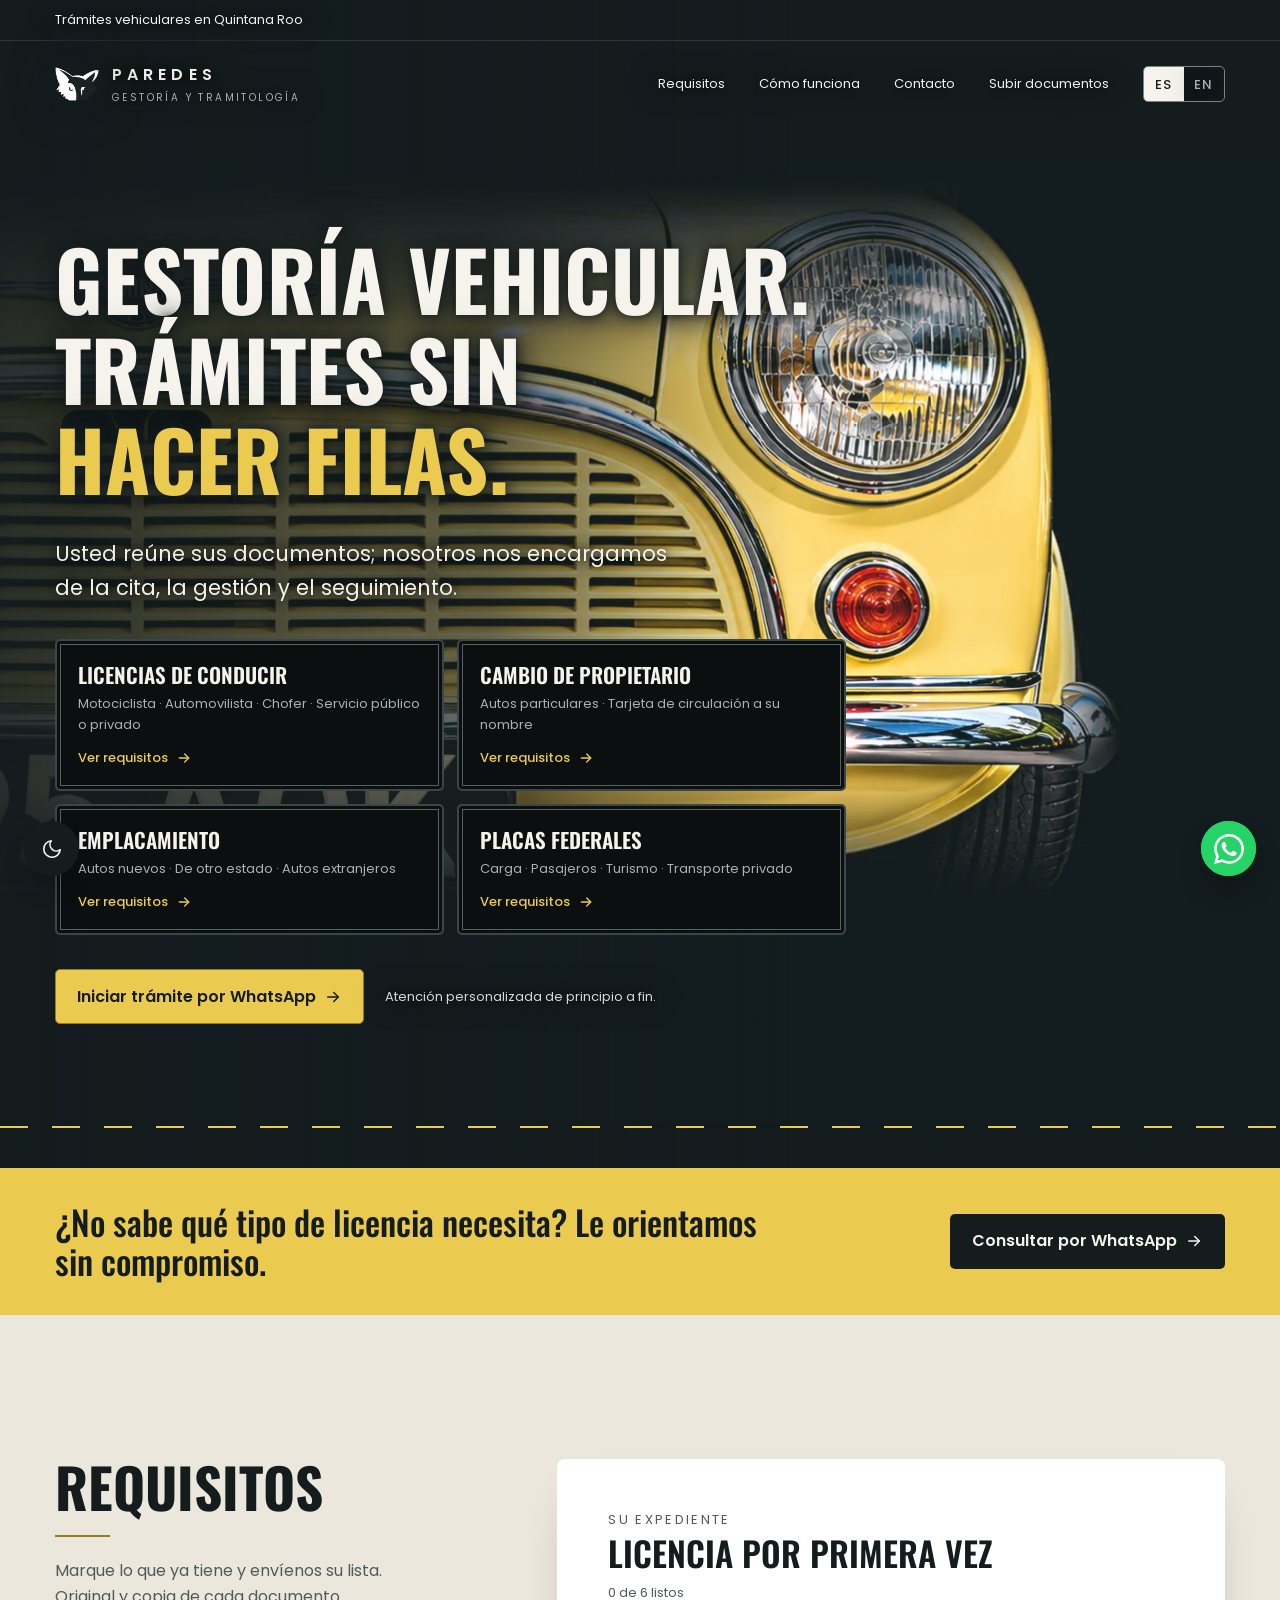
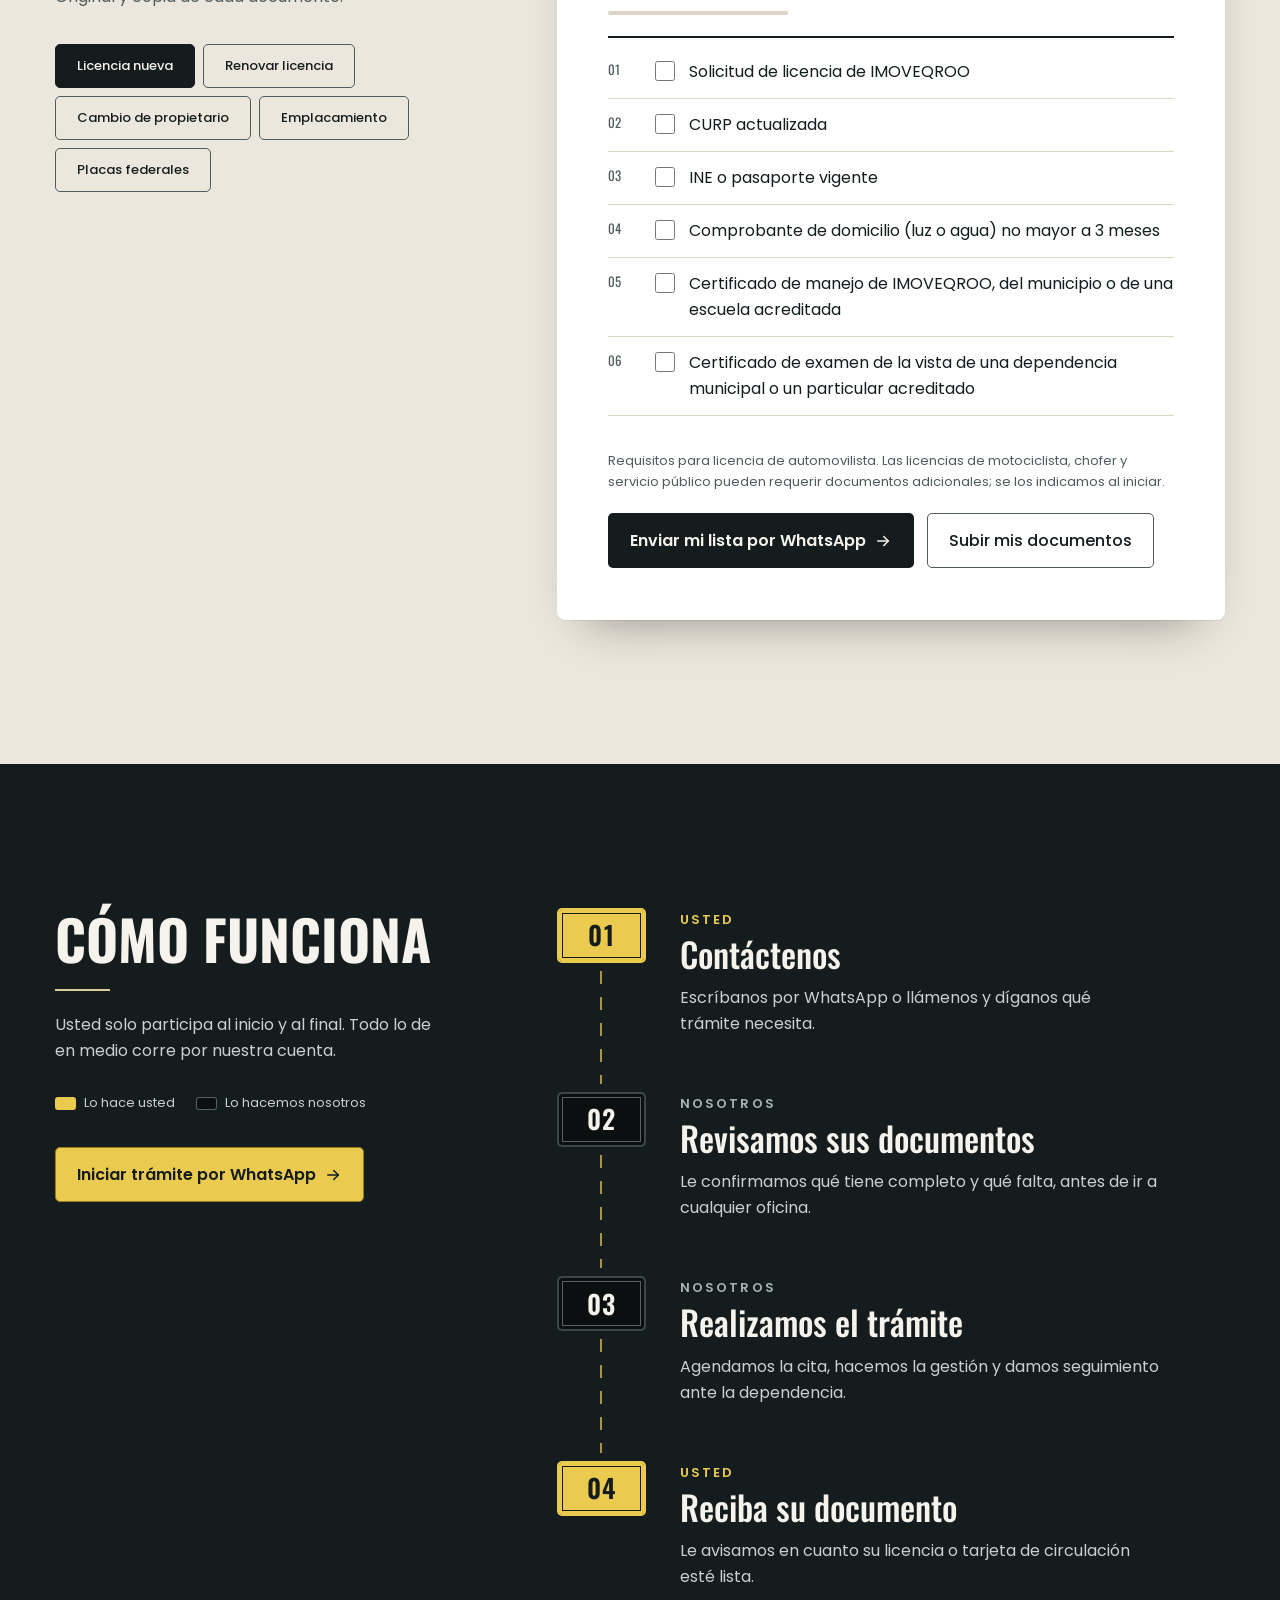
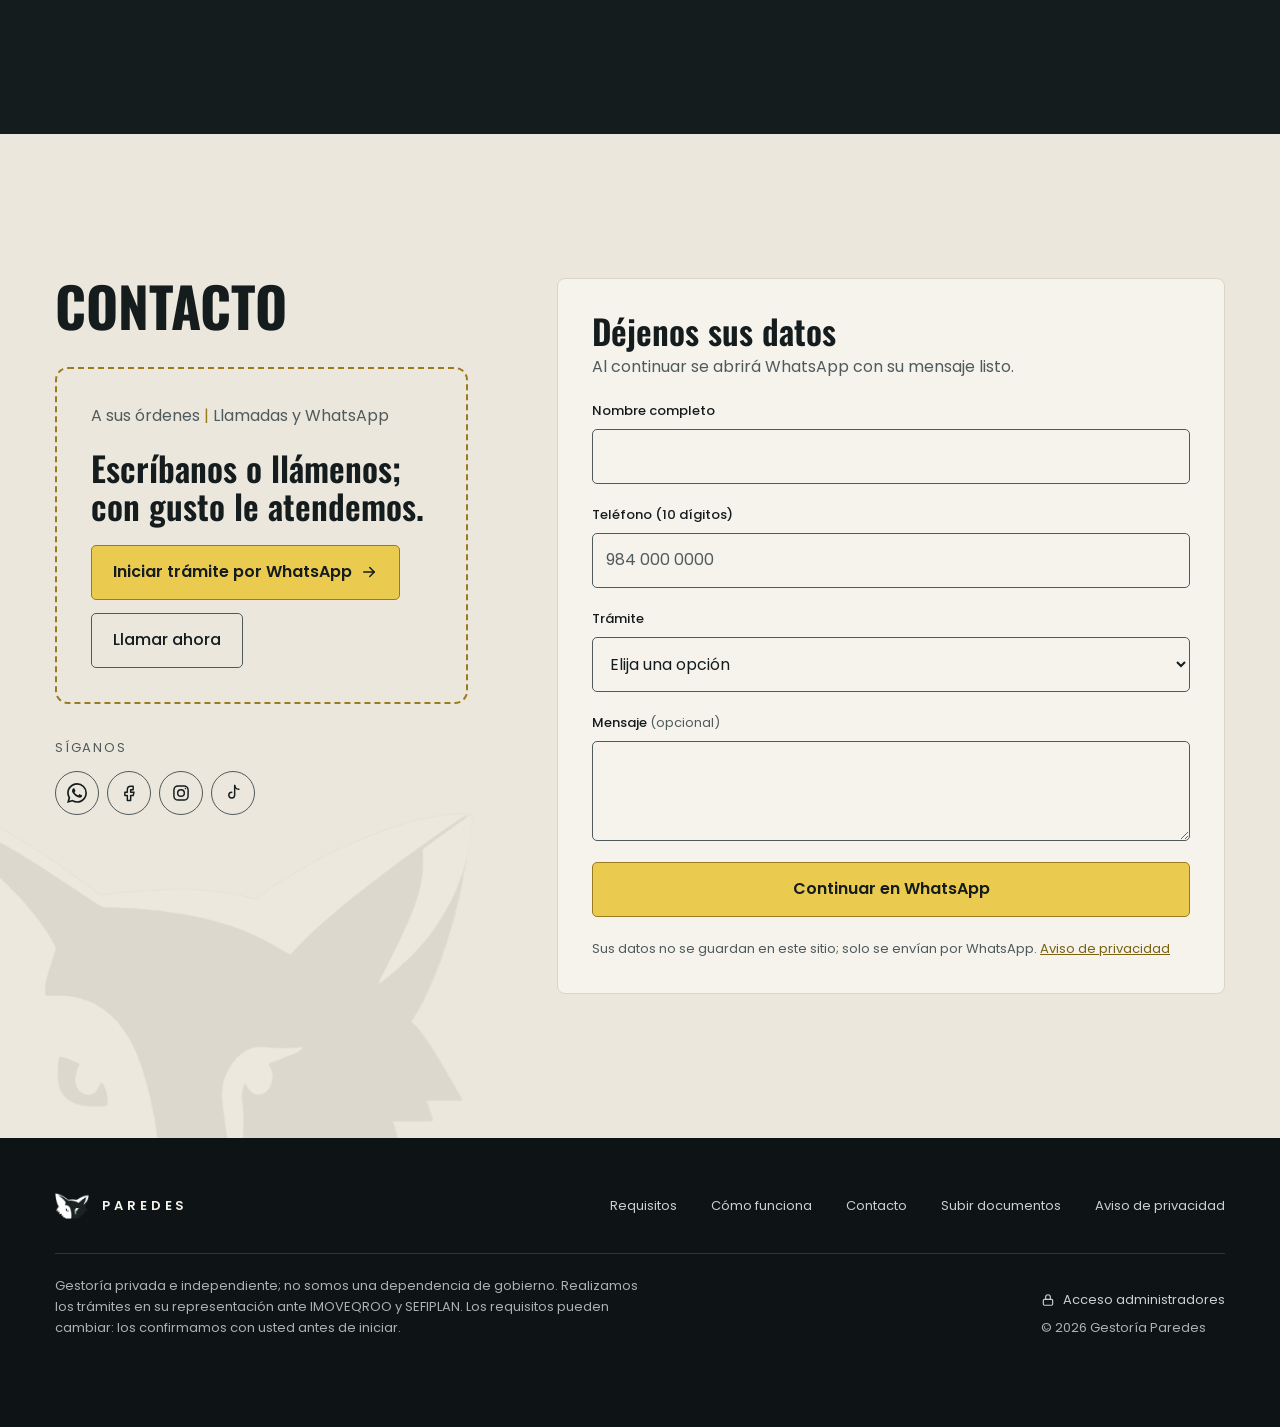
==== index.html @ eb29c7f4 "Add files via upload" ====
<!doctype html>
<html lang="es">
<head>
<meta charset="utf-8">
<meta name="viewport" content="width=device-width, initial-scale=1">
<title>Gestoría Paredes — Licencias y cambio de propietario sin hacer filas</title>
<meta name="description" content="Gestoría vehicular en Quintana Roo. Tramitamos su licencia de conducir (motociclista, automovilista, chofer, servicio público) el cambio de propietario, el emplacamiento de su auto (incluidos autos extranjeros) y placas federales. Consulte los requisitos y escríbanos por WhatsApp.">
<meta name="theme-color" content="#141C1E">
<meta property="og:type" content="website">
<meta property="og:locale" content="es_MX">
<meta property="og:title" content="Gestoría Paredes — Trámites vehiculares sin hacer filas">
<meta property="og:description" content="Licencias de conducir, cambio de propietario, emplacamiento (incluidos autos extranjeros) y placas federales. Usted reúne sus documentos; nosotros nos encargamos de la cita, la gestión y el seguimiento.">
<meta property="og:image" content="img/compartir.jpg">
<meta name="twitter:card" content="summary_large_image">
<link rel="icon" href="favicon.ico" sizes="any">
<link rel="icon" type="image/png" sizes="32x32" href="img/favicon-32.png">
<link rel="apple-touch-icon" href="img/apple-touch-icon.png">
<link rel="preconnect" href="https://fonts.googleapis.com">
<link rel="preconnect" href="https://fonts.gstatic.com" crossorigin>
<link rel="stylesheet" href="https://fonts.googleapis.com/css2?family=Oswald:wght@500;600;700&amp;family=Poppins:wght@400;500;600&amp;display=swap">

<link rel="stylesheet" href="css/styles.css?v=202611171330">
<script>
  /* aplica tema e idioma guardados antes de pintar, para evitar parpadeo */
  (function () {
    var d = document.documentElement;
    try {
      d.dataset.theme = localStorage.getItem('gp-theme') || 'light';
      d.dataset.lang = localStorage.getItem('gp-lang') || 'es';
      d.dataset.pal = '1';
      d.dataset.intro = sessionStorage.getItem('gp-intro') ? 'no' : 'si';
    } catch (e) { d.dataset.lang = 'es'; d.dataset.intro = 'si'; }
  })();
</script>
</head>
<body style="margin:0">
<div id="gp" class="gp light">

<a class="skip" href="#inicio" data-i18n="skip">Saltar al contenido</a>

<div class="intro" aria-hidden="true">
  <img src="img/coyote-blanco.png" alt="" width="84" height="64">
  <div class="bar"><span></span></div>
</div>

<header class="hdr">
  <div class="topbar" style="border-bottom: 1px solid rgba(var(--rgb-marfil),.12);">
    <div class="wrap" style="display: flex; justify-content: space-between; align-items: center; gap: 13px; min-height: 40px; font-size: 13px; color: var(--c-marfil);">
      <span data-i18n="topbar">Trámites vehiculares en Quintana Roo</span>
    </div>
  </div>
  <div class="wrap" style="display: flex; align-items: center; justify-content: space-between; gap: 13px; padding-top: 21px; padding-bottom: 21px;">
    <a href="#inicio" data-i18n-aria="homeAria" aria-label="Gestoría Paredes, inicio" style="display: flex; align-items: center; gap: 13px; text-decoration: none; color: var(--c-marfil);">
      <img src="img/coyote-blanco.png" alt="" width="44" height="34" style="width: 44px; height: auto; display: block;">
      <span style="display: flex; flex-direction: column; gap: 2px;">
        <span style="font-weight: 600; font-size: 16px; letter-spacing: 0.32em; line-height: 26px;">PAREDES</span>
        <span data-i18n="descriptor" style="font-size: 10px; letter-spacing: 0.24em; line-height: 16px; color: var(--c-gris_c);">GESTORÍA Y TRAMITOLOGÍA</span>
      </span>
    </a>
    <div class="nav-desk" style="align-items: center; gap: 34px;">
      <nav data-i18n-aria="navAria" aria-label="Principal" style="display: flex; align-items: center; gap: 34px; font-size: 13px;">
        <a href="#requisitos" data-i18n="nav2">Requisitos</a>
        <a href="#proceso" data-i18n="nav3">Cómo funciona</a>
        <a href="#contacto" data-i18n="nav4">Contacto</a>
        <a href="documentos.html" data-i18n="nav5">Subir documentos</a>
      </nav>
      <div class="seg" role="group" data-i18n-aria="langAria" aria-label="Idioma">
        <button type="button" data-set-lang="es" aria-pressed="true">ES</button>
        <button type="button" data-set-lang="en" aria-pressed="false">EN</button>
      </div>
    </div>
    <button type="button" id="menu-open" class="icon-btn burger" data-i18n-aria="menuOpen" aria-label="Abrir menú" aria-expanded="false" aria-controls="menu" style="color: var(--c-marfil);">
      <svg width="24" height="24" viewBox="0 0 24 24" fill="none" stroke="currentColor" stroke-width="1.75" stroke-linecap="round" aria-hidden="true"><path d="M4 7h16M4 12h16M4 17h10"></path></svg>
    </button>
  </div>
</header>

<div id="menu" class="menu" role="dialog" aria-modal="true" data-i18n-aria="menuLabel" aria-label="Menú" hidden>
  <div style="display: flex; align-items: center; justify-content: space-between;">
    <img src="img/coyote-blanco.png" alt="" width="40" height="30" style="width: 40px; height: auto;">
    <button type="button" id="menu-close" class="icon-btn" data-i18n-aria="menuClose" aria-label="Cerrar" style="color: var(--c-marfil);">
      <svg width="24" height="24" viewBox="0 0 24 24" fill="none" stroke="currentColor" stroke-width="1.75" stroke-linecap="round" aria-hidden="true"><path d="M6 6l12 12M18 6 6 18"></path></svg>
    </button>
  </div>
  <nav data-i18n-aria="navAria" aria-label="Principal" class="disp" style="margin-top: 34px; font-size: 34px; line-height: 1.05; font-weight: 500; text-transform: uppercase;">
    <a href="#requisitos" data-close-menu data-i18n="nav2">Requisitos</a>
    <a href="#proceso" data-close-menu data-i18n="nav3">Cómo funciona</a>
    <a href="#contacto" data-close-menu data-i18n="nav4">Contacto</a>
    <a href="documentos.html" data-close-menu data-i18n="nav5">Subir documentos</a>
  </nav>
  <div style="margin-top: auto; display: flex; flex-direction: column; gap: 21px;">
    <div style="display: flex; gap: 13px; align-items: center;">
      <div class="seg" role="group" data-i18n-aria="langAria" aria-label="Idioma">
        <button type="button" data-set-lang="es" aria-pressed="true">ES</button>
        <button type="button" data-set-lang="en" aria-pressed="false">EN</button>
      </div>
    </div>
    <a class="btn btn-y" href="https://wa.me/529841297165" target="_blank" rel="noopener" style="width: 100%;" data-i18n="ctaWa">Iniciar trámite por WhatsApp</a>
  </div>
</div>

<main>
<section id="inicio" class="hero" aria-labelledby="titulo-inicio">
  <div class="hero-top"></div>
  <picture class="hero-pic hero-pic-desk">
    <source srcset="img/hero-auto.webp" data-car="desk">
    <img class="hero-img" src="[data-uri]" data-i18n-alt="heroAlt" alt="Frente de un auto clásico amarillo con placa 595 AOK" width="2127" height="956" fetchpriority="high">
  </picture>
  <div class="scrim" aria-hidden="true"></div>
  <div class="wrap hero-inner">
    <div style="max-width: 791px; display: flex; flex-direction: column; gap: 34px;">
      <h1 id="titulo-inicio" class="h1 disp">
        <span class="ln"><span data-i18n="h1a">Gestoría vehicular.</span></span>
        <span class="ln"><span data-i18n="h1b">Trámites sin</span></span>
        <span class="ln"><span data-i18n="h1c" style="color: var(--c-acc);">hacer filas.</span></span>
      </h1>
      <div class="hero-rest" style="display: flex; flex-direction: column; gap: 34px;">
        <p data-i18n="lead" style="margin: 0; font-size: 21px; line-height: 34px; color: var(--c-marfil); max-width: 30em;">Usted reúne sus documentos; nosotros nos encargamos de la cita, la gestión y el seguimiento.</p>
        <picture class="hero-pic-mob" aria-hidden="false">
          <source media="(max-width: 1100px)" srcset="img/hero-auto-movil.webp" data-car="mob">
          <img class="hero-car-mob" src="[data-uri]" data-i18n-alt="heroAlt" alt="Frente de un auto clásico amarillo con placa 595 AOK" width="2300" height="900">
        </picture>
        <div class="svc2" style="display: grid; grid-template-columns: repeat(auto-fit, minmax(min(300px, 100%), 1fr)); gap: 13px;">
          <a class="svc-plate" href="#requisitos" data-go-tab="primera">
            <span class="disp" data-i18n="s1" style="font-size: 21px; line-height: 26px; font-weight: 600; text-transform: uppercase;">Licencias de conducir</span>
            <span data-i18n="s1sub" style="font-size: 13px; line-height: 21px; color: var(--c-gris_c);">Motociclista · Automovilista · Chofer · Servicio público o privado</span>
            <span class="go"><span data-i18n="reqLink">Ver requisitos</span><svg width="16" height="16" viewBox="0 0 24 24" fill="none" stroke="currentColor" stroke-width="2" stroke-linecap="round" stroke-linejoin="round" aria-hidden="true"><path d="M5 12h14"></path><path d="m13 6 6 6-6 6"></path></svg></span>
          </a>
          <a class="svc-plate" href="#requisitos" data-go-tab="propietario">
            <span class="disp" data-i18n="s2" style="font-size: 21px; line-height: 26px; font-weight: 600; text-transform: uppercase;">Cambio de propietario</span>
            <span data-i18n="s2sub" style="font-size: 13px; line-height: 21px; color: var(--c-gris_c);">Autos particulares · Tarjeta de circulación a su nombre</span>
            <span class="go"><span data-i18n="reqLink">Ver requisitos</span><svg width="16" height="16" viewBox="0 0 24 24" fill="none" stroke="currentColor" stroke-width="2" stroke-linecap="round" stroke-linejoin="round" aria-hidden="true"><path d="M5 12h14"></path><path d="m13 6 6 6-6 6"></path></svg></span>
          </a>
          <a class="svc-plate" href="#requisitos" data-go-tab="emplacamiento">
            <span class="disp" data-i18n="s3" style="font-size: 21px; line-height: 26px; font-weight: 600; text-transform: uppercase;">Emplacamiento</span>
            <span data-i18n="s3sub" style="font-size: 13px; line-height: 21px; color: var(--c-gris_c);">Autos nuevos · De otro estado · Autos extranjeros</span>
            <span class="go"><span data-i18n="reqLink">Ver requisitos</span><svg width="16" height="16" viewBox="0 0 24 24" fill="none" stroke="currentColor" stroke-width="2" stroke-linecap="round" stroke-linejoin="round" aria-hidden="true"><path d="M5 12h14"></path><path d="m13 6 6 6-6 6"></path></svg></span>
          </a>
          <a class="svc-plate" href="#requisitos" data-go-tab="federales">
            <span class="disp" data-i18n="s4" style="font-size: 21px; line-height: 26px; font-weight: 600; text-transform: uppercase;">Placas federales</span>
            <span data-i18n="s4sub" style="font-size: 13px; line-height: 21px; color: var(--c-gris_c);">Carga · Pasajeros · Turismo · Transporte privado</span>
            <span class="go"><span data-i18n="reqLink">Ver requisitos</span><svg width="16" height="16" viewBox="0 0 24 24" fill="none" stroke="currentColor" stroke-width="2" stroke-linecap="round" stroke-linejoin="round" aria-hidden="true"><path d="M5 12h14"></path><path d="m13 6 6 6-6 6"></path></svg></span>
          </a>
        </div>
        <div style="display: flex; flex-wrap: wrap; align-items: center; gap: 13px 21px;">
          <a class="btn btn-y" href="https://wa.me/529841297165" target="_blank" rel="noopener"><span data-i18n="ctaWa">Iniciar trámite por WhatsApp</span><svg class="arr" width="18" height="18" viewBox="0 0 24 24" fill="none" stroke="currentColor" stroke-width="2" stroke-linecap="round" stroke-linejoin="round" aria-hidden="true"><path d="M5 12h14"></path><path d="m13 6 6 6-6 6"></path></svg></a>
          <span data-i18n="ctaNote" style="font-size: 13px; color: var(--c-niebla2);">Atención personalizada de principio a fin.</span>
        </div>
      </div>
    </div>
  </div>
  <div class="road" aria-hidden="true" style="position: absolute; left: 0; right: 0; bottom: 40px;"></div>
</section>

<section class="band" data-i18n-aria="band1Aria" aria-label="Asesoría" style="background: var(--c-acc); color: var(--c-dark);">
  <div class="wrap rv" style="padding-top: 34px; padding-bottom: 34px; display: flex; flex-wrap: wrap; align-items: center; justify-content: space-between; gap: 21px 34px;">
    <p class="disp" data-i18n="band1" style="margin: 0; font-size: clamp(21px, 3vw, 34px); line-height: 1.15; font-weight: 500; max-width: 24em;">¿No sabe qué tipo de licencia necesita? Le orientamos sin compromiso.</p>
    <a class="btn" href="https://wa.me/529841297165" target="_blank" rel="noopener" style="background: var(--c-dark); color: var(--c-marfil);"><span data-i18n="band1Cta">Consultar por WhatsApp</span><svg class="arr" width="18" height="18" viewBox="0 0 24 24" fill="none" stroke="currentColor" stroke-width="2" stroke-linecap="round" stroke-linejoin="round" aria-hidden="true"><path d="M5 12h14"></path><path d="m13 6 6 6-6 6"></path></svg></a>
  </div>
</section>

<section id="requisitos" aria-labelledby="titulo-requisitos" style="background: var(--sunken); transition: background-color .4s ease;">
  <div class="wrap" style="padding-top: 144px; padding-bottom: 144px; display: flex; flex-wrap: wrap; gap: 55px 89px; align-items: flex-start;">
    <div class="rv" style="flex: 1 1 calc((100% - 90px) * 0.382); min-width: min(300px, 100%); display: flex; flex-direction: column; gap: 21px;">
      <h2 id="titulo-requisitos" class="disp" data-i18n="reqTitle" style="margin: 0; font-weight: 700; font-size: clamp(34px, 5vw, 55px); line-height: 1; text-transform: uppercase;">Requisitos</h2>
      <span aria-hidden="true" style="display: block; width: 55px; height: 2px; background: var(--oro);"></span>
      <p data-i18n="reqLead" style="margin: 0; font-size: 16px; line-height: 26px; color: var(--muted); max-width: 24em;">Marque lo que ya tiene y envíenos su lista. Original y copia de cada documento.</p>
      <div id="tabs" role="group" data-i18n-aria="tabsAria" aria-label="Elegir trámite" style="display: flex; flex-wrap: wrap; gap: 8px; margin-top: 13px;"></div>
    </div>

    <div class="paper rv" style="flex: 1 1 calc((100% - 90px) * 0.618); min-width: min(520px, 100%); padding: clamp(21px, 4vw, 55px);">
      <div style="display: flex; align-items: flex-end; justify-content: space-between; flex-wrap: wrap; gap: 13px 21px; padding-bottom: 21px; border-bottom: 2px solid var(--c-dark);">
        <div style="display: flex; flex-direction: column; gap: 5px;">
          <span data-i18n="expediente" style="font-size: 13px; letter-spacing: 0.18em; color: var(--c-gris);">SU EXPEDIENTE</span>
          <h3 id="req-titulo" class="disp" style="margin: 0; font-weight: 600; font-size: 34px; line-height: 1.05; text-transform: uppercase;"></h3>
        </div>
        <div style="display: flex; flex-direction: column; gap: 8px; min-width: 180px;">
          <span id="req-progreso" aria-live="polite" style="font-size: 13px; color: var(--c-gris);"></span>
          <div style="height: 4px; background: var(--c-line_l); border-radius: 5px; overflow: hidden;"><div id="req-barra" style="height: 100%; width: 0; background: var(--c-oro_d); transition: width .4s cubic-bezier(.2,.7,.2,1);"></div></div>
        </div>
      </div>
      <div id="req-skeleton" aria-hidden="true" hidden style="display: flex; flex-direction: column; gap: 21px; padding: 21px 0 8px;">
        <div class="sk" style="width: 80%;"></div><div class="sk" style="width: 62%;"></div><div class="sk" style="width: 74%;"></div><div class="sk" style="width: 55%;"></div><div class="sk" style="width: 68%;"></div>
      </div>
      <div id="req-lista" style="display: grid; grid-template-columns: repeat(auto-fit, minmax(min(280px, 100%), 1fr)); gap: 34px 55px; padding-top: 8px;"></div>
      <div style="display: flex; flex-wrap: wrap; align-items: center; justify-content: space-between; gap: 21px 34px; margin-top: 34px;">
        <p id="req-nota" style="margin: 0; font-size: 13px; line-height: 21px; color: var(--c-gris); flex: 1 1 280px;"></p>
        <div style="display: flex; flex-wrap: wrap; gap: 13px;"><a id="req-wa" class="btn" href="https://wa.me/529841297165" target="_blank" rel="noopener" style="background: var(--c-dark); color: var(--c-marfil);"><span data-i18n="sendList">Enviar mi lista por WhatsApp</span><svg class="arr" width="18" height="18" viewBox="0 0 24 24" fill="none" stroke="currentColor" stroke-width="2" stroke-linecap="round" stroke-linejoin="round" aria-hidden="true"><path d="M5 12h14"></path><path d="m13 6 6 6-6 6"></path></svg></a><a class="btn btn-o" href="documentos.html"><span data-i18n="upDocs">Subir mis documentos</span></a></div>
      </div>
    </div>
  </div>
</section>

<section id="proceso" class="proc" aria-labelledby="titulo-proceso">
  <div class="wrap" style="padding-top: 144px; padding-bottom: 144px; display: flex; flex-wrap: wrap; gap: 55px 89px; align-items: flex-start;">
    <div class="rv proc-intro" style="flex: 1 1 calc((100% - 90px) * 0.382); min-width: min(300px, 100%); display: flex; flex-direction: column; gap: 21px;">
      <h2 id="titulo-proceso" class="disp" data-i18n="procTitle" style="margin: 0; font-weight: 700; font-size: clamp(34px, 5vw, 55px); line-height: 1.1; text-transform: uppercase; color: var(--c-marfil);">Cómo funciona</h2>
      <span aria-hidden="true" style="display: block; width: 55px; height: 2px; background: var(--c-oro);"></span>
      <p data-i18n="procLead" style="margin: 0; font-size: 16px; line-height: 26px; color: var(--c-niebla); max-width: 24em;">Usted solo participa al inicio y al final. Todo lo de en medio corre por nuestra cuenta.</p>
      <ul class="proc-legend" aria-hidden="true">
        <li><span class="sw sw-you"></span><span data-i18n="legendYou">Lo hace usted</span></li>
        <li><span class="sw sw-us"></span><span data-i18n="legendUs">Lo hacemos nosotros</span></li>
      </ul>
      <div style="margin-top: 13px;"><a class="btn btn-y" href="https://wa.me/529841297165" target="_blank" rel="noopener"><span data-i18n="ctaWa">Iniciar trámite por WhatsApp</span><svg class="arr" width="18" height="18" viewBox="0 0 24 24" fill="none" stroke="currentColor" stroke-width="2" stroke-linecap="round" stroke-linejoin="round" aria-hidden="true"><path d="M5 12h14"></path><path d="m13 6 6 6-6 6"></path></svg></a></div>
    </div>
    <ol class="track" style="flex: 1 1 calc((100% - 90px) * 0.618); min-width: min(400px, 100%);">
      <li class="step rv">
        <span class="step-plate plate-you" aria-hidden="true">01</span>
        <div class="step-body">
          <span class="step-who who-you" data-i18n="whoYou">USTED</span>
          <h3 class="disp step-title" data-i18n="p1t">Contáctenos</h3>
          <p class="step-text" data-i18n="p1d">Escríbanos por WhatsApp o llámenos y díganos qué trámite necesita.</p>
        </div>
      </li>
      <li class="step rv">
        <span class="step-plate plate-us" aria-hidden="true">02</span>
        <div class="step-body">
          <span class="step-who who-us" data-i18n="whoUs">NOSOTROS</span>
          <h3 class="disp step-title" data-i18n="p2t">Revisamos sus documentos</h3>
          <p class="step-text" data-i18n="p2d">Le confirmamos qué tiene completo y qué falta, antes de ir a cualquier oficina.</p>
        </div>
      </li>
      <li class="step rv">
        <span class="step-plate plate-us" aria-hidden="true">03</span>
        <div class="step-body">
          <span class="step-who who-us" data-i18n="whoUs">NOSOTROS</span>
          <h3 class="disp step-title" data-i18n="p3t">Realizamos el trámite</h3>
          <p class="step-text" data-i18n="p3d">Agendamos la cita, hacemos la gestión y damos seguimiento ante la dependencia.</p>
        </div>
      </li>
      <li class="step rv">
        <span class="step-plate plate-you" aria-hidden="true">04</span>
        <div class="step-body">
          <span class="step-who who-you" data-i18n="whoYou">USTED</span>
          <h3 class="disp step-title" data-i18n="p4t">Reciba su documento</h3>
          <p class="step-text" data-i18n="p4d">Le avisamos en cuanto su licencia o tarjeta de circulación esté lista.</p>
        </div>
      </li>
    </ol>
  </div>
</section>

<section id="contacto" aria-labelledby="titulo-contacto" style="background: var(--sunken); position: relative; overflow: hidden; transition: background-color .4s ease;">
  <img class="mark" src="img/coyote-blanco.png" alt="" aria-hidden="true" loading="lazy" style="position: absolute; left: -140px; bottom: -110px; width: 620px; height: auto; pointer-events: none;">
  <div class="wrap" style="position: relative; padding-top: 144px; padding-bottom: 144px; display: flex; flex-wrap: wrap; gap: 55px 89px; align-items: flex-start;">

    <div class="rv" style="flex: 1 1 calc((100% - 90px) * 0.382); min-width: min(340px, 100%); display: flex; flex-direction: column; gap: 34px;">
      <h2 id="titulo-contacto" class="disp" data-i18n="contTitle" style="margin: 0; font-weight: 700; font-size: clamp(34px, 5vw, 55px); line-height: 1; text-transform: uppercase;">Contacto</h2>
      <div style="border: 2px dashed var(--yl); border-radius: 13px; padding: 34px; display: flex; flex-direction: column; gap: 21px;">
        <p style="margin: 0; font-size: 16px; color: var(--muted);"><span data-i18n="aSusOrdenes">A sus órdenes</span> <span aria-hidden="true" style="color: var(--yl);">|</span> <span data-i18n="telLabel">Llamadas y WhatsApp</span></p>
        <p class="disp" data-i18n="contHook" style="margin: 0; font-weight: 600; font-size: clamp(21px, 3.2vw, 34px); line-height: 1.1;">Escríbanos o llámenos; con gusto le atendemos.</p>
        <div style="display: flex; flex-wrap: wrap; gap: 13px;">
          <a class="btn btn-y" href="https://wa.me/529841297165" target="_blank" rel="noopener"><span data-i18n="ctaWa">Iniciar trámite por WhatsApp</span><svg class="arr" width="18" height="18" viewBox="0 0 24 24" fill="none" stroke="currentColor" stroke-width="2" stroke-linecap="round" stroke-linejoin="round" aria-hidden="true"><path d="M5 12h14"></path><path d="m13 6 6 6-6 6"></path></svg></a>
          <a class="btn btn-o" href="tel:+529841297165" data-i18n="ctaCall">Llamar ahora</a>
        </div>
      </div>
      <div style="display: flex; flex-direction: column; gap: 13px;">
        <span data-i18n="siganos" style="font-size: 13px; letter-spacing: 0.14em; color: var(--muted);">SÍGANOS</span>
        <div class="rrss">
          <a href="https://wa.me/529841297165" target="_blank" rel="noopener" aria-label="WhatsApp"><svg width="20" height="20" viewBox="0 0 24 24" fill="currentColor" aria-hidden="true"><path d="M17.472 14.382c-.297-.149-1.758-.867-2.03-.967-.273-.099-.471-.148-.67.15-.197.297-.767.966-.94 1.164-.173.199-.347.223-.644.075-.297-.15-1.255-.463-2.39-1.475-.883-.788-1.48-1.761-1.653-2.059-.173-.297-.018-.458.13-.606.134-.133.298-.347.446-.52.149-.174.198-.298.298-.497.099-.198.05-.371-.025-.52-.075-.149-.669-1.612-.916-2.207-.242-.579-.487-.5-.669-.51-.173-.008-.371-.01-.57-.01-.198 0-.52.074-.792.372-.272.297-1.04 1.016-1.04 2.479 0 1.462 1.065 2.875 1.213 3.074.149.198 2.096 3.2 5.077 4.487.709.306 1.262.489 1.694.625.712.227 1.36.195 1.871.118.571-.085 1.758-.719 2.006-1.413.248-.694.248-1.289.173-1.413-.074-.124-.272-.198-.57-.347m-5.421 7.403h-.004a9.87 9.87 0 01-5.031-1.378l-.361-.214-3.741.982.998-3.648-.235-.374a9.86 9.86 0 01-1.51-5.26c.001-5.45 4.436-9.884 9.888-9.884 2.64 0 5.122 1.03 6.988 2.898a9.825 9.825 0 012.893 6.994c-.003 5.45-4.437 9.884-9.885 9.884m8.413-18.297A11.815 11.815 0 0012.05 0C5.495 0 .16 5.335.157 11.892c0 2.096.547 4.142 1.588 5.945L.057 24l6.305-1.654a11.882 11.882 0 005.683 1.448h.005c6.554 0 11.89-5.335 11.893-11.893a11.821 11.821 0 00-3.48-8.413z"></path></svg></a>
          <a href="404.html" aria-label="Facebook"><svg width="20" height="20" viewBox="0 0 24 24" fill="none" stroke="currentColor" stroke-width="1.75" stroke-linecap="round" stroke-linejoin="round" aria-hidden="true"><path d="M14 8h3V4h-3a4 4 0 0 0-4 4v3H7v4h3v6h4v-6h3l1-4h-4V8z"></path></svg></a>
          <a href="404.html" aria-label="Instagram"><svg width="20" height="20" viewBox="0 0 24 24" fill="none" stroke="currentColor" stroke-width="1.75" aria-hidden="true"><rect x="3.5" y="3.5" width="17" height="17" rx="5"></rect><circle cx="12" cy="12" r="4"></circle><circle cx="17.3" cy="6.7" r="0.9" fill="currentColor" stroke="none"></circle></svg></a>
          <a href="404.html" aria-label="TikTok"><svg width="20" height="20" viewBox="0 0 24 24" fill="none" stroke="currentColor" stroke-width="1.75" stroke-linecap="round" stroke-linejoin="round" aria-hidden="true"><path d="M14 3v11.5a3.5 3.5 0 1 1-3.5-3.5"></path><path d="M14 3c.4 2.6 2.2 4.4 5 4.6"></path></svg></a>
        </div>
      </div>
    </div>

    <div class="rv" style="flex: 1 1 calc((100% - 90px) * 0.618); min-width: min(400px, 100%); background: var(--bg); border: 1px solid var(--line); border-radius: 8px; padding: clamp(21px, 4vw, 34px); transition: background-color .4s ease;">
      <div id="form-ok" class="fadein" role="status" hidden style="display: flex; flex-direction: column; gap: 21px; padding: 21px 0;">
        <span style="width: 55px; height: 55px; border-radius: 999px; background: var(--c-acc); color: var(--c-dark); display: flex; align-items: center; justify-content: center;"><svg width="26" height="26" viewBox="0 0 24 24" fill="none" stroke="currentColor" stroke-width="2.2" stroke-linecap="round" stroke-linejoin="round" aria-hidden="true"><path d="m5 12 5 5 9-10"></path></svg></span>
        <h3 class="disp" data-i18n="okTitle" style="margin: 0; font-weight: 600; font-size: 34px; line-height: 1.05;">Su mensaje está listo</h3>
        <p data-i18n="okText" style="margin: 0; font-size: 16px; line-height: 26px; color: var(--muted);">Abrimos WhatsApp con sus datos. Solo presione enviar para iniciar su trámite.</p>
        <div style="display: flex; flex-wrap: wrap; gap: 13px;">
          <a id="form-wa" class="btn btn-y" href="https://wa.me/529841297165" target="_blank" rel="noopener" data-i18n="okOpen">Abrir WhatsApp de nuevo</a>
          <button type="button" id="form-reset" class="btn btn-o" data-i18n="okAgain">Enviar otro</button>
        </div>
      </div>
      <form id="form" novalidate style="display: flex; flex-direction: column; gap: 21px;">
        <div style="display: flex; flex-direction: column; gap: 5px;">
          <h3 class="disp" data-i18n="formTitle" style="margin: 0; font-weight: 600; font-size: 34px; line-height: 1.05;">Déjenos sus datos</h3>
          <p data-i18n="formLead" style="margin: 0; font-size: 16px; line-height: 26px; color: var(--muted);">Al continuar se abrirá WhatsApp con su mensaje listo.</p>
        </div>
        <div class="fld">
          <label for="f-nombre" data-i18n="fNombre">Nombre completo</label>
          <input id="f-nombre" name="nombre" class="inp" type="text" autocomplete="name" aria-invalid="false" aria-describedby="e-nombre">
          <span id="e-nombre" class="err" hidden></span>
        </div>
        <div class="fld">
          <label for="f-tel" data-i18n="fTel">Teléfono (10 dígitos)</label>
          <input id="f-tel" name="telefono" class="inp" type="tel" inputmode="numeric" autocomplete="tel" placeholder="984 000 0000" aria-invalid="false" aria-describedby="e-tel">
          <span id="e-tel" class="err" hidden></span>
        </div>
        <div class="fld">
          <label for="f-tramite" data-i18n="fTramite">Trámite</label>
          <select id="f-tramite" name="tramite" class="inp" aria-invalid="false" aria-describedby="e-tramite"></select>
          <span id="e-tramite" class="err" hidden></span>
        </div>
        <div class="fld">
          <label for="f-msg"><span data-i18n="fMsg">Mensaje</span> <span data-i18n="opcional" style="font-weight: 400; color: var(--muted);">(opcional)</span></label>
          <textarea id="f-msg" name="mensaje" class="inp" rows="3" maxlength="500" style="resize: vertical;"></textarea>
        </div>
        <button type="submit" class="btn btn-y" style="width: 100%;" data-i18n="send">Continuar en WhatsApp</button>
        <p style="margin: 0; font-size: 13px; line-height: 21px; color: var(--muted);"><span data-i18n="privacy">Sus datos no se guardan en este sitio; solo se envían por WhatsApp.</span> <a href="aviso-de-privacidad.html" data-i18n="privacyLink">Aviso de privacidad</a></p>
      </form>
    </div>
  </div>
</section>
</main>

<footer style="background: var(--c-deep); color: var(--c-marfil);">
  <div class="wrap" style="padding-top: 55px; padding-bottom: 89px; display: flex; flex-direction: column; gap: 34px;">
    <div style="display: flex; flex-wrap: wrap; justify-content: space-between; align-items: center; gap: 21px 55px;">
      <a href="#inicio" data-i18n-aria="homeAria" aria-label="Gestoría Paredes, inicio" style="display: flex; align-items: center; gap: 13px; text-decoration: none; color: var(--c-marfil);">
        <img src="img/coyote-blanco.png" alt="" loading="lazy" width="34" height="26" style="width: 34px; height: auto; display: block;">
        <span style="font-size: 13px; letter-spacing: 0.3em; font-weight: 600;">PAREDES</span>
      </a>
      <nav data-i18n-aria="footNavAria" aria-label="Pie de página" style="display: flex; flex-wrap: wrap; gap: 8px 34px; font-size: 13px;">
        <a class="ul" href="#requisitos" data-i18n="nav2" style="color: var(--c-niebla);">Requisitos</a>
        <a class="ul" href="#proceso" data-i18n="nav3" style="color: var(--c-niebla);">Cómo funciona</a>
        <a class="ul" href="#contacto" data-i18n="nav4" style="color: var(--c-niebla);">Contacto</a>
        <a class="ul" href="documentos.html" data-i18n="nav5" style="color: var(--c-niebla);">Subir documentos</a>
        <a class="ul" href="aviso-de-privacidad.html" data-i18n="privacyLink" style="color: var(--c-niebla);">Aviso de privacidad</a>
      </nav>
    </div>
    <div style="display: flex; flex-wrap: wrap; justify-content: space-between; align-items: flex-end; gap: 21px 55px; padding-top: 21px; border-top: 1px solid var(--c-line_d);">
      <p data-i18n="legal" style="margin: 0; font-size: 13px; line-height: 21px; color: var(--c-gris_c); max-width: 46em;">Gestoría privada e independiente; no somos una dependencia de gobierno. Realizamos los trámites en su representación ante IMOVEQROO y SEFIPLAN. Los requisitos pueden cambiar: los confirmamos con usted antes de iniciar.</p>
      <div style="display: flex; flex-direction: column; align-items: flex-start; gap: 8px;">
        <a class="ul adm-link" href="admin.html" rel="nofollow" style="display: inline-flex; align-items: center; gap: 8px; font-size: 13px; color: var(--c-niebla); text-decoration: none;"><svg width="14" height="14" viewBox="0 0 24 24" fill="none" stroke="currentColor" stroke-width="2" stroke-linecap="round" stroke-linejoin="round" aria-hidden="true"><rect x="4" y="11" width="16" height="10" rx="2"/><path d="M8 11V7a4 4 0 0 1 8 0v4"/></svg><span data-i18n="adminLink">Acceso administradores</span></a>
        <p style="margin: 0; font-size: 13px; color: var(--c-gris_c);">© <span id="year">2026</span> Gestoría Paredes</p>
      </div>
    </div>
  </div>
</footer>

<a class="wa" href="https://wa.me/529841297165" target="_blank" rel="noopener" data-i18n-aria="waBubble" aria-label="Escríbanos por WhatsApp">
  <span class="wa-tip" aria-hidden="true" data-i18n="waTip">¿Dudas? Escríbanos</span>
  <span class="wa-dot">
    <svg width="30" height="30" viewBox="0 0 24 24" fill="#FFFFFF" aria-hidden="true"><path d="M17.472 14.382c-.297-.149-1.758-.867-2.03-.967-.273-.099-.471-.148-.67.15-.197.297-.767.966-.94 1.164-.173.199-.347.223-.644.075-.297-.15-1.255-.463-2.39-1.475-.883-.788-1.48-1.761-1.653-2.059-.173-.297-.018-.458.13-.606.134-.133.298-.347.446-.52.149-.174.198-.298.298-.497.099-.198.05-.371-.025-.52-.075-.149-.669-1.612-.916-2.207-.242-.579-.487-.5-.669-.51-.173-.008-.371-.01-.57-.01-.198 0-.52.074-.792.372-.272.297-1.04 1.016-1.04 2.479 0 1.462 1.065 2.875 1.213 3.074.149.198 2.096 3.2 5.077 4.487.709.306 1.262.489 1.694.625.712.227 1.36.195 1.871.118.571-.085 1.758-.719 2.006-1.413.248-.694.248-1.289.173-1.413-.074-.124-.272-.198-.57-.347m-5.421 7.403h-.004a9.87 9.87 0 01-5.031-1.378l-.361-.214-3.741.982.998-3.648-.235-.374a9.86 9.86 0 01-1.51-5.26c.001-5.45 4.436-9.884 9.888-9.884 2.64 0 5.122 1.03 6.988 2.898a9.825 9.825 0 012.893 6.994c-.003 5.45-4.437 9.884-9.885 9.884m8.413-18.297A11.815 11.815 0 0012.05 0C5.495 0 .16 5.335.157 11.892c0 2.096.547 4.142 1.588 5.945L.057 24l6.305-1.654a11.882 11.882 0 005.683 1.448h.005c6.554 0 11.89-5.335 11.893-11.893a11.821 11.821 0 00-3.48-8.413z"></path></svg>
  </span>
</a>

<button type="button" id="theme-fab" class="theme-fab" aria-label="Cambiar a modo oscuro">
  <svg class="ico-sun" width="22" height="22" viewBox="0 0 24 24" fill="none" stroke="currentColor" stroke-width="1.75" stroke-linecap="round" aria-hidden="true"><circle cx="12" cy="12" r="4"></circle><path d="M12 2v2M12 20v2M4.9 4.9l1.4 1.4M17.7 17.7l1.4 1.4M2 12h2M20 12h2M4.9 19.1l1.4-1.4M17.7 6.3l1.4-1.4"></path></svg>
  <svg class="ico-moon" width="22" height="22" viewBox="0 0 24 24" fill="none" stroke="currentColor" stroke-width="1.75" stroke-linecap="round" stroke-linejoin="round" aria-hidden="true"><path d="M21 12.8A9 9 0 1 1 11.2 3a7 7 0 0 0 9.8 9.8z"></path></svg>
</button>

<button type="button" id="totop" class="totop" data-i18n-aria="toTop" aria-label="Volver arriba" hidden>
  <svg width="22" height="22" viewBox="0 0 24 24" fill="none" stroke="currentColor" stroke-width="2" stroke-linecap="round" stroke-linejoin="round" aria-hidden="true"><path d="M12 19V5"></path><path d="m6 11 6-6 6 6"></path></svg>
</button>

<aside id="exit" class="exitcard" role="dialog" aria-labelledby="exit-t" hidden>
  <div style="display: flex; justify-content: space-between; align-items: flex-start; gap: 13px;">
    <h2 id="exit-t" class="disp" data-i18n="exitTitle" style="margin: 0; font-size: 21px; line-height: 26px; font-weight: 600;">¿Le quedó alguna duda?</h2>
    <button type="button" id="exit-close" class="icon-btn" data-i18n-aria="menuClose" aria-label="Cerrar" style="width: 34px; height: 34px; margin: -8px -8px 0 0;">
      <svg width="18" height="18" viewBox="0 0 24 24" fill="none" stroke="currentColor" stroke-width="1.75" stroke-linecap="round" aria-hidden="true"><path d="M6 6l12 12M18 6 6 18"></path></svg>
    </button>
  </div>
  <p data-i18n="exitText" style="margin: 8px 0 21px; font-size: 13px; line-height: 21px; color: var(--muted);">Consulte por WhatsApp qué documentos requiere su caso, sin compromiso.</p>
  <a class="btn btn-y" href="https://wa.me/529841297165" target="_blank" rel="noopener" style="width: 100%;" data-i18n="ctaWa">Iniciar trámite por WhatsApp</a>
</aside>

</div>
<script src="js/config.js?v=202611171330" defer></script>
<script src="js/textos.js?v=202611171330" defer></script>
<script src="js/requisitos.js?v=202611171330" defer></script>
<script src="js/contenido.js?v=202611171330" defer></script>
<script src="js/whatsapp.js?v=202611171330" defer></script>
<script src="js/main.js?v=202611171330" defer></script>
</body>
</html>
---- css/styles.css ----
/* Paletas de color (provisional): cambian con el selector */
:root{--c-dark:#141C1E;--c-deep:#0E1415;--c-raised_d:#1E282B;--c-line_d:#2C3739;--c-plate:#0B0F10;--c-plateb1:#3B4648;--c-plateb2:#57625F;--c-seg:#7A8587;--c-acc:#EBCB4F;--c-acc_h:#F3D96E;--c-oro:#DDCC97;--c-oro_d:#9A7B1E;--c-ocre:#7A6213;--c-marfil:#F6F3EC;--c-arena:#ECE7DC;--c-line_l:#DCD5C6;--c-gris:#4F5A5C;--c-gris_c:#A9B2B3;--c-niebla:#C9D0D0;--c-niebla2:#D3D8D8;--c-tachado:#5F696B;--c-coy:#1A2224;--c-sk1:#E6E0D3;--c-sk2:#F1ECE2;--rgb-dark:20,28,30;--rgb-marfil:246,243,236}
/* Gestoría Paredes — estilos */
body{margin:0}
html{scroll-behavior:smooth}
.gp{--amarillo:var(--c-acc);--on-amarillo:var(--c-dark);font-family:"Poppins",system-ui,sans-serif;-webkit-font-smoothing:antialiased;background:var(--bg);color:var(--ink);transition:background-color .4s ease,color .4s ease;overflow-x:clip}
.gp.dark{--bg:var(--c-dark);--raised:var(--c-raised_d);--sunken:var(--c-deep);--ink:var(--c-marfil);--muted:var(--c-gris_c);--line:var(--c-line_d);--acc:var(--c-acc);--oro:var(--c-oro);--ctrl:var(--c-gris_c);--paper:var(--c-marfil);--err:#F28B82;--ok:#6FCF97;--yl:var(--c-acc)}
.gp.light{--bg:var(--c-marfil);--raised:#FFFFFF;--sunken:var(--c-arena);--ink:var(--c-dark);--muted:var(--c-gris);--line:var(--c-line_l);--acc:var(--c-ocre);--oro:var(--c-oro_d);--ctrl:var(--c-gris);--paper:#FFFFFF;--err:#B3261E;--ok:#1E7A46;--yl:var(--c-oro_d)}
.gp.light .btn-y{border-color:var(--c-oro_d)}
.gp.light a:focus-visible,.gp.light button:focus-visible,.gp.light input:focus-visible,.gp.light select:focus-visible,.gp.light textarea:focus-visible{outline-color:var(--c-dark)}
.gp .hero a:focus-visible,.gp .hero button:focus-visible,.gp .hdr a:focus-visible,.gp .hdr button:focus-visible,.gp footer a:focus-visible{outline-color:var(--c-acc)}
.gp .band a:focus-visible{outline-color:var(--c-dark)}
.paper a:focus-visible,.paper button:focus-visible,.paper input:focus-visible{outline-color:var(--c-dark)}
.inp::placeholder{color:var(--muted);opacity:1}
.gp *{box-sizing:border-box}
.gp h1,.gp h2,.gp h3,.gp p{text-wrap:pretty}
.disp{font-family:"Oswald","Arial Narrow",sans-serif}
.wrap{max-width:1280px;margin:0 auto;padding-left:55px;padding-right:55px}
@media (max-width:720px){.wrap{padding-left:21px;padding-right:21px}.gp section:not(.hero) .wrap{padding-top:89px!important;padding-bottom:89px!important}}

/* links & focus */
.gp a{color:var(--acc)}
.gp a:focus-visible,.gp button:focus-visible,.gp input:focus-visible,.gp select:focus-visible,.gp textarea:focus-visible{outline:2px solid var(--amarillo);outline-offset:3px}
.ul{text-decoration:none;background:linear-gradient(currentColor,currentColor) 0 100%/0 1px no-repeat;transition:background-size .3s ease,color .2s ease}
.ul:hover{background-size:100% 1px}

/* buttons: hover + press micro-interactions */
.btn{display:inline-flex;align-items:center;justify-content:center;gap:8px;min-height:55px;padding:0 21px;border-radius:5px;font:600 16px/1 "Poppins",sans-serif;text-decoration:none;cursor:pointer;transition:transform .15s ease,background-color .2s ease,border-color .2s ease,color .2s ease;border:1px solid transparent}
.btn:active{transform:scale(.97)}
.btn .arr{transition:transform .25s cubic-bezier(.2,.7,.2,1)}
.btn:hover .arr{transform:translateX(4px)}
.gp .btn-y{background:var(--amarillo);color:var(--on-amarillo)}
.gp .btn-y:hover{background:var(--c-acc_h);color:var(--on-amarillo)}
.gp .btn-o{background:transparent;color:var(--ink);border-color:var(--ctrl);font-weight:500}
.gp .btn-o:hover{border-color:var(--ink);background:var(--raised)}
.hero .btn-o{color:var(--c-marfil);border-color:var(--c-gris_c)}
.hero .btn-o:hover{background:var(--c-raised_d);border-color:var(--c-marfil)}
.icon-btn{width:44px;height:44px;border-radius:5px;display:inline-flex;align-items:center;justify-content:center;background:transparent;border:1px solid transparent;color:inherit;cursor:pointer;transition:border-color .2s ease,background-color .2s ease}
.icon-btn:hover{border-color:currentColor}

/* header */
.hdr{position:absolute;top:0;left:0;right:0;z-index:20;color:var(--c-marfil)}
.hdr .nav-desk a{color:var(--c-marfil);text-decoration:none}
.hdr a,.hdr span,.hdr .seg button,.hero h1,.hero p,.hero-rest>div>span{text-shadow:0 0 8px rgba(var(--rgb-dark),.9),0 0 21px rgba(var(--rgb-dark),.85),0 0 34px rgba(var(--rgb-dark),.7)}
.hdr .icon-btn svg,.hdr img{filter:drop-shadow(0 0 8px rgba(var(--rgb-dark),.9)) drop-shadow(0 0 21px rgba(var(--rgb-dark),.7))}
.hdr .seg{background:rgba(var(--rgb-dark),.55)}
.hero .btn,.hero .svc-plate,.hero .svc-plate *,.seg button[aria-pressed="true"]{text-shadow:none}
.hdr .nav-desk a:hover{color:var(--c-acc)}
.nav-desk{display:flex}
.burger{display:none}
@media (max-width:900px){.nav-desk{display:none}.burger{display:inline-flex}}
.seg{display:inline-flex;border:1px solid var(--c-seg);border-radius:5px;overflow:hidden}
.seg button{min-width:40px;min-height:34px;padding:0 8px;background:transparent;border:0;color:var(--c-gris_c);font:500 13px/1 "Poppins",sans-serif;letter-spacing:.08em;cursor:pointer;transition:background-color .2s ease,color .2s ease}
.seg button[aria-pressed="true"]{background:var(--c-marfil);color:var(--c-dark)}

/* hero */
.hero{position:relative;background:var(--c-dark);color:var(--c-marfil);min-height:780px;overflow:hidden}
.hero-pic{display:contents}
.hero-img{position:absolute;right:0;top:calc(127px + (100% - 127px) * .04);height:calc((100% - 127px) * .92);width:auto;max-width:none;display:block}
.hero-inner{position:relative;padding-top:233px;padding-bottom:144px}
.hero-pic-mob{display:none}
@media (max-width:1100px){
.hero{min-height:0}
.hero-pic-mob{display:none}
.hero-inner{padding-top:89px;padding-bottom:89px}
.hero-top{padding-top:127px}
.hero-img{top:127px;height:calc((100% - 127px) * .5)}
}
.h1{font-weight:700;font-size:clamp(55px,6.4vw,89px);line-height:1.1;margin:0;text-transform:uppercase;letter-spacing:.004em}
.ln{display:block}
.ln>span{display:block}
.plate{display:inline-flex;align-items:center;min-height:55px;padding:0 21px;background:var(--c-plate);color:var(--c-marfil);border:2px solid var(--c-plateb1);border-radius:5px;box-shadow:inset 0 0 0 3px var(--c-plate),inset 0 0 0 4px var(--c-plateb2);font:500 16px/1 "Oswald",sans-serif;letter-spacing:.08em;text-transform:uppercase;text-decoration:none;cursor:pointer;transition:transform .2s cubic-bezier(.2,.7,.2,1),border-color .2s ease,color .2s ease}
.plate:hover{transform:translateY(-3px);border-color:var(--c-acc);color:var(--c-acc)}
.plate:active{transform:translateY(0) scale(.98)}
.svc-plate{display:flex;flex-direction:column;gap:5px;padding:21px 21px;background:var(--c-plate);color:var(--c-marfil);border:2px solid var(--c-plateb1);border-radius:5px;box-shadow:inset 0 0 0 3px var(--c-plate),inset 0 0 0 4px var(--c-plateb2);text-decoration:none;transition:transform .25s cubic-bezier(.2,.7,.2,1),border-color .2s ease}
.svc-plate .go{margin-top:8px;display:inline-flex;align-items:center;gap:8px;font-size:13px;font-weight:500;color:var(--c-acc)}
.svc-plate .go svg{transition:transform .25s cubic-bezier(.2,.7,.2,1)}
.svc-plate:hover{transform:translateY(-3px);border-color:var(--c-acc)}
.svc-plate:hover .go svg{transform:translateX(5px)}
.svc-plate:active{transform:scale(.98)}
.grain{position:absolute;inset:0;width:100%;height:100%;opacity:.16;mix-blend-mode:overlay;pointer-events:none}
.scrim{position:absolute;inset:0;display:none;pointer-events:none;background:linear-gradient(90deg,rgba(var(--rgb-dark),.82) 0%,rgba(var(--rgb-dark),.66) 38.2%,rgba(var(--rgb-dark),0) 61.8%)}
@media (min-width:1101px){.scrim{display:block}}
.road{height:2px;background:repeating-linear-gradient(90deg,var(--c-acc) 0 28px,transparent 28px 52px);background-size:52px 2px}

/* services rows */
.svc-row{display:grid;grid-template-columns:72px minmax(0,1fr) auto;gap:5px 21px;align-items:baseline;padding:21px 13px 21px 0;border-bottom:1px solid var(--line);text-decoration:none;color:var(--ink);transition:background-color .25s ease,padding .25s cubic-bezier(.2,.7,.2,1)}
.svc-row:hover{background:var(--raised);padding-left:13px}
.svc-row .go{display:inline-flex;align-items:center;gap:8px;color:var(--acc);font-size:13px;font-weight:500;white-space:nowrap}
.svc-row .go svg{transition:transform .25s cubic-bezier(.2,.7,.2,1)}
.svc-row:hover .go svg{transform:translateX(5px)}
@media (max-width:640px){.svc-row{grid-template-columns:48px minmax(0,1fr)}.svc-row .go{grid-column:2}}
.sticky{position:sticky;top:40px}
@media (max-width:900px){.sticky{position:static}}

/* tabs */
.tab{min-height:44px;padding:0 21px;border-radius:5px;font:500 13px/1 "Poppins",sans-serif;cursor:pointer;border:1px solid var(--ctrl);background:transparent;color:var(--ink);transition:background-color .2s ease,color .2s ease,border-color .2s ease,transform .15s ease}
.tab:hover{border-color:var(--ink)}
.tab:active{transform:scale(.97)}
.tab[aria-pressed="true"]{background:var(--ink);color:var(--bg);border-color:var(--ink)}

/* paper checklist (always a light sheet) */
.paper{background:var(--paper);color:var(--c-dark);border-radius:8px;box-shadow:0 1px 0 rgba(var(--rgb-dark),.06),0 24px 48px -28px rgba(0,0,0,.45)}
.chk{display:grid;grid-template-columns:34px 21px minmax(0,1fr);gap:13px;align-items:start;padding:13px 0;border-bottom:1px solid var(--c-line_l);cursor:pointer;font-size:16px;line-height:26px;transition:color .2s ease}
.chk input{width:20px;height:20px;margin:2px 0 0;accent-color:var(--c-dark);cursor:pointer}
.chk:hover{color:#000}
.chk.done .tx{color:var(--c-tachado);text-decoration:line-through;text-decoration-color:var(--c-oro_d)}
.fadein{animation:fadein .35s ease both}
@keyframes fadein{from{opacity:0;transform:translateY(6px)}to{opacity:1;transform:none}}
.sk{height:16px;border-radius:5px;background:linear-gradient(90deg,var(--c-sk1) 0%,var(--c-sk2) 50%,var(--c-sk1) 100%);background-size:200% 100%;animation:shimmer 1.1s linear infinite}
@keyframes shimmer{from{background-position:200% 0}to{background-position:-200% 0}}

/* form */
.fld{display:flex;flex-direction:column;gap:8px}
.fld label{font-size:13px;font-weight:500}
.inp{width:100%;min-height:55px;padding:13px 13px;border-radius:5px;border:1px solid var(--ctrl);background:var(--bg);color:var(--ink);font:400 16px/24px "Poppins",sans-serif;transition:border-color .2s ease,box-shadow .2s ease}
.inp:hover{border-color:var(--ink)}
.inp[aria-invalid="true"]{border-color:var(--err);box-shadow:0 0 0 1px var(--err)}
.err{font-size:13px;line-height:21px;color:var(--err);display:flex;gap:5px;align-items:center}
.spin{width:18px;height:18px;border-radius:50%;border:2px solid rgba(var(--rgb-dark),.25);border-top-color:var(--c-dark);animation:spin .7s linear infinite}
@keyframes spin{to{transform:rotate(360deg)}}

/* social */
.rrss{display:flex;gap:8px;flex-wrap:wrap}
.rrss a{width:44px;height:44px;border-radius:999px;border:1px solid var(--ctrl);display:inline-flex;align-items:center;justify-content:center;color:var(--ink);transition:background-color .2s ease,color .2s ease,border-color .2s ease,transform .2s ease}
.rrss a:hover{background:var(--amarillo);border-color:var(--amarillo);color:var(--c-dark);transform:translateY(-2px)}

/* floating */
.totop{position:fixed;right:24px;bottom:24px;z-index:40;width:55px;height:55px;border-radius:999px;background:var(--ink);color:var(--bg);border:0;display:flex;align-items:center;justify-content:center;cursor:pointer;box-shadow:0 10px 30px -10px rgba(0,0,0,.5);animation:pop .3s cubic-bezier(.2,.7,.2,1) both;transition:transform .2s ease}
.totop:hover{transform:translateY(-3px)}
@keyframes pop{from{opacity:0;transform:translateY(12px) scale(.9)}to{opacity:1;transform:none}}
.wa{position:fixed;right:24px;bottom:24px;z-index:45;display:flex;align-items:center;gap:13px;text-decoration:none;animation:pop .5s cubic-bezier(.2,.7,.2,1) 2s both}
.wa-dot{position:relative;width:55px;height:55px;border-radius:999px;background:#25D366;color:#FFFFFF;display:flex;align-items:center;justify-content:center;box-shadow:0 14px 30px -10px rgba(0,0,0,.55);transition:transform .2s cubic-bezier(.2,.7,.2,1)}
.wa-dot::after{content:"";position:absolute;inset:0;border-radius:inherit;border:2px solid #25D366;animation:ring 2.4s ease-out 2.6s 3}
.wa:hover .wa-dot{transform:scale(1.07)}
.wa:active .wa-dot{transform:scale(.95)}
.wa-tip{background:var(--c-marfil);color:var(--c-dark);font:500 13px/1 "Poppins",sans-serif;padding:13px 13px;border-radius:5px;box-shadow:0 10px 24px -12px rgba(0,0,0,.5);opacity:0;transform:translateX(8px);transition:opacity .25s ease,transform .25s cubic-bezier(.2,.7,.2,1);pointer-events:none;white-space:nowrap}
.wa:hover .wa-tip,.wa:focus-visible .wa-tip{opacity:1;transform:none}
.gp .wa:focus-visible{outline:none}.gp .wa:focus-visible .wa-dot{outline:2px solid var(--c-acc);outline-offset:3px}
@keyframes ring{from{transform:scale(1);opacity:.8}to{transform:scale(1.6);opacity:0}}
.gp .totop{bottom:100px;right:28px}
@media (max-width:900px){.wa{right:16px;bottom:16px}.wa-tip{display:none}.gp .totop{bottom:88px;right:20px}}
.exitcard{position:fixed;left:24px;bottom:24px;z-index:41;width:min(360px,calc(100% - 48px));background:var(--raised);color:var(--ink);border:1px solid var(--line);border-radius:8px;padding:21px;box-shadow:0 24px 48px -20px rgba(0,0,0,.55);animation:pop .35s cubic-bezier(.2,.7,.2,1) both}
.menu{position:fixed;inset:0;z-index:60;background:var(--c-dark);color:var(--c-marfil);display:flex;flex-direction:column;padding:21px;animation:slide .35s cubic-bezier(.2,.7,.2,1) both}
@keyframes slide{from{opacity:0;transform:translateY(-12px)}to{opacity:1;transform:none}}
.menu nav a{color:var(--c-marfil);text-decoration:none;display:block;padding:13px 0;border-bottom:1px solid var(--c-line_d)}

/* intro (loading screen) */
.intro{position:fixed;inset:0;z-index:100;background:var(--c-dark);display:flex;align-items:center;justify-content:center;flex-direction:column;gap:21px;animation:introOut .5s ease 1.3s forwards;pointer-events:none}
.intro img{width:84px;animation:introMark 1s cubic-bezier(.2,.7,.2,1) both}
.intro .bar{width:84px;height:2px;background:var(--c-line_d);overflow:hidden}
.intro .bar span{display:block;height:100%;background:var(--c-oro);animation:load 1.1s cubic-bezier(.6,0,.2,1) both}
@keyframes introMark{from{opacity:0;transform:translateY(10px)}to{opacity:1;transform:none}}
@keyframes load{from{width:0}to{width:100%}}
@keyframes introOut{to{opacity:0;visibility:hidden}}

/* hero entrance */
.ln>span{animation:lineUp .9s cubic-bezier(.2,.7,.2,1) both}
.ln:nth-child(1)>span{animation-delay:1.35s}.ln:nth-child(2)>span{animation-delay:1.45s}.ln:nth-child(3)>span{animation-delay:1.55s}
.hero-img{animation:heroImg 2.2s cubic-bezier(.2,.7,.2,1) 1.1s both}
.hero-rest{animation:fadein .8s ease 1.8s both}
.road{animation:roadMove 6s linear infinite}
@keyframes lineUp{from{opacity:0;transform:translateY(34px)}to{opacity:1;transform:none}}
@keyframes heroImg{from{opacity:0;transform:scale(1.06)}to{opacity:1;transform:none}}
@keyframes roadMove{to{background-position:-520px 0}}
.nointro .ln>span,.nointro .hero-img,.nointro .hero-rest{animation-delay:0s}

/* scroll reveal (CSS scroll-driven; static where unsupported) */
@supports (animation-timeline: view()){
.rv{animation:rv linear both;animation-timeline:view();animation-range:entry 0% entry 35%}
@keyframes rv{from{opacity:0;transform:translateY(32px)}to{opacity:1;transform:none}}
}
@media (prefers-reduced-motion:reduce){*,*::before,*::after{animation:none!important;transition:none!important}html{scroll-behavior:auto}.intro{display:none}}

/* sitio estático: estados controlados por JS */
[hidden]{display:none!important}
.gp.dark .ico-moon{display:none}
.gp.light .ico-sun{display:none}
.mark{opacity:.05}
.gp.light .mark{opacity:.07}
body.menu-open{overflow:hidden}
.nointro .intro{display:none}
.skip{position:absolute;left:-999px;top:8px;z-index:200;background:var(--c-acc);color:var(--c-dark);padding:13px 21px;border-radius:5px;font:600 13px/1 "Poppins",sans-serif;text-decoration:none}
.skip:focus{left:8px}
.legal-page{max-width:791px;margin:0 auto;padding:144px 21px 89px}
.legal-page h1{font:700 clamp(34px,5vw,55px)/1 "Oswald",sans-serif;text-transform:uppercase;margin:0 0 21px}
.legal-page h2{font:600 21px/26px "Oswald",sans-serif;margin:55px 0 13px}
.legal-page p,.legal-page li{font-size:16px;line-height:26px;color:var(--ink)}
.legal-page .muted{color:var(--muted)}
.step-n{flex:none;width:55px;height:55px;border-radius:999px;border:2px solid var(--yl);display:flex;align-items:center;justify-content:center;font-size:21px;font-weight:600;color:var(--acc)}
.step-line{flex:1;height:2px;background:repeating-linear-gradient(90deg,var(--yl) 0 13px,transparent 13px 26px)}
.req-grupo{margin:0;padding:0;border:0;min-width:0}
.req-grupo legend{padding:21px 0 5px;font-size:13px;font-weight:600;letter-spacing:.16em;color:var(--c-ocre)}
.chk .n{font-family:"Oswald",sans-serif;font-size:13px;line-height:21px;color:var(--c-gris)}

/* placas de servicio del inicio: texto siempre claro */
.gp .svc-plate{color:var(--c-marfil)}
.gp .svc-plate .go{color:var(--c-acc)}

/* botón flotante claro/oscuro */
.theme-fab{position:fixed;left:24px;bottom:24px;z-index:45;width:55px;height:55px;border-radius:999px;border:1px solid var(--line);background:var(--raised);color:var(--ink);display:flex;align-items:center;justify-content:center;cursor:pointer;box-shadow:0 14px 30px -12px rgba(0,0,0,.45);transition:transform .2s cubic-bezier(.2,.7,.2,1),background-color .3s ease,color .3s ease;animation:pop .5s cubic-bezier(.2,.7,.2,1) 2s both}
.theme-fab:hover{transform:translateY(-3px)}
.theme-fab:active{transform:scale(.95)}
.gp.light .theme-fab{background:var(--c-dark);color:var(--c-marfil);border-color:var(--c-dark)}
.gp.dark .theme-fab{background:var(--c-marfil);color:var(--c-dark);border-color:var(--c-marfil)}
.gp.light .theme-fab .ico-sun,.gp.dark .theme-fab .ico-moon{display:none}
.gp.light .theme-fab .ico-moon,.gp.dark .theme-fab .ico-sun{display:block}
.exitcard{bottom:100px}
@media (max-width:900px){.theme-fab{left:16px;bottom:16px;width:44px;height:44px}}

/* cómo funciona: ruta de pasos */
.proc{background:var(--c-dark);color:var(--c-marfil)}
.gp.dark .proc{background:var(--c-deep)}
.proc-legend{list-style:none;margin:8px 0 0;padding:0;display:flex;flex-wrap:wrap;gap:13px 21px;font-size:13px;color:var(--c-niebla)}
.proc-legend li{display:flex;align-items:center;gap:8px}
.sw{width:21px;height:13px;border-radius:3px}
.sw-you{background:var(--c-acc)}
.sw-us{background:var(--c-plate);box-shadow:inset 0 0 0 1px var(--c-plateb2)}
.track{list-style:none;margin:0;padding:0;display:flex;flex-direction:column}
.step{position:relative;display:grid;grid-template-columns:89px minmax(0,1fr);gap:0 34px;padding-bottom:55px}
.step:last-child{padding-bottom:0}
.step:not(:last-child)::before{content:"";position:absolute;left:43px;top:63px;bottom:8px;width:2px;background:repeating-linear-gradient(180deg,var(--c-acc) 0 13px,transparent 13px 26px);opacity:.7}
.step-plate{width:89px;height:55px;display:flex;align-items:center;justify-content:center;border-radius:5px;font:600 26px/1 "Oswald",sans-serif;letter-spacing:.06em}
.plate-us{background:var(--c-plate);color:var(--c-marfil);border:2px solid var(--c-plateb1);box-shadow:inset 0 0 0 3px var(--c-plate),inset 0 0 0 4px var(--c-plateb2)}
.plate-you{background:var(--c-acc);color:var(--c-dark);border:2px solid var(--c-acc);box-shadow:inset 0 0 0 3px var(--c-acc),inset 0 0 0 4px var(--c-dark)}
.step-body{display:flex;flex-direction:column;gap:5px;padding-top:2px}
.step-who{font-size:13px;font-weight:600;letter-spacing:.16em}
.who-you{color:var(--c-acc)}
.who-us{color:var(--c-gris_c)}
.step-title{margin:0;font-weight:500;font-size:34px;line-height:1.1;color:var(--c-marfil)}
.step-text{margin:8px 0 0;font-size:16px;line-height:26px;color:var(--c-niebla);max-width:32em}
@media (max-width:640px){.step{grid-template-columns:55px minmax(0,1fr);gap:0 21px}.step-plate{width:55px;height:55px;font-size:21px}.step:not(:last-child)::before{left:26px}.step-title{font-size:21px;line-height:26px}}


/* celular y tableta: el carro funciona como fondo, igual que en escritorio */
@media (max-width:1100px){.scrim{display:block;background:linear-gradient(180deg,rgba(var(--rgb-dark),.1) 0%,rgba(var(--rgb-dark),.35) 32%,rgba(var(--rgb-dark),.8) 55%,rgba(var(--rgb-dark),1) 72%),linear-gradient(90deg,rgba(var(--rgb-dark),.55) 0%,rgba(var(--rgb-dark),0) 75%)}}
@media (min-width:600px) and (max-width:1100px){.hero-img{height:calc((100% - 127px) * .66)}}
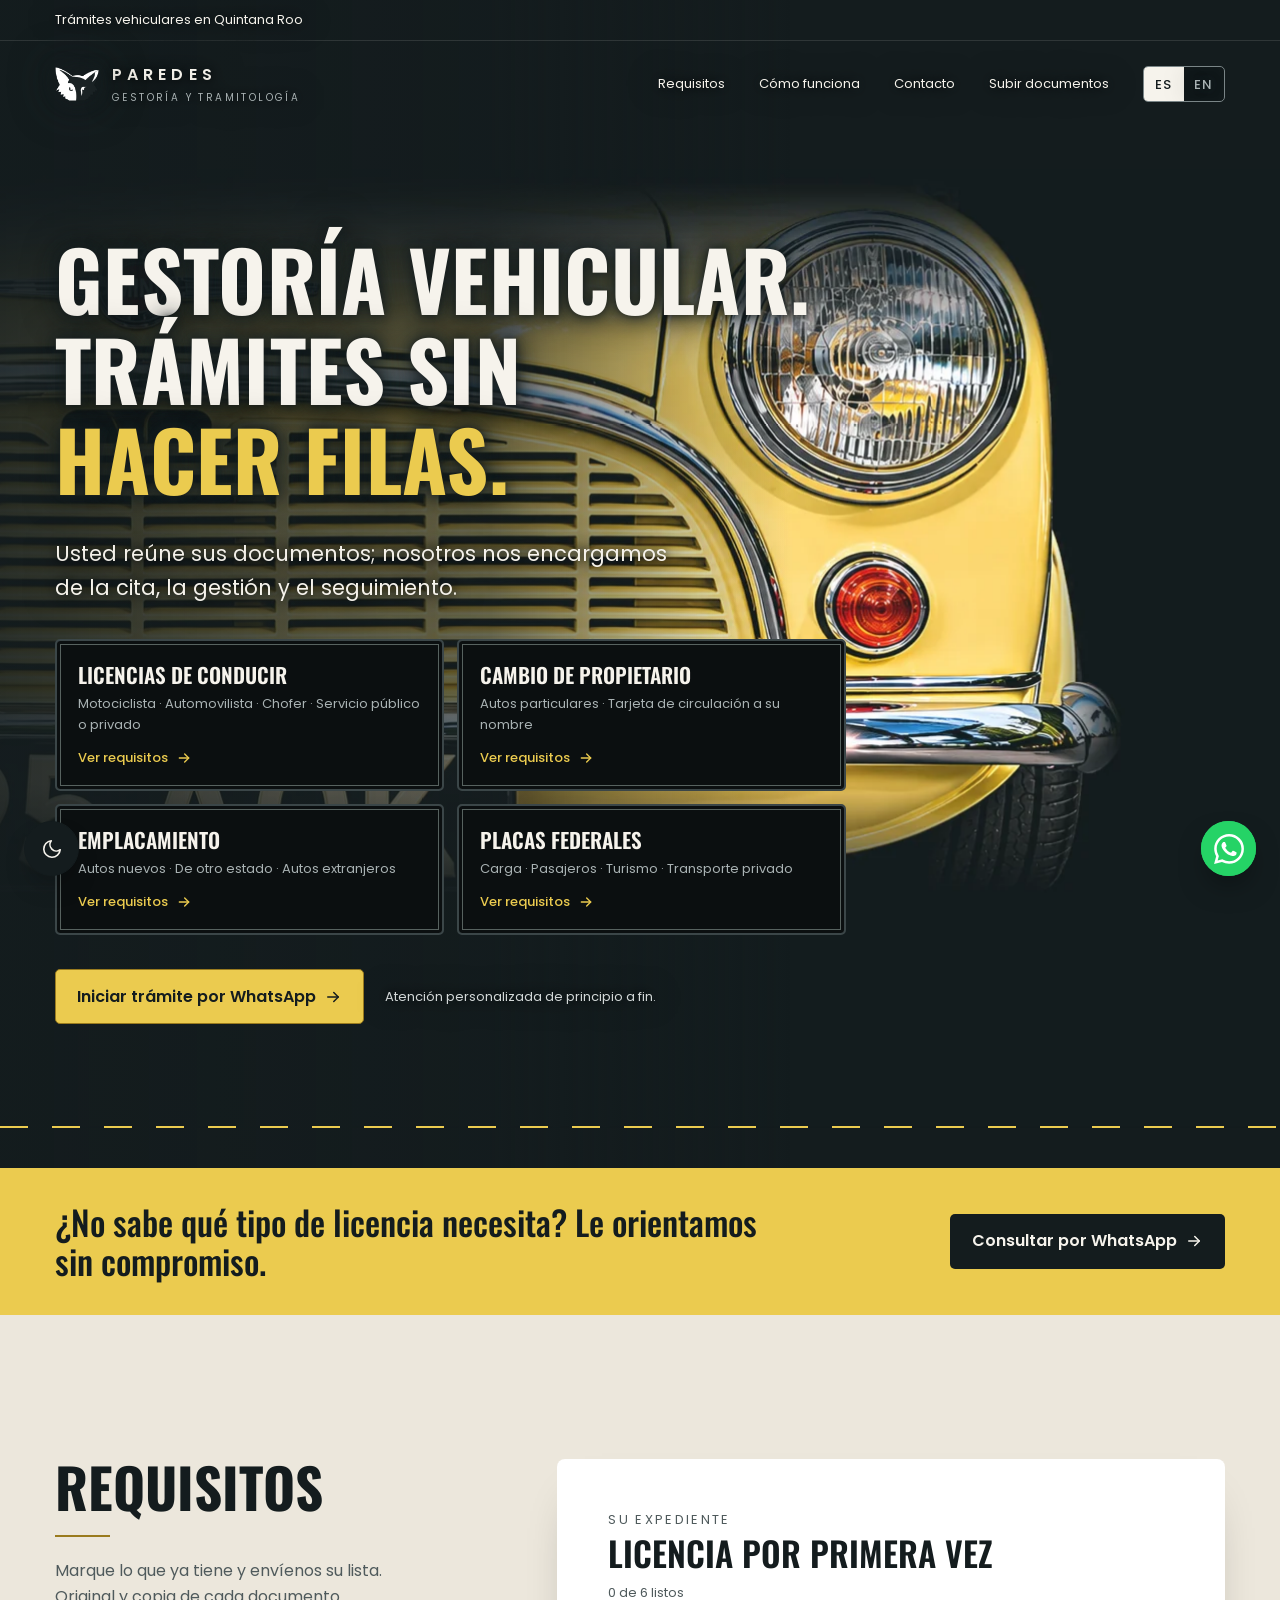
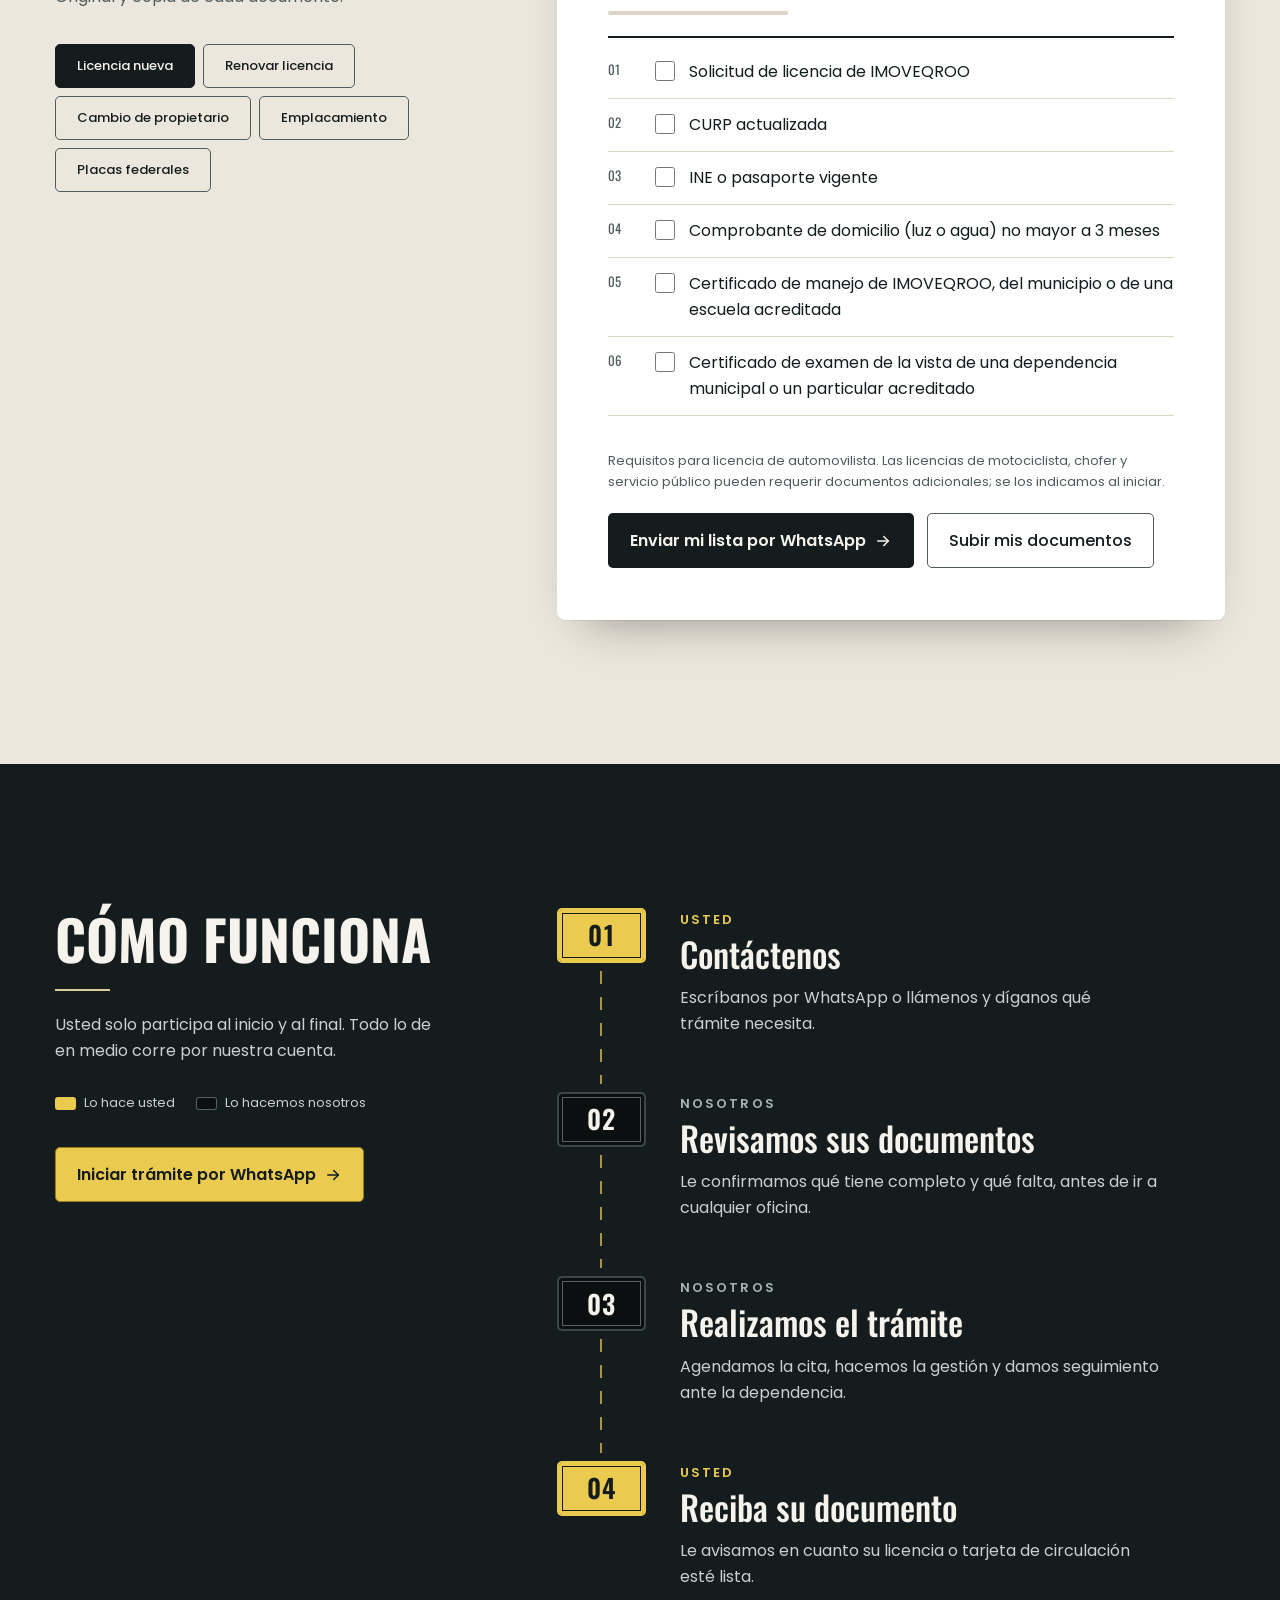
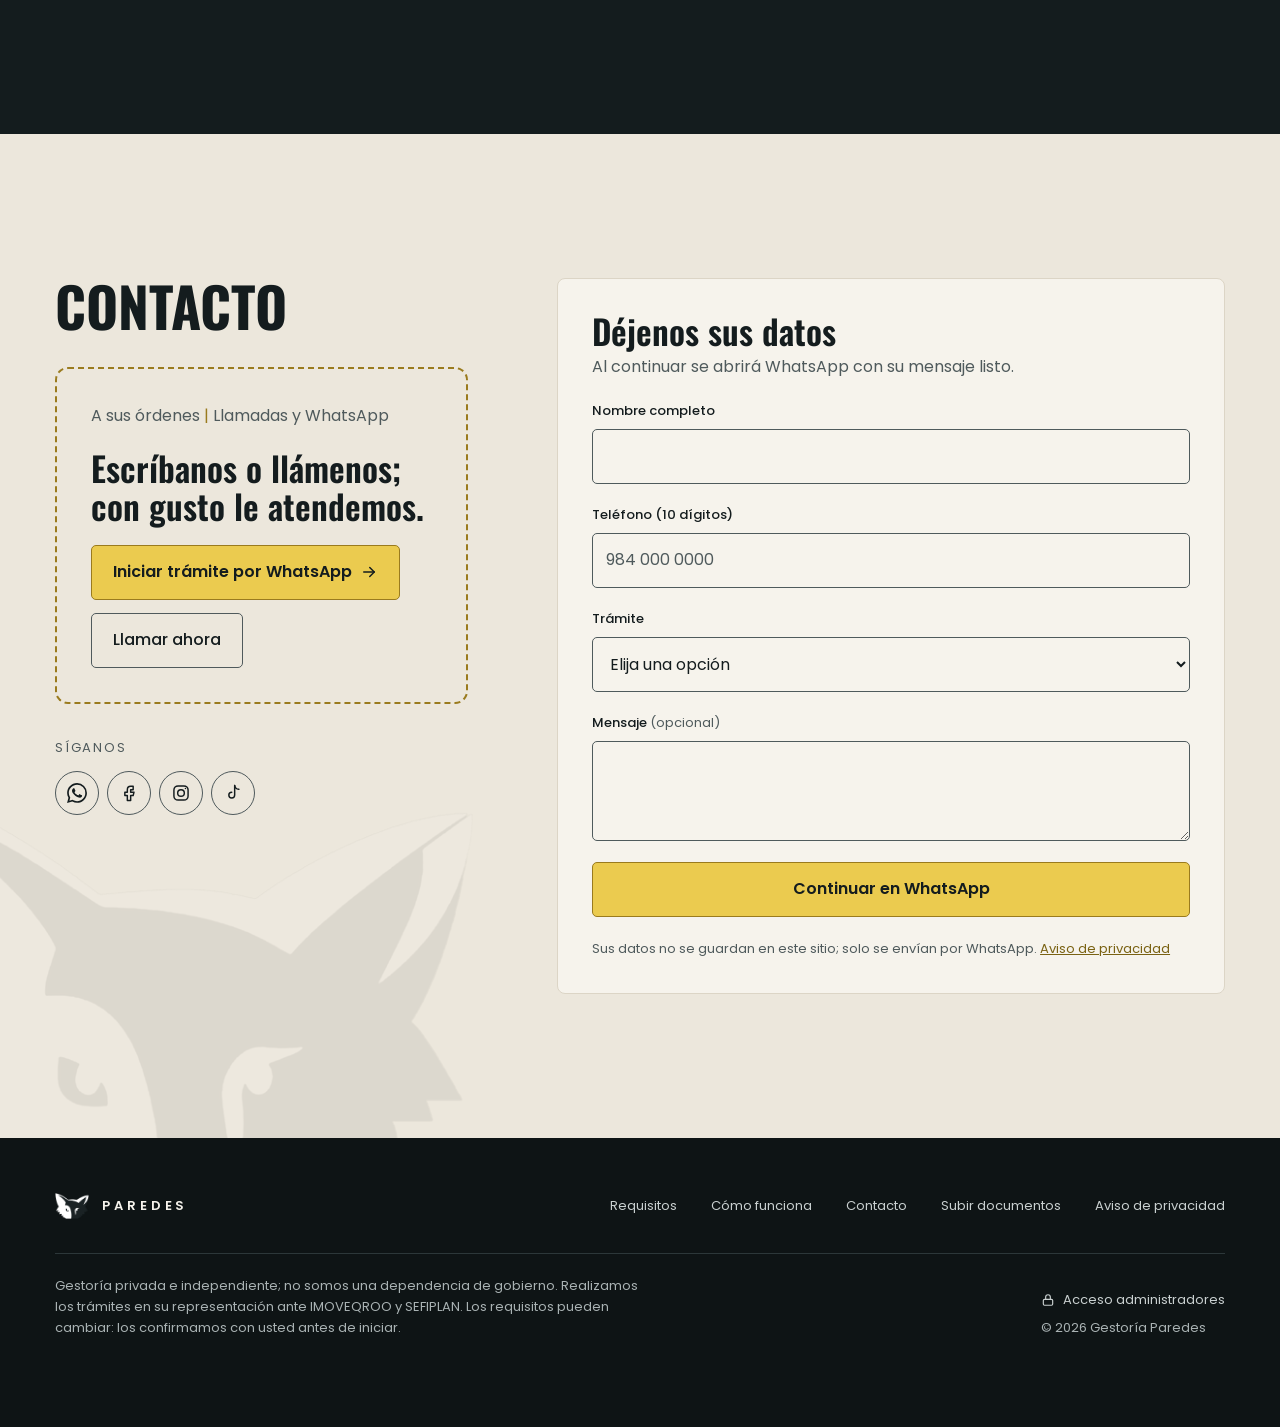
==== commit 6ecd4122: "Add files via upload" ====
--- a/index.html
+++ b/index.html
@@ -19,7 +19,7 @@
 <link rel="preconnect" href="https://fonts.gstatic.com" crossorigin>
 <link rel="stylesheet" href="https://fonts.googleapis.com/css2?family=Oswald:wght@500;600;700&amp;family=Poppins:wght@400;500;600&amp;display=swap">
 
-<link rel="stylesheet" href="css/styles.css?v=202611171330">
+<link rel="stylesheet" href="css/styles.css?v=202611171730">
 <script>
   /* aplica tema e idioma guardados antes de pintar, para evitar parpadeo */
   (function () {
@@ -360,11 +360,11 @@
 </aside>
 
 </div>
-<script src="js/config.js?v=202611171330" defer></script>
-<script src="js/textos.js?v=202611171330" defer></script>
-<script src="js/requisitos.js?v=202611171330" defer></script>
-<script src="js/contenido.js?v=202611171330" defer></script>
-<script src="js/whatsapp.js?v=202611171330" defer></script>
-<script src="js/main.js?v=202611171330" defer></script>
+<script src="js/config.js?v=202611171730" defer></script>
+<script src="js/textos.js?v=202611171730" defer></script>
+<script src="js/requisitos.js?v=202611171730" defer></script>
+<script src="js/contenido.js?v=202611171730" defer></script>
+<script src="js/whatsapp.js?v=202611171730" defer></script>
+<script src="js/main.js?v=202611171730" defer></script>
 </body>
 </html>
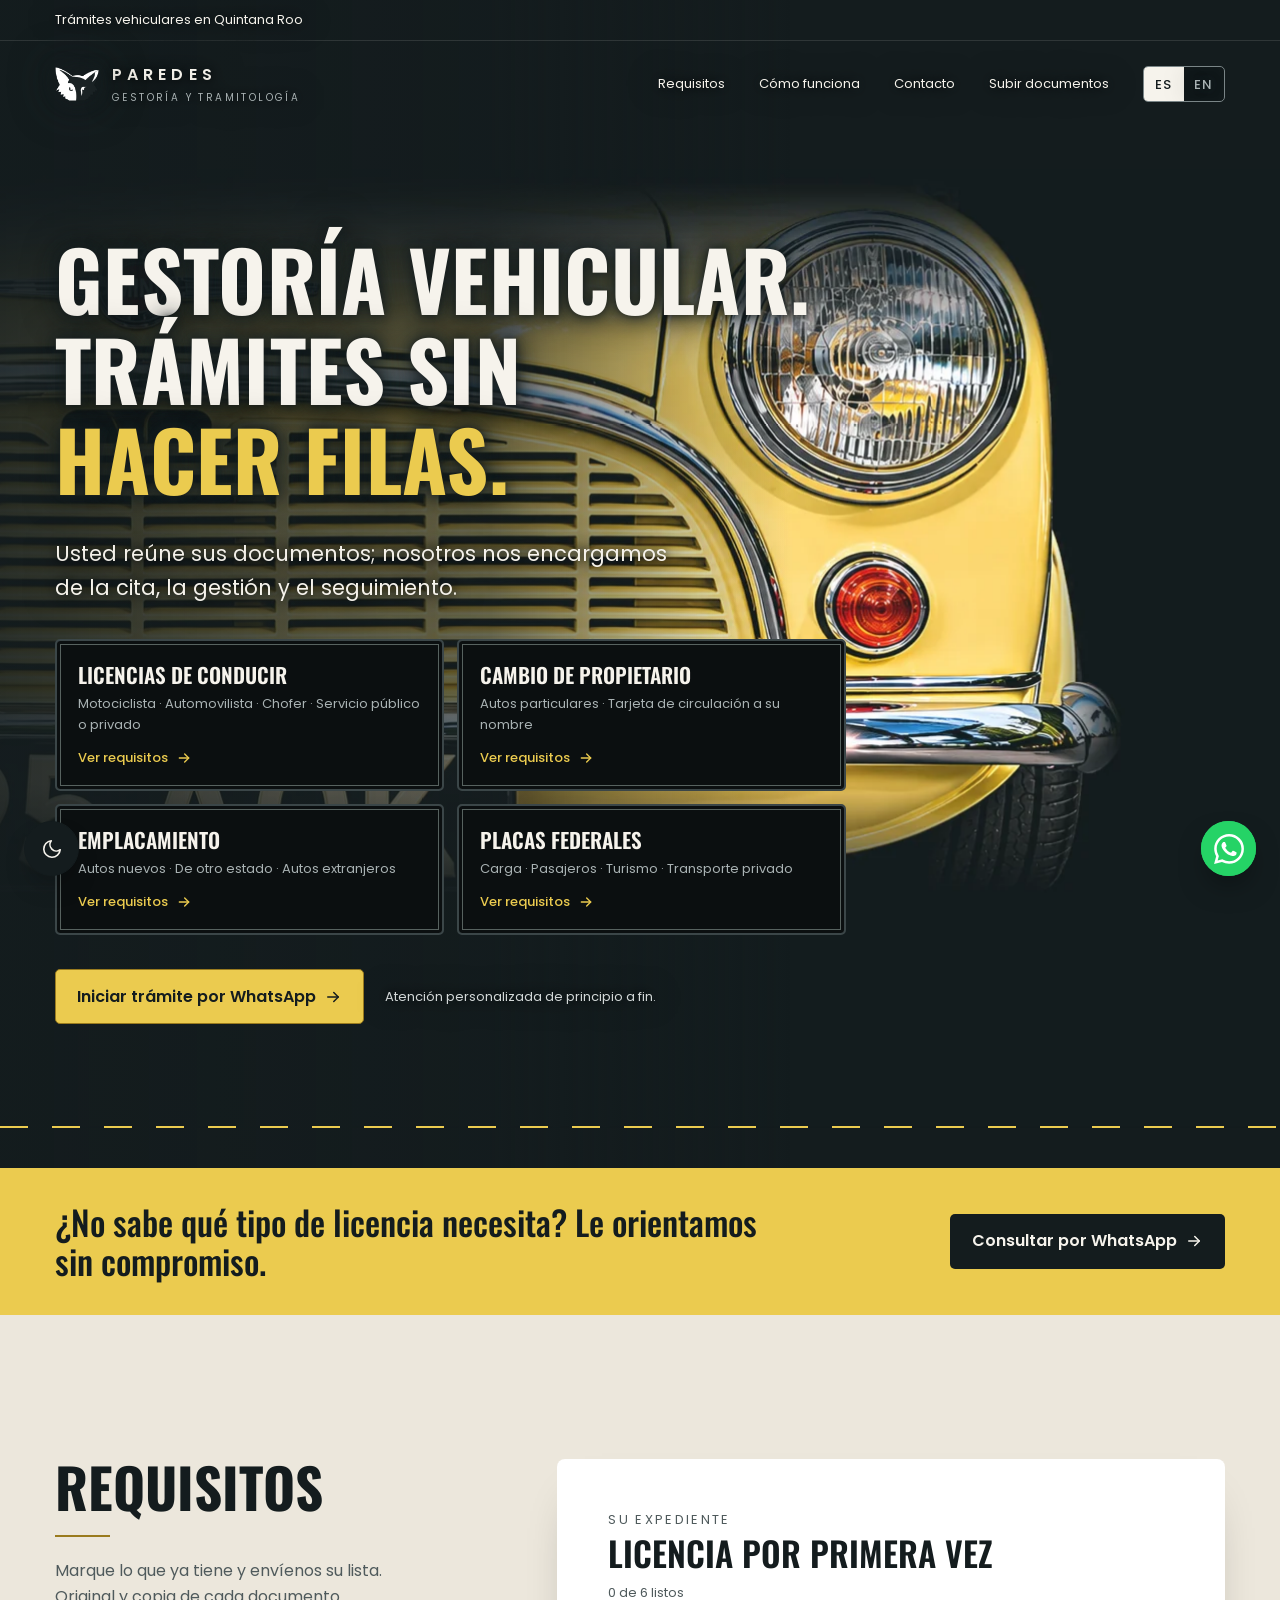
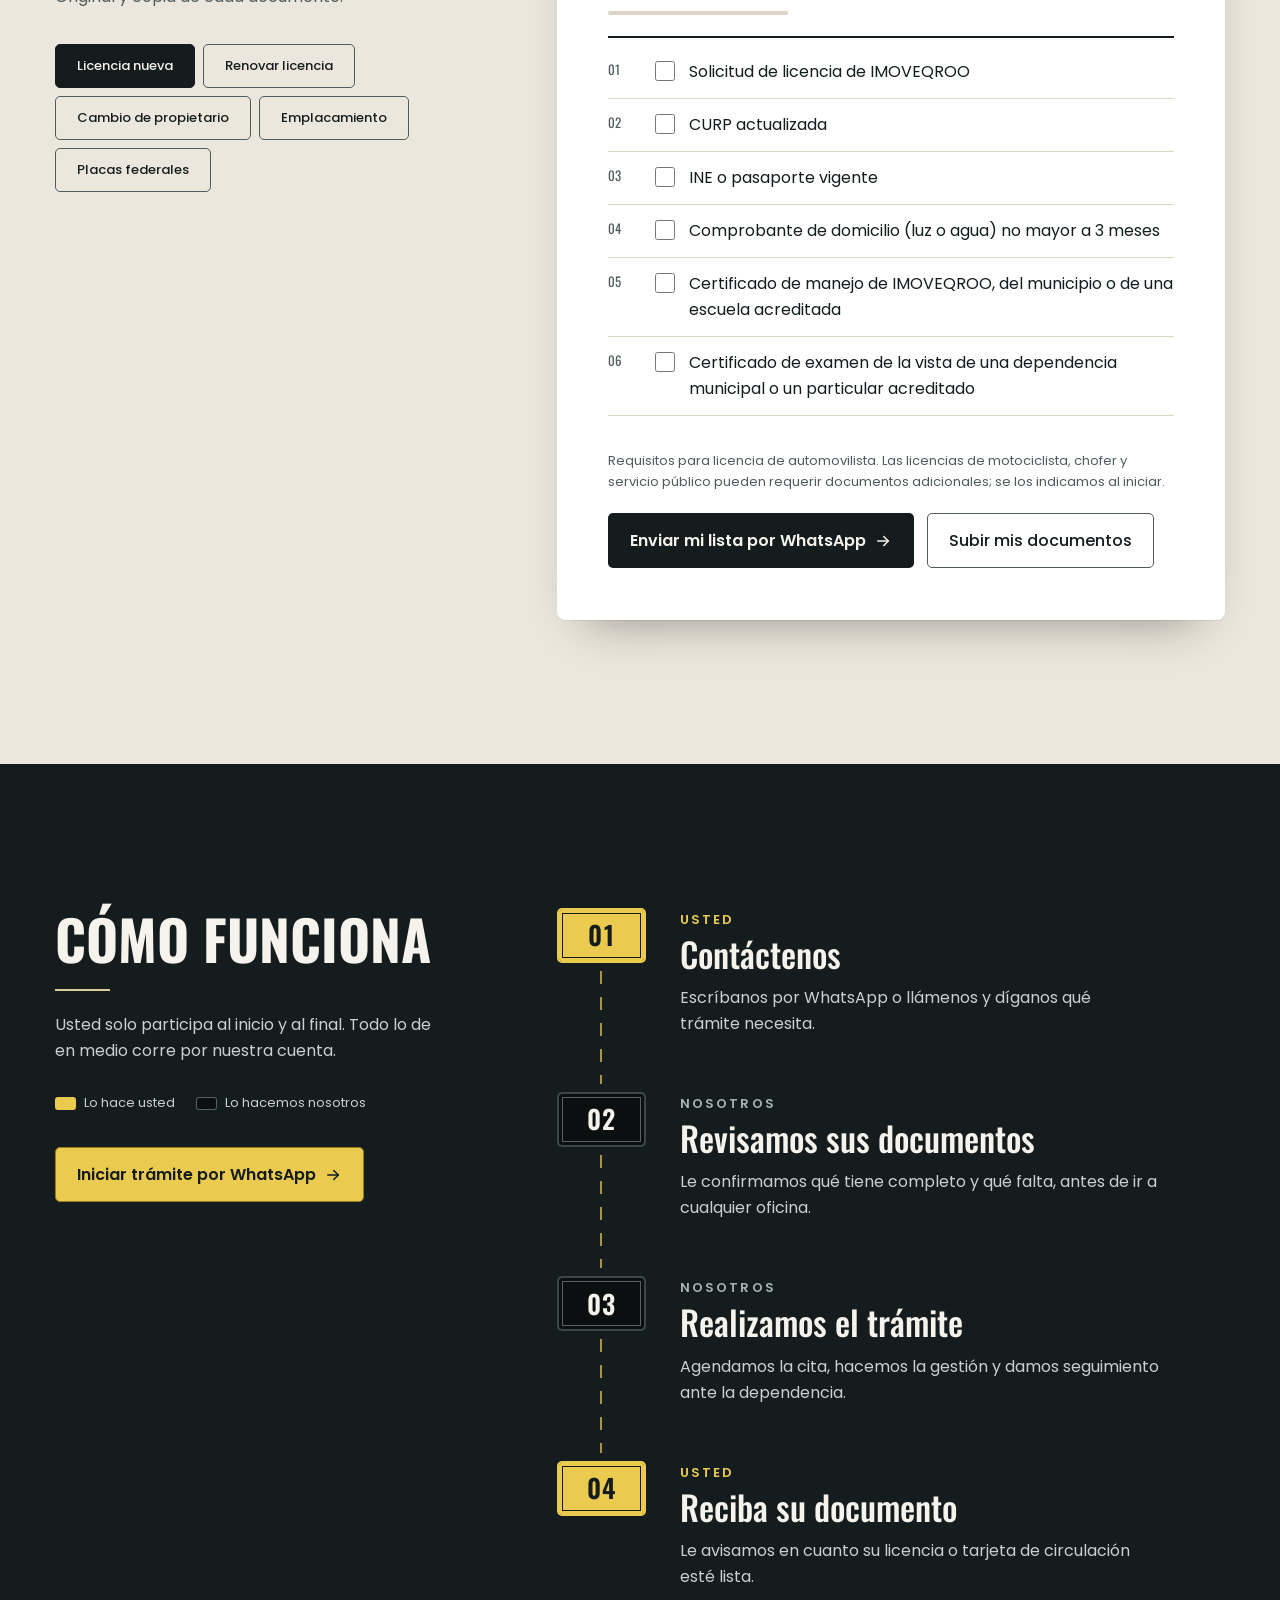
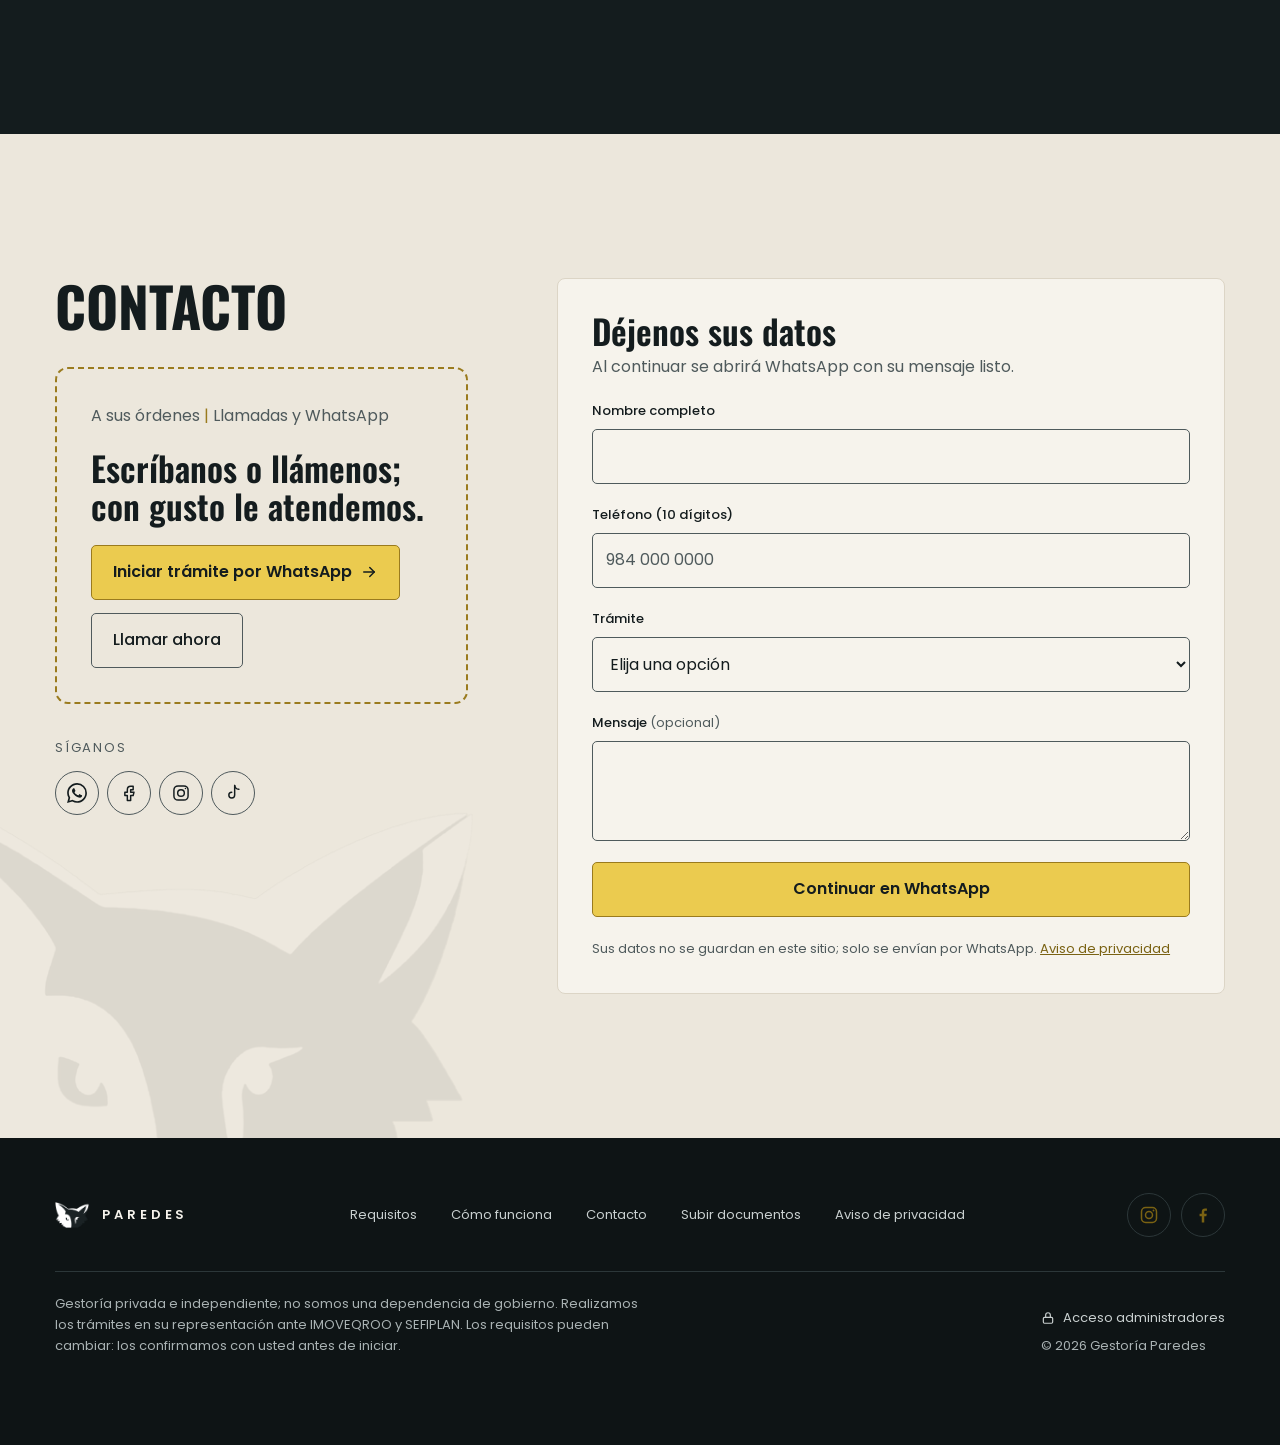
==== commit a987a51a: "Add files via upload" ====
--- a/index.html
+++ b/index.html
@@ -19,7 +19,7 @@
 <link rel="preconnect" href="https://fonts.gstatic.com" crossorigin>
 <link rel="stylesheet" href="https://fonts.googleapis.com/css2?family=Oswald:wght@500;600;700&amp;family=Poppins:wght@400;500;600&amp;display=swap">
 
-<link rel="stylesheet" href="css/styles.css?v=202611171730">
+<link rel="stylesheet" href="css/styles.css?v=202611191220b">
 <script>
   /* aplica tema e idioma guardados antes de pintar, para evitar parpadeo */
   (function () {
@@ -321,6 +321,14 @@
         <a class="ul" href="documentos.html" data-i18n="nav5" style="color: var(--c-niebla);">Subir documentos</a>
         <a class="ul" href="aviso-de-privacidad.html" data-i18n="privacyLink" style="color: var(--c-niebla);">Aviso de privacidad</a>
       </nav>
+      <div class="redes" style="display: flex; gap: 10px;">
+        <a class="red" href="https://www.instagram.com/gestoria.paredes/" target="_blank" rel="noopener" aria-label="Instagram: @gestoria.paredes">
+          <svg width="20" height="20" viewBox="0 0 24 24" fill="none" stroke="currentColor" stroke-width="1.8" stroke-linecap="round" stroke-linejoin="round" aria-hidden="true"><rect x="3" y="3" width="18" height="18" rx="5"/><circle cx="12" cy="12" r="4.2"/><circle cx="17.4" cy="6.6" r="1.1" fill="currentColor" stroke="none"/></svg>
+        </a>
+        <a class="red" href="https://www.facebook.com/profile.php?id=61596618631892" target="_blank" rel="noopener" aria-label="Facebook: Gestoría Paredes">
+          <svg width="20" height="20" viewBox="0 0 24 24" fill="currentColor" aria-hidden="true"><path d="M13.5 21v-7.5h2.6l.4-3.1h-3V8.5c0-.9.3-1.5 1.6-1.5h1.6V4.2c-.3 0-1.2-.1-2.3-.1-2.3 0-3.9 1.4-3.9 4v2.3H7.9v3.1h2.6V21h3z"/></svg>
+        </a>
+      </div>
     </div>
     <div style="display: flex; flex-wrap: wrap; justify-content: space-between; align-items: flex-end; gap: 21px 55px; padding-top: 21px; border-top: 1px solid var(--c-line_d);">
       <p data-i18n="legal" style="margin: 0; font-size: 13px; line-height: 21px; color: var(--c-gris_c); max-width: 46em;">Gestoría privada e independiente; no somos una dependencia de gobierno. Realizamos los trámites en su representación ante IMOVEQROO y SEFIPLAN. Los requisitos pueden cambiar: los confirmamos con usted antes de iniciar.</p>
@@ -360,11 +368,11 @@
 </aside>
 
 </div>
-<script src="js/config.js?v=202611171730" defer></script>
-<script src="js/textos.js?v=202611171730" defer></script>
-<script src="js/requisitos.js?v=202611171730" defer></script>
-<script src="js/contenido.js?v=202611171730" defer></script>
-<script src="js/whatsapp.js?v=202611171730" defer></script>
-<script src="js/main.js?v=202611171730" defer></script>
+<script src="js/config.js?v=202611191220b" defer></script>
+<script src="js/textos.js?v=202611191220b" defer></script>
+<script src="js/requisitos.js?v=202611191220b" defer></script>
+<script src="js/contenido.js?v=202611191220b" defer></script>
+<script src="js/whatsapp.js?v=202611191220b" defer></script>
+<script src="js/main.js?v=202611191220b" defer></script>
 </body>
 </html>
--- a/css/styles.css
+++ b/css/styles.css
@@ -235,3 +235,5 @@
 /* celular y tableta: el carro funciona como fondo, igual que en escritorio */
 @media (max-width:1100px){.scrim{display:block;background:linear-gradient(180deg,rgba(var(--rgb-dark),.1) 0%,rgba(var(--rgb-dark),.35) 32%,rgba(var(--rgb-dark),.8) 55%,rgba(var(--rgb-dark),1) 72%),linear-gradient(90deg,rgba(var(--rgb-dark),.55) 0%,rgba(var(--rgb-dark),0) 75%)}}
 @media (min-width:600px) and (max-width:1100px){.hero-img{height:calc((100% - 127px) * .66)}}
+.red{display:grid;place-items:center;width:44px;height:44px;border:1px solid var(--c-line_d);border-radius:999px;color:var(--c-niebla);transition:color .2s ease,border-color .2s ease,background-color .2s ease}
+.red:hover,.red:focus-visible{color:var(--c-dark);background:var(--c-acc);border-color:var(--c-acc)}
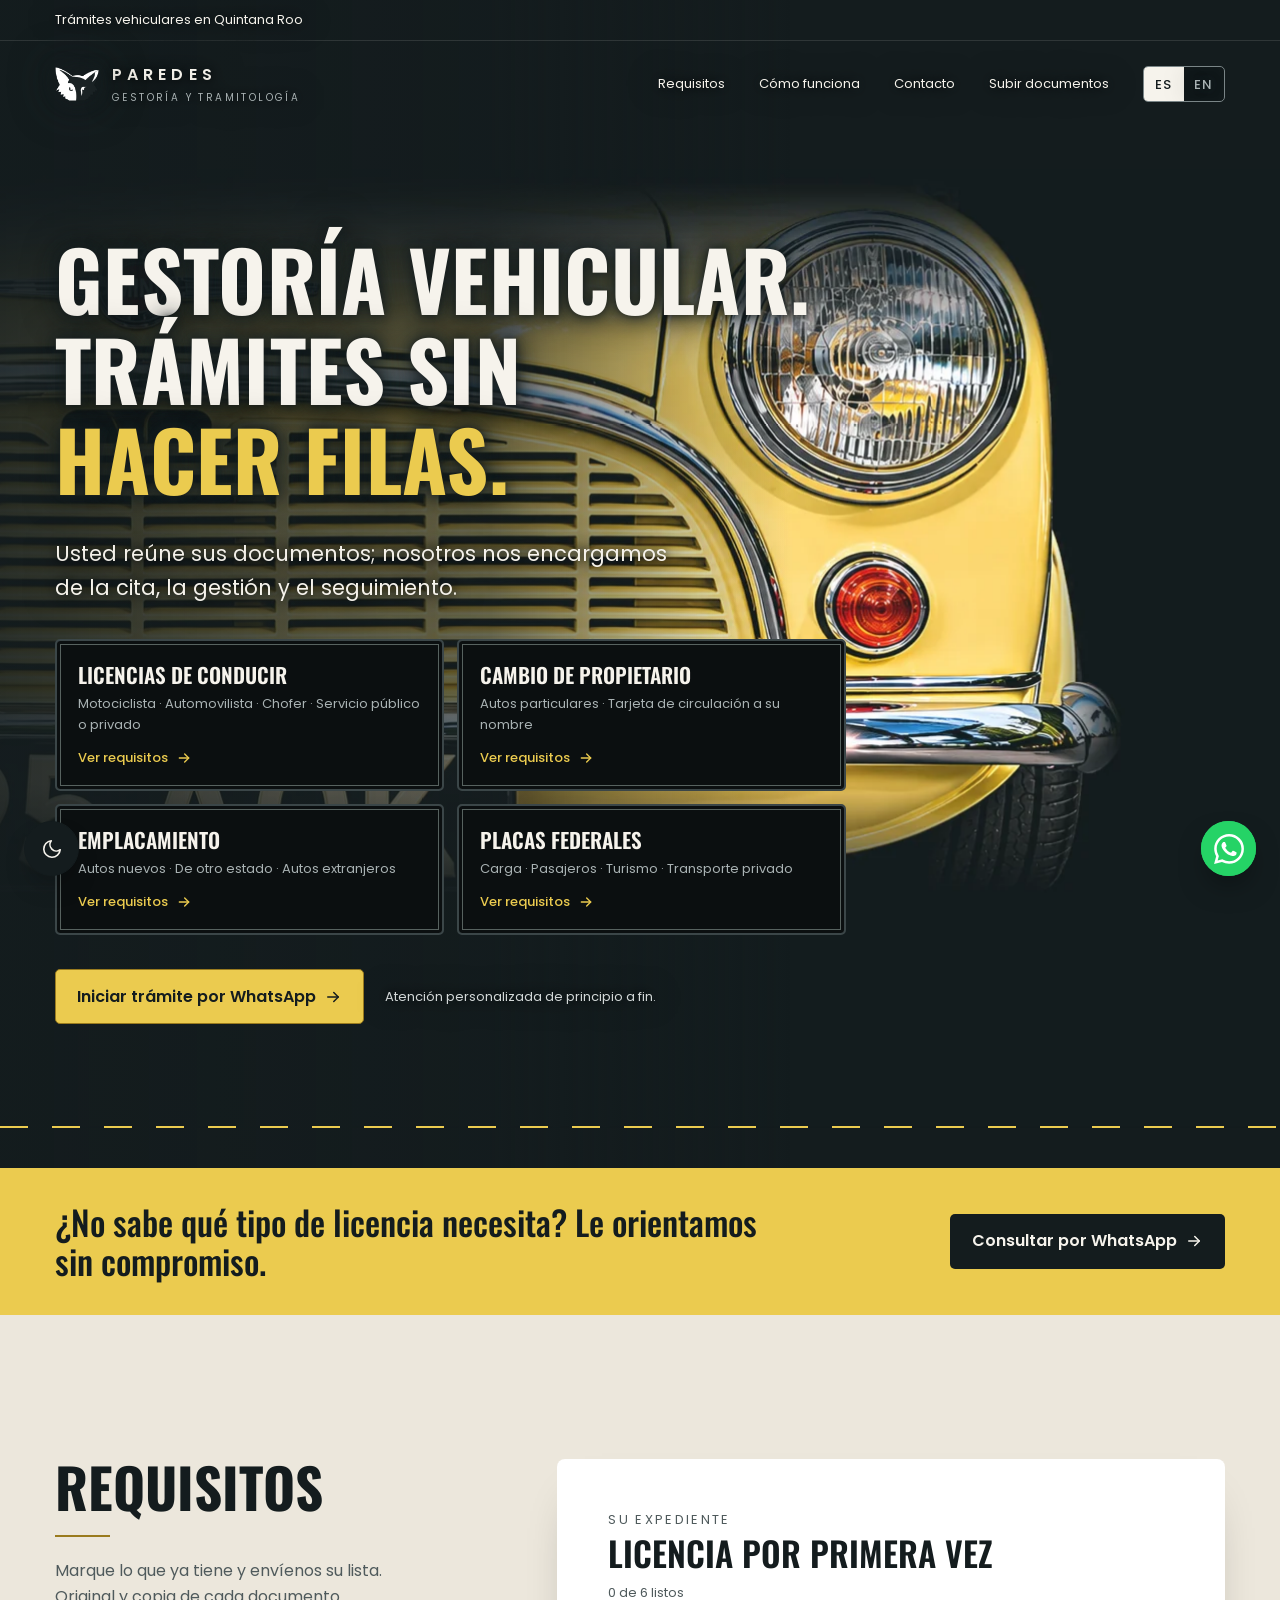
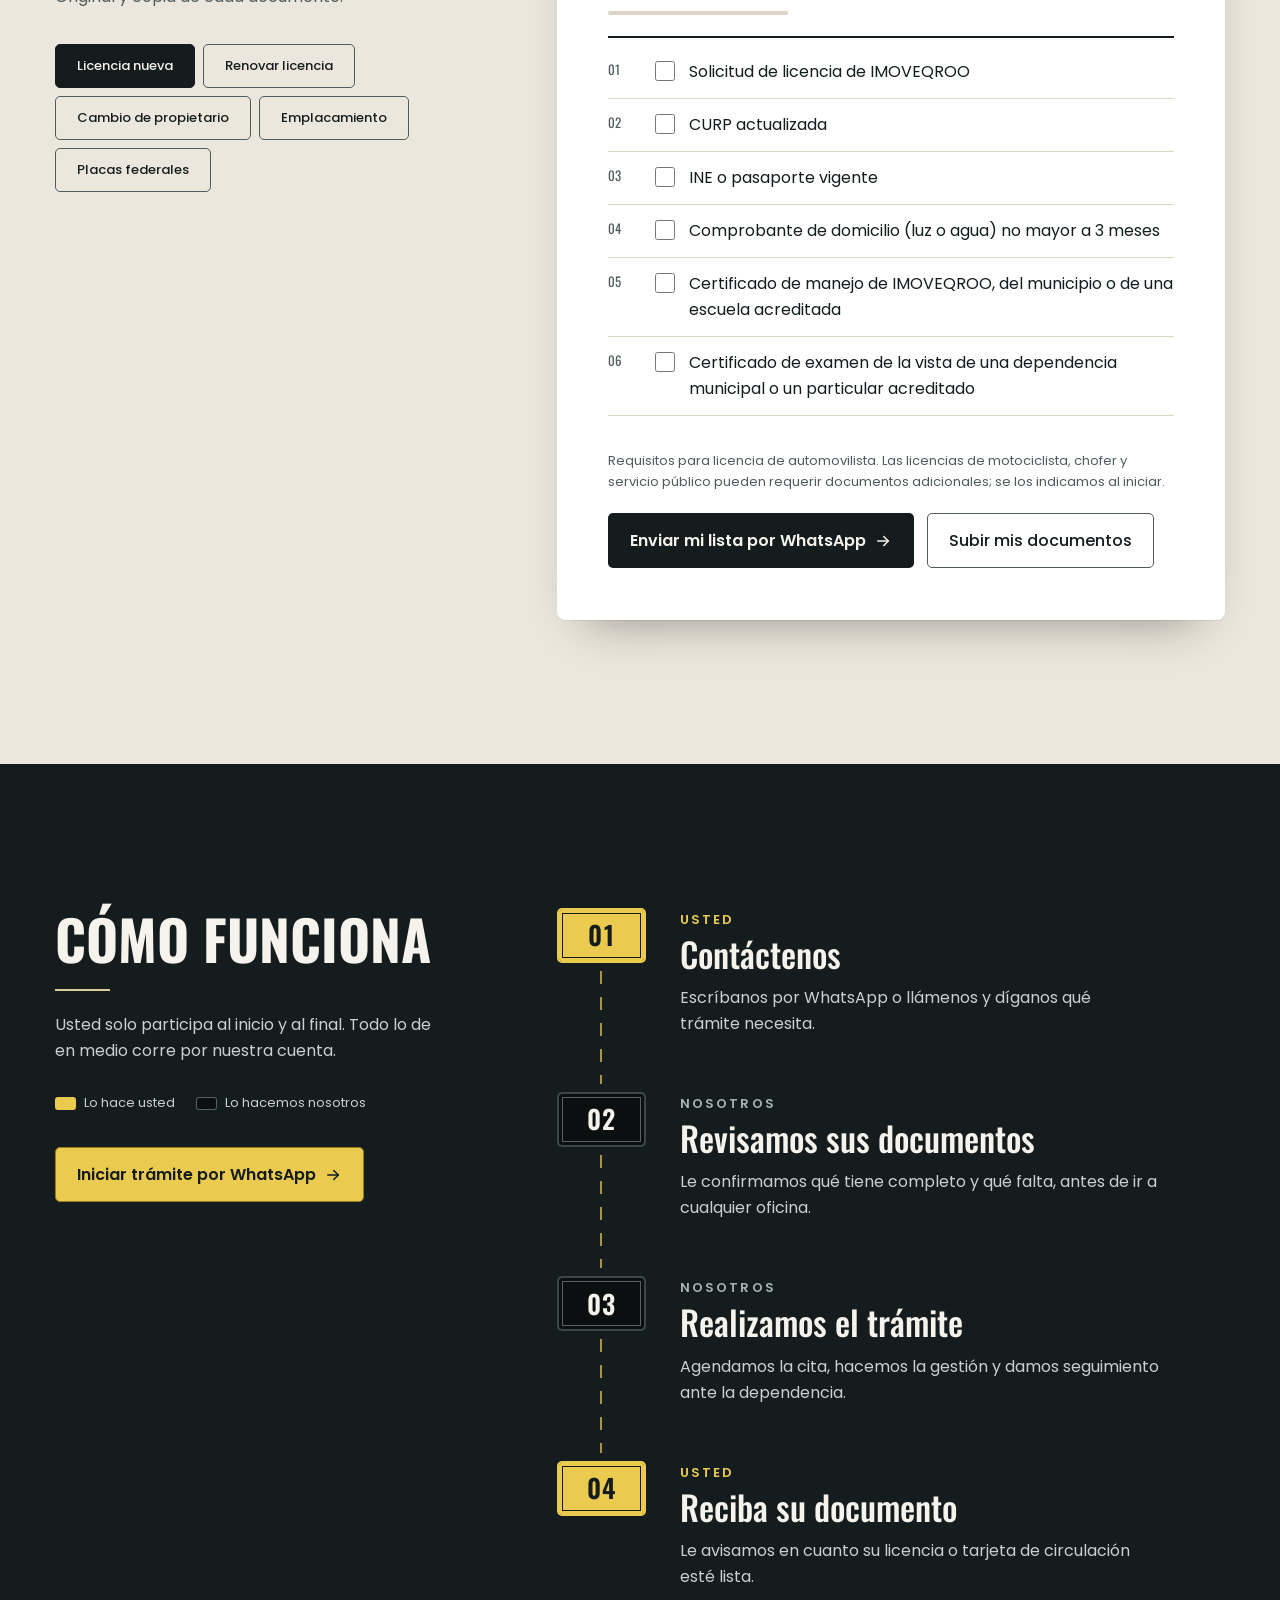
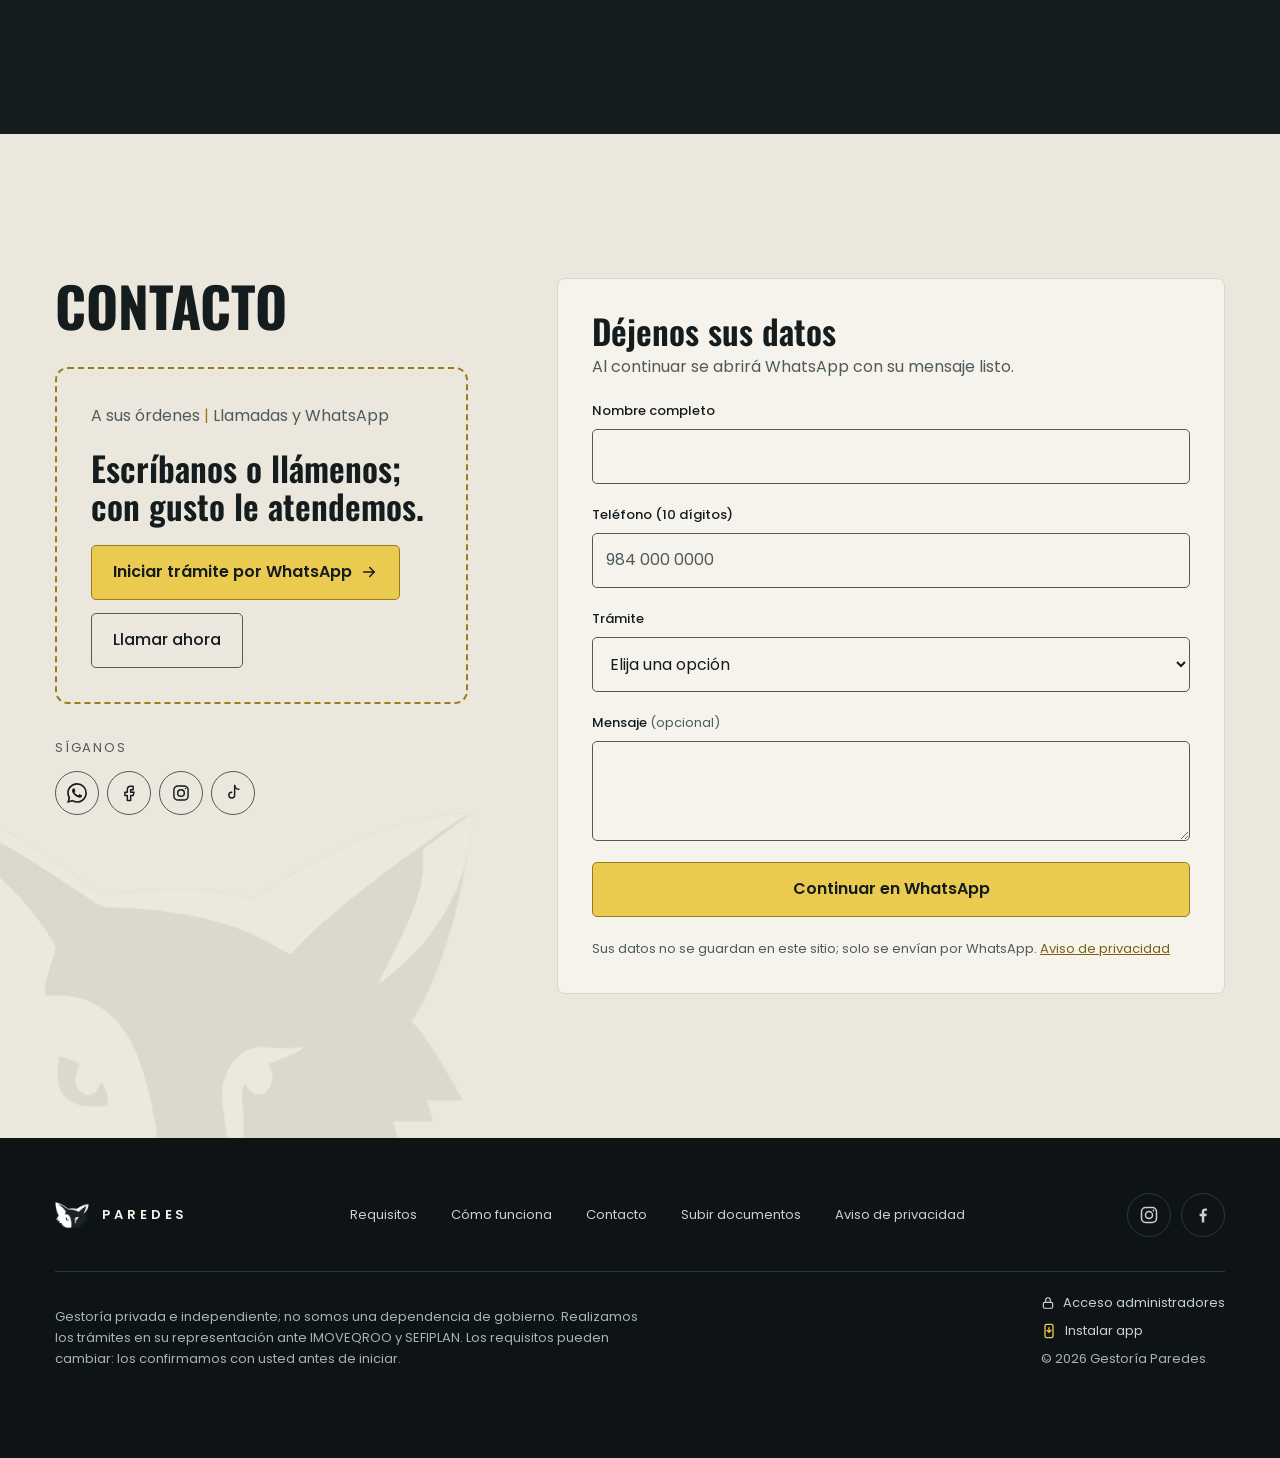
==== commit 46153f38: "Add files via upload" ====
--- a/index.html
+++ b/index.html
@@ -15,11 +15,17 @@
 <link rel="icon" href="favicon.ico" sizes="any">
 <link rel="icon" type="image/png" sizes="32x32" href="img/favicon-32.png">
 <link rel="apple-touch-icon" href="img/apple-touch-icon.png">
+<link rel="manifest" href="manifest.webmanifest">
+<meta name="mobile-web-app-capable" content="yes">
+<meta name="apple-mobile-web-app-capable" content="yes">
+<meta name="apple-mobile-web-app-status-bar-style" content="black">
+<meta name="apple-mobile-web-app-title" content="Paredes">
+
 <link rel="preconnect" href="https://fonts.googleapis.com">
 <link rel="preconnect" href="https://fonts.gstatic.com" crossorigin>
 <link rel="stylesheet" href="https://fonts.googleapis.com/css2?family=Oswald:wght@500;600;700&amp;family=Poppins:wght@400;500;600&amp;display=swap">
 
-<link rel="stylesheet" href="css/styles.css?v=202611191220b">
+<link rel="stylesheet" href="css/styles.css?v=202611191300">
 <script>
   /* aplica tema e idioma guardados antes de pintar, para evitar parpadeo */
   (function () {
@@ -96,6 +102,7 @@
       </div>
     </div>
     <a class="btn btn-y" href="https://wa.me/529841297165" target="_blank" rel="noopener" style="width: 100%;" data-i18n="ctaWa">Iniciar trámite por WhatsApp</a>
+    <button type="button" class="btn btn-o btn-app" data-instalar hidden style="width: 100%;"><svg width="16" height="16" viewBox="0 0 24 24" fill="none" stroke="currentColor" stroke-width="2" stroke-linecap="round" stroke-linejoin="round" aria-hidden="true"><rect x="6" y="2" width="12" height="20" rx="2.5"/><path d="M12 7v7m-3-3 3 3 3-3"/></svg><span data-i18n="instalar">Instalar app</span></button>
   </div>
 </div>
 
@@ -334,6 +341,7 @@
       <p data-i18n="legal" style="margin: 0; font-size: 13px; line-height: 21px; color: var(--c-gris_c); max-width: 46em;">Gestoría privada e independiente; no somos una dependencia de gobierno. Realizamos los trámites en su representación ante IMOVEQROO y SEFIPLAN. Los requisitos pueden cambiar: los confirmamos con usted antes de iniciar.</p>
       <div style="display: flex; flex-direction: column; align-items: flex-start; gap: 8px;">
         <a class="ul adm-link" href="admin.html" rel="nofollow" style="display: inline-flex; align-items: center; gap: 8px; font-size: 13px; color: var(--c-niebla); text-decoration: none;"><svg width="14" height="14" viewBox="0 0 24 24" fill="none" stroke="currentColor" stroke-width="2" stroke-linecap="round" stroke-linejoin="round" aria-hidden="true"><rect x="4" y="11" width="16" height="10" rx="2"/><path d="M8 11V7a4 4 0 0 1 8 0v4"/></svg><span data-i18n="adminLink">Acceso administradores</span></a>
+        <button type="button" class="ul foot-app" data-instalar hidden><svg width="16" height="16" viewBox="0 0 24 24" fill="none" stroke="currentColor" stroke-width="2" stroke-linecap="round" stroke-linejoin="round" aria-hidden="true"><rect x="6" y="2" width="12" height="20" rx="2.5"/><path d="M12 7v7m-3-3 3 3 3-3"/></svg><span data-i18n="instalar">Instalar app</span></button>
         <p style="margin: 0; font-size: 13px; color: var(--c-gris_c);">© <span id="year">2026</span> Gestoría Paredes</p>
       </div>
     </div>
@@ -368,11 +376,12 @@
 </aside>
 
 </div>
-<script src="js/config.js?v=202611191220b" defer></script>
-<script src="js/textos.js?v=202611191220b" defer></script>
-<script src="js/requisitos.js?v=202611191220b" defer></script>
-<script src="js/contenido.js?v=202611191220b" defer></script>
-<script src="js/whatsapp.js?v=202611191220b" defer></script>
-<script src="js/main.js?v=202611191220b" defer></script>
+<script src="js/config.js?v=202611191300" defer></script>
+<script src="js/textos.js?v=202611191300" defer></script>
+<script src="js/requisitos.js?v=202611191300" defer></script>
+<script src="js/contenido.js?v=202611191300" defer></script>
+<script src="js/whatsapp.js?v=202611191300" defer></script>
+<script src="js/main.js?v=202611191300" defer></script>
+<script src="js/instalar.js?v=202611191300" defer></script>
 </body>
 </html>
--- a/css/styles.css
+++ b/css/styles.css
@@ -237,3 +237,30 @@
 @media (min-width:600px) and (max-width:1100px){.hero-img{height:calc((100% - 127px) * .66)}}
 .red{display:grid;place-items:center;width:44px;height:44px;border:1px solid var(--c-line_d);border-radius:999px;color:var(--c-niebla);transition:color .2s ease,border-color .2s ease,background-color .2s ease}
 .red:hover,.red:focus-visible{color:var(--c-dark);background:var(--c-acc);border-color:var(--c-acc)}
+/* instalar app */
+[data-instalar][hidden]{display:none!important}
+.btn-app{gap:8px}
+.foot-app{display:inline-flex;align-items:center;gap:8px;padding:0;border:0;background:none;font:inherit;font-size:13px;color:var(--c-niebla);cursor:pointer}
+.foot-app svg{color:var(--c-acc)}
+.ins-fondo{position:fixed;inset:0;z-index:200;display:flex;align-items:flex-end;justify-content:center;padding:13px;background:rgba(11,15,16,.6);animation:insF .2s ease}
+.ins{width:min(460px,100%);max-height:calc(100% - 26px);overflow:auto;padding:28px 24px 24px;border-radius:16px;background:#F6F3EC;color:#141C1E;font-family:"Poppins",system-ui,sans-serif;box-shadow:0 21px 55px rgba(0,0,0,.35);animation:insS .3s cubic-bezier(.2,.7,.2,1)}
+@media (min-width:700px){.ins-fondo{align-items:center}}
+.ins-cab{display:flex;align-items:center;gap:16px;margin-bottom:21px}
+.ins-cab img{flex:none;width:56px;height:56px;border-radius:13px;box-shadow:0 6px 16px -6px rgba(0,0,0,.4)}
+.ins h2{margin:0 0 2px;font:700 24px/1.1 "Oswald","Arial Narrow",sans-serif;text-transform:uppercase}
+.ins-cab p{margin:0;font-size:13px;line-height:19px;color:#4F5A5C}
+.ins-p{margin:0 0 8px;font-size:14px;color:#4F5A5C}
+.ins-l{list-style:none;margin:0 0 21px;padding:0}
+.ins-l li{display:flex;align-items:center;gap:13px;padding:12px 0;border-top:1px solid #DCD5C6;font-size:15px;line-height:22px}
+.ins-i{flex:none;display:grid;place-items:center;width:44px;height:44px;border-radius:10px;background:#fff;border:1px solid #DCD5C6;color:#141C1E}
+.ins-n{display:inline-grid;place-items:center;width:20px;height:20px;margin-right:4px;border-radius:999px;background:#EBCB4F;font-size:11px}
+.ins .ins-ok{width:100%}
+@keyframes insF{from{opacity:0}}
+@keyframes insS{from{opacity:0;transform:translateY(21px)}}
+.ins .ins-ok{display:flex;align-items:center;justify-content:center;min-height:52px;border:0;border-radius:6px;background:#EBCB4F;color:#141C1E;font:600 15px/1 "Poppins",system-ui,sans-serif;cursor:pointer}
+.ins .ins-ok:hover{background:#F3D96E}
+.menu .btn-app,.menu .btn-app:visited{display:inline-flex;align-items:center;justify-content:center;gap:10px;color:#F6F3EC!important;border:1.5px solid #57625F!important;background:transparent!important}
+.menu .btn-app svg{color:#EBCB4F}
+.menu .btn-app:hover{border-color:#F6F3EC!important}
+footer a.red{color:#C9D0D0}
+footer a.red:hover,footer a.red:focus-visible{color:#141C1E}
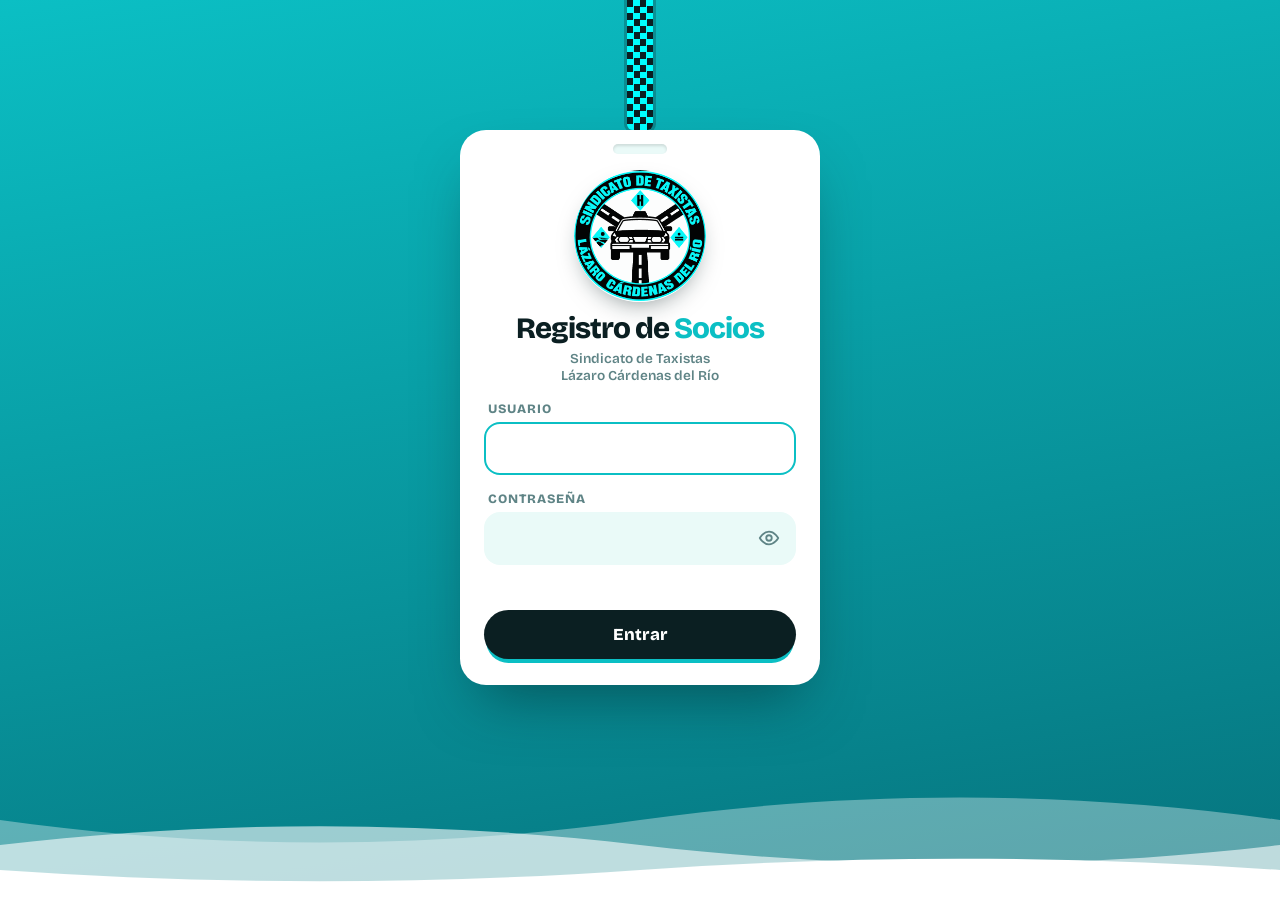
==== commit e919a181: "Add files via upload" ====
--- a/index.html
+++ b/index.html
@@ -1,387 +1,2154 @@
-<!doctype html>
+<!DOCTYPE html>
 <html lang="es">
 <head>
-<meta charset="utf-8">
-<meta name="viewport" content="width=device-width, initial-scale=1">
-<title>Gestoría Paredes — Licencias y cambio de propietario sin hacer filas</title>
-<meta name="description" content="Gestoría vehicular en Quintana Roo. Tramitamos su licencia de conducir (motociclista, automovilista, chofer, servicio público) el cambio de propietario, el emplacamiento de su auto (incluidos autos extranjeros) y placas federales. Consulte los requisitos y escríbanos por WhatsApp.">
-<meta name="theme-color" content="#141C1E">
-<meta property="og:type" content="website">
-<meta property="og:locale" content="es_MX">
-<meta property="og:title" content="Gestoría Paredes — Trámites vehiculares sin hacer filas">
-<meta property="og:description" content="Licencias de conducir, cambio de propietario, emplacamiento (incluidos autos extranjeros) y placas federales. Usted reúne sus documentos; nosotros nos encargamos de la cita, la gestión y el seguimiento.">
-<meta property="og:image" content="img/compartir.jpg">
-<meta name="twitter:card" content="summary_large_image">
-<link rel="icon" href="favicon.ico" sizes="any">
-<link rel="icon" type="image/png" sizes="32x32" href="img/favicon-32.png">
-<link rel="apple-touch-icon" href="img/apple-touch-icon.png">
+<meta charset="UTF-8">
+<meta name="viewport" content="width=device-width, initial-scale=1, viewport-fit=cover">
+<meta name="theme-color" content="#0bbfc4">
+<title>Registro de Socios · Sindicato de Taxistas Lázaro Cárdenas del Río</title>
+<link rel="icon" href="favicon.ico?v=2" sizes="any">
+<link rel="icon" type="image/png" sizes="32x32" href="favicon-32.png?v=2">
+<link rel="icon" type="image/png" sizes="512x512" href="logo.png?v=2">
+<link rel="apple-touch-icon" href="apple-touch-icon.png?v=2">
 <link rel="manifest" href="manifest.webmanifest">
 <meta name="mobile-web-app-capable" content="yes">
 <meta name="apple-mobile-web-app-capable" content="yes">
-<meta name="apple-mobile-web-app-status-bar-style" content="black">
-<meta name="apple-mobile-web-app-title" content="Paredes">
-
+<meta name="apple-mobile-web-app-status-bar-style" content="default">
+<meta name="apple-mobile-web-app-title" content="Socios">
+<meta name="application-name" content="Socios">
 <link rel="preconnect" href="https://fonts.googleapis.com">
 <link rel="preconnect" href="https://fonts.gstatic.com" crossorigin>
-<link rel="stylesheet" href="https://fonts.googleapis.com/css2?family=Oswald:wght@500;600;700&amp;family=Poppins:wght@400;500;600&amp;display=swap">
-
-<link rel="stylesheet" href="css/styles.css?v=202611191300">
-<script>
-  /* aplica tema e idioma guardados antes de pintar, para evitar parpadeo */
-  (function () {
-    var d = document.documentElement;
-    try {
-      d.dataset.theme = localStorage.getItem('gp-theme') || 'light';
-      d.dataset.lang = localStorage.getItem('gp-lang') || 'es';
-      d.dataset.pal = '1';
-      d.dataset.intro = sessionStorage.getItem('gp-intro') ? 'no' : 'si';
-    } catch (e) { d.dataset.lang = 'es'; d.dataset.intro = 'si'; }
-  })();
-</script>
+<link href="https://fonts.googleapis.com/css2?family=Bricolage+Grotesque:opsz,wght@12..96,400;12..96,600;12..96,800&family=Space+Mono:wght@700&display=swap" rel="stylesheet">
+<style>
+  :root{
+    --turq:#0bbfc4;
+    --turq-deep:#06737d;
+    --lagoon:#7ff3f0;
+    --cyan:#00ffff;
+    --foam:#eafaf8;
+    --ink:#0b1f22;
+    --muted:#5f8486;
+    --white:#fff;
+    --coral:#ef5b5b;
+    --r:22px;
+    --display:'Bricolage Grotesque',system-ui,sans-serif;
+    --mono:'Space Mono',ui-monospace,monospace;
+  }
+  *{box-sizing:border-box;margin:0;padding:0}
+  html,body{min-height:100%}
+  body{font-family:var(--display);color:var(--ink);background:var(--white);-webkit-font-smoothing:antialiased}
+  button,input{font-family:inherit;font-size:inherit;color:inherit}
+  button{cursor:pointer;border:none;background:none}
+  svg{display:block}
+  [hidden]{display:none!important}
+
+  /* ---------- Botones ---------- */
+  .btn{display:inline-flex;align-items:center;justify-content:center;gap:8px;border-radius:999px;padding:14px 22px;font-weight:800;letter-spacing:.2px;transition:transform .12s,background .2s,box-shadow .2s}
+  .btn:active{transform:scale(.96)}
+  .btn-main{background:var(--ink);color:#fff;box-shadow:0 6px 0 -2px var(--turq)}
+  .btn-main:hover{background:#082a2d}
+  .btn-turq{background:var(--turq);color:#fff}
+  .btn-soft{background:var(--foam);color:var(--turq-deep)}
+  .btn-danger{background:var(--coral);color:#fff}
+  .btn[disabled]{opacity:.55;pointer-events:none}
+
+  .checker{background:conic-gradient(var(--cyan) 25%,var(--ink) 0 50%,var(--cyan) 0 75%,var(--ink) 0) 0 0/var(--ck,12px) var(--ck,12px)}
+
+  /* ================= LOGIN ================= */
+  #login{min-height:100vh;min-height:100dvh;background:linear-gradient(170deg,var(--turq) 0%,var(--turq-deep) 100%);position:relative;overflow:hidden;display:flex;flex-direction:column;align-items:center;padding:0 20px 140px}
+  .lanyard{--ck:13px;width:26px;height:min(16vh,130px);border-radius:0 0 6px 6px;flex-shrink:0;box-shadow:0 0 0 3px rgba(11,31,34,.25)}
+  .badge{background:var(--white);width:100%;max-width:360px;border-radius:26px;padding:22px 24px 26px;position:relative;box-shadow:0 30px 60px -20px rgba(4,40,44,.55);transform-origin:50% -60px;animation:swing 1.4s cubic-bezier(.3,1.6,.5,1) both}
+  @keyframes swing{0%{transform:rotate(-7deg) translateY(-30px);opacity:0}100%{transform:none;opacity:1}}
+  .badge::before{content:'';position:absolute;top:14px;left:50%;width:54px;height:10px;margin-left:-27px;border-radius:10px;background:var(--foam);box-shadow:inset 0 2px 3px rgba(0,0,0,.12)}
+  .badge-head{margin-top:18px;text-align:center}
+  .org-logo{width:132px;height:132px;display:block;margin:0 auto 12px;border-radius:50%;box-shadow:0 10px 24px -10px rgba(11,31,34,.5);animation:spinin 1.2s .3s cubic-bezier(.2,1.2,.4,1) both}
+  @keyframes spinin{from{transform:rotate(-120deg) scale(.6);opacity:0}to{transform:none;opacity:1}}
+  .logo{width:62px;height:62px;margin:0 auto 10px;border-radius:18px;background:var(--turq);display:grid;place-items:center;transform:rotate(-6deg)}
+  .badge h1{font-size:1.85rem;font-weight:800;line-height:1;letter-spacing:-1px}
+  .badge h1 span{color:var(--turq)}
+  .badge-head p{color:var(--muted);margin-top:6px;font-size:.85rem;font-weight:600;line-height:1.3}
+  .lf{margin-top:16px}
+  .lf label{display:block;font-size:.8rem;font-weight:800;text-transform:uppercase;letter-spacing:1px;color:var(--muted);margin:0 0 6px 4px}
+  .inp{display:flex;align-items:center;background:var(--foam);border:2px solid transparent;border-radius:16px;transition:border .2s,background .2s}
+  .inp:focus-within{border-color:var(--turq);background:#fff}
+  .inp input{flex:1;min-width:0;border:none;background:transparent;padding:14px 16px;font-size:1.05rem;outline:none}
+  .inp button{padding:0 14px;color:var(--muted)}
+  .login-err{color:var(--coral);font-weight:600;font-size:.9rem;text-align:center;margin-top:14px;min-height:1.2em}
+  .badge .btn{width:100%;margin-top:14px;font-size:1.05rem}
+  .shake{animation:shake .4s}
+  @keyframes shake{25%{transform:translateX(-8px)}50%{transform:translateX(8px)}75%{transform:translateX(-4px)}}
+
+  .waves{position:absolute;left:0;right:0;bottom:0;height:140px;pointer-events:none}
+  .waves svg{position:absolute;bottom:0;width:200%;height:100%}
+  .w1{animation:drift 14s linear infinite;opacity:.35}
+  .w2{animation:drift 9s linear infinite reverse;opacity:.6}
+  .w3{animation:drift 20s linear infinite}
+  @keyframes drift{from{transform:translateX(0)}to{transform:translateX(-50%)}}
+
+  /* ================= APP ================= */
+  .top{background:linear-gradient(160deg,var(--turq),var(--turq-deep));color:#fff;padding:26px 0 0;position:relative;overflow:hidden}
+  .top::before{content:'';position:absolute;top:0;left:0;right:0;height:10px;--ck:10px;background:conic-gradient(var(--cyan) 25%,var(--ink) 0 50%,var(--cyan) 0 75%,var(--ink) 0) 0 0/10px 10px}
+  .top-inner{max-width:1080px;margin:0 auto;padding:0 20px;position:relative;z-index:1}
+  .bar{display:flex;align-items:center;justify-content:space-between;gap:12px}
+  .brand{display:flex;align-items:center;gap:10px;font-weight:800;font-size:1.1rem;letter-spacing:-.3px}
+  .brand-logo{width:48px;height:48px;border-radius:50%;box-shadow:0 0 0 3px rgba(255,255,255,.35);flex-shrink:0}
+  .brand small{display:block;font-size:.72rem;font-weight:600;opacity:.85;letter-spacing:.2px}
+  .user{display:flex;align-items:center;gap:6px;background:rgba(255,255,255,.16);border-radius:999px;padding:5px 6px 5px 14px;font-weight:600;font-size:.9rem}
+  .user button{background:#fff;color:var(--turq-deep);border-radius:999px;padding:6px 12px;font-weight:800;font-size:.8rem}
+  .hero{display:flex;align-items:flex-end;justify-content:space-between;gap:16px;padding:30px 0 20px}
+  .hero h2{font-size:clamp(2rem,8vw,4.2rem);font-weight:800;line-height:.9;letter-spacing:-2px}
+  .hero h2 em{font-style:normal;color:var(--lagoon)}
+  .count{text-align:right;flex-shrink:0}
+  .count b{display:block;font-family:var(--mono);font-size:clamp(2.2rem,7vw,3.4rem);line-height:1}
+  .count span{font-size:.85rem;opacity:.85;font-weight:600}
+  .top-mark{position:absolute;right:-80px;top:-10px;width:420px;opacity:.06;transform:rotate(-14deg);filter:grayscale(1);pointer-events:none}
+  .kicker{display:flex;align-items:center;gap:8px;font-size:.78rem;font-weight:800;letter-spacing:2px;text-transform:uppercase;opacity:.9;margin-bottom:10px}
+  .kicker i{width:8px;height:8px;border-radius:50%;background:var(--cyan);box-shadow:0 0 0 0 rgba(0,255,255,.7);animation:pulse 2s infinite}
+  @keyframes pulse{70%{box-shadow:0 0 0 9px rgba(0,255,255,0)}100%{box-shadow:0 0 0 0 rgba(0,255,255,0)}}
+  .quote{margin-top:12px;font-weight:600;opacity:.92;font-size:1rem}
+  .stats{display:flex;gap:8px;flex-wrap:wrap;padding:4px 0 6px}
+  .chip{display:inline-flex;align-items:center;gap:8px;background:rgba(255,255,255,.14);border:1.5px solid rgba(255,255,255,.3);color:#fff;border-radius:999px;padding:7px 14px;font-weight:700;font-size:.86rem;white-space:nowrap;transition:background .2s,transform .12s}
+  .chip:hover{background:rgba(255,255,255,.24)}
+  .chip:active{transform:scale(.95)}
+  .chip b{font-family:var(--mono);font-size:.82rem;background:rgba(11,31,34,.25);border-radius:999px;padding:1px 7px}
+  .chip.on{background:#fff;color:var(--turq-deep);border-color:#fff}
+  .chip.on b{background:var(--foam)}
+  .top-waves{position:relative;height:64px;margin-top:10px}
+  .top-waves svg{position:absolute;left:0;bottom:-1px;width:200%;height:100%}
+
+  .wrap{max-width:1040px;margin:0 auto;padding:0 16px 120px}
+  .tools{display:flex;gap:10px;margin-top:-34px;position:relative;z-index:2}
+  .search{flex:1;display:flex;align-items:center;gap:10px;background:#fff;border-radius:999px;padding:0 20px;box-shadow:0 10px 30px -10px rgba(10,125,132,.45);border:2px solid transparent;transition:border .2s}
+  .search:focus-within{border-color:var(--turq)}
+  .search input{flex:1;min-width:0;border:none;outline:none;padding:16px 0;font-size:1.02rem;background:transparent}
+  .search svg{color:var(--turq)}
+  .tools .btn-main{flex-shrink:0}
+
+  .grid{display:grid;grid-template-columns:repeat(auto-fill,minmax(230px,1fr));gap:22px;margin-top:30px}
+
+  /* ---------- Gafete de socio ---------- */
+  .card{background:#fff;border-radius:var(--r);box-shadow:0 2px 0 var(--foam),0 14px 34px -18px rgba(13,59,63,.45);overflow:hidden;display:flex;flex-direction:column;animation:pop .45s cubic-bezier(.2,1.3,.4,1) both;transition:transform .2s}
+  .card:hover{transform:translateY(-4px) rotate(-.6deg)}
+  @keyframes pop{from{opacity:0;transform:translateY(16px) scale(.97)}to{opacity:1;transform:none}}
+  .band{height:86px;background:linear-gradient(135deg,var(--turq),var(--turq-deep));position:relative;color:#fff;padding:14px 16px;display:flex;justify-content:space-between;align-items:flex-start}
+  .band::before{content:'';position:absolute;inset:0;background:repeating-linear-gradient(-45deg,rgba(255,255,255,.08) 0 7px,transparent 7px 14px)}
+  .band::after{content:'';position:absolute;top:10px;left:50%;width:40px;height:8px;margin-left:-20px;border-radius:8px;background:rgba(255,255,255,.9);box-shadow:inset 0 2px 3px rgba(0,0,0,.2)}
+  .band-ck{position:absolute;left:0;right:0;bottom:0;height:10px;--ck:10px}
+  .tag{position:relative;font-size:.68rem;font-weight:800;letter-spacing:2px;opacity:.9}
+  .num i{font-style:normal}.num u{display:none;text-decoration:none}
+  .num{position:relative;font-family:var(--mono);font-size:.95rem;background:rgba(13,59,63,.28);padding:2px 8px;border-radius:8px}
+  .photo{width:96px;height:96px;border-radius:50%;margin:-50px auto 0;border:5px solid #fff;background:var(--foam);position:relative;overflow:hidden;display:grid;place-items:center;font-weight:800;font-size:1.9rem;color:var(--turq-deep);box-shadow:0 6px 16px -6px rgba(13,59,63,.4)}
+  .photo img{width:100%;height:100%;object-fit:cover;position:absolute;inset:0}
+  .photo.clickable{cursor:zoom-in}
+  .card-body{padding:10px 18px 16px;text-align:center;display:flex;flex-direction:column;align-items:center;gap:12px;flex:1}
+  .card h3{font-size:1.2rem;font-weight:800;line-height:1.15;letter-spacing:-.3px;word-break:break-word}
+
+  .plate{display:inline-flex;flex-direction:column;align-items:center;background:#fff;border:2.5px solid var(--ink);border-radius:9px;padding:2px 12px 4px;min-width:140px;position:relative}
+  .plate::before,.plate::after{content:'';position:absolute;top:50%;width:5px;height:5px;border-radius:50%;background:var(--ink);opacity:.35}
+  .plate::before{left:5px}.plate::after{right:5px}
+  .plate small{font-size:.52rem;font-weight:800;letter-spacing:2.5px;color:var(--turq-deep)}
+  .plate b{font-family:var(--mono);font-size:1.2rem;letter-spacing:1.5px;line-height:1.1}
+  .plate.none{border-style:dashed;border-color:#b9d6d5;color:var(--muted)}
+  .plate.none b{font-size:.85rem;letter-spacing:.5px;font-family:var(--display);font-weight:600;padding:4px 0}
+
+  .card-actions{display:flex;border-top:2px dashed var(--foam)}
+  .card-actions button{flex:1;padding:13px;font-weight:800;font-size:.88rem;display:flex;align-items:center;justify-content:center;gap:6px;color:var(--turq-deep);transition:background .2s}
+  .card-actions button:hover{background:var(--foam)}
+  .card-actions button+button{border-left:2px dashed var(--foam);color:var(--coral)}
+  .card-actions button+button:hover{background:#fdeeee}
+
+  .empty{text-align:center;padding:60px 20px;color:var(--muted)}
+  .empty svg{margin:0 auto 14px}
+  .empty h3{color:var(--ink);font-size:1.3rem;margin-bottom:4px}
+
+  .loader{display:flex;justify-content:center;gap:8px;padding:70px 0}
+  .loader i{width:12px;height:12px;border-radius:50%;background:var(--turq);animation:bob .9s ease-in-out infinite}
+  .loader i:nth-child(2){animation-delay:.15s}.loader i:nth-child(3){animation-delay:.3s}
+  @keyframes bob{50%{transform:translateY(-12px);opacity:.5}}
+
+  .fab{position:fixed;right:18px;bottom:calc(20px + env(safe-area-inset-bottom));width:64px;height:64px;border-radius:22px;background:var(--ink);color:#fff;display:none;place-items:center;box-shadow:0 6px 0 -2px var(--turq),0 14px 28px -8px rgba(13,59,63,.6);z-index:20;transform:rotate(-6deg)}
+  .fab:active{transform:rotate(-6deg) scale(.94)}
+
+  /* ---------- Hojas / modales ---------- */
+  .overlay{position:fixed;inset:0;background:rgba(8,42,45,.55);backdrop-filter:blur(3px);display:none;align-items:flex-end;justify-content:center;z-index:50}
+  .overlay.open{display:flex}
+  .sheet{background:#fff;width:100%;overflow-x:hidden;max-width:460px;border-radius:28px 28px 0 0;padding:14px 22px calc(24px + env(safe-area-inset-bottom));max-height:94vh;overflow:auto;animation:rise .3s cubic-bezier(.2,1.2,.4,1)}
+  @keyframes rise{from{transform:translateY(60px);opacity:0}to{transform:none;opacity:1}}
+  .grab{width:44px;height:5px;border-radius:5px;background:#d4ebea;margin:0 auto 14px}
+  .sheet h2{font-size:1.6rem;font-weight:800;letter-spacing:-.5px;text-align:center}
+  .sheet .sub{color:var(--muted);text-align:center;margin:4px 0 18px}
+
+  .pick{display:flex;flex-direction:column;align-items:center;gap:8px;margin-bottom:8px}
+  .pick-circle{width:124px;height:124px;border-radius:50%;background:var(--foam);border:3px dashed var(--lagoon);display:grid;place-items:center;position:relative;overflow:hidden;color:var(--turq-deep);transition:border .2s}
+  .pick-circle:hover{border-color:var(--turq)}
+  .pick-circle img{position:absolute;inset:0;width:100%;height:100%;object-fit:cover}
+  .pick-circle .cam{position:absolute;right:6px;bottom:6px;width:34px;height:34px;border-radius:50%;background:var(--ink);color:#fff;display:grid;place-items:center;z-index:2}
+  .pick-hint{font-size:.85rem;color:var(--muted);font-weight:600}
+  .pick-remove{font-size:.82rem;color:var(--coral);font-weight:800}
+
+  .row{display:grid;grid-template-columns:110px minmax(0,1fr);gap:12px}
+  .row .lf{min-width:0}
+  .plate-input{background:#fff;border:2.5px solid var(--ink);border-radius:14px;display:flex;flex-direction:column;align-items:center;padding:4px 10px 2px}
+  .plate-input:focus-within{border-color:var(--turq);box-shadow:0 0 0 4px var(--foam)}
+  .plate-input small{font-size:.6rem;font-weight:800;letter-spacing:3px;color:var(--turq-deep);padding-top:4px}
+  .plate-input input{width:100%;border:none;outline:none;text-align:center;font-family:var(--mono);font-size:1.5rem;letter-spacing:3px;text-transform:uppercase;padding:2px 0 8px;background:transparent}
+  .plate-input input::placeholder{color:#c3dcdb}
+  .mono input{font-family:var(--mono)}
+  .sheet-actions{display:flex;gap:10px;margin-top:22px}
+  .sheet-actions .btn{flex:1}
+
+  .confirm-photo{margin:4px auto 14px}
+
+  .lightbox{position:fixed;inset:0;background:rgba(8,42,45,.85);display:none;place-items:center;z-index:70;padding:24px;cursor:zoom-out}
+  .lightbox.open{display:grid}
+  .lightbox img{max-width:100%;max-height:85vh;border-radius:24px;border:6px solid #fff}
+
+  .toast{position:fixed;left:50%;top:calc(16px + env(safe-area-inset-top));transform:translate(-50%,-30px);background:var(--ink);color:#fff;padding:12px 20px;border-radius:999px;font-weight:600;opacity:0;transition:.35s cubic-bezier(.2,1.3,.4,1);z-index:80;pointer-events:none;width:max-content;max-width:calc(100vw - 32px);text-align:center;display:flex;align-items:center;gap:8px}
+  .toast.show{opacity:1;transform:translate(-50%,0)}
+  .toast.error{background:var(--coral)}
+  .demo{background:#fff6d8;color:#7a5d00;border-radius:14px;padding:10px 14px;font-size:.85rem;margin-top:16px;text-align:center}
+
+  @media (min-width:640px){
+    .overlay{align-items:center;padding:20px}
+    .sheet{border-radius:28px}
+    .grab{display:none}
+  }
+  @media (max-width:600px){
+    .tools .btn-main{display:none}
+    .fab{display:grid}
+    .hero{padding:22px 0 14px}
+    .top-mark{width:260px;right:-70px;top:40px}
+    .stats{flex-wrap:nowrap;overflow-x:auto;margin:0 -20px;padding:4px 20px 8px;scrollbar-width:none}
+    .stats::-webkit-scrollbar{display:none}
+    .quote{font-size:.9rem}
+    .kicker{font-size:.68rem;letter-spacing:1px}
+    .grid{grid-template-columns:repeat(auto-fill,minmax(160px,1fr));gap:14px}
+    .photo{width:80px;height:80px;margin-top:-42px;font-size:1.5rem}
+    .band{height:74px;padding:12px}
+    .tag,.num i{display:none}
+    .brand small{display:none}
+    .brand{font-size:1rem}
+    .brand-logo{width:42px;height:42px}
+    .num{font-size:.8rem}
+    .num u{display:inline}
+    .card h3{font-size:1.02rem}
+    .plate{min-width:0;padding:2px 9px 3px}
+    .plate b{font-size:.98rem}
+    .card-actions button span{display:none}
+  }
+  @media (prefers-reduced-motion:reduce){*{animation:none!important;transition:none!important}}
+</style>
+<style>
+  /* ================= v4: INE, detalle, escáner ================= */
+  .sheet.wide{max-width:560px}
+  textarea.ta{width:100%;border:none;background:transparent;padding:13px 16px;font-size:1rem;font-family:inherit;color:var(--ink);outline:none;resize:vertical;min-height:70px}
+  .inp input[type=date]{min-height:50px}
+  .sec{display:flex;align-items:center;gap:10px;font-weight:800;font-size:1.02rem;margin:22px 0 10px}
+  .sec-n{width:28px;height:28px;border-radius:9px;background:var(--ink);color:var(--cyan);display:grid;place-items:center;font-family:var(--mono);font-size:.85rem;transform:rotate(-6deg)}
+  .sec small{margin-left:auto;font-weight:600;color:var(--muted);font-size:.78rem}
+  .row2{display:grid;grid-template-columns:minmax(0,1fr) minmax(0,1fr);gap:12px}
+  .row2 .lf,.row .lf{min-width:0}
+  .lf .tagauto{display:none;margin-left:6px;background:var(--cyan);color:var(--ink);border-radius:6px;padding:0 6px;font-size:.62rem;letter-spacing:1px;vertical-align:1px}
+  .lf.auto .tagauto{display:inline-block}
+  .lf.auto .inp{border-color:var(--cyan);background:#effffe;box-shadow:0 0 0 4px rgba(0,255,255,.12)}
+  .upper input{text-transform:uppercase;font-family:var(--mono);letter-spacing:.5px}
+
+  /* --- Ranuras de INE --- */
+  .ine-slots{display:grid;grid-template-columns:1fr 1fr;gap:12px}
+  .ine-slot{display:flex;flex-direction:column;gap:6px;text-align:left}
+  .ine-img{position:relative;aspect-ratio:1.585;border-radius:14px;background:var(--foam);border:2.5px dashed var(--lagoon);overflow:hidden;display:grid;place-items:center;color:var(--turq-deep);transition:border .2s,transform .12s}
+  .ine-slot:hover .ine-img{border-color:var(--turq)}
+  .ine-slot:active .ine-img{transform:scale(.97)}
+  .ine-img img{position:absolute;inset:0;width:100%;height:100%;object-fit:cover}
+  .ine-img .ph{display:flex;flex-direction:column;align-items:center;gap:4px;font-weight:800;font-size:.8rem}
+  .ine-slot.has .ine-img{border-style:solid;border-color:var(--ink)}
+  .ine-slot.ok .ine-img{border-color:#1f9d5c}
+  .ine-slot.warn .ine-img{border-color:#e19a00}
+  .ine-slot.bad .ine-img{border-color:var(--coral)}
+  .ine-lbl{display:flex;align-items:center;justify-content:space-between;font-weight:800;font-size:.85rem}
+  .st{font-size:.72rem;font-weight:800;border-radius:999px;padding:2px 8px;background:var(--foam);color:var(--muted)}
+  .st.ok{background:#e3f7ec;color:#1a7f4b}
+  .st.warn{background:#fff3d6;color:#9a6700}
+  .st.bad{background:#fdeaea;color:#c0392b}
+  .st.info{background:var(--foam);color:var(--turq-deep)}
+  .reading .ine-img::after{content:'';position:absolute;left:0;right:0;height:3px;background:linear-gradient(90deg,transparent,var(--cyan),transparent);box-shadow:0 0 12px var(--cyan);animation:scanline 1.4s ease-in-out infinite}
+  .reading .ine-img::before{content:'';position:absolute;inset:0;background:rgba(11,31,34,.35);z-index:1}
+
+  .ine-match{margin-top:10px;border-radius:12px;padding:8px 12px;font-weight:800;font-size:.85rem;text-align:center}
+  .ine-match.ok{background:#e3f7ec;color:#1a7f4b}
+  .ine-match.bad{background:#fdeaea;color:#c0392b}
+  .ine-match.info{background:var(--foam);color:var(--turq-deep)}
+  .ine-msg{margin-top:12px;border-radius:16px;padding:12px 14px;font-size:.88rem;line-height:1.4;border:2px solid}
+  .ine-msg b.t{display:block;font-size:.95rem;margin-bottom:4px}
+  .ine-msg ul{margin:6px 0 0 18px}
+  .ine-msg.ok{background:#effaf4;border-color:#bfe9d1;color:#14593a}
+  .ine-msg.warn{background:#fff8e6;border-color:#f5dc9c;color:#7a5200}
+  .ine-msg.bad{background:#fdf0f0;border-color:#f3c3c3;color:#8d2a2a}
+  .ine-msg.info{background:var(--foam);border-color:#c9eeec;color:var(--turq-deep)}
+  .ine-msg .det{display:grid;grid-template-columns:auto 1fr;gap:2px 10px;margin-top:6px;font-size:.82rem}
+  .ine-msg .det span{opacity:.75}
+  .ine-msg .det em{font-style:normal;font-weight:700;word-break:break-word}
+
+  .pick-row{display:flex;align-items:center;gap:14px;margin-bottom:6px}
+  .pick-row .pick-circle{width:84px;height:84px;flex-shrink:0}
+  .pick-row .pick-circle .cam{width:28px;height:28px;right:2px;bottom:2px}
+  .pick-row .txt{display:flex;flex-direction:column;align-items:flex-start;gap:2px}
+
+  /* --- Tarjeta: concesión, edad, INE --- */
+  .meta-row{display:flex;flex-wrap:wrap;justify-content:center;gap:6px}
+  .card{cursor:pointer}
+  .req{color:var(--coral)}
+  .inp .pref{padding-left:16px;font-family:var(--mono);font-weight:700;color:var(--muted)}
+  #f_telefono{font-family:var(--mono);letter-spacing:.5px}
+  .det-list .tel-acts{display:flex;gap:6px;margin-top:8px;flex-wrap:wrap;padding:0;border:0}
+  .tel-acts a{display:inline-flex;align-items:center;gap:6px;padding:7px 12px;border-radius:999px;font-weight:800;font-size:.82rem;text-decoration:none;background:var(--foam);color:var(--turq-deep)}
+  .tel-acts a.wa{background:#e3f7ec;color:#1a7f4b}
+  .addr-sum{width:100%;display:flex;align-items:center;gap:10px;background:var(--foam);border:2px solid transparent;border-radius:16px;padding:12px 14px;text-align:left;transition:border .2s,background .2s}
+  .addr-sum:hover{border-color:var(--lagoon)}
+  .addr.open .addr-sum{border-color:var(--turq);background:#fff;border-bottom-left-radius:6px;border-bottom-right-radius:6px}
+  .addr.err .addr-sum{border-color:var(--coral);background:#fff6f6}
+  .addr-txt{flex:1;min-width:0;font-weight:600;line-height:1.3}
+  .addr-txt.vacio{color:#8fb1b2;font-weight:500}
+  .addr-chev{transition:transform .25s;color:var(--turq-deep);flex-shrink:0}
+  .addr.open .addr-chev{transform:rotate(180deg)}
+  .addr-body{border:2px solid var(--turq);border-top:none;border-radius:0 0 16px 16px;padding:4px 12px 12px;margin-top:-4px;animation:rise .2s ease}
+  .addr-body .lf{margin-top:10px}
+  .addr-body .inp input,.addr-body .inp select{padding:11px 13px;font-size:.98rem}
+  .inp select{flex:1;min-width:0;border:none;background:transparent;padding:14px 16px;font-size:1.05rem;font-family:inherit;color:var(--ink);outline:none;appearance:none;-webkit-appearance:none}
+  .row3{display:grid;grid-template-columns:minmax(0,1fr) minmax(0,1fr);gap:10px}
+  .lf.bad .inp{border-color:var(--coral);background:#fff6f6}
+  .lf .msg{display:none;color:#c0392b;font-size:.78rem;font-weight:700;margin:4px 0 0 4px}
+  .lf.bad .msg{display:block}
+  .addr-foot{display:flex;align-items:center;justify-content:space-between;gap:10px;margin-top:12px;flex-wrap:wrap}
+  .linkbtn{color:var(--turq-deep);font-weight:800;font-size:.85rem;text-decoration:underline;text-underline-offset:3px}
+
+  /* --- Detalle --- */
+  .det-head{display:flex;align-items:center;gap:14px;margin-bottom:6px}
+  .det-head .photo{margin:0;width:84px;height:84px;flex-shrink:0;font-size:1.6rem}
+  .det-head h2{text-align:left;font-size:1.4rem;line-height:1.1}
+  .det-head .chips{display:flex;flex-wrap:wrap;gap:6px;margin-top:6px}
+  .det-list{margin-top:14px;border-top:2px dashed var(--foam)}
+  .det-list div{display:grid;grid-template-columns:120px 1fr;gap:10px;padding:11px 2px;border-bottom:2px dashed var(--foam);font-size:.95rem}
+  .det-list dt{font-size:.72rem;font-weight:800;letter-spacing:1px;text-transform:uppercase;color:var(--muted);padding-top:3px}
+  .det-list dd{font-weight:600;word-break:break-word}
+  .det-list dd.mono{font-family:var(--mono);font-size:.9rem}
+  .ine-view{display:grid;grid-template-columns:1fr 1fr;gap:10px;margin-top:14px}
+  .ine-view figure{display:flex;flex-direction:column;gap:5px}
+  .ine-view figcaption{font-size:.75rem;font-weight:800;color:var(--muted);letter-spacing:1px;text-transform:uppercase}
+  .ine-view .box{aspect-ratio:1.585;border-radius:12px;background:var(--foam);display:grid;place-items:center;overflow:hidden;color:var(--muted);font-size:.8rem;font-weight:600;cursor:zoom-in}
+  .ine-view .box img{width:100%;height:100%;object-fit:cover}
+  .verify{width:100%;margin-top:12px}
+  .lock-note{display:flex;gap:6px;align-items:center;font-size:.75rem;color:var(--muted);margin-top:8px}
+
+  /* --- Escáner --- */
+  .scanner{position:fixed;inset:0;background:#000;z-index:90;display:none;overflow:hidden}
+  .scanner.open{display:block}
+  .scanner video{position:absolute;inset:0;width:100%;height:100%;object-fit:cover}
+  .scan-frame{position:absolute;left:50%;top:45%;width:min(88vw,560px);aspect-ratio:1.585;transform:translate(-50%,-50%);border-radius:18px;box-shadow:0 0 0 200vmax rgba(5,20,22,.62)}
+  .scan-frame .c{position:absolute;width:38px;height:38px;border:5px solid var(--cyan);transition:border-color .25s}
+  .scan-frame .tl{top:-5px;left:-5px;border-right:0;border-bottom:0;border-radius:18px 0 0 0}
+  .scan-frame .tr{top:-5px;right:-5px;border-left:0;border-bottom:0;border-radius:0 18px 0 0}
+  .scan-frame .bl{bottom:-5px;left:-5px;border-right:0;border-top:0;border-radius:0 0 0 18px}
+  .scan-frame .br{bottom:-5px;right:-5px;border-left:0;border-top:0;border-radius:0 0 18px 0}
+  .scan-frame.vert{width:min(58vw,330px);aspect-ratio:.631;top:42%}
+  .scan-rot{justify-self:end;color:#fff;font-weight:700;background:rgba(255,255,255,.16);border-radius:999px;padding:10px 14px;font-size:.88rem}
+  .scan-frame.good .c{border-color:#3ddc84}
+  .scan-frame.bad .c{border-color:#ffb020}
+  .scan-frame .scan-line{position:absolute;left:5%;right:5%;height:2px;background:linear-gradient(90deg,transparent,var(--cyan),transparent);box-shadow:0 0 10px var(--cyan);animation:scanline 2.4s ease-in-out infinite}
+  @keyframes scanline{0%,100%{top:6%}50%{top:92%}}
+  .scan-frame .ghost{position:absolute;inset:10%;opacity:.18;border:2px dashed #fff;border-radius:10px}
+  .scan-top{position:absolute;top:0;left:0;right:0;padding:calc(16px + env(safe-area-inset-top)) 18px 16px;display:flex;gap:14px;align-items:center;color:#fff;background:linear-gradient(rgba(0,0,0,.5),transparent)}
+  .scan-top b{display:block;font-size:1.15rem}
+  .scan-top span{font-size:.85rem;opacity:.85}
+  .scan-x{width:44px;height:44px;border-radius:50%;background:rgba(255,255,255,.16);color:#fff;font-size:1.4rem;flex-shrink:0}
+  .scan-hint{position:absolute;left:50%;bottom:calc(140px + env(safe-area-inset-bottom));transform:translateX(-50%);background:rgba(11,31,34,.88);color:#fff;padding:10px 18px;border-radius:999px;font-weight:700;font-size:.92rem;white-space:nowrap;transition:background .25s}
+  .scan-hint.good{background:#1f9d5c}
+  .scan-hint.bad{background:#b76e00}
+  .scan-bottom{position:absolute;bottom:0;left:0;right:0;padding:20px 22px calc(28px + env(safe-area-inset-bottom));display:grid;grid-template-columns:1fr auto 1fr;align-items:center;background:linear-gradient(transparent,rgba(0,0,0,.55))}
+  .shutter{width:78px;height:78px;border-radius:50%;background:#fff;box-shadow:0 0 0 6px rgba(255,255,255,.3);transition:transform .1s}
+  .shutter:active{transform:scale(.9)}
+  .scan-side{justify-self:start;color:#fff;font-weight:700;background:rgba(255,255,255,.16);border-radius:999px;padding:10px 16px;font-size:.88rem}
+  .flash{position:absolute;inset:0;background:#fff;opacity:0;pointer-events:none}
+
+  /* --- Editor de la foto --- */
+  .editor{position:fixed;inset:0;background:#0b1f22;z-index:95;display:none;flex-direction:column;color:#fff}
+  .editor.open{display:flex}
+  .ed-top{display:flex;gap:14px;align-items:center;padding:calc(14px + env(safe-area-inset-top)) 18px 8px}
+  .ed-top b{display:block;font-size:1.15rem}
+  .ed-top span{font-size:.85rem;opacity:.8}
+  .ed-stage{flex:1;min-height:0;position:relative;display:grid;place-items:center;overflow:hidden;margin:8px 16px;touch-action:none}
+  #edCanvas{display:block;border-radius:4px}
+  .ed-box{position:absolute;border:2px solid var(--cyan);box-shadow:0 0 0 200vmax rgba(5,20,22,.68);cursor:move;touch-action:none;transition:border-color .2s}
+  .ed-box.good{border-color:#3ddc84}
+  .ed-box.bad{border-color:#ffb020}
+  .grid3{position:absolute;inset:0;pointer-events:none;background:
+    linear-gradient(90deg,transparent calc(33.33% - .5px),rgba(255,255,255,.35) 0 calc(33.33% + .5px),transparent 0 calc(66.66% - .5px),rgba(255,255,255,.35) 0 calc(66.66% + .5px),transparent 0),
+    linear-gradient(transparent calc(33.33% - .5px),rgba(255,255,255,.35) 0 calc(33.33% + .5px),transparent 0 calc(66.66% - .5px),rgba(255,255,255,.35) 0 calc(66.66% + .5px),transparent 0)}
+  .ed-box .h{position:absolute;width:26px;height:26px;border:5px solid #fff}
+  .ed-box .h::before,.ed-box .e::before{content:'';position:absolute;inset:-14px}
+  .ed-box .tl{top:-5px;left:-5px;border-right:0;border-bottom:0;cursor:nwse-resize}
+  .ed-box .tr{top:-5px;right:-5px;border-left:0;border-bottom:0;cursor:nesw-resize}
+  .ed-box .bl{bottom:-5px;left:-5px;border-right:0;border-top:0;cursor:nesw-resize}
+  .ed-box .br{bottom:-5px;right:-5px;border-left:0;border-top:0;cursor:nwse-resize}
+  .ed-box .e{position:absolute;background:#fff;border-radius:4px}
+  .ed-box .e.t,.ed-box .e.b{left:50%;width:34px;height:5px;margin-left:-17px;cursor:ns-resize}
+  .ed-box .e.t{top:-4px}.ed-box .e.b{bottom:-4px}
+  .ed-box .e.l,.ed-box .e.r{top:50%;height:34px;width:5px;margin-top:-17px;cursor:ew-resize}
+  .ed-box .e.l{left:-4px}.ed-box .e.r{right:-4px}
+  .ed-q{align-self:center;margin:6px 0 4px;padding:8px 16px;border-radius:999px;font-weight:700;font-size:.88rem;background:rgba(255,255,255,.12)}
+  .ed-q.good{background:#1f9d5c}
+  .ed-q.bad{background:#b76e00}
+  .ed-tools{display:flex;justify-content:center;gap:10px;padding:8px 12px}
+  .ed-tools button{display:flex;flex-direction:column;align-items:center;gap:4px;color:#fff;background:rgba(255,255,255,.1);border-radius:16px;padding:10px 0;width:76px;font-size:.75rem;font-weight:700;transition:background .2s}
+  .ed-tools button:hover{background:rgba(255,255,255,.18)}
+  .ed-tools button:active{transform:scale(.95)}
+  .ed-actions{display:grid;grid-template-columns:1fr 1.5fr;gap:10px;padding:8px 16px calc(18px + env(safe-area-inset-bottom));width:100%;max-width:560px;margin:0 auto}
+  .ed-repeat{background:rgba(255,255,255,.12);color:#fff}
+  .ed-side{display:flex;flex-direction:column}
+
+  /* --- Administración --- */
+  .es-capturista .solo-admin{display:none!important}
+  .adm-chip{background:rgba(255,255,255,.16);color:#fff;border-radius:999px;padding:8px 14px;font-weight:800;font-size:.82rem;white-space:nowrap}
+  .adm-chip:hover{background:rgba(255,255,255,.26)}
+  .user .who{background:none;color:#fff;padding:0 2px;font-weight:700;font-size:.9rem;text-decoration:underline dotted rgba(255,255,255,.6);text-underline-offset:4px}
+  .tabs{display:flex;gap:6px;background:var(--foam);border-radius:14px;padding:5px;margin:4px 0 16px}
+  .tab{flex:1;padding:10px;border-radius:10px;font-weight:800;font-size:.9rem;color:var(--muted)}
+  .tab.on{background:#fff;color:var(--ink);box-shadow:0 2px 8px -3px rgba(11,31,34,.25)}
+  .adm-head{display:flex;align-items:center;justify-content:space-between;gap:10px;margin:14px 0 10px}
+  .btn.sm{padding:9px 14px;font-size:.85rem}
+  .hint{font-size:.82rem;color:var(--muted);margin:6px 0 10px;line-height:1.4}
+  .fijos{background:var(--foam);border-radius:14px;padding:10px 14px}
+  .fijos summary{font-weight:800;cursor:pointer}
+  .fijos summary small{font-weight:600;color:var(--muted)}
+  .fijos-list{display:flex;flex-wrap:wrap;gap:6px;margin-top:10px}
+  .fijos-list span{background:#fff;border-radius:999px;padding:4px 10px;font-size:.8rem;font-weight:700;color:var(--turq-deep)}
+  .crow{display:flex;align-items:center;gap:10px;padding:11px 12px;border:2px solid var(--foam);border-radius:14px;margin-bottom:8px}
+  .crow .ci{flex:1;min-width:0}
+  .crow .ci b{display:block;word-break:break-word}
+  .crow .ci small{color:var(--muted);font-weight:600;font-size:.78rem}
+  .crow .acts{display:flex;gap:4px;flex-shrink:0}
+  .crow .acts button{width:34px;height:34px;border-radius:10px;background:var(--foam);color:var(--turq-deep);font-weight:800}
+  .crow .acts button:disabled{opacity:.3}
+  .crow .acts .del{color:var(--coral);background:#fdeeee}
+  .crow .acts .del.confirm{width:auto;padding:0 10px;background:var(--coral);color:#fff;font-size:.78rem}
+  .crow .av{width:36px;height:36px;border-radius:50%;background:var(--ink);color:var(--cyan);display:grid;place-items:center;font-weight:800;flex-shrink:0}
+  .vacio-box{text-align:center;color:var(--muted);padding:16px;border:2px dashed var(--foam);border-radius:14px;font-size:.9rem}
+  .editor-card{border:2px solid var(--turq);border-radius:16px;padding:14px;margin-top:10px;animation:rise .2s ease}
+  .editor-card .sheet-actions{margin-top:14px}
+  .switch{display:flex;align-items:center;gap:10px;cursor:pointer;padding:12px 0;text-transform:none;letter-spacing:0;font-size:.9rem!important;color:var(--ink)!important}
+  .switch input{display:none}
+  .switch span{width:46px;height:28px;border-radius:999px;background:#cfe3e2;position:relative;transition:background .2s;flex-shrink:0}
+  .switch span::after{content:'';position:absolute;top:3px;left:3px;width:22px;height:22px;border-radius:50%;background:#fff;transition:transform .2s;box-shadow:0 1px 3px rgba(0,0,0,.2)}
+  .switch input:checked+span{background:var(--turq)}
+  .switch input:checked+span::after{transform:translateX(18px)}
+  .switch em{font-style:normal;font-weight:600}
+  .seg{display:flex;gap:6px}
+  .seg button{flex:1;padding:12px;border-radius:14px;background:var(--foam);font-weight:800;color:var(--muted);border:2px solid transparent}
+  .seg button.on{background:#fff;border-color:var(--turq);color:var(--ink)}
+  @media (max-width:520px){ .adm-chip span{display:none} .adm-chip{padding:7px 11px;font-size:1rem} }
+
+  /* --- Instalar como app --- */
+  .bar-right{display:flex;align-items:center;gap:8px}
+  .install-chip{background:var(--ink);color:var(--cyan);border-radius:999px;padding:8px 14px;font-weight:800;font-size:.82rem;white-space:nowrap;box-shadow:0 4px 0 -1px rgba(0,0,0,.2)}
+  .install-link{display:block;margin:14px auto 0;color:var(--turq-deep);font-weight:800;font-size:.88rem;text-decoration:underline;text-underline-offset:3px}
+  .inst-icon{display:block;width:84px;height:84px;margin:0 auto 10px;border-radius:22px;box-shadow:0 8px 20px -8px rgba(11,31,34,.4)}
+  .inst-steps{display:flex;flex-direction:column;gap:10px;margin:6px 0 4px}
+  .inst-steps div{display:flex;align-items:center;gap:12px;background:var(--foam);border-radius:14px;padding:12px 14px;font-size:.95rem}
+  .inst-steps div>b:first-child{width:28px;height:28px;flex-shrink:0;border-radius:9px;background:var(--ink);color:var(--cyan);display:grid;place-items:center;font-family:var(--mono)}
+  .inst-steps .ico{display:inline-grid;place-items:center;min-width:24px;height:24px;border-radius:6px;background:#fff;font-weight:800}
+  @media (max-width:420px){ .install-chip{padding:7px 10px;font-size:.75rem} .brand > div{display:none} }
+
+  /* ================= Ajustes responsivos ================= */
+  .search{min-width:0}
+  .scan-hint{white-space:normal;max-width:calc(100vw - 32px);width:max-content;text-align:center}
+  .ine-lbl{flex-wrap:wrap;gap:4px}
+  .st{white-space:nowrap}
+
+  @media (max-width:360px){
+    .sec small{display:none}
+    .sheet{padding-left:16px;padding-right:16px}
+    .ed-tools button{width:64px;font-size:.7rem}
+    .hero h2{font-size:1.9rem}
+    .shutter{width:66px;height:66px}
+    .scan-bottom{padding-left:14px;padding-right:14px}
+    .scan-side,.scan-rot{padding:9px 12px;font-size:.8rem}
+  }
+
+  /* Celular acostado (horizontal) */
+  @media (orientation:landscape) and (max-height:520px){
+    /* Inicio de sesión más compacto */
+    .lanyard{height:28px}
+    .org-logo{width:76px;height:76px;margin-bottom:6px}
+    .badge h1{font-size:1.5rem}
+    #login{padding-bottom:40px}
+    .waves{height:70px}
+    /* Escáner: controles a la derecha y marco ajustado a la altura */
+    .scan-frame{left:calc(50% - 60px);top:54%;width:min(70vw,calc((100dvh - 100px) * 1.585))}
+    .scan-frame.vert{width:calc((100dvh - 100px) * .631);top:54%}
+    .scan-top{padding:10px 14px}
+    .scan-top b{font-size:1rem}
+    .scan-hint{left:calc(50% - 60px);bottom:10px;font-size:.8rem;padding:7px 14px}
+    .scan-bottom{left:auto;top:0;width:130px;padding:14px 12px;grid-template-columns:1fr;grid-template-rows:1fr auto 1fr;justify-items:center;background:linear-gradient(90deg,transparent,rgba(0,0,0,.55))}
+    .scan-side{justify-self:center;align-self:start;margin-top:52px}
+    .scan-rot{justify-self:center;align-self:end}
+    .shutter{width:64px;height:64px}
+    /* Editor: imagen a la izquierda, herramientas a la derecha */
+    .editor.open{display:grid;grid-template-columns:minmax(0,1fr) 300px;grid-template-rows:auto minmax(0,1fr)}
+    .ed-top{grid-column:1 / -1;padding:8px 14px 0}
+    .ed-top span{display:none}
+    .ed-stage{margin:6px 10px 10px 14px}
+    .ed-side{justify-content:center;padding-right:10px}
+    .ed-tools{display:grid;grid-template-columns:1fr 1fr;gap:8px;padding:8px 6px}
+    .ed-tools button{width:auto;flex-direction:row;justify-content:center;gap:6px;padding:9px 0}
+    .ed-actions{grid-template-columns:1fr 1.4fr;padding:6px 6px 10px}
+    /* Hojas */
+    .overlay{align-items:center;padding:8px}
+    .sheet{max-height:96dvh;border-radius:22px}
+  }
+  .flash.go{animation:flash .35s ease-out}
+  @keyframes flash{from{opacity:.9}to{opacity:0}}
+
+  @media (max-width:600px){
+    .det-list div{grid-template-columns:1fr;gap:2px}
+    .row2.keep{grid-template-columns:minmax(0,1fr) minmax(0,1fr)}
+    .row2:not(.keep){grid-template-columns:1fr}
+  }
+</style>
+
 </head>
-<body style="margin:0">
-<div id="gp" class="gp light">
-
-<a class="skip" href="#inicio" data-i18n="skip">Saltar al contenido</a>
-
-<div class="intro" aria-hidden="true">
-  <img src="img/coyote-blanco.png" alt="" width="84" height="64">
-  <div class="bar"><span></span></div>
-</div>
-
-<header class="hdr">
-  <div class="topbar" style="border-bottom: 1px solid rgba(var(--rgb-marfil),.12);">
-    <div class="wrap" style="display: flex; justify-content: space-between; align-items: center; gap: 13px; min-height: 40px; font-size: 13px; color: var(--c-marfil);">
-      <span data-i18n="topbar">Trámites vehiculares en Quintana Roo</span>
+<body>
+
+<!-- ================= LOGIN ================= -->
+<section id="login" hidden>
+  <div class="lanyard checker"></div>
+  <form class="badge" id="loginForm" autocomplete="on">
+    <div class="badge-head">
+      <img class="org-logo" src="logo.png" alt="Sindicato de Taxistas Lázaro Cárdenas del Río">
+      <h1>Registro de <span>Socios</span></h1>
+      <p>Sindicato de Taxistas<br>Lázaro Cárdenas del Río</p>
     </div>
-  </div>
-  <div class="wrap" style="display: flex; align-items: center; justify-content: space-between; gap: 13px; padding-top: 21px; padding-bottom: 21px;">
-    <a href="#inicio" data-i18n-aria="homeAria" aria-label="Gestoría Paredes, inicio" style="display: flex; align-items: center; gap: 13px; text-decoration: none; color: var(--c-marfil);">
-      <img src="img/coyote-blanco.png" alt="" width="44" height="34" style="width: 44px; height: auto; display: block;">
-      <span style="display: flex; flex-direction: column; gap: 2px;">
-        <span style="font-weight: 600; font-size: 16px; letter-spacing: 0.32em; line-height: 26px;">PAREDES</span>
-        <span data-i18n="descriptor" style="font-size: 10px; letter-spacing: 0.24em; line-height: 16px; color: var(--c-gris_c);">GESTORÍA Y TRAMITOLOGÍA</span>
-      </span>
-    </a>
-    <div class="nav-desk" style="align-items: center; gap: 34px;">
-      <nav data-i18n-aria="navAria" aria-label="Principal" style="display: flex; align-items: center; gap: 34px; font-size: 13px;">
-        <a href="#requisitos" data-i18n="nav2">Requisitos</a>
-        <a href="#proceso" data-i18n="nav3">Cómo funciona</a>
-        <a href="#contacto" data-i18n="nav4">Contacto</a>
-        <a href="documentos.html" data-i18n="nav5">Subir documentos</a>
-      </nav>
-      <div class="seg" role="group" data-i18n-aria="langAria" aria-label="Idioma">
-        <button type="button" data-set-lang="es" aria-pressed="true">ES</button>
-        <button type="button" data-set-lang="en" aria-pressed="false">EN</button>
+    <div class="lf">
+      <label for="lu">Usuario</label>
+      <div class="inp"><input id="lu" name="username" autocomplete="username" autocapitalize="none" spellcheck="false" required></div>
+    </div>
+    <div class="lf">
+      <label for="lp">Contraseña</label>
+      <div class="inp">
+        <input id="lp" name="password" type="password" autocomplete="current-password" required>
+        <button type="button" id="eye" aria-label="Mostrar contraseña">
+          <svg width="22" height="22" viewBox="0 0 24 24" fill="none" stroke="currentColor" stroke-width="2" stroke-linecap="round"><path d="M2 12s3.6-7 10-7 10 7 10 7-3.6 7-10 7S2 12 2 12z"/><circle cx="12" cy="12" r="3"/></svg>
+        </button>
       </div>
     </div>
-    <button type="button" id="menu-open" class="icon-btn burger" data-i18n-aria="menuOpen" aria-label="Abrir menú" aria-expanded="false" aria-controls="menu" style="color: var(--c-marfil);">
-      <svg width="24" height="24" viewBox="0 0 24 24" fill="none" stroke="currentColor" stroke-width="1.75" stroke-linecap="round" aria-hidden="true"><path d="M4 7h16M4 12h16M4 17h10"></path></svg>
-    </button>
+    <div class="login-err" id="loginErr"></div>
+    <button class="btn btn-main" id="loginBtn" type="submit">Entrar</button>
+    <button type="button" class="install-link" id="instLogin" hidden onclick="instalarApp()">📲 Instalar como app en este dispositivo</button>
+  </form>
+  <div class="waves" aria-hidden="true">
+    <svg class="w1" viewBox="0 0 1440 140" preserveAspectRatio="none"><path fill="#fff" d="M0 60c120 30 240 30 360 0s240-30 360 0 240 30 360 0 240-30 360 0v80H0z"/></svg>
+    <svg class="w2" viewBox="0 0 1440 140" preserveAspectRatio="none"><path fill="#fff" d="M0 85c120-25 240-25 360 0s240 25 360 0 240-25 360 0 240 25 360 0v55H0z"/></svg>
+    <svg class="w3" viewBox="0 0 1440 140" preserveAspectRatio="none"><path fill="#fff" d="M0 110c120 15 240 15 360 0s240-15 360 0 240 15 360 0 240-15 360 0v30H0z"/></svg>
   </div>
-</header>
-
-<div id="menu" class="menu" role="dialog" aria-modal="true" data-i18n-aria="menuLabel" aria-label="Menú" hidden>
-  <div style="display: flex; align-items: center; justify-content: space-between;">
-    <img src="img/coyote-blanco.png" alt="" width="40" height="30" style="width: 40px; height: auto;">
-    <button type="button" id="menu-close" class="icon-btn" data-i18n-aria="menuClose" aria-label="Cerrar" style="color: var(--c-marfil);">
-      <svg width="24" height="24" viewBox="0 0 24 24" fill="none" stroke="currentColor" stroke-width="1.75" stroke-linecap="round" aria-hidden="true"><path d="M6 6l12 12M18 6 6 18"></path></svg>
-    </button>
-  </div>
-  <nav data-i18n-aria="navAria" aria-label="Principal" class="disp" style="margin-top: 34px; font-size: 34px; line-height: 1.05; font-weight: 500; text-transform: uppercase;">
-    <a href="#requisitos" data-close-menu data-i18n="nav2">Requisitos</a>
-    <a href="#proceso" data-close-menu data-i18n="nav3">Cómo funciona</a>
-    <a href="#contacto" data-close-menu data-i18n="nav4">Contacto</a>
-    <a href="documentos.html" data-close-menu data-i18n="nav5">Subir documentos</a>
-  </nav>
-  <div style="margin-top: auto; display: flex; flex-direction: column; gap: 21px;">
-    <div style="display: flex; gap: 13px; align-items: center;">
-      <div class="seg" role="group" data-i18n-aria="langAria" aria-label="Idioma">
-        <button type="button" data-set-lang="es" aria-pressed="true">ES</button>
-        <button type="button" data-set-lang="en" aria-pressed="false">EN</button>
+</section>
+
+<!-- ================= APP ================= -->
+<section id="app" hidden>
+  <header class="top">
+    <img class="top-mark" src="logo.png" alt="" aria-hidden="true">
+    <div class="top-inner">
+      <div class="bar">
+        <div class="brand">
+          <img class="brand-logo" src="logo.png" alt="">
+          <div><div>Registro de Socios</div><small>Sindicato de Taxistas · Lázaro Cárdenas del Río</small></div>
+        </div>
+        <div class="bar-right"><button class="install-chip" id="instTop" hidden onclick="instalarApp()">📲 Instalar app</button><button class="adm-chip" id="admBtn" hidden onclick="abrirAdmin()" aria-label="Administrar">⚙<span> Administrar</span></button><div class="user"><button class="who" id="who" onclick="abrirCuenta()" title="Mi cuenta"></button><button onclick="logout()">Salir</button></div></div>
       </div>
+      <div class="hero">
+        <div>
+          <div class="kicker"><i></i><span id="today"></span></div>
+          <h2 id="greet">Hola,<br><em>bienvenido</em></h2>
+          <p class="quote" id="quote"></p>
+        </div>
+        <div class="count"><b id="count">—</b><span id="countLbl">socios</span></div>
+      </div>
+      <div class="stats" id="stats"></div>
     </div>
-    <a class="btn btn-y" href="https://wa.me/529841297165" target="_blank" rel="noopener" style="width: 100%;" data-i18n="ctaWa">Iniciar trámite por WhatsApp</a>
-    <button type="button" class="btn btn-o btn-app" data-instalar hidden style="width: 100%;"><svg width="16" height="16" viewBox="0 0 24 24" fill="none" stroke="currentColor" stroke-width="2" stroke-linecap="round" stroke-linejoin="round" aria-hidden="true"><rect x="6" y="2" width="12" height="20" rx="2.5"/><path d="M12 7v7m-3-3 3 3 3-3"/></svg><span data-i18n="instalar">Instalar app</span></button>
-  </div>
-</div>
-
-<main>
-<section id="inicio" class="hero" aria-labelledby="titulo-inicio">
-  <div class="hero-top"></div>
-  <picture class="hero-pic hero-pic-desk">
-    <source srcset="img/hero-auto.webp" data-car="desk">
-    <img class="hero-img" src="[data-uri]" data-i18n-alt="heroAlt" alt="Frente de un auto clásico amarillo con placa 595 AOK" width="2127" height="956" fetchpriority="high">
-  </picture>
-  <div class="scrim" aria-hidden="true"></div>
-  <div class="wrap hero-inner">
-    <div style="max-width: 791px; display: flex; flex-direction: column; gap: 34px;">
-      <h1 id="titulo-inicio" class="h1 disp">
-        <span class="ln"><span data-i18n="h1a">Gestoría vehicular.</span></span>
-        <span class="ln"><span data-i18n="h1b">Trámites sin</span></span>
-        <span class="ln"><span data-i18n="h1c" style="color: var(--c-acc);">hacer filas.</span></span>
-      </h1>
-      <div class="hero-rest" style="display: flex; flex-direction: column; gap: 34px;">
-        <p data-i18n="lead" style="margin: 0; font-size: 21px; line-height: 34px; color: var(--c-marfil); max-width: 30em;">Usted reúne sus documentos; nosotros nos encargamos de la cita, la gestión y el seguimiento.</p>
-        <picture class="hero-pic-mob" aria-hidden="false">
-          <source media="(max-width: 1100px)" srcset="img/hero-auto-movil.webp" data-car="mob">
-          <img class="hero-car-mob" src="[data-uri]" data-i18n-alt="heroAlt" alt="Frente de un auto clásico amarillo con placa 595 AOK" width="2300" height="900">
-        </picture>
-        <div class="svc2" style="display: grid; grid-template-columns: repeat(auto-fit, minmax(min(300px, 100%), 1fr)); gap: 13px;">
-          <a class="svc-plate" href="#requisitos" data-go-tab="primera">
-            <span class="disp" data-i18n="s1" style="font-size: 21px; line-height: 26px; font-weight: 600; text-transform: uppercase;">Licencias de conducir</span>
-            <span data-i18n="s1sub" style="font-size: 13px; line-height: 21px; color: var(--c-gris_c);">Motociclista · Automovilista · Chofer · Servicio público o privado</span>
-            <span class="go"><span data-i18n="reqLink">Ver requisitos</span><svg width="16" height="16" viewBox="0 0 24 24" fill="none" stroke="currentColor" stroke-width="2" stroke-linecap="round" stroke-linejoin="round" aria-hidden="true"><path d="M5 12h14"></path><path d="m13 6 6 6-6 6"></path></svg></span>
-          </a>
-          <a class="svc-plate" href="#requisitos" data-go-tab="propietario">
-            <span class="disp" data-i18n="s2" style="font-size: 21px; line-height: 26px; font-weight: 600; text-transform: uppercase;">Cambio de propietario</span>
-            <span data-i18n="s2sub" style="font-size: 13px; line-height: 21px; color: var(--c-gris_c);">Autos particulares · Tarjeta de circulación a su nombre</span>
-            <span class="go"><span data-i18n="reqLink">Ver requisitos</span><svg width="16" height="16" viewBox="0 0 24 24" fill="none" stroke="currentColor" stroke-width="2" stroke-linecap="round" stroke-linejoin="round" aria-hidden="true"><path d="M5 12h14"></path><path d="m13 6 6 6-6 6"></path></svg></span>
-          </a>
-          <a class="svc-plate" href="#requisitos" data-go-tab="emplacamiento">
-            <span class="disp" data-i18n="s3" style="font-size: 21px; line-height: 26px; font-weight: 600; text-transform: uppercase;">Emplacamiento</span>
-            <span data-i18n="s3sub" style="font-size: 13px; line-height: 21px; color: var(--c-gris_c);">Autos nuevos · De otro estado · Autos extranjeros</span>
-            <span class="go"><span data-i18n="reqLink">Ver requisitos</span><svg width="16" height="16" viewBox="0 0 24 24" fill="none" stroke="currentColor" stroke-width="2" stroke-linecap="round" stroke-linejoin="round" aria-hidden="true"><path d="M5 12h14"></path><path d="m13 6 6 6-6 6"></path></svg></span>
-          </a>
-          <a class="svc-plate" href="#requisitos" data-go-tab="federales">
-            <span class="disp" data-i18n="s4" style="font-size: 21px; line-height: 26px; font-weight: 600; text-transform: uppercase;">Placas federales</span>
-            <span data-i18n="s4sub" style="font-size: 13px; line-height: 21px; color: var(--c-gris_c);">Carga · Pasajeros · Turismo · Transporte privado</span>
-            <span class="go"><span data-i18n="reqLink">Ver requisitos</span><svg width="16" height="16" viewBox="0 0 24 24" fill="none" stroke="currentColor" stroke-width="2" stroke-linecap="round" stroke-linejoin="round" aria-hidden="true"><path d="M5 12h14"></path><path d="m13 6 6 6-6 6"></path></svg></span>
-          </a>
+    <div class="top-waves" aria-hidden="true">
+      <svg class="w1" viewBox="0 0 1440 64" preserveAspectRatio="none"><path fill="#fff" d="M0 20c120 22 240 22 360 0s240-22 360 0 240 22 360 0 240-22 360 0V64H0z"/></svg>
+      <svg class="w2" viewBox="0 0 1440 64" preserveAspectRatio="none"><path fill="#fff" d="M0 36c120-18 240-18 360 0s240 18 360 0 240-18 360 0 240 18 360 0V64H0z"/></svg>
+      <svg class="w3" viewBox="0 0 1440 64" preserveAspectRatio="none"><path fill="#fff" d="M0 48c120 10 240 10 360 0s240-10 360 0 240 10 360 0 240-10 360 0V64H0z"/></svg>
+    </div>
+  </header>
+
+  <main class="wrap">
+    <div class="tools">
+      <label class="search">
+        <svg width="22" height="22" viewBox="0 0 24 24" fill="none" stroke="currentColor" stroke-width="2.6" stroke-linecap="round"><circle cx="11" cy="11" r="7"/><path d="m20 20-3.5-3.5"/></svg>
+        <input id="q" type="search" placeholder="Nombre, número, concesión o CURP…" autocomplete="off">
+      </label>
+      <button class="btn btn-main" onclick="openForm()">
+        <svg width="18" height="18" viewBox="0 0 24 24" fill="none" stroke="currentColor" stroke-width="3" stroke-linecap="round"><path d="M12 5v14M5 12h14"/></svg>
+        Nuevo socio
+      </button>
+    </div>
+    <div class="demo" id="demo" hidden>Modo demostración · los datos se guardan solo en este navegador.</div>
+    <div id="list"></div>
+  </main>
+
+  <button class="fab" onclick="openForm()" aria-label="Nuevo socio">
+    <svg width="28" height="28" viewBox="0 0 24 24" fill="none" stroke="currentColor" stroke-width="3" stroke-linecap="round"><path d="M12 5v14M5 12h14"/></svg>
+  </button>
+</section>
+
+<!-- ================= FORMULARIO ================= -->
+<div class="overlay" id="formOv">
+  <form class="sheet wide" id="form" novalidate>
+    <div class="grab"></div>
+    <h2 id="formTitle">Nuevo socio</h2>
+    <p class="sub" id="formSub">Empieza escaneando su INE</p>
+
+    <div class="sec"><span class="sec-n">1</span> Credencial INE <small>Toca para escanear</small></div>
+    <div class="ine-slots">
+      <button type="button" class="ine-slot" id="slot-frente" onclick="startScan('frente')">
+        <div class="ine-img"><div class="ph">
+          <svg width="44" height="30" viewBox="0 0 44 30" fill="none" stroke="currentColor" stroke-width="2"><rect x="1" y="1" width="42" height="28" rx="4"/><circle cx="12" cy="13" r="4"/><path d="M5 24c1-4 4-5 7-5s6 1 7 5M24 9h14M24 15h14M24 21h9"/></svg>
+          Frente</div><img alt="" hidden></div>
+        <span class="ine-lbl">Frente <span class="st">Pendiente</span></span>
+      </button>
+      <button type="button" class="ine-slot" id="slot-reverso" onclick="startScan('reverso')">
+        <div class="ine-img"><div class="ph">
+          <svg width="44" height="30" viewBox="0 0 44 30" fill="none" stroke="currentColor" stroke-width="2"><rect x="1" y="1" width="42" height="28" rx="4"/><path d="M6 8h10v8H6zM20 9h18M20 14h12M6 21h32M6 25h32" stroke-dasharray="2 2"/></svg>
+          Reverso</div><img alt="" hidden></div>
+        <span class="ine-lbl">Reverso <span class="st">Pendiente</span></span>
+      </button>
+    </div>
+    <div class="ine-match" id="ineMatch" hidden></div>
+    <div class="ine-msg" id="ineMsg" hidden></div>
+
+    <div class="sec"><span class="sec-n">2</span> Datos del socio</div>
+    <div class="pick-row">
+      <button type="button" class="pick-circle" id="pickBtn" aria-label="Foto del socio">
+        <svg id="pickIcon" width="34" height="34" viewBox="0 0 24 24" fill="none" stroke="currentColor" stroke-width="1.8" stroke-linecap="round" stroke-linejoin="round"><circle cx="12" cy="8" r="4"/><path d="M4 21c0-4.4 3.6-7 8-7s8 2.6 8 7"/></svg>
+        <img id="pickImg" alt="" hidden>
+        <span class="cam"><svg width="15" height="15" viewBox="0 0 24 24" fill="none" stroke="currentColor" stroke-width="2.2" stroke-linecap="round" stroke-linejoin="round"><path d="M4 8h3l2-3h6l2 3h3v11H4z"/><circle cx="12" cy="13" r="3.5"/></svg></span>
+      </button>
+      <div class="txt">
+        <b>Foto del gafete</b>
+        <span class="pick-hint" id="pickHint">Opcional · toca para tomarla</span>
+        <button type="button" class="pick-remove" id="pickRemove" hidden>Quitar foto</button>
+      </div>
+      <input type="file" id="file" accept="image/*" hidden>
+    </div>
+
+    <div class="row2 keep">
+      <div class="lf mono"><label for="f_numero">N.º socio</label><div class="inp"><input id="f_numero" inputmode="numeric" placeholder="001"></div></div>
+      <div class="lf upper"><label for="f_concesion">Concesión</label><div class="inp"><input id="f_concesion" placeholder="Ej. 0123" autocapitalize="characters"></div></div>
+    </div>
+    <div class="lf" id="lf_nombre"><label for="f_nombre">Nombre completo <span class="tagauto">INE</span></label><div class="inp"><input id="f_nombre" placeholder="Nombre(s) y apellidos" autocapitalize="words"></div></div>
+    <div class="lf" id="lf_telefono"><label for="f_telefono">Teléfono <span class="req">*</span></label><div class="inp"><span class="pref">+52</span><input id="f_telefono" type="tel" inputmode="numeric" autocomplete="tel-national" maxlength="18" placeholder="984 123 4567"></div><span class="msg"></span></div>
+    <div class="row2">
+      <div class="lf" id="lf_nacimiento"><label for="f_nacimiento">Fecha de nacimiento <span class="tagauto">INE</span></label><div class="inp"><input id="f_nacimiento" type="date"></div></div>
+      <div class="lf upper" id="lf_curp"><label for="f_curp">CURP <span class="tagauto">INE</span></label><div class="inp"><input id="f_curp" maxlength="18" placeholder="18 caracteres" spellcheck="false"></div></div>
+    </div>
+    <div class="lf addr" id="addr">
+      <label>Dirección <span class="req">*</span></label>
+      <button type="button" class="addr-sum" id="addrSum" onclick="toggleAddr()">
+        <span class="addr-txt vacio" id="addrTxt">Toca para capturar la dirección</span>
+        <span class="st" id="addrSt">Pendiente</span>
+        <svg class="addr-chev" width="18" height="18" viewBox="0 0 24 24" fill="none" stroke="currentColor" stroke-width="3" stroke-linecap="round" stroke-linejoin="round"><path d="m6 9 6 6 6-6"/></svg>
+      </button>
+      <div class="addr-body" id="addrBody" hidden>
+        <div class="lf" id="lf_calle"><label for="f_calle">Calle <span class="req">*</span></label><div class="inp"><input id="f_calle" placeholder="Ej. Calle 10 Norte" autocapitalize="words"></div><span class="msg"></span></div>
+        <div class="row3">
+          <div class="lf upper" id="lf_numExt"><label for="f_numExt">Núm. exterior <span class="req">*</span></label><div class="inp"><input id="f_numExt" placeholder="245 o S/N"></div><span class="msg"></span></div>
+          <div class="lf upper" id="lf_numInt"><label for="f_numInt">Núm. interior</label><div class="inp"><input id="f_numInt" placeholder="Opcional"></div><span class="msg"></span></div>
         </div>
-        <div style="display: flex; flex-wrap: wrap; align-items: center; gap: 13px 21px;">
-          <a class="btn btn-y" href="https://wa.me/529841297165" target="_blank" rel="noopener"><span data-i18n="ctaWa">Iniciar trámite por WhatsApp</span><svg class="arr" width="18" height="18" viewBox="0 0 24 24" fill="none" stroke="currentColor" stroke-width="2" stroke-linecap="round" stroke-linejoin="round" aria-hidden="true"><path d="M5 12h14"></path><path d="m13 6 6 6-6 6"></path></svg></a>
-          <span data-i18n="ctaNote" style="font-size: 13px; color: var(--c-niebla2);">Atención personalizada de principio a fin.</span>
+        <div class="lf" id="lf_colonia"><label for="f_colonia">Colonia <span class="req">*</span></label><div class="inp"><input id="f_colonia" placeholder="Ej. Centro" autocapitalize="words"></div><span class="msg"></span></div>
+        <div class="row3">
+          <div class="lf mono" id="lf_cp"><label for="f_cp">C.P. <span class="req">*</span></label><div class="inp"><input id="f_cp" inputmode="numeric" maxlength="5" placeholder="77710"></div><span class="msg"></span></div>
+          <div class="lf" id="lf_estado"><label for="f_estado">Estado <span class="req">*</span></label><div class="inp"><select id="f_estado"></select></div><span class="msg"></span></div>
+        </div>
+        <div class="lf" id="lf_municipio"><label for="f_municipio">Municipio <span class="req">*</span></label><div class="inp"><input id="f_municipio" placeholder="Ej. Solidaridad" autocapitalize="words"></div><span class="msg"></span></div>
+        <div class="addr-foot">
+          <button type="button" class="linkbtn" id="addrIne" hidden onclick="usarDireccionIne()">Copiar la dirección de la INE</button>
+          <button type="button" class="btn btn-soft" style="padding:9px 18px;margin-left:auto" onclick="toggleAddr(false)">Listo</button>
         </div>
       </div>
     </div>
+    <div class="lf upper" id="lf_claveElector"><label for="f_claveElector">Clave de elector <span class="tagauto">INE</span></label><div class="inp"><input id="f_claveElector" maxlength="18" placeholder="Se llena al escanear" spellcheck="false"></div></div>
+
+    <div class="sec" id="secExtras" hidden><span class="sec-n">3</span> Datos adicionales</div>
+    <div id="extras"></div>
+
+    <div class="sheet-actions">
+      <button type="button" class="btn btn-soft" onclick="closeOv('formOv')">Cancelar</button>
+      <button type="submit" class="btn btn-main" id="saveBtn">Guardar</button>
+    </div>
+  </form>
+</div>
+
+<!-- ================= DETALLE ================= -->
+<div class="overlay" id="detOv"><div class="sheet wide" id="det"></div></div>
+
+<!-- ================= ELIMINAR ================= -->
+<div class="overlay" id="delOv">
+  <div class="sheet">
+    <div class="grab"></div>
+    <div class="photo confirm-photo" id="delPhoto"></div>
+    <h2>¿Dar de baja?</h2>
+    <p class="sub" id="delText"></p>
+    <div class="sheet-actions">
+      <button class="btn btn-soft" onclick="closeOv('delOv')">Mejor no</button>
+      <button class="btn btn-danger" id="delBtn">Sí, eliminar</button>
+    </div>
   </div>
-  <div class="road" aria-hidden="true" style="position: absolute; left: 0; right: 0; bottom: 40px;"></div>
-</section>
-
-<section class="band" data-i18n-aria="band1Aria" aria-label="Asesoría" style="background: var(--c-acc); color: var(--c-dark);">
-  <div class="wrap rv" style="padding-top: 34px; padding-bottom: 34px; display: flex; flex-wrap: wrap; align-items: center; justify-content: space-between; gap: 21px 34px;">
-    <p class="disp" data-i18n="band1" style="margin: 0; font-size: clamp(21px, 3vw, 34px); line-height: 1.15; font-weight: 500; max-width: 24em;">¿No sabe qué tipo de licencia necesita? Le orientamos sin compromiso.</p>
-    <a class="btn" href="https://wa.me/529841297165" target="_blank" rel="noopener" style="background: var(--c-dark); color: var(--c-marfil);"><span data-i18n="band1Cta">Consultar por WhatsApp</span><svg class="arr" width="18" height="18" viewBox="0 0 24 24" fill="none" stroke="currentColor" stroke-width="2" stroke-linecap="round" stroke-linejoin="round" aria-hidden="true"><path d="M5 12h14"></path><path d="m13 6 6 6-6 6"></path></svg></a>
+</div>
+
+<!-- ================= ESCÁNER ================= -->
+<div class="scanner" id="scanner">
+  <video id="cam" playsinline muted autoplay></video>
+  <div class="scan-frame" id="scanFrame"><i class="c tl"></i><i class="c tr"></i><i class="c bl"></i><i class="c br"></i><div class="ghost"></div><div class="scan-line"></div></div>
+  <div class="scan-top">
+    <button class="scan-x" onclick="stopScan()" aria-label="Cerrar">✕</button>
+    <div><b id="scanTitle">Frente de la INE</b><span>Coloca la credencial dentro del marco</span></div>
   </div>
-</section>
-
-<section id="requisitos" aria-labelledby="titulo-requisitos" style="background: var(--sunken); transition: background-color .4s ease;">
-  <div class="wrap" style="padding-top: 144px; padding-bottom: 144px; display: flex; flex-wrap: wrap; gap: 55px 89px; align-items: flex-start;">
-    <div class="rv" style="flex: 1 1 calc((100% - 90px) * 0.382); min-width: min(300px, 100%); display: flex; flex-direction: column; gap: 21px;">
-      <h2 id="titulo-requisitos" class="disp" data-i18n="reqTitle" style="margin: 0; font-weight: 700; font-size: clamp(34px, 5vw, 55px); line-height: 1; text-transform: uppercase;">Requisitos</h2>
-      <span aria-hidden="true" style="display: block; width: 55px; height: 2px; background: var(--oro);"></span>
-      <p data-i18n="reqLead" style="margin: 0; font-size: 16px; line-height: 26px; color: var(--muted); max-width: 24em;">Marque lo que ya tiene y envíenos su lista. Original y copia de cada documento.</p>
-      <div id="tabs" role="group" data-i18n-aria="tabsAria" aria-label="Elegir trámite" style="display: flex; flex-wrap: wrap; gap: 8px; margin-top: 13px;"></div>
+  <div class="scan-hint" id="scanHint">Buscando la credencial…</div>
+  <div class="scan-bottom">
+    <button class="scan-side" onclick="stopScan(); $('ineFile').click()">Subir foto</button>
+    <button class="shutter" id="shutter" aria-label="Tomar foto"></button>
+    <button class="scan-rot" id="scanRot" onclick="girarMarco()">↻ Vertical</button>
+  </div>
+  <div class="flash" id="flash"></div>
+</div>
+<input type="file" id="ineFile" accept="image/*" capture="environment" hidden>
+
+<!-- ================= EDITOR DE LA FOTO ================= -->
+<div class="editor" id="editor">
+  <div class="ed-top">
+    <button class="scan-x" onclick="cerrarEditor()" aria-label="Cancelar">✕</button>
+    <div><b id="edTitle">Ajusta el frente</b><span>Arrastra las esquinas para dejar solo la credencial</span></div>
+  </div>
+  <div class="ed-stage" id="edStage">
+    <canvas id="edCanvas"></canvas>
+    <div class="ed-box" id="edBox">
+      <div class="grid3"></div>
+      <i class="h tl" data-h="tl"></i><i class="h tr" data-h="tr"></i><i class="h bl" data-h="bl"></i><i class="h br" data-h="br"></i>
+      <i class="e t" data-h="t"></i><i class="e b" data-h="b"></i><i class="e l" data-h="l"></i><i class="e r" data-h="r"></i>
     </div>
-
-    <div class="paper rv" style="flex: 1 1 calc((100% - 90px) * 0.618); min-width: min(520px, 100%); padding: clamp(21px, 4vw, 55px);">
-      <div style="display: flex; align-items: flex-end; justify-content: space-between; flex-wrap: wrap; gap: 13px 21px; padding-bottom: 21px; border-bottom: 2px solid var(--c-dark);">
-        <div style="display: flex; flex-direction: column; gap: 5px;">
-          <span data-i18n="expediente" style="font-size: 13px; letter-spacing: 0.18em; color: var(--c-gris);">SU EXPEDIENTE</span>
-          <h3 id="req-titulo" class="disp" style="margin: 0; font-weight: 600; font-size: 34px; line-height: 1.05; text-transform: uppercase;"></h3>
+  </div>
+  <div class="ed-side">
+  <div class="ed-q" id="edQ"></div>
+  <div class="ed-tools">
+    <button onclick="edRotar(-90)"><svg width="22" height="22" viewBox="0 0 24 24" fill="none" stroke="currentColor" stroke-width="2.4" stroke-linecap="round" stroke-linejoin="round"><path d="M3 12a9 9 0 1 0 3-6.7L3 8"/><path d="M3 3v5h5"/></svg>Girar</button>
+    <button onclick="edRotar(90)"><svg width="22" height="22" viewBox="0 0 24 24" fill="none" stroke="currentColor" stroke-width="2.4" stroke-linecap="round" stroke-linejoin="round"><path d="M21 12a9 9 0 1 1-3-6.7L21 8"/><path d="M21 3v5h-5"/></svg>Girar</button>
+    <button onclick="edVoltear()"><svg width="22" height="22" viewBox="0 0 24 24" fill="none" stroke="currentColor" stroke-width="2.4" stroke-linecap="round" stroke-linejoin="round"><path d="M12 3v18"/><path d="M8 7 3 12l5 5V7zM16 7l5 5-5 5V7z"/></svg>Voltear</button>
+    <button onclick="edReset()"><svg width="22" height="22" viewBox="0 0 24 24" fill="none" stroke="currentColor" stroke-width="2.4" stroke-linecap="round" stroke-linejoin="round"><path d="M3 3h6M3 3v6M21 21h-6M21 21v-6M21 3h-6M21 3v6M3 21h6M3 21v-6"/></svg>Restablecer</button>
+  </div>
+  <div class="ed-actions">
+    <button class="btn ed-repeat" onclick="repetirEscaneo()">Repetir</button>
+    <button class="btn btn-turq" onclick="aceptarEditor()">✓ Aceptar</button>
+  </div>
+  </div>
+</div>
+
+<!-- ================= ADMINISTRAR ================= -->
+<div class="overlay" id="admOv">
+  <div class="sheet wide adm">
+    <div class="grab"></div>
+    <h2>Administrar</h2>
+    <p class="sub">Solo los administradores ven esta sección.</p>
+    <div class="tabs">
+      <button class="tab on" id="tabBtnCampos" onclick="verTab('campos')">Campos del registro</button>
+      <button class="tab" id="tabBtnUsuarios" onclick="verTab('usuarios')">Usuarios</button>
+    </div>
+
+    <div id="tab-campos">
+      <details class="fijos">
+        <summary>Campos fijos <small>(no se pueden quitar)</small></summary>
+        <div class="fijos-list">
+          <span>N.º de socio</span><span>Concesión</span><span>Nombre</span><span>Teléfono</span><span>Fecha de nacimiento</span><span>CURP</span><span>Clave de elector</span><span>Dirección</span><span>INE (frente y reverso)</span><span>Foto del gafete</span>
         </div>
-        <div style="display: flex; flex-direction: column; gap: 8px; min-width: 180px;">
-          <span id="req-progreso" aria-live="polite" style="font-size: 13px; color: var(--c-gris);"></span>
-          <div style="height: 4px; background: var(--c-line_l); border-radius: 5px; overflow: hidden;"><div id="req-barra" style="height: 100%; width: 0; background: var(--c-oro_d); transition: width .4s cubic-bezier(.2,.7,.2,1);"></div></div>
+        <p class="hint">Estos campos los usa la lectura de la INE y las validaciones, por eso siempre están.</p>
+      </details>
+      <div class="adm-head"><b>Campos personalizados</b><button class="btn btn-turq sm" onclick="editarCampo(null)">＋ Agregar</button></div>
+      <div id="camposList"></div>
+      <div class="editor-card" id="campoEd" hidden>
+        <b id="campoEdT">Nuevo campo</b>
+        <div class="lf"><label for="ce_etq">Nombre del campo</label><div class="inp"><input id="ce_etq" maxlength="40" placeholder="Ej. Teléfono, Tipo de sangre, Marca del taxi"></div></div>
+        <div class="row2 keep">
+          <div class="lf"><label for="ce_tipo">Tipo</label><div class="inp"><select id="ce_tipo" onchange="$('ce_opsBox').hidden = this.value !== 'lista'"><option value="texto">Texto</option><option value="numero">Número</option><option value="fecha">Fecha</option><option value="sino">Sí / No</option><option value="lista">Lista de opciones</option></select></div></div>
+          <div class="lf"><label>Obligatorio</label><label class="switch"><input type="checkbox" id="ce_obl"><span></span><em>Debe llenarse</em></label></div>
         </div>
-      </div>
-      <div id="req-skeleton" aria-hidden="true" hidden style="display: flex; flex-direction: column; gap: 21px; padding: 21px 0 8px;">
-        <div class="sk" style="width: 80%;"></div><div class="sk" style="width: 62%;"></div><div class="sk" style="width: 74%;"></div><div class="sk" style="width: 55%;"></div><div class="sk" style="width: 68%;"></div>
-      </div>
-      <div id="req-lista" style="display: grid; grid-template-columns: repeat(auto-fit, minmax(min(280px, 100%), 1fr)); gap: 34px 55px; padding-top: 8px;"></div>
-      <div style="display: flex; flex-wrap: wrap; align-items: center; justify-content: space-between; gap: 21px 34px; margin-top: 34px;">
-        <p id="req-nota" style="margin: 0; font-size: 13px; line-height: 21px; color: var(--c-gris); flex: 1 1 280px;"></p>
-        <div style="display: flex; flex-wrap: wrap; gap: 13px;"><a id="req-wa" class="btn" href="https://wa.me/529841297165" target="_blank" rel="noopener" style="background: var(--c-dark); color: var(--c-marfil);"><span data-i18n="sendList">Enviar mi lista por WhatsApp</span><svg class="arr" width="18" height="18" viewBox="0 0 24 24" fill="none" stroke="currentColor" stroke-width="2" stroke-linecap="round" stroke-linejoin="round" aria-hidden="true"><path d="M5 12h14"></path><path d="m13 6 6 6-6 6"></path></svg></a><a class="btn btn-o" href="documentos.html"><span data-i18n="upDocs">Subir mis documentos</span></a></div>
+        <div class="lf" id="ce_opsBox" hidden><label for="ce_ops">Opciones <small>(una por línea)</small></label><div class="inp"><textarea class="ta" id="ce_ops" rows="4" placeholder="Opción 1&#10;Opción 2&#10;Opción 3"></textarea></div></div>
+        <div class="sheet-actions"><button class="btn btn-soft" onclick="$('campoEd').hidden = true">Cancelar</button><button class="btn btn-main" id="ce_save" onclick="guardarCampo()">Guardar campo</button></div>
       </div>
     </div>
-  </div>
-</section>
-
-<section id="proceso" class="proc" aria-labelledby="titulo-proceso">
-  <div class="wrap" style="padding-top: 144px; padding-bottom: 144px; display: flex; flex-wrap: wrap; gap: 55px 89px; align-items: flex-start;">
-    <div class="rv proc-intro" style="flex: 1 1 calc((100% - 90px) * 0.382); min-width: min(300px, 100%); display: flex; flex-direction: column; gap: 21px;">
-      <h2 id="titulo-proceso" class="disp" data-i18n="procTitle" style="margin: 0; font-weight: 700; font-size: clamp(34px, 5vw, 55px); line-height: 1.1; text-transform: uppercase; color: var(--c-marfil);">Cómo funciona</h2>
-      <span aria-hidden="true" style="display: block; width: 55px; height: 2px; background: var(--c-oro);"></span>
-      <p data-i18n="procLead" style="margin: 0; font-size: 16px; line-height: 26px; color: var(--c-niebla); max-width: 24em;">Usted solo participa al inicio y al final. Todo lo de en medio corre por nuestra cuenta.</p>
-      <ul class="proc-legend" aria-hidden="true">
-        <li><span class="sw sw-you"></span><span data-i18n="legendYou">Lo hace usted</span></li>
-        <li><span class="sw sw-us"></span><span data-i18n="legendUs">Lo hacemos nosotros</span></li>
-      </ul>
-      <div style="margin-top: 13px;"><a class="btn btn-y" href="https://wa.me/529841297165" target="_blank" rel="noopener"><span data-i18n="ctaWa">Iniciar trámite por WhatsApp</span><svg class="arr" width="18" height="18" viewBox="0 0 24 24" fill="none" stroke="currentColor" stroke-width="2" stroke-linecap="round" stroke-linejoin="round" aria-hidden="true"><path d="M5 12h14"></path><path d="m13 6 6 6-6 6"></path></svg></a></div>
-    </div>
-    <ol class="track" style="flex: 1 1 calc((100% - 90px) * 0.618); min-width: min(400px, 100%);">
-      <li class="step rv">
-        <span class="step-plate plate-you" aria-hidden="true">01</span>
-        <div class="step-body">
-          <span class="step-who who-you" data-i18n="whoYou">USTED</span>
-          <h3 class="disp step-title" data-i18n="p1t">Contáctenos</h3>
-          <p class="step-text" data-i18n="p1d">Escríbanos por WhatsApp o llámenos y díganos qué trámite necesita.</p>
-        </div>
-      </li>
-      <li class="step rv">
-        <span class="step-plate plate-us" aria-hidden="true">02</span>
-        <div class="step-body">
-          <span class="step-who who-us" data-i18n="whoUs">NOSOTROS</span>
-          <h3 class="disp step-title" data-i18n="p2t">Revisamos sus documentos</h3>
-          <p class="step-text" data-i18n="p2d">Le confirmamos qué tiene completo y qué falta, antes de ir a cualquier oficina.</p>
-        </div>
-      </li>
-      <li class="step rv">
-        <span class="step-plate plate-us" aria-hidden="true">03</span>
-        <div class="step-body">
-          <span class="step-who who-us" data-i18n="whoUs">NOSOTROS</span>
-          <h3 class="disp step-title" data-i18n="p3t">Realizamos el trámite</h3>
-          <p class="step-text" data-i18n="p3d">Agendamos la cita, hacemos la gestión y damos seguimiento ante la dependencia.</p>
-        </div>
-      </li>
-      <li class="step rv">
-        <span class="step-plate plate-you" aria-hidden="true">04</span>
-        <div class="step-body">
-          <span class="step-who who-you" data-i18n="whoYou">USTED</span>
-          <h3 class="disp step-title" data-i18n="p4t">Reciba su documento</h3>
-          <p class="step-text" data-i18n="p4d">Le avisamos en cuanto su licencia o tarjeta de circulación esté lista.</p>
-        </div>
-      </li>
-    </ol>
-  </div>
-</section>
-
-<section id="contacto" aria-labelledby="titulo-contacto" style="background: var(--sunken); position: relative; overflow: hidden; transition: background-color .4s ease;">
-  <img class="mark" src="img/coyote-blanco.png" alt="" aria-hidden="true" loading="lazy" style="position: absolute; left: -140px; bottom: -110px; width: 620px; height: auto; pointer-events: none;">
-  <div class="wrap" style="position: relative; padding-top: 144px; padding-bottom: 144px; display: flex; flex-wrap: wrap; gap: 55px 89px; align-items: flex-start;">
-
-    <div class="rv" style="flex: 1 1 calc((100% - 90px) * 0.382); min-width: min(340px, 100%); display: flex; flex-direction: column; gap: 34px;">
-      <h2 id="titulo-contacto" class="disp" data-i18n="contTitle" style="margin: 0; font-weight: 700; font-size: clamp(34px, 5vw, 55px); line-height: 1; text-transform: uppercase;">Contacto</h2>
-      <div style="border: 2px dashed var(--yl); border-radius: 13px; padding: 34px; display: flex; flex-direction: column; gap: 21px;">
-        <p style="margin: 0; font-size: 16px; color: var(--muted);"><span data-i18n="aSusOrdenes">A sus órdenes</span> <span aria-hidden="true" style="color: var(--yl);">|</span> <span data-i18n="telLabel">Llamadas y WhatsApp</span></p>
-        <p class="disp" data-i18n="contHook" style="margin: 0; font-weight: 600; font-size: clamp(21px, 3.2vw, 34px); line-height: 1.1;">Escríbanos o llámenos; con gusto le atendemos.</p>
-        <div style="display: flex; flex-wrap: wrap; gap: 13px;">
-          <a class="btn btn-y" href="https://wa.me/529841297165" target="_blank" rel="noopener"><span data-i18n="ctaWa">Iniciar trámite por WhatsApp</span><svg class="arr" width="18" height="18" viewBox="0 0 24 24" fill="none" stroke="currentColor" stroke-width="2" stroke-linecap="round" stroke-linejoin="round" aria-hidden="true"><path d="M5 12h14"></path><path d="m13 6 6 6-6 6"></path></svg></a>
-          <a class="btn btn-o" href="tel:+529841297165" data-i18n="ctaCall">Llamar ahora</a>
-        </div>
-      </div>
-      <div style="display: flex; flex-direction: column; gap: 13px;">
-        <span data-i18n="siganos" style="font-size: 13px; letter-spacing: 0.14em; color: var(--muted);">SÍGANOS</span>
-        <div class="rrss">
-          <a href="https://wa.me/529841297165" target="_blank" rel="noopener" aria-label="WhatsApp"><svg width="20" height="20" viewBox="0 0 24 24" fill="currentColor" aria-hidden="true"><path d="M17.472 14.382c-.297-.149-1.758-.867-2.03-.967-.273-.099-.471-.148-.67.15-.197.297-.767.966-.94 1.164-.173.199-.347.223-.644.075-.297-.15-1.255-.463-2.39-1.475-.883-.788-1.48-1.761-1.653-2.059-.173-.297-.018-.458.13-.606.134-.133.298-.347.446-.52.149-.174.198-.298.298-.497.099-.198.05-.371-.025-.52-.075-.149-.669-1.612-.916-2.207-.242-.579-.487-.5-.669-.51-.173-.008-.371-.01-.57-.01-.198 0-.52.074-.792.372-.272.297-1.04 1.016-1.04 2.479 0 1.462 1.065 2.875 1.213 3.074.149.198 2.096 3.2 5.077 4.487.709.306 1.262.489 1.694.625.712.227 1.36.195 1.871.118.571-.085 1.758-.719 2.006-1.413.248-.694.248-1.289.173-1.413-.074-.124-.272-.198-.57-.347m-5.421 7.403h-.004a9.87 9.87 0 01-5.031-1.378l-.361-.214-3.741.982.998-3.648-.235-.374a9.86 9.86 0 01-1.51-5.26c.001-5.45 4.436-9.884 9.888-9.884 2.64 0 5.122 1.03 6.988 2.898a9.825 9.825 0 012.893 6.994c-.003 5.45-4.437 9.884-9.885 9.884m8.413-18.297A11.815 11.815 0 0012.05 0C5.495 0 .16 5.335.157 11.892c0 2.096.547 4.142 1.588 5.945L.057 24l6.305-1.654a11.882 11.882 0 005.683 1.448h.005c6.554 0 11.89-5.335 11.893-11.893a11.821 11.821 0 00-3.48-8.413z"></path></svg></a>
-          <a href="404.html" aria-label="Facebook"><svg width="20" height="20" viewBox="0 0 24 24" fill="none" stroke="currentColor" stroke-width="1.75" stroke-linecap="round" stroke-linejoin="round" aria-hidden="true"><path d="M14 8h3V4h-3a4 4 0 0 0-4 4v3H7v4h3v6h4v-6h3l1-4h-4V8z"></path></svg></a>
-          <a href="404.html" aria-label="Instagram"><svg width="20" height="20" viewBox="0 0 24 24" fill="none" stroke="currentColor" stroke-width="1.75" aria-hidden="true"><rect x="3.5" y="3.5" width="17" height="17" rx="5"></rect><circle cx="12" cy="12" r="4"></circle><circle cx="17.3" cy="6.7" r="0.9" fill="currentColor" stroke="none"></circle></svg></a>
-          <a href="404.html" aria-label="TikTok"><svg width="20" height="20" viewBox="0 0 24 24" fill="none" stroke="currentColor" stroke-width="1.75" stroke-linecap="round" stroke-linejoin="round" aria-hidden="true"><path d="M14 3v11.5a3.5 3.5 0 1 1-3.5-3.5"></path><path d="M14 3c.4 2.6 2.2 4.4 5 4.6"></path></svg></a>
-        </div>
+
+    <div id="tab-usuarios" hidden>
+      <div class="adm-head"><b>Usuarios con acceso</b><button class="btn btn-turq sm" onclick="editarUsuario(null)">＋ Agregar</button></div>
+      <p class="hint"><b>Administrador:</b> hace todo. <b>Capturista:</b> registra y edita socios, pero no puede eliminarlos ni entrar a esta sección.</p>
+      <div id="usersList"><div class="loader"><i></i><i></i><i></i></div></div>
+      <div class="editor-card" id="userEd" hidden>
+        <b id="userEdT">Nuevo usuario</b>
+        <div class="lf"><label for="ue_user">Usuario</label><div class="inp"><input id="ue_user" maxlength="20" autocapitalize="none" spellcheck="false" placeholder="Ej. maria"></div></div>
+        <div class="lf"><label for="ue_pass" id="ue_passL">Contraseña</label><div class="inp"><input id="ue_pass" type="password" autocomplete="new-password" placeholder="Mínimo 8 caracteres"><button type="button" onclick="const p=$('ue_pass');p.type=p.type==='password'?'text':'password'">👁</button></div></div>
+        <div class="lf"><label for="ue_rol">Rol</label><div class="inp"><select id="ue_rol"><option value="admin">Administrador</option><option value="capturista">Capturista</option></select></div></div>
+        <div class="sheet-actions"><button class="btn btn-soft" onclick="$('userEd').hidden = true">Cancelar</button><button class="btn btn-main" id="ue_save" onclick="guardarUsuario()">Guardar usuario</button></div>
       </div>
     </div>
 
-    <div class="rv" style="flex: 1 1 calc((100% - 90px) * 0.618); min-width: min(400px, 100%); background: var(--bg); border: 1px solid var(--line); border-radius: 8px; padding: clamp(21px, 4vw, 34px); transition: background-color .4s ease;">
-      <div id="form-ok" class="fadein" role="status" hidden style="display: flex; flex-direction: column; gap: 21px; padding: 21px 0;">
-        <span style="width: 55px; height: 55px; border-radius: 999px; background: var(--c-acc); color: var(--c-dark); display: flex; align-items: center; justify-content: center;"><svg width="26" height="26" viewBox="0 0 24 24" fill="none" stroke="currentColor" stroke-width="2.2" stroke-linecap="round" stroke-linejoin="round" aria-hidden="true"><path d="m5 12 5 5 9-10"></path></svg></span>
-        <h3 class="disp" data-i18n="okTitle" style="margin: 0; font-weight: 600; font-size: 34px; line-height: 1.05;">Su mensaje está listo</h3>
-        <p data-i18n="okText" style="margin: 0; font-size: 16px; line-height: 26px; color: var(--muted);">Abrimos WhatsApp con sus datos. Solo presione enviar para iniciar su trámite.</p>
-        <div style="display: flex; flex-wrap: wrap; gap: 13px;">
-          <a id="form-wa" class="btn btn-y" href="https://wa.me/529841297165" target="_blank" rel="noopener" data-i18n="okOpen">Abrir WhatsApp de nuevo</a>
-          <button type="button" id="form-reset" class="btn btn-o" data-i18n="okAgain">Enviar otro</button>
-        </div>
+    <div class="sheet-actions"><button class="btn btn-soft" onclick="closeOv('admOv')">Cerrar</button></div>
+  </div>
+</div>
+
+<!-- ================= MI CUENTA ================= -->
+<div class="overlay" id="cuentaOv">
+  <form class="sheet" id="cuentaForm" autocomplete="on">
+    <div class="grab"></div>
+    <h2>Mi cuenta</h2>
+    <p class="sub" id="cuentaSub"></p>
+    <input type="text" autocomplete="username" id="cu_user" hidden>
+    <div class="lf"><label for="cu_act">Contraseña actual</label><div class="inp"><input id="cu_act" type="password" autocomplete="current-password"></div></div>
+    <div class="lf"><label for="cu_new">Nueva contraseña</label><div class="inp"><input id="cu_new" type="password" autocomplete="new-password" placeholder="Mínimo 8 caracteres"></div></div>
+    <div class="lf"><label for="cu_rep">Repite la nueva contraseña</label><div class="inp"><input id="cu_rep" type="password" autocomplete="new-password"></div></div>
+    <div class="sheet-actions"><button type="button" class="btn btn-soft" onclick="closeOv('cuentaOv')">Cancelar</button><button class="btn btn-main" id="cu_save">Cambiar contraseña</button></div>
+  </form>
+</div>
+
+<!-- ================= INSTALAR APP ================= -->
+<div class="overlay" id="instOv">
+  <div class="sheet">
+    <div class="grab"></div>
+    <img src="icon-192.png" alt="" class="inst-icon">
+    <h2>Instala la app</h2>
+    <p class="sub">Queda en tu pantalla de inicio y se abre como cualquier app, sin descargar nada de una tienda.</p>
+    <div class="inst-steps" id="instIos" hidden>
+      <div><b>1</b><span>Toca el botón <b>Compartir</b> <span class="ico">⬆︎</span> (abajo en Safari).</span></div>
+      <div><b>2</b><span>Elige <b>“Agregar a pantalla de inicio”</b>.</span></div>
+      <div><b>3</b><span>Toca <b>Agregar</b>. ¡Listo! Busca el ícono <b>Socios</b>.</span></div>
+    </div>
+    <div class="inst-steps" id="instOtro" hidden>
+      <div><b>1</b><span>Abre el menú del navegador <span class="ico">⋮</span> (arriba a la derecha).</span></div>
+      <div><b>2</b><span>Elige <b>“Instalar app”</b> o <b>“Agregar a pantalla principal”</b>.</span></div>
+      <div><b>3</b><span>Confirma. El ícono <b>Socios</b> aparecerá con tus apps.</span></div>
+    </div>
+    <div class="sheet-actions"><button class="btn btn-main" onclick="closeOv('instOv')">Entendido</button></div>
+  </div>
+</div>
+
+<div class="lightbox" id="lightbox" onclick="this.classList.remove('open')"><img id="lightImg" alt=""></div>
+<div class="toast" id="toast"></div>
+
+<script>
+/* ================= CONFIGURACIÓN ================= */
+const CONFIG = {
+  API_URL: 'https://script.google.com/macros/s/AKfycbx5TF24HKjNQ8rrP6TLqbVpCfB_JGn6_M_vjKhXMz0VjWlAxJIbbuMx10T_Z5fFzTI/exec'
+};
+// Usuarios y contraseñas viven en Code.gs (no aquí).
+
+/* ================= ALMACÉN LOCAL ================= */
+const store = {
+  get(k) { try { return localStorage.getItem(k); } catch { return null; } },
+  set(k, v) { try { localStorage.setItem(k, v); } catch {} },
+  del(k) { try { localStorage.removeItem(k); } catch {} }
+};
+
+/* ================= API ================= */
+const DEMO = !CONFIG.API_URL || new URLSearchParams(location.search).has('demo');
+
+async function handle(res) {
+  let j;
+  try { j = await res.json(); } catch { throw new Error('El servidor no respondió bien. Revisa la implementación de Apps Script.'); }
+  if (!j.ok) { const e = new Error(j.error || 'Error'); e.auth = !!j.auth; e.ocrOff = !!j.ocrOff; throw e; }
+  return j;
+}
+// fetch con mensaje claro cuando no hay internet
+async function pedir(url, opts) {
+  try { return await fetch(url, opts); }
+  catch { throw new Error(navigator.onLine === false ? 'Sin conexión a internet. Revisa tu señal e intenta de nuevo.' : 'No se pudo conectar con el servidor. Intenta de nuevo en un momento.'); }
+}
+const api = {
+  async list() {
+    if (DEMO) return demo.list();
+    return handle(await pedir(CONFIG.API_URL + '?token=' + encodeURIComponent(session.token || '')));
+  },
+  async post(action, extra = {}) {
+    if (DEMO) return demo.post(action, extra);
+    const res = await pedir(CONFIG.API_URL, {
+      method: 'POST',
+      headers: { 'Content-Type': 'text/plain;charset=utf-8' },
+      body: JSON.stringify({ action, token: session.token, ...extra })
+    });
+    return handle(res);
+  }
+};
+
+/* ---------- Modo demostración (sin conexión) ---------- */
+const DEMO_TXT = {
+  frente: 'MÉXICO\nINSTITUTO NACIONAL ELECTORAL\nCREDENCIAL PARA VOTAR\nNOMBRE\nPÉREZ\nLÓPEZ\nJUAN CARLOS\nSEXO H\nDOMICILIO\nC 10 NORTE 245\nCOL CENTRO 77710\nSOLIDARIDAD, Q. ROO.\nCLAVE DE ELECTOR PRLPJN80031523H400\nCURP PELJ800315HQRRPN09\nAÑO DE REGISTRO 1998 01\nFECHA DE NACIMIENTO\n15/03/1980\nSECCIÓN 0412 VIGENCIA 2021 - 2031',
+  reverso: 'IDMEX2154856321<<0412098765432\n8003155M3112314MEX<02<<00412<3\nPEREZ<LOPEZ<<JUAN<CARLOS<<<<<<<'
+};
+const demo = {
+  all() { try { return JSON.parse(store.get('socios_demo4') || '[]'); } catch { return []; } },
+  save(v) { store.set('socios_demo4', JSON.stringify(v)); },
+  pub(s) { const p = { ...s, ineFrente: !!s.ineFrenteData, ineReverso: !!s.ineReversoData }; delete p.ineFrenteData; delete p.ineReversoData; return p; },
+  users() { try { return JSON.parse(store.get('users_demo')) || { gael: { pass: 'admin', rol: 'admin' } }; } catch { return { gael: { pass: 'admin', rol: 'admin' } }; } },
+  saveUsers(u) { store.set('users_demo', JSON.stringify(u)); },
+  campos() { try { return JSON.parse(store.get('campos_demo') || '[]'); } catch { return []; } },
+  quien() { const u = this.users()[session.user]; if (!u) { const e = new Error('Tu sesión terminó. Vuelve a entrar.'); e.auth = true; throw e; } return { user: session.user, rol: u.rol }; },
+  lista() { const u = this.users(); return Object.keys(u).sort().map(k => ({ user: k, rol: u[k].rol })); },
+  list() { const w = this.quien(); return { ok: true, data: this.all().map(s => this.pub(s)), campos: this.campos(), user: w.user, rol: w.rol }; },
+  async post(action, { id, data, user, pass, lado, estado, campos, original, rol, actual, nueva }) {
+    await new Promise(r => setTimeout(r, 350));
+    if (action === 'login') {
+      const u = this.users()[String(user).toLowerCase()];
+      if (u && u.pass === pass) return { ok: true, token: 'demo', user: String(user).toLowerCase(), rol: u.rol };
+      throw new Error('Usuario o contraseña incorrectos.');
+    }
+    const w = this.quien();
+    const admin = () => { if (w.rol !== 'admin') throw new Error('Solo un administrador puede hacer esto.'); };
+    if (action === 'guardarCampos') {
+      admin();
+      const c = campos.map(x => ({ ...x, id: x.id || 'c_' + Math.random().toString(36).slice(2, 10) }));
+      store.set('campos_demo', JSON.stringify(c)); return { ok: true, campos: c };
+    }
+    if (action === 'usuarios') { admin(); return { ok: true, usuarios: this.lista() }; }
+    if (action === 'guardarUsuario') {
+      admin();
+      const u = this.users(), nu = String(user).toLowerCase();
+      if (!/^[a-z0-9._-]{3,20}$/.test(nu)) throw new Error('El usuario debe tener de 3 a 20 letras o números, sin espacios ni acentos.');
+      if (nu !== original && u[nu]) throw new Error(`Ya existe el usuario "${nu}".`);
+      if (!original && !pass) throw new Error('Escribe una contraseña.');
+      if (pass && pass.length < 8) throw new Error('La contraseña debe tener al menos 8 caracteres.');
+      if (original && u[original].rol === 'admin' && rol !== 'admin' && Object.keys(u).filter(k => k !== original && u[k].rol === 'admin').length === 0) throw new Error('Debe quedar al menos un administrador.');
+      const rec = original ? u[original] : {};
+      rec.rol = rol === 'capturista' ? 'capturista' : 'admin'; if (pass) rec.pass = pass;
+      if (original && original !== nu) delete u[original];
+      u[nu] = rec; this.saveUsers(u);
+      return { ok: true, usuarios: this.lista(), renombrado: !!original && original !== nu, yo: original === w.user };
+    }
+    if (action === 'eliminarUsuario') {
+      admin(); const u = this.users();
+      if (user === w.user) throw new Error('No puedes eliminar tu propio usuario.');
+      if (u[user].rol === 'admin' && Object.keys(u).filter(k => u[k].rol === 'admin').length <= 1) throw new Error('Debe quedar al menos un administrador.');
+      delete u[user]; this.saveUsers(u); return { ok: true, usuarios: this.lista() };
+    }
+    if (action === 'cambiarClave') {
+      const u = this.users();
+      if (u[w.user].pass !== actual) throw new Error('La contraseña actual no es correcta.');
+      if (String(nueva).length < 8) throw new Error('La nueva contraseña debe tener al menos 8 caracteres.');
+      u[w.user].pass = nueva; this.saveUsers(u); return { ok: true };
+    }
+    if (action === 'leerIne') {
+      await new Promise(r => setTimeout(r, 700));
+      const im = await new Promise(r => { const i = new Image(); i.onload = () => r(i); i.src = arguments[1].imagen; });
+      const derecha = im.width > im.height && !(window.DEMO_DE_CABEZA && (window.DEMO_DE_CABEZA--, true));
+      return { ok: true, texto: derecha ? (DEMO_TXT[scan.lado] || '') : 'XX#@' };
+    }
+    const all = this.all(), now = new Date().toISOString();
+    const s0 = all.find(x => x.id === id);
+    if (action === 'archivo') return { ok: true, imagen: lado === 'reverso' ? s0.ineReversoData : s0.ineFrenteData };
+    if (action === 'estadoIne') { s0.ineEstado = estado; this.save(all); return { ok: true }; }
+    if (action === 'delete') { admin(); all.splice(all.indexOf(s0), 1); this.save(all); return { ok: true }; }
+    const n = v => String(v || '').toUpperCase().replace(/[\s-]/g, '');
+    if (!data.nombre) throw new Error('El nombre es obligatorio.');
+    if (!data.numero) throw new Error('El número de socio es obligatorio.');
+    if (DIR_KEYS.some(k => DIR_REQ[k] && !data[k])) throw new Error('Falta completar la dirección.');
+    for (const s of all) {
+      if (s.id === id) continue;
+      if (n(s.numero) === n(data.numero)) throw new Error(`Ya existe un socio con el número ${data.numero}.`);
+      if (data.curp && n(s.curp) === n(data.curp)) throw new Error(`La CURP ${data.curp} ya está registrada (socio N.º ${s.numero}).`);
+    }
+    const s = action === 'create' ? { id: crypto.randomUUID(), creado: now } : s0;
+    if (!/^\d{10}$/.test(data.telefono || '')) throw new Error('El teléfono debe tener 10 dígitos.');
+    Object.assign(s, { numero: data.numero, nombre: data.nombre, telefono: data.telefono, calle: data.calle, numExt: data.numExt, numInt: data.numInt, colonia: data.colonia, cp: data.cp, municipio: data.municipio, estado: data.estado, direccion: componerDireccion(data), nacimiento: data.nacimiento, concesion: (data.concesion || '').toUpperCase(), curp: (data.curp || '').toUpperCase(), claveElector: (data.claveElector || '').toUpperCase(), actualizado: now });
+    if (data.ineEstado !== undefined) s.ineEstado = data.ineEstado;
+    for (const c of this.campos()) if (c.obligatorio && !(data.extras || {})[c.id]) throw new Error(`Falta "${c.etiqueta}".`);
+    s.extras = JSON.stringify({ ...extrasDe(s), ...(data.extras || {}) });
+    if (data.fotoThumb) s.fotoThumb = data.fotoThumb; else if (data.quitarFoto) s.fotoThumb = '';
+    if (data.ineFrente) s.ineFrenteData = data.ineFrente;
+    if (data.ineReverso) s.ineReversoData = data.ineReverso;
+    if (action === 'create') all.push(s);
+    this.save(all);
+    return { ok: true, id: s.id };
+  }
+};
+
+/* ================= UTILIDADES ================= */
+const $ = id => document.getElementById(id);
+const esc = s => String(s ?? '').replace(/[&<>"']/g, c => ({ '&':'&amp;','<':'&lt;','>':'&gt;','"':'&quot;',"'":'&#39;' }[c]));
+const fold = s => String(s ?? '').toLowerCase().normalize('NFD').replace(/[̀-ͯ]/g, '').replace(/[\s-]/g, '');
+const initials = n => String(n || '?').trim().split(/\s+/).slice(0, 2).map(w => w[0]).join('').toUpperCase();
+const photoSrc = s => s.fotoThumb || (s.fotoId ? `https://drive.google.com/thumbnail?id=${encodeURIComponent(s.fotoId)}&sz=w400` : '');
+const MESES = ['enero','febrero','marzo','abril','mayo','junio','julio','agosto','septiembre','octubre','noviembre','diciembre'];
+
+function edad(f) {
+  const m = /^(\d{4})-(\d{2})-(\d{2})$/.exec(f || ''); if (!m) return null;
+  const hoy = new Date(); let e = hoy.getFullYear() - +m[1];
+  if (hoy.getMonth() + 1 < +m[2] || (hoy.getMonth() + 1 === +m[2] && hoy.getDate() < +m[3])) e--;
+  return e >= 0 && e < 120 ? e : null;
+}
+function fechaLarga(f) {
+  const m = /^(\d{4})-(\d{2})-(\d{2})$/.exec(f || ''); if (!m) return '';
+  return `${+m[3]} de ${MESES[+m[2] - 1]} de ${m[1]}`;
+}
+function soloTel(v) {
+  let t = String(v || '').replace(/\D/g, '');
+  if (t.length === 12 && t.startsWith('52')) t = t.slice(2);
+  if (t.length === 13 && t.startsWith('521')) t = t.slice(3);
+  return t;
+}
+const telBonito = t => (t = soloTel(t)).length === 10 ? `${t.slice(0, 3)} ${t.slice(3, 6)} ${t.slice(6)}` : t;
+function fechaCorta(f) { const m = /^(\d{4})-(\d{2})-(\d{2})$/.exec(f || ''); return m ? `${m[3]}/${m[2]}/${m[1]}` : ''; }
+
+/* ---------- Dirección ---------- */
+const DIR_KEYS = ['calle', 'numExt', 'numInt', 'colonia', 'cp', 'estado', 'municipio'];
+const DIR_REQ = { calle: 'la calle', numExt: 'el núm. exterior', colonia: 'la colonia', cp: 'el C.P.', estado: 'el estado', municipio: 'el municipio' };
+// Primeros 2 dígitos del código postal por estado (SEPOMEX)
+const ESTADOS = [
+  ['Aguascalientes', [20, 20]], ['Baja California', [21, 22]], ['Baja California Sur', [23, 23]], ['Campeche', [24, 24]],
+  ['Chiapas', [29, 30]], ['Chihuahua', [31, 33]], ['Ciudad de México', [0, 16]], ['Coahuila', [25, 27]], ['Colima', [28, 28]],
+  ['Durango', [34, 35]], ['Estado de México', [50, 57]], ['Guanajuato', [36, 38]], ['Guerrero', [39, 41]], ['Hidalgo', [42, 43]],
+  ['Jalisco', [44, 49]], ['Michoacán', [58, 61]], ['Morelos', [62, 62]], ['Nayarit', [63, 63]], ['Nuevo León', [64, 67]],
+  ['Oaxaca', [68, 71]], ['Puebla', [72, 75]], ['Querétaro', [76, 76]], ['Quintana Roo', [77, 77]], ['San Luis Potosí', [78, 79]],
+  ['Sinaloa', [80, 82]], ['Sonora', [83, 85]], ['Tabasco', [86, 86]], ['Tamaulipas', [87, 89]], ['Tlaxcala', [90, 90]],
+  ['Veracruz', [91, 96]], ['Yucatán', [97, 97]], ['Zacatecas', [98, 99]]
+];
+function estadoDeCP(cp) {
+  if (!/^\d{5}$/.test(cp)) return '';
+  const n = +cp.slice(0, 2);
+  const e = ESTADOS.find(([, [a, b]]) => n >= a && n <= b);
+  return e ? e[0] : '';
+}
+function componerDireccion(d) {
+  if (!d.calle) return d.direccion || '';
+  return `${d.calle} ${d.numExt || ''}${d.numInt ? ' Int. ' + d.numInt : ''}, Col. ${d.colonia || ''}, C.P. ${d.cp || ''}, ${d.municipio || ''}, ${d.estado || ''}`;
+}
+function faltantes(s) {
+  const f = [];
+  if (soloTel(s.telefono).length !== 10) f.push('teléfono');
+  if (!s.nacimiento) f.push('fecha de nacimiento');
+  if (!s.curp) f.push('CURP');
+  if (!s.concesion) f.push('concesión');
+  if (!direccionCompleta(s)) f.push('dirección');
+  const x = extrasDe(s);
+  CAMPOS.forEach(c => { if (c.obligatorio && !x[c.id]) f.push(c.etiqueta.toLowerCase()); });
+  return f;
+}
+function direccionCompleta(s) { return Object.keys(DIR_REQ).every(k => s[k]) && /^\d{5}$/.test(s.cp || ''); }
+function titulo(s) {
+  const minus = ['de', 'del', 'la', 'las', 'los', 'y', 'e'];
+  return String(s || '').toLowerCase().replace(/\s+/g, ' ').trim().split(' ')
+    .map((w, i) => i > 0 && minus.includes(w) ? w : w.replace(/^(\p{L})/u, c => c.toUpperCase())).join(' ');
+}
+
+let session = { token: store.get('socios_token'), user: store.get('socios_user'), rol: store.get('socios_rol') || '' };
+let CAMPOS = [];   // campos personalizados del registro (los define un administrador)
+const extrasDe = s => { try { return JSON.parse(s.extras || '{}') || {}; } catch { return {}; } };
+const TIPOS = { texto: 'Texto', numero: 'Número', fecha: 'Fecha', sino: 'Sí / No', lista: 'Lista de opciones' };
+function valorExtra(c, v) {
+  if (!v) return '';
+  if (c.tipo === 'sino') return v === 'si' ? 'Sí' : 'No';
+  if (c.tipo === 'fecha') return fechaCorta(v);
+  return v;
+}
+function aplicarRol() {
+  const admin = session.rol === 'admin';
+  document.body.classList.toggle('es-capturista', !admin);
+  $('admBtn').hidden = !admin;
+}
+let socios = [];
+let filtro = 'todos';
+
+function toast(msg, error = false) {
+  const t = $('toast');
+  t.textContent = msg;
+  t.className = 'toast show' + (error ? ' error' : '');
+  clearTimeout(t._h);
+  t._h = setTimeout(() => t.className = 'toast', 3200);
+}
+function openOv(id) { $(id).classList.add('open'); }
+function closeOv(id) { $(id).classList.remove('open'); }
+function zoom(src) { if (!src) return; $('lightImg').src = src; $('lightbox').classList.add('open'); }
+
+/* ================= SESIÓN ================= */
+const FRASES = [
+  'Unidos llegamos más lejos.', 'Que hoy sea un buen día de ruta.', 'Cada socio cuenta.',
+  'Buen camino y buen servicio.', 'Un sindicato fuerte se construye entre todos.',
+  'Al volante, con orgullo.', 'Paso a paso, kilómetro a kilómetro.'
+];
+function showLogin(msg = '') {
+  $('app').hidden = true; $('login').hidden = false;
+  $('loginErr').textContent = msg;
+  setTimeout(() => $('lu').focus(), 300);
+}
+function showApp() {
+  $('login').hidden = true; $('app').hidden = false;
+  $('demo').hidden = !DEMO;
+  aplicarRol();
+  const name = session.user ? session.user.charAt(0).toUpperCase() + session.user.slice(1) : '';
+  $('who').textContent = name;
+  const hoy = new Date(), h = hoy.getHours();
+  $('greet').innerHTML = `${h < 12 ? 'Buenos días' : h < 19 ? 'Buenas tardes' : 'Buenas noches'},<br><em>${esc(name)}</em>`;
+  $('today').textContent = hoy.toLocaleDateString('es-MX', { weekday: 'long', day: 'numeric', month: 'long' });
+  const dia = Math.floor((hoy - new Date(hoy.getFullYear(), 0, 0)) / 864e5);
+  $('quote').textContent = FRASES[dia % FRASES.length];
+  load();
+}
+function logout(msg) {
+  store.del('socios_token'); store.del('socios_user'); store.del('socios_rol');
+  session = {}; socios = [];
+  document.querySelectorAll('.overlay.open').forEach(o => o.classList.remove('open'));
+  showLogin(msg);
+}
+$('loginForm').addEventListener('submit', async e => {
+  e.preventDefault();
+  const btn = $('loginBtn');
+  $('loginErr').textContent = '';
+  btn.disabled = true; btn.textContent = 'Verificando…';
+  try {
+    const r = await api.post('login', { user: $('lu').value.trim(), pass: $('lp').value });
+    session = { token: r.token, user: r.user };
+    store.set('socios_token', r.token); store.set('socios_user', r.user); store.set('socios_rol', r.rol || '');
+    session.rol = r.rol || '';
+    $('lp').value = '';
+    showApp();
+  } catch (err) {
+    $('loginErr').textContent = err.message;
+    const b = document.querySelector('.badge');
+    b.classList.remove('shake'); void b.offsetWidth; b.classList.add('shake');
+  } finally { btn.disabled = false; btn.textContent = 'Entrar'; }
+});
+$('eye').addEventListener('click', () => { const p = $('lp'); p.type = p.type === 'password' ? 'text' : 'password'; });
+
+/* ================= LISTA ================= */
+const FILTROS = {
+  todos:      { label: 'Todos',              test: () => true },
+  ineRevisar: { label: 'INE por revisar',    test: s => s.ineEstado === 'revisar' },
+  sinIne:     { label: 'Sin INE',            test: s => !s.ineFrente && !s.ineReverso },
+  sinFoto:    { label: 'Sin foto',           test: s => !photoSrc(s) },
+  incompletos:{ label: 'Datos incompletos',  test: s => faltantes(s).length > 0 }
+};
+const VACIOS = {
+  ineRevisar: ['¡Todas las INE están en orden!', 'No hay credenciales pendientes de revisar.'],
+  sinIne: ['¡Todos tienen su INE!', 'No hay socios sin credencial escaneada.'],
+  sinFoto: ['¡Todos tienen foto!', 'No hay gafetes sin foto.'],
+  incompletos: ['Todos los registros están completos', 'No hay socios con datos faltantes.']
+};
+function setFiltro(f) { filtro = f; render(); }
+
+async function load() {
+  $('list').innerHTML = '<div class="loader"><i></i><i></i><i></i></div>';
+  try {
+    const r = await api.list();
+    socios = r.data || [];
+    CAMPOS = r.campos || [];
+    if (r.rol) { session.rol = r.rol; store.set('socios_rol', r.rol); }
+    aplicarRol();
+    // Si la hoja quitó el cero inicial del C.P. (2160 → 02160), se recupera
+    socios.forEach(x => { if (/^\d{1,4}$/.test(x.cp || '')) x.cp = x.cp.padStart(5, '0'); });
+    socios.sort((a, b) => String(a.numero).localeCompare(String(b.numero), 'es', { numeric: true }));
+    render();
+  } catch (err) {
+    if (err.auth) return logout(err.message);
+    $('list').innerHTML = `<div class="empty"><h3>No pudimos cargar los socios</h3><p>${esc(err.message)}</p><br><button class="btn btn-soft" onclick="load()">Reintentar</button></div>`;
+  }
+}
+
+function avatar(s, cls = 'photo', extra = '') {
+  const src = photoSrc(s);
+  return `<div class="${cls}${src ? ' clickable' : ''}" ${extra} ${src ? `onclick="event.stopPropagation();zoom(this.querySelector('img')?.src)"` : ''}>
+    ${esc(initials(s.nombre))}${src ? `<img src="${esc(src)}" alt="" loading="lazy" onerror="this.remove()">` : ''}</div>`;
+}
+function ineChip(s) {
+  if (!s.ineFrente && !s.ineReverso) return '<span class="st">Sin INE</span>';
+  if (s.ineEstado === 'ok') return '<span class="st ok">INE ✓</span>';
+  return '<span class="st warn">INE · revisar</span>';
+}
+
+function render() {
+  const q = fold($('q').value.trim());
+  const items = socios.filter(FILTROS[filtro].test)
+    .filter(s => !q || [s.nombre, s.numero, s.concesion, s.curp, s.colonia, soloTel(s.telefono), ...Object.values(extrasDe(s))].some(v => fold(v).includes(q)));
+
+  $('count').textContent = String(socios.length).padStart(2, '0');
+  $('countLbl').textContent = socios.length === 1 ? 'socio registrado' : 'socios registrados';
+  $('stats').innerHTML = Object.entries(FILTROS).map(([k, f]) =>
+    `<button class="chip${k === filtro ? ' on' : ''}" onclick="setFiltro('${k}')">${f.label} <b>${socios.filter(f.test).length}</b></button>`).join('');
+
+  if (!items.length) {
+    $('list').innerHTML = q
+      ? `<div class="empty"><h3>Nadie por aquí</h3><p>No hay socios que coincidan con “${esc($('q').value)}”.</p></div>`
+      : filtro !== 'todos' && socios.length
+      ? `<div class="empty"><h3>${VACIOS[filtro][0]}</h3><p>${VACIOS[filtro][1]}</p><br><button class="btn btn-soft" onclick="setFiltro('todos')">Ver todos</button></div>`
+      : `<div class="empty">
+          <svg width="120" height="80" viewBox="0 0 120 80" fill="none"><rect x="20" y="10" width="80" height="60" rx="12" fill="#eafaf8" stroke="#7ff3f0" stroke-width="3" stroke-dasharray="6 6"/><circle cx="60" cy="34" r="10" fill="#7ff3f0"/><rect x="42" y="50" width="36" height="6" rx="3" fill="#7ff3f0"/></svg>
+          <h3>Aún no hay socios</h3><p>Agrega el primero con el botón <b>+</b></p></div>`;
+    return;
+  }
+
+  $('list').innerHTML = '<div class="grid">' + items.map((s, i) => {
+    return `
+    <article class="card" style="animation-delay:${Math.min(i, 12) * 35}ms" onclick="openDetail('${esc(s.id)}')">
+      <div class="band"><i class="band-ck checker"></i><span class="tag">SOCIO</span><span class="num"><i>N.º </i><u>#</u>${esc(s.numero)}</span></div>
+      ${avatar(s)}
+      <div class="card-body">
+        <h3>${esc(s.nombre)}</h3>
+        ${s.concesion
+          ? `<div class="plate"><small>CONCESIÓN</small><b>${esc(s.concesion)}</b></div>`
+          : `<div class="plate none"><b>Sin concesión</b></div>`}
+        <div class="meta-row">${ineChip(s)}${FILTROS.incompletos.test(s) ? `<span class="st warn" title="Falta: ${esc(faltantes(s).join(', '))}">Falta: ${esc(faltantes(s)[0])}${faltantes(s).length > 1 ? ' +' + (faltantes(s).length - 1) : ''}</span>` : ''}</div>
       </div>
-      <form id="form" novalidate style="display: flex; flex-direction: column; gap: 21px;">
-        <div style="display: flex; flex-direction: column; gap: 5px;">
-          <h3 class="disp" data-i18n="formTitle" style="margin: 0; font-weight: 600; font-size: 34px; line-height: 1.05;">Déjenos sus datos</h3>
-          <p data-i18n="formLead" style="margin: 0; font-size: 16px; line-height: 26px; color: var(--muted);">Al continuar se abrirá WhatsApp con su mensaje listo.</p>
-        </div>
-        <div class="fld">
-          <label for="f-nombre" data-i18n="fNombre">Nombre completo</label>
-          <input id="f-nombre" name="nombre" class="inp" type="text" autocomplete="name" aria-invalid="false" aria-describedby="e-nombre">
-          <span id="e-nombre" class="err" hidden></span>
-        </div>
-        <div class="fld">
-          <label for="f-tel" data-i18n="fTel">Teléfono (10 dígitos)</label>
-          <input id="f-tel" name="telefono" class="inp" type="tel" inputmode="numeric" autocomplete="tel" placeholder="984 000 0000" aria-invalid="false" aria-describedby="e-tel">
-          <span id="e-tel" class="err" hidden></span>
-        </div>
-        <div class="fld">
-          <label for="f-tramite" data-i18n="fTramite">Trámite</label>
-          <select id="f-tramite" name="tramite" class="inp" aria-invalid="false" aria-describedby="e-tramite"></select>
-          <span id="e-tramite" class="err" hidden></span>
-        </div>
-        <div class="fld">
-          <label for="f-msg"><span data-i18n="fMsg">Mensaje</span> <span data-i18n="opcional" style="font-weight: 400; color: var(--muted);">(opcional)</span></label>
-          <textarea id="f-msg" name="mensaje" class="inp" rows="3" maxlength="500" style="resize: vertical;"></textarea>
-        </div>
-        <button type="submit" class="btn btn-y" style="width: 100%;" data-i18n="send">Continuar en WhatsApp</button>
-        <p style="margin: 0; font-size: 13px; line-height: 21px; color: var(--muted);"><span data-i18n="privacy">Sus datos no se guardan en este sitio; solo se envían por WhatsApp.</span> <a href="aviso-de-privacidad.html" data-i18n="privacyLink">Aviso de privacidad</a></p>
-      </form>
-    </div>
-  </div>
-</section>
-</main>
-
-<footer style="background: var(--c-deep); color: var(--c-marfil);">
-  <div class="wrap" style="padding-top: 55px; padding-bottom: 89px; display: flex; flex-direction: column; gap: 34px;">
-    <div style="display: flex; flex-wrap: wrap; justify-content: space-between; align-items: center; gap: 21px 55px;">
-      <a href="#inicio" data-i18n-aria="homeAria" aria-label="Gestoría Paredes, inicio" style="display: flex; align-items: center; gap: 13px; text-decoration: none; color: var(--c-marfil);">
-        <img src="img/coyote-blanco.png" alt="" loading="lazy" width="34" height="26" style="width: 34px; height: auto; display: block;">
-        <span style="font-size: 13px; letter-spacing: 0.3em; font-weight: 600;">PAREDES</span>
-      </a>
-      <nav data-i18n-aria="footNavAria" aria-label="Pie de página" style="display: flex; flex-wrap: wrap; gap: 8px 34px; font-size: 13px;">
-        <a class="ul" href="#requisitos" data-i18n="nav2" style="color: var(--c-niebla);">Requisitos</a>
-        <a class="ul" href="#proceso" data-i18n="nav3" style="color: var(--c-niebla);">Cómo funciona</a>
-        <a class="ul" href="#contacto" data-i18n="nav4" style="color: var(--c-niebla);">Contacto</a>
-        <a class="ul" href="documentos.html" data-i18n="nav5" style="color: var(--c-niebla);">Subir documentos</a>
-        <a class="ul" href="aviso-de-privacidad.html" data-i18n="privacyLink" style="color: var(--c-niebla);">Aviso de privacidad</a>
-      </nav>
-      <div class="redes" style="display: flex; gap: 10px;">
-        <a class="red" href="https://www.instagram.com/gestoria.paredes/" target="_blank" rel="noopener" aria-label="Instagram: @gestoria.paredes">
-          <svg width="20" height="20" viewBox="0 0 24 24" fill="none" stroke="currentColor" stroke-width="1.8" stroke-linecap="round" stroke-linejoin="round" aria-hidden="true"><rect x="3" y="3" width="18" height="18" rx="5"/><circle cx="12" cy="12" r="4.2"/><circle cx="17.4" cy="6.6" r="1.1" fill="currentColor" stroke="none"/></svg>
-        </a>
-        <a class="red" href="https://www.facebook.com/profile.php?id=61596618631892" target="_blank" rel="noopener" aria-label="Facebook: Gestoría Paredes">
-          <svg width="20" height="20" viewBox="0 0 24 24" fill="currentColor" aria-hidden="true"><path d="M13.5 21v-7.5h2.6l.4-3.1h-3V8.5c0-.9.3-1.5 1.6-1.5h1.6V4.2c-.3 0-1.2-.1-2.3-.1-2.3 0-3.9 1.4-3.9 4v2.3H7.9v3.1h2.6V21h3z"/></svg>
-        </a>
+      <div class="card-actions">
+        <button onclick="event.stopPropagation();openForm('${esc(s.id)}')" aria-label="Editar">
+          <svg width="16" height="16" viewBox="0 0 24 24" fill="none" stroke="currentColor" stroke-width="2.4" stroke-linecap="round" stroke-linejoin="round"><path d="M4 20h4L19 9l-4-4L4 16z"/></svg><span>Editar</span>
+        </button>
+        <button class="solo-admin" onclick="event.stopPropagation();askDelete('${esc(s.id)}')" aria-label="Eliminar">
+          <svg width="16" height="16" viewBox="0 0 24 24" fill="none" stroke="currentColor" stroke-width="2.4" stroke-linecap="round" stroke-linejoin="round"><path d="M4 7h16M9 7V4h6v3M6 7l1 13h10l1-13"/></svg><span>Eliminar</span>
+        </button>
+      </div>
+    </article>`;
+  }).join('') + '</div>';
+}
+
+/* ================= DETALLE ================= */
+const ineCache = {};
+function openDetail(id) {
+  const s = socios.find(x => x.id === id); if (!s) return;
+  const e = edad(s.nacimiento);
+  const fila = (t, v, cls = '') => `<div><dt>${t}</dt><dd class="${cls}">${v ? esc(v) : '<span style="color:var(--muted);font-weight:500">—</span>'}</dd></div>`;
+  $('det').innerHTML = `
+    <div class="grab"></div>
+    <div class="det-head">
+      ${avatar(s)}
+      <div>
+        <h2>${esc(s.nombre)}</h2>
+        <div class="chips"><span class="st info">Socio N.º ${esc(s.numero)}</span>${s.concesion ? `<span class="st info">Concesión ${esc(s.concesion)}</span>` : ''}${ineChip(s)}</div>
       </div>
     </div>
-    <div style="display: flex; flex-wrap: wrap; justify-content: space-between; align-items: flex-end; gap: 21px 55px; padding-top: 21px; border-top: 1px solid var(--c-line_d);">
-      <p data-i18n="legal" style="margin: 0; font-size: 13px; line-height: 21px; color: var(--c-gris_c); max-width: 46em;">Gestoría privada e independiente; no somos una dependencia de gobierno. Realizamos los trámites en su representación ante IMOVEQROO y SEFIPLAN. Los requisitos pueden cambiar: los confirmamos con usted antes de iniciar.</p>
-      <div style="display: flex; flex-direction: column; align-items: flex-start; gap: 8px;">
-        <a class="ul adm-link" href="admin.html" rel="nofollow" style="display: inline-flex; align-items: center; gap: 8px; font-size: 13px; color: var(--c-niebla); text-decoration: none;"><svg width="14" height="14" viewBox="0 0 24 24" fill="none" stroke="currentColor" stroke-width="2" stroke-linecap="round" stroke-linejoin="round" aria-hidden="true"><rect x="4" y="11" width="16" height="10" rx="2"/><path d="M8 11V7a4 4 0 0 1 8 0v4"/></svg><span data-i18n="adminLink">Acceso administradores</span></a>
-        <button type="button" class="ul foot-app" data-instalar hidden><svg width="16" height="16" viewBox="0 0 24 24" fill="none" stroke="currentColor" stroke-width="2" stroke-linecap="round" stroke-linejoin="round" aria-hidden="true"><rect x="6" y="2" width="12" height="20" rx="2.5"/><path d="M12 7v7m-3-3 3 3 3-3"/></svg><span data-i18n="instalar">Instalar app</span></button>
-        <p style="margin: 0; font-size: 13px; color: var(--c-gris_c);">© <span id="year">2026</span> Gestoría Paredes</p>
+    <dl class="det-list">
+      ${(() => { const t = soloTel(s.telefono); return `<div><dt>Teléfono</dt><dd>${t ? `<span class="mono">${esc(telBonito(t))}</span><div class="tel-acts"><a href="tel:+52${t}">📞 Llamar</a><a class="wa" href="https://wa.me/52${t}" target="_blank" rel="noopener">💬 WhatsApp</a></div>` : '<span style="color:var(--muted);font-weight:500">—</span>'}</dd></div>`; })()}
+      ${fila('Fecha de nacimiento', fechaCorta(s.nacimiento))}
+      ${fila('Edad', e !== null ? e + ' años' : '')}
+      ${fila('Dirección', componerDireccion(s))}
+      ${fila('CURP', s.curp, 'mono')}
+      ${fila('Clave elector', s.claveElector, 'mono')}
+      ${(() => { const x = extrasDe(s); return CAMPOS.map(c => fila(esc(c.etiqueta), valorExtra(c, x[c.id]))).join(''); })()}
+    </dl>
+    <div class="ine-view">
+      <figure><figcaption>INE · frente</figcaption><div class="box" id="iv-frente">${s.ineFrente ? 'Cargando…' : 'Sin imagen'}</div></figure>
+      <figure><figcaption>INE · reverso</figcaption><div class="box" id="iv-reverso">${s.ineReverso ? 'Cargando…' : 'Sin imagen'}</div></figure>
+    </div>
+    <div class="lock-note"><svg width="14" height="14" viewBox="0 0 24 24" fill="none" stroke="currentColor" stroke-width="2.4"><rect x="4" y="11" width="16" height="10" rx="2"/><path d="M8 11V7a4 4 0 0 1 8 0v4"/></svg>Las imágenes de la INE se guardan en una carpeta privada.</div>
+    ${s.ineEstado === 'revisar' && s.ineFrente && s.ineReverso ? `<button class="btn btn-turq verify" id="verifyBtn" onclick="verificarIne('${esc(s.id)}')">✓ Revisé la INE: marcar como verificada</button>` : ''}
+    <div class="sheet-actions">
+      <button class="btn btn-soft solo-admin" onclick="closeOv('detOv');askDelete('${esc(s.id)}')" style="color:var(--coral)">Eliminar</button>
+      <button class="btn btn-main" onclick="closeOv('detOv');openForm('${esc(s.id)}')">Editar</button>
+    </div>`;
+  openOv('detOv');
+  ['frente', 'reverso'].forEach(async lado => {
+    if (!(lado === 'frente' ? s.ineFrente : s.ineReverso)) return;
+    const box = $('iv-' + lado), key = s.id + lado + s.actualizado;
+    try {
+      const src = ineCache[key] || (ineCache[key] = (await api.post('archivo', { id: s.id, lado })).imagen);
+      if (box.isConnected) { box.innerHTML = `<img src="${src}" alt="INE ${lado}">`; box.onclick = () => zoom(src); }
+    } catch (err) {
+      if (err.auth) return logout(err.message);
+      box.textContent = 'No se pudo cargar';
+    }
+  });
+}
+async function verificarIne(id) {
+  const b = $('verifyBtn'); b.disabled = true; b.textContent = 'Guardando…';
+  try {
+    await api.post('estadoIne', { id, estado: 'ok' });
+    const s = socios.find(x => x.id === id); s.ineEstado = 'ok';
+    toast('✓ INE verificada'); render(); openDetail(id);
+  } catch (err) { if (err.auth) return logout(err.message); toast(err.message, true); b.disabled = false; }
+}
+
+/* ================= FORMULARIO ================= */
+let editingId = null, newPhoto = null, removePhoto = false;
+const ine = { frente: {}, reverso: {} };   // { data, estado, local, existing }
+const AUTO_FIELDS = ['nombre', 'nacimiento', 'curp', 'claveElector'];
+let dirIne = null;   // dirección leída de la INE (solo se usa si el usuario lo pide)
+
+function nextNumber() {
+  const nums = socios.map(s => parseInt(String(s.numero).replace(/\D/g, ''), 10)).filter(n => !isNaN(n));
+  return String((nums.length ? Math.max(...nums) : 0) + 1).padStart(3, '0');
+}
+function setPick(src) {
+  $('pickImg').hidden = !src; $('pickIcon').style.display = src ? 'none' : '';
+  if (src) $('pickImg').src = src; else $('pickImg').removeAttribute('src');
+  $('pickRemove').hidden = !src;
+  $('pickHint').textContent = src ? 'Toca para cambiarla' : 'Opcional · toca para tomarla';
+}
+function setSlot(lado, { img, cls = '', st = 'Pendiente', stCls = '' } = {}) {
+  const el = $('slot-' + lado), im = el.querySelector('img');
+  el.className = 'ine-slot ' + cls;
+  if (img) { im.src = img; im.hidden = false; } else if (img === null) { im.hidden = true; im.removeAttribute('src'); }
+  el.querySelector('.st').className = 'st ' + stCls;
+  el.querySelector('.st').textContent = st;
+}
+function showMsg(cls, html) { const m = $('ineMsg'); m.className = 'ine-msg ' + cls; m.innerHTML = html; m.hidden = !html; }
+
+function openForm(id = null) {
+  editingId = id; newPhoto = null; removePhoto = false;
+  const s = id ? socios.find(x => x.id === id) : null;
+  $('formTitle').textContent = s ? 'Editar socio' : 'Nuevo socio';
+  $('formSub').textContent = s ? `Actualiza los datos de ${s.nombre.split(' ')[0]}` : 'Empieza escaneando su INE';
+  $('f_numero').value = s ? s.numero : nextNumber();
+  ['concesion', 'nombre', 'nacimiento', 'curp', 'claveElector', ...DIR_KEYS].forEach(k => $('f_' + k).value = s ? (s[k] || '') : '');
+  if (!s) $('f_estado').value = 'Quintana Roo';
+  dirIne = null; $('addrIne').hidden = true;
+  document.querySelectorAll('#form .lf.bad').forEach(x => x.classList.remove('bad'));
+  toggleAddr(false); resumenDireccion();
+  AUTO_FIELDS.forEach(k => $('lf_' + k).classList.remove('auto'));
+  setPick(s ? photoSrc(s) : '');
+  renderExtras(s ? extrasDe(s) : {});
+  $('f_telefono').value = s ? telBonito(s.telefono) : ''; marcarTel('');
+  $('file').value = '';
+  for (const lado of ['frente', 'reverso']) {
+    const has = s && (lado === 'frente' ? s.ineFrente : s.ineReverso);
+    ine[lado] = { existing: !!has };
+    setSlot(lado, has
+      ? { img: null, cls: 'has ' + (s.ineEstado === 'ok' ? 'ok' : 'warn'), st: s.ineEstado === 'ok' ? 'Guardada ✓' : 'Guardada', stCls: s.ineEstado === 'ok' ? 'ok' : 'warn' }
+      : { img: null });
+  }
+  showMsg('', ''); pintarCoincidencia(null);
+  openOv('formOv');
+}
+
+$('pickBtn').addEventListener('click', () => $('file').click());
+$('pickRemove').addEventListener('click', () => { newPhoto = null; removePhoto = true; setPick(''); });
+$('file').addEventListener('change', async e => {
+  const f = e.target.files[0]; if (!f) return;
+  try {
+    const img = await loadImage(f);
+    newPhoto = toJpeg(img, 240, 0.72);
+    if (newPhoto.length > 45000) newPhoto = toJpeg(img, 200, 0.6);
+    removePhoto = false; setPick(newPhoto);
+  } catch (err) { toast(err.message, true); }
+});
+
+/* ---------- Imágenes ---------- */
+function loadImage(file) {
+  return new Promise((resolve, reject) => {
+    const url = URL.createObjectURL(file), img = new Image();
+    img.onload = () => { URL.revokeObjectURL(url); resolve(img); };
+    img.onerror = () => { URL.revokeObjectURL(url); reject(new Error('No se pudo leer esa imagen.')); };
+    img.src = url;
+  });
+}
+function toCanvas(src, max, sx = 0, sy = 0, sw, sh) {
+  sw = sw ?? (src.videoWidth || src.naturalWidth || src.width);
+  sh = sh ?? (src.videoHeight || src.naturalHeight || src.height);
+  const k = Math.min(1, max / sw);
+  const c = document.createElement('canvas');
+  c.width = Math.round(sw * k); c.height = Math.round(sh * k);
+  c.getContext('2d', { willReadFrequently: true }).drawImage(src, sx, sy, sw, sh, 0, 0, c.width, c.height);
+  return c;
+}
+function toJpeg(src, max, q) { return toCanvas(src, max).toDataURL('image/jpeg', q); }
+
+/* ---------- Detector de calidad (en el teléfono) ---------- */
+function calidad(canvas, srcWidth) {
+  const w = 320, h = Math.max(1, Math.round(canvas.height * w / canvas.width));
+  const t = document.createElement('canvas'); t.width = w; t.height = h;
+  const x = t.getContext('2d', { willReadFrequently: true });
+  x.drawImage(canvas, 0, 0, w, h);
+  const d = x.getImageData(0, 0, w, h).data, n = w * h, g = new Float32Array(n);
+  let sum = 0, glare = 0;
+  for (let i = 0, j = 0; i < n; i++, j += 4) { const v = 0.299 * d[j] + 0.587 * d[j + 1] + 0.114 * d[j + 2]; g[i] = v; sum += v; if (v >= 250) glare++; }
+  const mean = sum / n;
+  let vs = 0; for (let i = 0; i < n; i++) vs += (g[i] - mean) ** 2;
+  const std = Math.sqrt(vs / n);
+  let ls = 0, lq = 0, m = 0;
+  for (let y = 1; y < h - 1; y++) for (let xx = 1; xx < w - 1; xx++) {
+    const i = y * w + xx, L = 4 * g[i] - g[i - 1] - g[i + 1] - g[i - w] - g[i + w];
+    ls += L; lq += L * L; m++;
+  }
+  const nitidez = lq / m - (ls / m) ** 2, reflejo = glare / n;
+  const issues = [];
+  if (mean < 65) issues.push('Está muy oscura: busca más luz');
+  else if (mean > 215) issues.push('Tiene demasiada luz');
+  if (reflejo > 0.03) issues.push('Hay un reflejo de luz sobre la credencial');
+  if (std < 28) issues.push('No se distingue bien la credencial');
+  else if (nitidez < 110) issues.push('Está borrosa: mantén el teléfono quieto');
+  if (srcWidth && srcWidth < 640) issues.push('La imagen es muy pequeña: acerca la credencial');
+  return { ok: !issues.length, issues, mean, nitidez, reflejo };
+}
+
+/* ---------- Escáner con cámara ---------- */
+const scan = { lado: 'frente', stream: null, timer: null };
+
+async function startScan(lado) {
+  scan.lado = lado;
+  $('scanTitle').textContent = lado === 'frente' ? 'Frente de la INE' : 'Reverso de la INE';
+  if (!navigator.mediaDevices?.getUserMedia) return $('ineFile').click();
+  try {
+    scan.stream = await navigator.mediaDevices.getUserMedia({ video: { facingMode: { ideal: 'environment' }, width: { ideal: 1920 }, height: { ideal: 1080 } }, audio: false });
+  } catch (e) {
+    toast('No se pudo abrir la cámara. Elige una foto de la INE.', true);
+    return $('ineFile').click();
+  }
+  const v = $('cam'); v.srcObject = scan.stream;
+  $('scanner').classList.add('open');
+  try { await v.play(); } catch {}
+  hint('Buscando la credencial…', '');
+  clearInterval(scan.timer);
+  scan.timer = setInterval(liveCheck, 450);
+}
+function stopScan() {
+  clearInterval(scan.timer);
+  scan.stream?.getTracks().forEach(t => t.stop());
+  scan.stream = null;
+  $('scanner').classList.remove('open');
+}
+function hint(text, cls) {
+  $('scanHint').textContent = text; $('scanHint').className = 'scan-hint ' + cls;
+  const f = $('scanFrame');
+  f.classList.toggle('good', cls === 'good'); f.classList.toggle('bad', cls === 'bad');
+}
+// Permite escanear la credencial "parada"; luego se endereza sola
+function girarMarco() {
+  const v = $('scanFrame').classList.toggle('vert');
+  $('scanRot').textContent = v ? '↻ Horizontal' : '↻ Vertical';
+}
+// Gira una imagen 0/90/180/270 grados
+function rotar(canvas, deg) {
+  if (!deg) return canvas;
+  const c = document.createElement('canvas'), lado = deg % 180 !== 0;
+  c.width = lado ? canvas.height : canvas.width; c.height = lado ? canvas.width : canvas.height;
+  const x = c.getContext('2d');
+  x.translate(c.width / 2, c.height / 2); x.rotate(deg * Math.PI / 180);
+  x.drawImage(canvas, -canvas.width / 2, -canvas.height / 2);
+  return c;
+}
+// Convierte el marco de la pantalla en coordenadas de la imagen de la cámara
+function frameCrop() {
+  const v = $('cam'), vr = v.getBoundingClientRect(), fr = $('scanFrame').getBoundingClientRect();
+  const k = Math.max(vr.width / v.videoWidth, vr.height / v.videoHeight);
+  const ox = (vr.width - v.videoWidth * k) / 2, oy = (vr.height - v.videoHeight * k) / 2;
+  const pad = 0.04 * fr.width;
+  let sx = (fr.left - vr.left - ox - pad) / k, sy = (fr.top - vr.top - oy - pad) / k;
+  let sw = (fr.width + pad * 2) / k, sh = (fr.height + pad * 2) / k;
+  sx = Math.max(0, sx); sy = Math.max(0, sy);
+  sw = Math.min(sw, v.videoWidth - sx); sh = Math.min(sh, v.videoHeight - sy);
+  return { sx, sy, sw, sh };
+}
+function liveCheck() {
+  const v = $('cam'); if (!v.videoWidth) return;
+  const { sx, sy, sw, sh } = frameCrop();
+  const q = calidad(toCanvas(v, 320, sx, sy, sw, sh), sw);
+  if (q.ok) hint('¡Se ve bien! Toma la foto', 'good');
+  else hint(q.issues[0], 'bad');
+}
+$('shutter').addEventListener('click', () => {
+  const v = $('cam'); if (!v.videoWidth) return;
+  const { sx, sy, sw, sh } = frameCrop();
+  const full = toCanvas(v, 2000);   // foto completa; el recorte inicial es el marco
+  const vw = v.videoWidth, vh = v.videoHeight;
+  $('flash').classList.remove('go'); void $('flash').offsetWidth; $('flash').classList.add('go');
+  setTimeout(stopScan, 180);
+  abrirEditor(scan.lado, full, { x: sx / vw, y: sy / vh, w: sw / vw, h: sh / vh }, 'camara', vw / full.width);
+});
+$('ineFile').addEventListener('change', async e => {
+  const f = e.target.files[0]; e.target.value = ''; if (!f) return;
+  try {
+    const img = await loadImage(f);
+    const base = toCanvas(img, 2000);
+    abrirEditor(scan.lado, base, null, 'archivo', img.naturalWidth / base.width);
+  } catch (err) { toast(err.message, true); }
+});
+
+/* ---------- Editor: recortar, girar, voltear y aceptar ---------- */
+const ed = { lado: null, base: null, W: null, rot: 0, flip: false, crop: null, cropInicial: null, origen: '', escala: 1, drag: null, disp: null };
+const CROP_DEF = { x: 0.03, y: 0.03, w: 0.94, h: 0.94 };
+const clamp = (v, a, b) => Math.min(Math.max(v, a), b);
+
+function abrirEditor(lado, canvas, crop, origen, escala = 1) {
+  Object.assign(ed, { lado, base: canvas, rot: 0, flip: false, origen, escala, cropInicial: crop ? { ...crop } : null });
+  $('edTitle').textContent = lado === 'frente' ? 'Ajusta el frente' : 'Ajusta el reverso';
+  $('editor').classList.add('open');
+  requestAnimationFrame(() => edRender(crop ? { ...crop } : { ...CROP_DEF }));
+}
+function cerrarEditor() { $('editor').classList.remove('open'); ed.drag = null; }
+function edRender(crop) {
+  let c = rotar(ed.base, ed.rot);
+  if (ed.flip) {
+    const f = document.createElement('canvas'); f.width = c.width; f.height = c.height;
+    const x = f.getContext('2d'); x.translate(f.width, 0); x.scale(-1, 1); x.drawImage(c, 0, 0); c = f;
+  }
+  ed.W = c;
+  const cv = $('edCanvas'); cv.width = c.width; cv.height = c.height;
+  cv.getContext('2d').drawImage(c, 0, 0);
+  ed.crop = crop || { ...CROP_DEF };
+  edLayout(); edCalidad();
+}
+function edLayout() {
+  const st = $('edStage'), cv = $('edCanvas');
+  const k = Math.min(st.clientWidth / cv.width, st.clientHeight / cv.height);
+  const w = cv.width * k, h = cv.height * k;
+  cv.style.width = w + 'px'; cv.style.height = h + 'px';
+  ed.disp = { w, h, x: (st.clientWidth - w) / 2, y: (st.clientHeight - h) / 2 };
+  edBox();
+}
+function edBox() {
+  const b = $('edBox'), d = ed.disp, c = ed.crop;
+  b.style.left = d.x + c.x * d.w + 'px'; b.style.top = d.y + c.y * d.h + 'px';
+  b.style.width = c.w * d.w + 'px'; b.style.height = c.h * d.h + 'px';
+}
+function edCrop(max) {
+  const W = ed.W, c = ed.crop;
+  return toCanvas(W, max, c.x * W.width, c.y * W.height, c.w * W.width, c.h * W.height);
+}
+const edAnchoReal = () => Math.round(ed.crop.w * ed.W.width * ed.escala);
+function edCalidad() {
+  const q = calidad(edCrop(480), edAnchoReal());
+  const el = $('edQ');
+  el.className = 'ed-q ' + (q.ok ? 'good' : 'bad');
+  el.textContent = q.ok ? '✓ Se ve bien' : '⚠ ' + q.issues[0];
+  $('edBox').classList.toggle('good', q.ok); $('edBox').classList.toggle('bad', !q.ok);
+}
+function edRotar(d) { ed.rot = (ed.rot + d + 360) % 360; edRender(null); }
+function edVoltear() {
+  ed.flip = !ed.flip;
+  const c = ed.crop;
+  edRender({ ...c, x: 1 - c.x - c.w });
+}
+function edReset() { ed.rot = 0; ed.flip = false; edRender(ed.cropInicial ? { ...ed.cropInicial } : null); }
+function repetirEscaneo() {
+  cerrarEditor();
+  if (ed.origen === 'camara') startScan(ed.lado);
+  else { scan.lado = ed.lado; $('ineFile').click(); }
+}
+function aceptarEditor() {
+  const c = edCrop(1400), w = edAnchoReal();
+  cerrarEditor();
+  procesarIne(ed.lado, c, w);
+}
+// Arrastrar el recuadro (mover) o sus esquinas/lados (recortar)
+$('edBox').addEventListener('pointerdown', e => {
+  e.preventDefault();
+  ed.drag = { h: e.target.dataset.h || 'move', x0: e.clientX, y0: e.clientY, c0: { ...ed.crop } };
+  $('edBox').setPointerCapture(e.pointerId);
+});
+$('edBox').addEventListener('pointermove', e => {
+  if (!ed.drag) return;
+  const dx = (e.clientX - ed.drag.x0) / ed.disp.w, dy = (e.clientY - ed.drag.y0) / ed.disp.h;
+  let { x, y, w, h } = ed.drag.c0; const hd = ed.drag.h, m = 0.08;
+  if (hd === 'move') { x = clamp(x + dx, 0, 1 - w); y = clamp(y + dy, 0, 1 - h); }
+  else {
+    if (hd.includes('l')) { const nx = clamp(x + dx, 0, x + w - m); w += x - nx; x = nx; }
+    if (hd.includes('r')) w = clamp(w + dx, m, 1 - x);
+    if (hd.includes('t')) { const ny = clamp(y + dy, 0, y + h - m); h += y - ny; y = ny; }
+    if (hd.includes('b')) h = clamp(h + dy, m, 1 - y);
+  }
+  ed.crop = { x, y, w, h }; edBox();
+});
+['pointerup', 'pointercancel'].forEach(t => $('edBox').addEventListener(t, () => { if (ed.drag) { ed.drag = null; edCalidad(); } }));
+window.addEventListener('resize', () => { if ($('editor').classList.contains('open')) edLayout(); });
+
+/* ---------- Lectura del texto (OCR) y detector de legibilidad ---------- */
+const N = s => String(s || '').toUpperCase().normalize('NFD').replace(/[̀-ͯ]/g, '');
+const CURP_RE = /[A-Z][AEIOUX][A-Z]{2}\d{2}(?:0[1-9]|1[0-2])(?:0[1-9]|[12]\d|3[01])[HM][A-Z]{2}[B-DF-HJ-NP-TV-Z]{3}[A-Z\d]\d/;
+const CLAVE_RE = /[A-Z]{6}\d{8}[HM]\d{3}/;
+
+function curpFecha(curp) {
+  const m = /^.{4}(\d{2})(\d{2})(\d{2}).{6}(.)/.exec(curp || ''); if (!m) return '';
+  return `${/\d/.test(m[4]) ? '19' : '20'}${m[1]}-${m[2]}-${m[3]}`;
+}
+function leerFrente(texto) {
+  const lines = String(texto || '').split('\n').map(l => l.trim()).filter(Boolean);
+  const U = lines.map(N);
+  const c = {}, notas = [];
+  let score = 0;
+  const marca = U.some(l => /INSTITUTO (NACIONAL|FEDERAL) ELECTORAL|CREDENCIAL PARA VOTAR/.test(l));
+  if (marca) score++;
+  for (const l of U) { const m = l.replace(/[\s.]/g, '').match(CURP_RE); if (m) { c.curp = m[0]; break; } }
+  for (const l of U) { const m = l.replace(/[\s.]/g, '').match(CLAVE_RE); if (m) { c.claveElector = m[0]; break; } }
+  for (const l of U) {
+    const m = l.match(/(\d{2})\s*[\/-]\s*(\d{2})\s*[\/-]\s*(\d{4})/);
+    if (m && +m[2] >= 1 && +m[2] <= 12 && +m[1] >= 1 && +m[1] <= 31) { c.nacimiento = `${m[3]}-${m[2]}-${m[1]}`; break; }
+  }
+  const STOP = /DOMICILIO|SEXO|FECHA|CLAVE|CURP|ANO DE|SECCION|VIGENCIA|EMISION|REGISTRO|ESTADO|MUNICIPIO|LOCALIDAD|EDAD/;
+  const iN = U.findIndex(l => /^NOMBRE\b/.test(l));
+  if (iN >= 0) {
+    const partes = [];
+    const resto = lines[iN].replace(/^nombre\s*/i, '').trim();
+    if (resto && !STOP.test(N(resto))) partes.push(resto);
+    for (let i = iN + 1; i < lines.length && partes.length < 4; i++) {
+      if (STOP.test(U[i])) break;
+      if (/^[A-ZÑ][A-ZÑ .'-]+$/.test(U[i]) && U[i].length > 1) partes.push(lines[i]);
+    }
+    if (partes.length >= 3) c.nombre = titulo([...partes.slice(2), partes[0], partes[1]].join(' '));
+    else if (partes.length === 2) c.nombre = titulo(partes[1] + ' ' + partes[0]);
+  }
+  const iD = U.findIndex(l => /^DOMICILIO\b/.test(l));
+  if (iD >= 0) {
+    const partes = [];
+    const resto = lines[iD].replace(/^domicilio\s*/i, '').trim();
+    if (resto) partes.push(resto);
+    const STOP2 = /CLAVE|CURP|ANO DE|FECHA|SECCION|VIGENCIA|EMISION|REGISTRO|SEXO|ESTADO \d|MUNICIPIO|LOCALIDAD/;
+    for (let i = iD + 1; i < lines.length && partes.length < 4; i++) { if (STOP2.test(U[i])) break; partes.push(lines[i]); }
+    if (partes.length) c.domicilio = partes;
+  }
+  if (c.nombre) score++;
+  if (c.domicilio) score++;
+  if (c.curp) score++;
+  if (c.nacimiento) score++;
+  if (c.claveElector) score++;
+  if (c.curp && c.nacimiento) {
+    if (curpFecha(c.curp) === c.nacimiento) score++;
+    else notas.push('La fecha de nacimiento no coincide con la CURP: revísala.');
+  } else if (c.curp && !c.nacimiento) { c.nacimiento = curpFecha(c.curp); notas.push('La fecha se tomó de la CURP.'); }
+  // Se aprueba si se pueden leer los datos: al menos 2 datos clave (o el encabezado INE + 1 dato)
+  const claves = [c.nombre, c.curp, c.nacimiento, c.claveElector].filter(Boolean).length;
+  const estado = claves >= 2 || (marca && claves >= 1) ? 'ok' : (marca || claves || c.domicilio) ? 'parcial' : 'ilegible';
+  return { estado, campos: c, notas, score, marca };
+}
+function leerReverso(texto) {
+  const T = N(texto).replace(/«/g, '<<').replace(/ /g, '');
+  const ls = T.split('\n').filter(Boolean);
+  const c = {}; let score = 0;
+  if (ls.some(l => /^IDMEX/.test(l))) score++;
+  for (const l of ls) { const m = l.match(/(\d{6})\d([MF<])\d{6}/); if (m) { c.yymmdd = m[1]; c.sexo = m[2]; score++; break; } }
+  for (const l of ls) {
+    if (/^IDMEX/.test(l) || !/<</.test(l) || !/^[A-Z<]+$/.test(l)) continue;
+    const [ap, nom] = l.split(/<<+/);
+    if (ap && nom) { c.nombre = titulo(nom.replace(/</g, ' ') + ' ' + ap.replace(/</g, ' ')); score++; break; }
+  }
+  return { estado: c.nombre || c.yymmdd ? 'ok' : score >= 1 ? 'parcial' : 'ilegible', campos: c, score };
+}
+
+function autollenar(campos, soloVacios = false) {
+  const llenos = [];
+  for (const k of AUTO_FIELDS) {
+    const v = campos[k]; if (!v) continue;
+    const el = $('f_' + k), lf = $('lf_' + k);
+    if (!el.value.trim() || (!soloVacios && lf.classList.contains('auto'))) { el.value = v; lf.classList.add('auto'); llenos.push(k); }
+  }
+  return llenos;
+}
+
+async function procesarIne(lado, canvas0, srcWidth) {
+  const nombreLado = lado === 'frente' ? 'el frente' : 'el reverso';
+  // Si la foto viene "parada" (vertical), primero se acuesta; si no se lee, se prueba al revés
+  const vertical = canvas0.height > canvas0.width;
+  const giros = vertical ? [90, 270] : [0, 180];
+  let canvas = rotar(canvas0, giros[0]);
+  let data = canvas.toDataURL('image/jpeg', 0.85);
+  const local = calidad(canvas, vertical && srcWidth ? Math.round(srcWidth * canvas0.height / canvas0.width) : srcWidth);
+  ine[lado] = { ...ine[lado], data, local, estado: null };
+  setSlot(lado, { img: data, cls: 'has reading', st: 'Leyendo…', stCls: 'info' });
+  showMsg('info', `<b class="t">Leyendo ${nombreLado} de la INE…</b>${vertical ? 'La foto venía vertical: se enderezó automáticamente. ' : ''}Esto toma unos segundos.`);
+
+  let texto = null, ocrOff = false, girada = vertical, best = null, falla = null;
+  for (let i = 0; i < giros.length; i++) {
+    const c = i === 0 ? canvas : rotar(canvas0, giros[i]);
+    const d = i === 0 ? data : c.toDataURL('image/jpeg', 0.85);
+    if (i > 0) { setSlot(lado, { img: d, cls: 'has reading', st: 'Girando…', stCls: 'info' }); showMsg('info', `<b class="t">Probando con la imagen girada…</b>La credencial parecía estar de cabeza o de lado.`); }
+    let t = '';
+    try { t = (await api.post('leerIne', { imagen: d })).texto || ''; }
+    catch (err) {
+      if (err.auth) { closeOv('formOv'); return logout(err.message); }
+      if (err.ocrOff) { ocrOff = true; break; }
+      falla = err; break;          // error del servidor: no es culpa de la imagen
+    }
+    const fr = leerFrente(t), rv = leerReverso(t);
+    const score = Math.max(fr.score, rv.score);
+    if (!best || score > best.score) best = { c, d, t, score, giro: giros[i] };
+    const propio = lado === 'frente' ? fr : rv;
+    if (propio.estado === 'ok' || score >= 3) break;   // ya se lee bien: no hace falta girar más
+  }
+  if (falla) {
+    ine[lado].estado = 'sinLeer';
+    setSlot(lado, { img: data, cls: 'has warn', st: 'Sin leer', stCls: 'warn' });
+    const viejo = /acci[oó]n no v[aá]lida/i.test(falla.message);
+    return showMsg('warn', `<b class="t">⚠ El servidor no pudo leer la INE</b>${viejo
+      ? 'El servidor todavía tiene la <b>versión anterior</b> del código. En Apps Script: <b>Implementar → Administrar implementaciones → ✏️ → Nueva versión → Implementar</b>.'
+      : 'Respuesta del servidor: <b>' + esc(falla.message) + '</b>'}<br>La imagen sí se guardará; puedes capturar los datos a mano.`);
+  }
+  if (best) {
+    canvas = best.c; data = best.d; texto = best.t; girada = best.giro !== 0;
+    ine[lado].data = data;
+    setSlot(lado, { img: data, cls: 'has reading', st: 'Leyendo…', stCls: 'info' });
+  }
+
+  if (ocrOff) {
+    ine[lado].estado = 'sinLeer';
+    setSlot(lado, { cls: 'has ' + (local.ok ? '' : 'warn'), st: local.ok ? 'Capturada' : 'Revisar', stCls: local.ok ? 'info' : 'warn' });
+    return showMsg(local.ok ? 'info' : 'warn', `<b class="t">Imagen guardada, sin lectura automática</b>La lectura de la INE no está activada en el servidor; captura los datos a mano.${local.ok ? '' : `<ul>${local.issues.map(i => `<li>${esc(i)}</li>`).join('')}</ul>`}`);
+  }
+
+  const f = leerFrente(texto), r = leerReverso(texto);
+  const res = lado === 'frente' ? f : r;
+  const otro = lado === 'frente' ? r : f;
+  ine[lado].estado = res.estado;
+
+  // ¿Escaneó el lado equivocado?
+  if (res.estado === 'ilegible' && otro.score >= 2) {
+    ine[lado] = { existing: ine[lado].existing };
+    setSlot(lado, { img: null, cls: 'bad', st: 'Lado equivocado', stCls: 'bad' });
+    return showMsg('bad', `<b class="t">Parece que escaneaste ${lado === 'frente' ? 'el reverso' : 'el frente'}</b>Voltea la credencial y vuelve a escanear ${nombreLado}.`);
+  }
+
+  const campos = { ...res.campos };
+  if (lado === 'reverso') {   // del reverso solo usamos el nombre y la fecha (zona MRZ)
+    ine.reverso.mrz = { nombre: r.campos.nombre, yymmdd: r.campos.yymmdd, sexo: r.campos.sexo };
+    if (r.campos.yymmdd) {
+      const yy = +r.campos.yymmdd.slice(0, 2), ahora = new Date().getFullYear() % 100;
+      campos.nacimiento = `${yy > ahora ? '19' : '20'}${r.campos.yymmdd.slice(0, 2)}-${r.campos.yymmdd.slice(2, 4)}-${r.campos.yymmdd.slice(4, 6)}`;
+    }
+    delete campos.yymmdd; delete campos.sexo;
+  }
+  ine[lado].campos = campos;
+  const llenos = autollenar(campos, lado === 'reverso');
+  if (campos.domicilio) {
+    dirIne = parseDomicilio(campos.domicilio);
+    $('addrIne').hidden = false;
+  }
+
+  const etiquetas = { nombre: 'Nombre', nacimiento: 'Nacimiento', curp: 'CURP', claveElector: 'Clave elector', domicilio: 'Domicilio INE' };
+  const det = Object.entries(campos).filter(([k, v]) => v && etiquetas[k])
+    .map(([k, v]) => `<span>${etiquetas[k]}</span><em>${esc(k === 'nacimiento' ? fechaCorta(v) : k === 'domicilio' ? v.map(titulo).join(', ') : v)}</em>`).join('');
+  if (campos.domicilio) (res.notas = res.notas || []).push('La dirección no se copia sola: si la de la INE es la actual, usa "Copiar la dirección de la INE" en Dirección.');
+  const notas = [...(res.notas || [])];
+  const consejos = local.issues.length ? local.issues : ['Busca buena luz, sin reflejos', 'Que la credencial llene el marco', 'Mantén el teléfono quieto'];
+
+  let cls, html;
+  if (res.estado === 'ok') {
+    setSlot(lado, { cls: 'has ok', st: 'Leída ✓', stCls: 'ok' });
+    if (girada) notas.unshift('La imagen se enderezó automáticamente.');
+    const falta = lado === 'frente' ? !ine.reverso.data && !ine.reverso.existing : !ine.frente.data && !ine.frente.existing;
+    cls = 'ok';
+    html = `<b class="t">✓ ${lado === 'frente' ? 'Frente' : 'Reverso'} leído correctamente</b>${llenos.length ? 'Se llenaron los campos marcados con <b>INE</b>. Revísalos antes de guardar.' : ''}<div class="det">${det}</div>${notas.length ? `<ul>${notas.map(n => `<li>${esc(n)}</li>`).join('')}</ul>` : ''}${falta ? `<br>Ahora escanea el <b>${lado === 'frente' ? 'reverso' : 'frente'}</b>.` : ''}`;
+  } else if (res.estado === 'parcial') {
+    setSlot(lado, { cls: 'has warn', st: 'Lectura parcial', stCls: 'warn' });
+    cls = 'warn';
+    html = `<b class="t">⚠ Solo se leyó una parte de ${nombreLado}</b>Revisa los datos o vuelve a escanear.${det ? `<div class="det">${det}</div>` : ''}<ul>${[...notas, ...consejos].map(n => `<li>${esc(n)}</li>`).join('')}</ul>`;
+  } else {
+    setSlot(lado, { cls: 'has bad', st: 'No se leyó', stCls: 'bad' });
+    cls = 'bad';
+    html = `<b class="t">✕ No se pudo leer ${nombreLado} de la INE</b>${!f.marca && lado === 'frente' && !otro.score ? 'No parece una credencial INE. ' : ''}Toca la imagen para escanear de nuevo.<ul>${consejos.map(n => `<li>${esc(n)}</li>`).join('')}</ul>`;
+  }
+
+  // ¿El frente y el reverso son de la misma credencial?
+  const cmp = compararLados();
+  pintarCoincidencia(cmp);
+  if (cmp?.comparado && !cmp.coincide) {
+    cls = 'bad';
+    ['frente', 'reverso'].forEach(l => setSlot(l, { cls: 'has bad', st: 'No coincide', stCls: 'bad' }));
+    html = `<b class="t">✕ El frente y el reverso no parecen ser de la misma INE</b>Vuelve a escanear ambos lados de <b>la misma credencial</b>.${listaChecks(cmp)}`;
+  } else if (cmp?.comparado) {
+    html += `<br><b>Frente y reverso coinciden:</b>${listaChecks(cmp)}`;
+  }
+  showMsg(cls, html);
+}
+
+/* ---------- Verificación frente ↔ reverso ---------- */
+function lev(a, b) {
+  const d = Array.from({ length: a.length + 1 }, (_, i) => [i]);
+  for (let j = 1; j <= b.length; j++) d[0][j] = j;
+  for (let i = 1; i <= a.length; i++) for (let j = 1; j <= b.length; j++)
+    d[i][j] = Math.min(d[i - 1][j] + 1, d[i][j - 1] + 1, d[i - 1][j - 1] + (a[i - 1] === b[j - 1] ? 0 : 1));
+  return d[a.length][b.length];
+}
+// Compara nombres tolerando acentos, orden y pequeños errores de lectura
+function mismoNombre(a, b) {
+  const tk = x => N(x).replace(/[^A-Z ]/g, ' ').split(/\s+/).filter(t => t.length > 1);
+  const A = tk(a), B = tk(b);
+  if (!A.length || !B.length) return null;
+  const hits = A.filter(t => B.some(u => lev(t, u) <= (t.length >= 5 ? 1 : 0))).length;
+  return hits >= Math.min(2, A.length, B.length) && hits / Math.min(A.length, B.length) >= 0.66;
+}
+function compararLados() {
+  if (!ine.frente.data || !ine.reverso.data) return null;
+  const F = ine.frente.campos || {}, M = ine.reverso.mrz || {};
+  const nombreF = F.nombre || $('f_nombre').value.trim();
+  const nacF = F.nacimiento || curpFecha(F.curp) || '';
+  const checks = [];
+  if (nombreF && M.nombre) { const r = mismoNombre(nombreF, M.nombre); if (r !== null) checks.push(['Nombre', r]); }
+  if (nacF && M.yymmdd) checks.push(['Fecha de nacimiento', nacF.slice(2).replace(/-/g, '') === M.yymmdd]);
+  if (F.curp && M.sexo && M.sexo !== '<') checks.push(['Sexo', ({ H: 'M', M: 'F' })[F.curp[10]] === M.sexo]);
+  return checks.length ? { comparado: true, coincide: checks.every(c => c[1]), checks } : { comparado: false };
+}
+function listaChecks(cmp) {
+  return '<ul>' + cmp.checks.map(([k, ok]) => `<li>${ok ? '✓' : '✕'} ${k} ${ok ? 'coincide' : 'no coincide'}</li>`).join('') + '</ul>';
+}
+function pintarCoincidencia(cmp) {
+  const el = $('ineMatch');
+  if (!cmp) { el.hidden = true; return; }
+  el.hidden = false;
+  el.className = 'ine-match ' + (!cmp.comparado ? 'info' : cmp.coincide ? 'ok' : 'bad');
+  el.textContent = !cmp.comparado ? 'No hay datos suficientes para comparar frente y reverso'
+    : cmp.coincide ? '✓ Frente y reverso son de la misma INE' : '✕ Frente y reverso no coinciden';
+}
+
+function estadoIneFinal(prev) {
+  const F = ine.frente, R = ine.reverso;
+  if (!F.data && !R.data) return undefined;               // no cambió
+  const hasF = F.data || F.existing, hasR = R.data || R.existing;
+  const fOk = F.data ? F.estado === 'ok' : prev === 'ok';
+  const rOk = R.data ? R.estado === 'ok' : prev === 'ok';
+  const cmp = compararLados();
+  if (cmp?.comparado && !cmp.coincide) return 'revisar';
+  return hasF && hasR && fOk && rOk ? 'ok' : 'revisar';
+}
+
+$('form').addEventListener('submit', async e => {
+  e.preventDefault();
+  const v = k => $('f_' + k).value.trim();
+  const data = {
+    numero: v('numero'), nombre: v('nombre').replace(/\s+/g, ' '), concesion: v('concesion').toUpperCase(),
+    nacimiento: v('nacimiento'), curp: v('curp').toUpperCase(), claveElector: v('claveElector').toUpperCase()
+  };
+  DIR_KEYS.forEach(k => data[k] = v(k));
+  data.numExt = data.numExt.toUpperCase(); data.numInt = data.numInt.toUpperCase();
+  data.direccion = componerDireccion(data);
+  if (!data.numero) { toast('Falta el número de socio', true); return $('f_numero').focus(); }
+  if (!data.nombre) { toast('Falta el nombre', true); return $('f_nombre').focus(); }
+  data.telefono = soloTel($('f_telefono').value);
+  if (data.telefono.length !== 10) {
+    const m = data.telefono ? 'El teléfono debe tener 10 dígitos' : 'Falta el teléfono';
+    marcarTel(m); toast(m, true); $('f_telefono').scrollIntoView({ behavior: 'smooth', block: 'center' }); return $('f_telefono').focus();
+  }
+  if (data.curp && !CURP_RE.test(data.curp)) { toast('La CURP no tiene un formato válido', true); return $('f_curp').focus(); }
+  const errDir = validarDireccion(true);
+  if (errDir) { toggleAddr(true); $('addr').classList.add('err'); toast(errDir, true); $('addr').scrollIntoView({ behavior: 'smooth', block: 'center' }); return; }
+  const errX = validarExtras();
+  if (errX) { toast(errX, true); return; }
+  data.extras = leerExtras();
+  const prev = editingId ? socios.find(x => x.id === editingId) : null;
+  const est = estadoIneFinal(prev?.ineEstado);
+  if (est !== undefined) data.ineEstado = est;
+  if (ine.frente.data) data.ineFrente = ine.frente.data;
+  if (ine.reverso.data) data.ineReverso = ine.reverso.data;
+  if (newPhoto) data.fotoThumb = newPhoto;
+  if (removePhoto) data.quitarFoto = true;
+
+  const btn = $('saveBtn');
+  btn.disabled = true; btn.textContent = (data.ineFrente || data.ineReverso) ? 'Subiendo INE…' : 'Guardando…';
+  try {
+    await api.post(editingId ? 'update' : 'create', { id: editingId, data });
+    closeOv('formOv');
+    toast(editingId ? '✓ Datos actualizados' : `✓ ¡Bienvenido, ${data.nombre.split(' ')[0]}!`);
+    await load();
+  } catch (err) {
+    if (err.auth) { closeOv('formOv'); return logout(err.message); }
+    toast(err.message, true);
+  } finally { btn.disabled = false; btn.textContent = 'Guardar'; }
+});
+['nombre', 'nacimiento', 'curp', 'claveElector'].forEach(k =>
+  $('f_' + k).addEventListener('input', () => $('lf_' + k).classList.remove('auto')));
+
+/* ---------- Teléfono ---------- */
+function marcarTel(m) { $('lf_telefono').classList.toggle('bad', !!m); $('lf_telefono').querySelector('.msg').textContent = m || ''; }
+$('f_telefono').addEventListener('input', e => {
+  let t = e.target.value.replace(/\D/g, '');
+  if (t.length > 10 && t.startsWith('52')) t = t.slice(t.startsWith('521') && t.length > 12 ? 3 : 2);   // quita el +52
+  t = t.slice(0, 10);
+  e.target.value = t.length > 6 ? `${t.slice(0, 3)} ${t.slice(3, 6)} ${t.slice(6)}` : t.length > 3 ? `${t.slice(0, 3)} ${t.slice(3)}` : t;
+  marcarTel('');
+});
+
+/* ---------- Dirección desplegable y validación ---------- */
+$('f_estado').innerHTML = '<option value="">Elige…</option>' + ESTADOS.map(([n]) => `<option>${n}</option>`).join('');
+function toggleAddr(abrir) {
+  const a = $('addr'), open = abrir ?? !a.classList.contains('open');
+  a.classList.toggle('open', open); $('addrBody').hidden = !open;
+  if (open && abrir === undefined) setTimeout(() => (DIR_KEYS.map(k => $('f_' + k)).find(el => !el.value) || $('f_calle')).focus(), 50);
+  if (!open) { validarDireccion(false); resumenDireccion(); }
+}
+function marcar(k, msg) {
+  const lf = $('lf_' + k); lf.classList.toggle('bad', !!msg); lf.querySelector('.msg').textContent = msg || '';
+}
+// Devuelve el primer error (o '') y marca los campos con problema
+function validarDireccion(estricto) {
+  const v = k => $('f_' + k).value.trim();
+  let primero = '';
+  const err = (k, m) => { if (estricto || v(k)) marcar(k, m); if (!primero) primero = m; };
+  DIR_KEYS.forEach(k => marcar(k, ''));
+  if (v('calle').length < 3) err('calle', v('calle') ? 'Escribe el nombre completo de la calle' : 'Falta la calle');
+  if (!/^(\d+[A-Z]?(-[A-Z0-9]+)?|S\/?N|[A-Z]?\d+[A-Z]?)$/i.test(v('numExt'))) err('numExt', v('numExt') ? 'Usa un número (ej. 245, 12-B) o S/N' : 'Falta el núm. exterior');
+  if (v('colonia').length < 3) err('colonia', v('colonia') ? 'Escribe el nombre completo' : 'Falta la colonia');
+  const cp = v('cp');
+  if (!/^\d{5}$/.test(cp)) err('cp', cp ? 'Debe tener 5 dígitos' : 'Falta el C.P.');
+  else if (!estadoDeCP(cp)) err('cp', 'Este C.P. no existe');
+  if (!v('estado')) err('estado', 'Elige el estado');
+  else if (/^\d{5}$/.test(cp) && estadoDeCP(cp) && estadoDeCP(cp) !== v('estado')) err('estado', `El C.P. ${cp} es de ${estadoDeCP(cp)}`);
+  if (v('municipio').length < 3) err('municipio', v('municipio') ? 'Escribe el nombre completo' : 'Falta el municipio');
+  $('addr').classList.toggle('err', !!primero && estricto);
+  return primero ? primero + ' (dirección)' : '';
+}
+function resumenDireccion() {
+  const d = {}; DIR_KEYS.forEach(k => d[k] = $('f_' + k).value.trim());
+  const faltan = Object.keys(DIR_REQ).filter(k => !d[k]).length;
+  const algo = DIR_KEYS.some(k => k !== 'estado' && d[k]);
+  const partes = [[d.calle, d.numExt, d.numInt && 'Int. ' + d.numInt].filter(Boolean).join(' '), d.colonia && 'Col. ' + d.colonia, d.cp && 'C.P. ' + d.cp, d.municipio, d.estado].filter(Boolean);
+  $('addrTxt').textContent = algo ? partes.join(', ') : 'Toca para capturar la dirección';
+  $('addrTxt').classList.toggle('vacio', !algo);
+  const ok = !faltan && !validarDireccionSilenciosa();
+  $('addrSt').className = 'st ' + (ok ? 'ok' : algo ? 'warn' : '');
+  $('addrSt').textContent = ok ? 'Completa ✓' : faltan ? `Faltan ${faltan}` : algo ? 'Revisar' : 'Pendiente';
+  if (ok) $('addr').classList.remove('err');
+}
+function validarDireccionSilenciosa() {
+  const cp = $('f_cp').value.trim(), est = $('f_estado').value;
+  return !/^\d{5}$/.test(cp) || !estadoDeCP(cp) || (est && estadoDeCP(cp) !== est);
+}
+$('f_cp').addEventListener('input', e => {
+  e.target.value = e.target.value.replace(/\D/g, '').slice(0, 5);
+  const est = estadoDeCP(e.target.value);
+  if (est) $('f_estado').value = est;
+  resumenDireccion();
+});
+DIR_KEYS.forEach(k => $('f_' + k).addEventListener(k === 'estado' ? 'change' : 'input', () => { marcar(k, ''); resumenDireccion(); }));
+
+// Separa el domicilio de la INE en calle / número / colonia / C.P. / municipio
+function parseDomicilio(lineas) {
+  const L = lineas.map(l => l.trim()).filter(Boolean), d = {};
+  if (L[0]) {
+    const m = L[0].match(/^(.*?\D)\s+(\d+\s*[A-Z]?|S\/?N)(?:\s+(?:INT\.?|INTERIOR|DEPTO\.?|DEP\.?)\s*(\S+))?\s*$/i);
+    if (m) { d.calle = titulo(m[1]); d.numExt = m[2].replace(/\s/g, '').toUpperCase(); if (m[3]) d.numInt = m[3].toUpperCase(); }
+    else d.calle = titulo(L[0]);
+  }
+  const resto = L.slice(1).join(' ');
+  const cp = resto.match(/\b(\d{5})\b/);
+  if (cp) { d.cp = cp[1]; d.estado = estadoDeCP(cp[1]); }
+  if (L[1]) d.colonia = titulo(L[1].replace(/\b\d{5}\b/, '').replace(/^(COL\.?|COLONIA|FRACC\.?|FRACCIONAMIENTO|BARRIO|BO\.?)\s+/i, '').trim());
+  if (L[2]) d.municipio = titulo(L[2].split(',')[0].replace(/\b\d{5}\b/, '').trim());
+  return d;
+}
+function usarDireccionIne() {
+  if (!dirIne) return;
+  DIR_KEYS.forEach(k => { if (dirIne[k]) $('f_' + k).value = dirIne[k]; });
+  resumenDireccion(); validarDireccion(false);
+  toast('Dirección copiada de la INE: revísala');
+}
+
+/* ================= ELIMINAR ================= */
+function askDelete(id) {
+  const s = socios.find(x => x.id === id);
+  $('delPhoto').outerHTML = avatar(s, 'photo confirm-photo', 'id="delPhoto"');
+  $('delText').innerHTML = `<b>${esc(s.nombre)}</b> (N.º ${esc(s.numero)}) saldrá del registro junto con su INE. Esto no se puede deshacer.`;
+  $('delBtn').onclick = () => doDelete(id);
+  openOv('delOv');
+}
+async function doDelete(id) {
+  const btn = $('delBtn');
+  btn.disabled = true; btn.textContent = 'Eliminando…';
+  try {
+    await api.post('delete', { id });
+    closeOv('delOv'); toast('Socio dado de baja'); await load();
+  } catch (err) {
+    if (err.auth) { closeOv('delOv'); return logout(err.message); }
+    toast(err.message, true);
+  } finally { btn.disabled = false; btn.textContent = 'Sí, eliminar'; }
+}
+
+/* ================= EVENTOS ================= */
+$('q').addEventListener('input', render);
+document.querySelectorAll('.overlay').forEach(o => o.addEventListener('click', e => { if (e.target === o) o.classList.remove('open'); }));
+document.addEventListener('keydown', e => {
+  if (e.key !== 'Escape') return;
+  if ($('editor').classList.contains('open')) return cerrarEditor();
+  if ($('scanner').classList.contains('open')) return stopScan();
+  document.querySelectorAll('.overlay.open,.lightbox.open').forEach(o => o.classList.remove('open'));
+});
+
+/* ================= CAMPOS PERSONALIZADOS EN EL FORMULARIO ================= */
+function renderExtras(valores) {
+  $('secExtras').hidden = !CAMPOS.length;
+  $('extras').innerHTML = CAMPOS.map(c => {
+    const v = valores[c.id] || '', req = c.obligatorio ? ' <span class="req">*</span>' : '';
+    let input;
+    if (c.tipo === 'sino') input = `<div class="seg" data-x="${c.id}" data-v="${esc(v)}"><button type="button" data-val="si" class="${v === 'si' ? 'on' : ''}">Sí</button><button type="button" data-val="no" class="${v === 'no' ? 'on' : ''}">No</button></div>`;
+    else if (c.tipo === 'lista') input = `<div class="inp"><select data-x="${c.id}"><option value="">Elige…</option>${c.opciones.map(o => `<option${o === v ? ' selected' : ''}>${esc(o)}</option>`).join('')}</select></div>`;
+    else if (c.tipo === 'fecha') input = `<div class="inp"><input type="date" data-x="${c.id}" value="${esc(v)}"></div>`;
+    else if (c.tipo === 'numero') input = `<div class="inp"><input inputmode="decimal" data-x="${c.id}" value="${esc(v)}"></div>`;
+    else input = `<div class="inp"><input data-x="${c.id}" maxlength="500" value="${esc(v)}"></div>`;
+    return `<div class="lf" id="lfx_${c.id}"><label>${esc(c.etiqueta)}${req}</label>${input}<span class="msg"></span></div>`;
+  }).join('');
+}
+$('extras').addEventListener('click', e => {
+  const b = e.target.closest('.seg button'); if (!b) return;
+  const seg = b.parentElement, val = seg.dataset.v === b.dataset.val ? '' : b.dataset.val;
+  seg.dataset.v = val;
+  seg.querySelectorAll('button').forEach(x => x.classList.toggle('on', x.dataset.val === val));
+});
+['input', 'change', 'click'].forEach(t => $('extras').addEventListener(t, e => {
+  const lf = e.target.closest('.lf'); if (lf && lf.classList.contains('bad')) { lf.classList.remove('bad'); }
+}));
+function leerExtras() {
+  const o = {};
+  CAMPOS.forEach(c => { const el = document.querySelector(`[data-x="${c.id}"]`); if (el) o[c.id] = (c.tipo === 'sino' ? el.dataset.v : el.value).trim(); });
+  return o;
+}
+function validarExtras() {
+  const x = leerExtras(); let primero = '';
+  CAMPOS.forEach(c => {
+    const lf = $('lfx_' + c.id); if (!lf) return;
+    let m = '';
+    if (c.obligatorio && !x[c.id]) m = 'Falta este dato';
+    else if (c.tipo === 'numero' && x[c.id] && !/^-?\d+([.,]\d+)?$/.test(x[c.id])) m = 'Escribe solo números';
+    lf.classList.toggle('bad', !!m); lf.querySelector('.msg').textContent = m;
+    if (m && !primero) { primero = `${c.etiqueta}: ${m.toLowerCase()}`; lf.scrollIntoView({ behavior: 'smooth', block: 'center' }); }
+  });
+  return primero;
+}
+
+/* ================= ADMINISTRAR ================= */
+let USUARIOS = [], editCampo = null, editUser = null;
+function abrirAdmin() { verTab('campos'); $('campoEd').hidden = true; $('userEd').hidden = true; renderCampos(); openOv('admOv'); }
+function verTab(t) {
+  $('tab-campos').hidden = t !== 'campos'; $('tab-usuarios').hidden = t !== 'usuarios';
+  $('tabBtnCampos').classList.toggle('on', t === 'campos'); $('tabBtnUsuarios').classList.toggle('on', t === 'usuarios');
+  if (t === 'usuarios') cargarUsuarios();
+}
+// Botón eliminar de dos toques: el primero pregunta, el segundo elimina
+function dosToques(btn, accion) {
+  if (btn.classList.contains('confirm')) return accion();
+  document.querySelectorAll('.del.confirm').forEach(b => { b.classList.remove('confirm'); b.textContent = '🗑'; });
+  btn.classList.add('confirm'); btn.textContent = '¿Eliminar?';
+  setTimeout(() => { if (btn.isConnected) { btn.classList.remove('confirm'); btn.textContent = '🗑'; } }, 3500);
+}
+
+function renderCampos() {
+  $('camposList').innerHTML = CAMPOS.length ? CAMPOS.map((c, i) => `
+    <div class="crow">
+      <div class="ci"><b>${esc(c.etiqueta)}</b><small>${TIPOS[c.tipo]}${c.tipo === 'lista' ? ` (${c.opciones.length})` : ''}${c.obligatorio ? ' · Obligatorio' : ' · Opcional'}</small></div>
+      <div class="acts">
+        <button onclick="moverCampo(${i},-1)" ${i === 0 ? 'disabled' : ''} aria-label="Subir">↑</button>
+        <button onclick="moverCampo(${i},1)" ${i === CAMPOS.length - 1 ? 'disabled' : ''} aria-label="Bajar">↓</button>
+        <button onclick="editarCampo(${i})" aria-label="Editar">✏️</button>
+        <button class="del" onclick="dosToques(this,()=>borrarCampo(${i}))" aria-label="Eliminar">🗑</button>
       </div>
-    </div>
-  </div>
-</footer>
-
-<a class="wa" href="https://wa.me/529841297165" target="_blank" rel="noopener" data-i18n-aria="waBubble" aria-label="Escríbanos por WhatsApp">
-  <span class="wa-tip" aria-hidden="true" data-i18n="waTip">¿Dudas? Escríbanos</span>
-  <span class="wa-dot">
-    <svg width="30" height="30" viewBox="0 0 24 24" fill="#FFFFFF" aria-hidden="true"><path d="M17.472 14.382c-.297-.149-1.758-.867-2.03-.967-.273-.099-.471-.148-.67.15-.197.297-.767.966-.94 1.164-.173.199-.347.223-.644.075-.297-.15-1.255-.463-2.39-1.475-.883-.788-1.48-1.761-1.653-2.059-.173-.297-.018-.458.13-.606.134-.133.298-.347.446-.52.149-.174.198-.298.298-.497.099-.198.05-.371-.025-.52-.075-.149-.669-1.612-.916-2.207-.242-.579-.487-.5-.669-.51-.173-.008-.371-.01-.57-.01-.198 0-.52.074-.792.372-.272.297-1.04 1.016-1.04 2.479 0 1.462 1.065 2.875 1.213 3.074.149.198 2.096 3.2 5.077 4.487.709.306 1.262.489 1.694.625.712.227 1.36.195 1.871.118.571-.085 1.758-.719 2.006-1.413.248-.694.248-1.289.173-1.413-.074-.124-.272-.198-.57-.347m-5.421 7.403h-.004a9.87 9.87 0 01-5.031-1.378l-.361-.214-3.741.982.998-3.648-.235-.374a9.86 9.86 0 01-1.51-5.26c.001-5.45 4.436-9.884 9.888-9.884 2.64 0 5.122 1.03 6.988 2.898a9.825 9.825 0 012.893 6.994c-.003 5.45-4.437 9.884-9.885 9.884m8.413-18.297A11.815 11.815 0 0012.05 0C5.495 0 .16 5.335.157 11.892c0 2.096.547 4.142 1.588 5.945L.057 24l6.305-1.654a11.882 11.882 0 005.683 1.448h.005c6.554 0 11.89-5.335 11.893-11.893a11.821 11.821 0 00-3.48-8.413z"></path></svg>
-  </span>
-</a>
-
-<button type="button" id="theme-fab" class="theme-fab" aria-label="Cambiar a modo oscuro">
-  <svg class="ico-sun" width="22" height="22" viewBox="0 0 24 24" fill="none" stroke="currentColor" stroke-width="1.75" stroke-linecap="round" aria-hidden="true"><circle cx="12" cy="12" r="4"></circle><path d="M12 2v2M12 20v2M4.9 4.9l1.4 1.4M17.7 17.7l1.4 1.4M2 12h2M20 12h2M4.9 19.1l1.4-1.4M17.7 6.3l1.4-1.4"></path></svg>
-  <svg class="ico-moon" width="22" height="22" viewBox="0 0 24 24" fill="none" stroke="currentColor" stroke-width="1.75" stroke-linecap="round" stroke-linejoin="round" aria-hidden="true"><path d="M21 12.8A9 9 0 1 1 11.2 3a7 7 0 0 0 9.8 9.8z"></path></svg>
-</button>
-
-<button type="button" id="totop" class="totop" data-i18n-aria="toTop" aria-label="Volver arriba" hidden>
-  <svg width="22" height="22" viewBox="0 0 24 24" fill="none" stroke="currentColor" stroke-width="2" stroke-linecap="round" stroke-linejoin="round" aria-hidden="true"><path d="M12 19V5"></path><path d="m6 11 6-6 6 6"></path></svg>
-</button>
-
-<aside id="exit" class="exitcard" role="dialog" aria-labelledby="exit-t" hidden>
-  <div style="display: flex; justify-content: space-between; align-items: flex-start; gap: 13px;">
-    <h2 id="exit-t" class="disp" data-i18n="exitTitle" style="margin: 0; font-size: 21px; line-height: 26px; font-weight: 600;">¿Le quedó alguna duda?</h2>
-    <button type="button" id="exit-close" class="icon-btn" data-i18n-aria="menuClose" aria-label="Cerrar" style="width: 34px; height: 34px; margin: -8px -8px 0 0;">
-      <svg width="18" height="18" viewBox="0 0 24 24" fill="none" stroke="currentColor" stroke-width="1.75" stroke-linecap="round" aria-hidden="true"><path d="M6 6l12 12M18 6 6 18"></path></svg>
-    </button>
-  </div>
-  <p data-i18n="exitText" style="margin: 8px 0 21px; font-size: 13px; line-height: 21px; color: var(--muted);">Consulte por WhatsApp qué documentos requiere su caso, sin compromiso.</p>
-  <a class="btn btn-y" href="https://wa.me/529841297165" target="_blank" rel="noopener" style="width: 100%;" data-i18n="ctaWa">Iniciar trámite por WhatsApp</a>
-</aside>
-
-</div>
-<script src="js/config.js?v=202611191300" defer></script>
-<script src="js/textos.js?v=202611191300" defer></script>
-<script src="js/requisitos.js?v=202611191300" defer></script>
-<script src="js/contenido.js?v=202611191300" defer></script>
-<script src="js/whatsapp.js?v=202611191300" defer></script>
-<script src="js/main.js?v=202611191300" defer></script>
-<script src="js/instalar.js?v=202611191300" defer></script>
+    </div>`).join('') : '<div class="vacio-box">Aún no hay campos personalizados. Agrega uno para pedir más datos en el registro.</div>';
+}
+function editarCampo(i) {
+  editCampo = i;
+  const c = i === null ? { etiqueta: '', tipo: 'texto', opciones: [], obligatorio: false } : CAMPOS[i];
+  $('campoEdT').textContent = i === null ? 'Nuevo campo' : 'Editar campo';
+  $('ce_etq').value = c.etiqueta; $('ce_tipo').value = c.tipo; $('ce_obl').checked = c.obligatorio;
+  $('ce_ops').value = (c.opciones || []).join('\n'); $('ce_opsBox').hidden = c.tipo !== 'lista';
+  $('campoEd').hidden = false; $('campoEd').scrollIntoView({ behavior: 'smooth', block: 'center' });
+  setTimeout(() => $('ce_etq').focus(), 200);
+}
+async function guardarCampos(lista, msg, btn) {
+  if (btn) { btn.disabled = true; btn._t = btn.textContent; btn.textContent = 'Guardando…'; }
+  try {
+    const r = await api.post('guardarCampos', { campos: lista });
+    CAMPOS = r.campos; renderCampos(); render(); toast(msg); return true;
+  } catch (err) { if (err.auth) { closeOv('admOv'); logout(err.message); } else toast(err.message, true); return false; }
+  finally { if (btn) { btn.disabled = false; btn.textContent = btn._t; } }
+}
+async function guardarCampo() {
+  const etiqueta = $('ce_etq').value.trim().replace(/\s+/g, ' ');
+  const tipo = $('ce_tipo').value;
+  const opciones = $('ce_ops').value.split('\n').map(x => x.trim()).filter(Boolean);
+  if (!etiqueta) { toast('Escribe el nombre del campo', true); return $('ce_etq').focus(); }
+  if (/tel[eé]f/i.test(etiqueta)) return toast('El teléfono ya es un campo fijo del registro', true);
+  if (CAMPOS.some((c, i) => i !== editCampo && c.etiqueta.toLowerCase() === etiqueta.toLowerCase())) return toast('Ya existe un campo con ese nombre', true);
+  if (tipo === 'lista' && opciones.length < 2) { toast('La lista necesita al menos 2 opciones', true); return $('ce_ops').focus(); }
+  const c = { ...(editCampo !== null ? CAMPOS[editCampo] : {}), etiqueta, tipo, opciones: tipo === 'lista' ? opciones : [], obligatorio: $('ce_obl').checked };
+  const lista = [...CAMPOS];
+  if (editCampo === null) lista.push(c); else lista[editCampo] = c;
+  if (await guardarCampos(lista, editCampo === null ? `✓ Campo "${etiqueta}" agregado` : '✓ Campo actualizado', $('ce_save'))) $('campoEd').hidden = true;
+}
+function moverCampo(i, d) { const l = [...CAMPOS]; [l[i], l[i + d]] = [l[i + d], l[i]]; guardarCampos(l, '✓ Orden actualizado'); }
+function borrarCampo(i) { const n = CAMPOS[i].etiqueta; guardarCampos(CAMPOS.filter((_, j) => j !== i), `Campo "${n}" eliminado (los datos ya capturados se conservan)`); }
+
+async function cargarUsuarios() {
+  try { USUARIOS = (await api.post('usuarios')).usuarios; renderUsuarios(); }
+  catch (err) { if (err.auth) { closeOv('admOv'); return logout(err.message); } $('usersList').innerHTML = `<div class="vacio-box">${esc(err.message)}</div>`; }
+}
+function renderUsuarios() {
+  $('usersList').innerHTML = USUARIOS.map(u => `
+    <div class="crow">
+      <div class="av">${esc(u.user[0].toUpperCase())}</div>
+      <div class="ci"><b>${esc(u.user)}${u.user === session.user ? ' <span class="st info">tú</span>' : ''}</b><small>${u.rol === 'admin' ? 'Administrador' : 'Capturista'}</small></div>
+      <div class="acts">
+        <button onclick="editarUsuario('${esc(u.user)}')" aria-label="Editar">✏️</button>
+        ${u.user === session.user ? '' : `<button class="del" onclick="dosToques(this,()=>borrarUsuario('${esc(u.user)}'))" aria-label="Eliminar">🗑</button>`}
+      </div>
+    </div>`).join('');
+}
+function editarUsuario(user) {
+  editUser = user;
+  const u = USUARIOS.find(x => x.user === user);
+  $('userEdT').textContent = user ? `Editar a ${user}` : 'Nuevo usuario';
+  $('ue_user').value = user || ''; $('ue_pass').value = ''; $('ue_pass').type = 'password';
+  $('ue_passL').textContent = user ? 'Nueva contraseña (déjala vacía para no cambiarla)' : 'Contraseña';
+  $('ue_rol').value = u ? u.rol : 'capturista';
+  $('userEd').hidden = false; $('userEd').scrollIntoView({ behavior: 'smooth', block: 'center' });
+  setTimeout(() => $('ue_user').focus(), 200);
+}
+async function guardarUsuario() {
+  const user = $('ue_user').value.trim().toLowerCase(), pass = $('ue_pass').value, rol = $('ue_rol').value;
+  if (!/^[a-z0-9._-]{3,20}$/.test(user)) { toast('Usuario: de 3 a 20 letras o números, sin espacios ni acentos', true); return $('ue_user').focus(); }
+  if (!editUser && !pass) { toast('Escribe una contraseña', true); return $('ue_pass').focus(); }
+  if (pass && pass.length < 8) { toast('La contraseña debe tener al menos 8 caracteres', true); return $('ue_pass').focus(); }
+  const btn = $('ue_save'); btn.disabled = true; btn.textContent = 'Guardando…';
+  try {
+    const r = await api.post('guardarUsuario', { original: editUser || '', user, pass, rol });
+    USUARIOS = r.usuarios; renderUsuarios(); $('userEd').hidden = true;
+    toast(editUser ? `✓ Usuario ${user} actualizado` : `✓ Usuario ${user} creado`);
+    if (r.yo && (r.renombrado || pass)) { closeOv('admOv'); return logout('Tus datos de acceso cambiaron. Entra de nuevo.'); }
+    if (r.yo && rol !== 'admin') { closeOv('admOv'); session.rol = rol; store.set('socios_rol', rol); aplicarRol(); }
+  } catch (err) { if (err.auth) { closeOv('admOv'); return logout(err.message); } toast(err.message, true); }
+  finally { btn.disabled = false; btn.textContent = 'Guardar usuario'; }
+}
+async function borrarUsuario(user) {
+  try { USUARIOS = (await api.post('eliminarUsuario', { user })).usuarios; renderUsuarios(); toast(`Usuario ${user} eliminado`); }
+  catch (err) { if (err.auth) { closeOv('admOv'); return logout(err.message); } toast(err.message, true); }
+}
+
+/* ---------- Mi cuenta ---------- */
+function abrirCuenta() {
+  $('cuentaSub').textContent = `${session.user} · ${session.rol === 'admin' ? 'Administrador' : 'Capturista'}`;
+  $('cu_user').value = session.user || '';
+  ['cu_act', 'cu_new', 'cu_rep'].forEach(k => $(k).value = '');
+  openOv('cuentaOv'); setTimeout(() => $('cu_act').focus(), 200);
+}
+$('cuentaForm').addEventListener('submit', async e => {
+  e.preventDefault();
+  const actual = $('cu_act').value, nueva = $('cu_new').value;
+  if (!actual) { toast('Escribe tu contraseña actual', true); return $('cu_act').focus(); }
+  if (nueva.length < 8) { toast('La nueva contraseña debe tener al menos 8 caracteres', true); return $('cu_new').focus(); }
+  if (nueva !== $('cu_rep').value) { toast('Las contraseñas nuevas no coinciden', true); return $('cu_rep').focus(); }
+  const btn = $('cu_save'); btn.disabled = true; btn.textContent = 'Guardando…';
+  try { await api.post('cambiarClave', { actual, nueva }); closeOv('cuentaOv'); toast('✓ Contraseña cambiada'); }
+  catch (err) { if (err.auth) { closeOv('cuentaOv'); return logout(err.message); } toast(err.message, true); }
+  finally { btn.disabled = false; btn.textContent = 'Cambiar contraseña'; }
+});
+
+/* ================= APP INSTALABLE ================= */
+let promptInstalar = null;
+const esApp = () => matchMedia('(display-mode: standalone)').matches || navigator.standalone === true;
+const esIOS = () => /iphone|ipad|ipod/i.test(navigator.userAgent) || (navigator.platform === 'MacIntel' && navigator.maxTouchPoints > 1);
+function mostrarInstalar() {
+  const ver = !esApp() && !DEMO && (!!promptInstalar || esIOS());
+  $('instTop').hidden = !ver; $('instLogin').hidden = !ver;
+}
+window.addEventListener('beforeinstallprompt', e => { e.preventDefault(); promptInstalar = e; mostrarInstalar(); });
+window.addEventListener('appinstalled', () => { promptInstalar = null; mostrarInstalar(); toast('✓ App instalada: búscala como “Socios”'); });
+async function instalarApp() {
+  if (promptInstalar) {
+    promptInstalar.prompt();
+    await promptInstalar.userChoice.catch(() => {});
+    promptInstalar = null; mostrarInstalar();
+    return;
+  }
+  $('instIos').hidden = !esIOS(); $('instOtro').hidden = esIOS();
+  openOv('instOv');
+}
+if ('serviceWorker' in navigator && (location.protocol === 'https:' || location.hostname === 'localhost')) {
+  window.addEventListener('load', () => navigator.serviceWorker.register('sw.js').catch(() => {}));
+}
+mostrarInstalar();
+
+session.token ? showApp() : showLogin();
+</script>
 </body>
 </html>
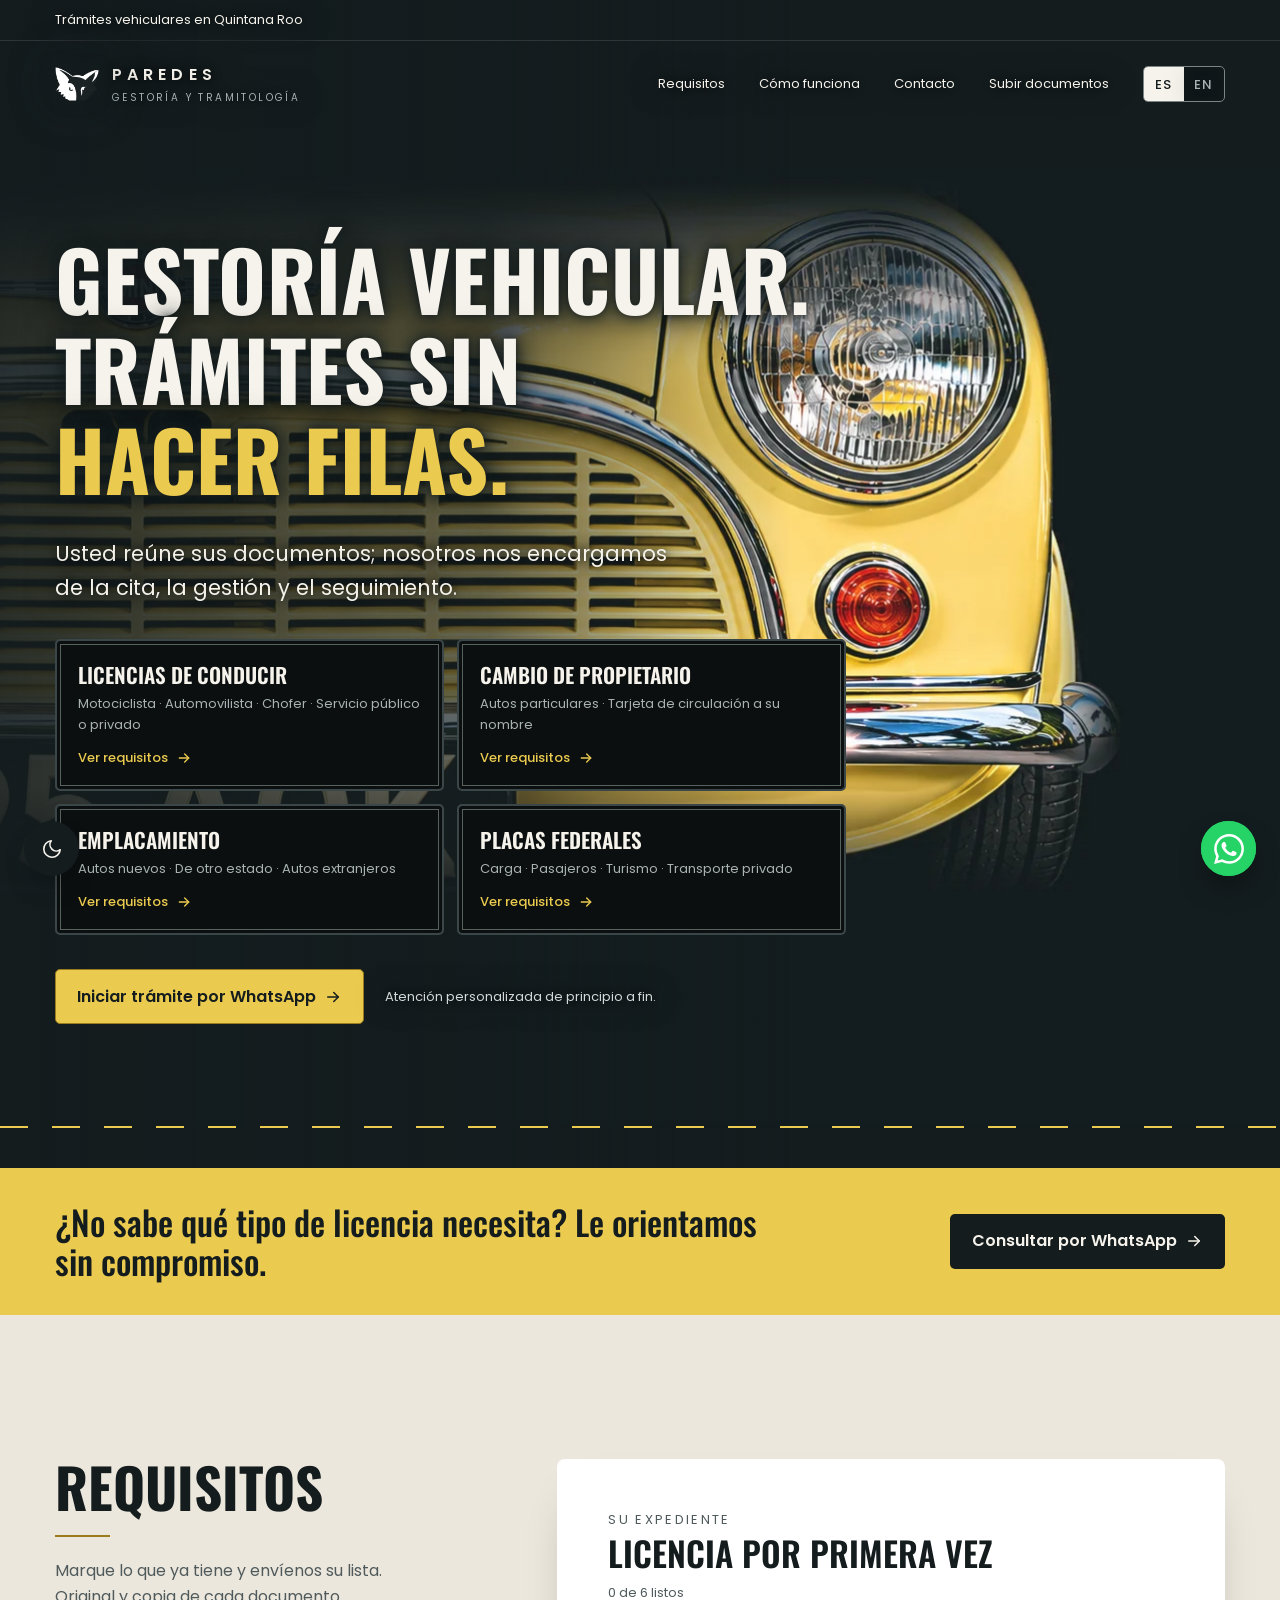
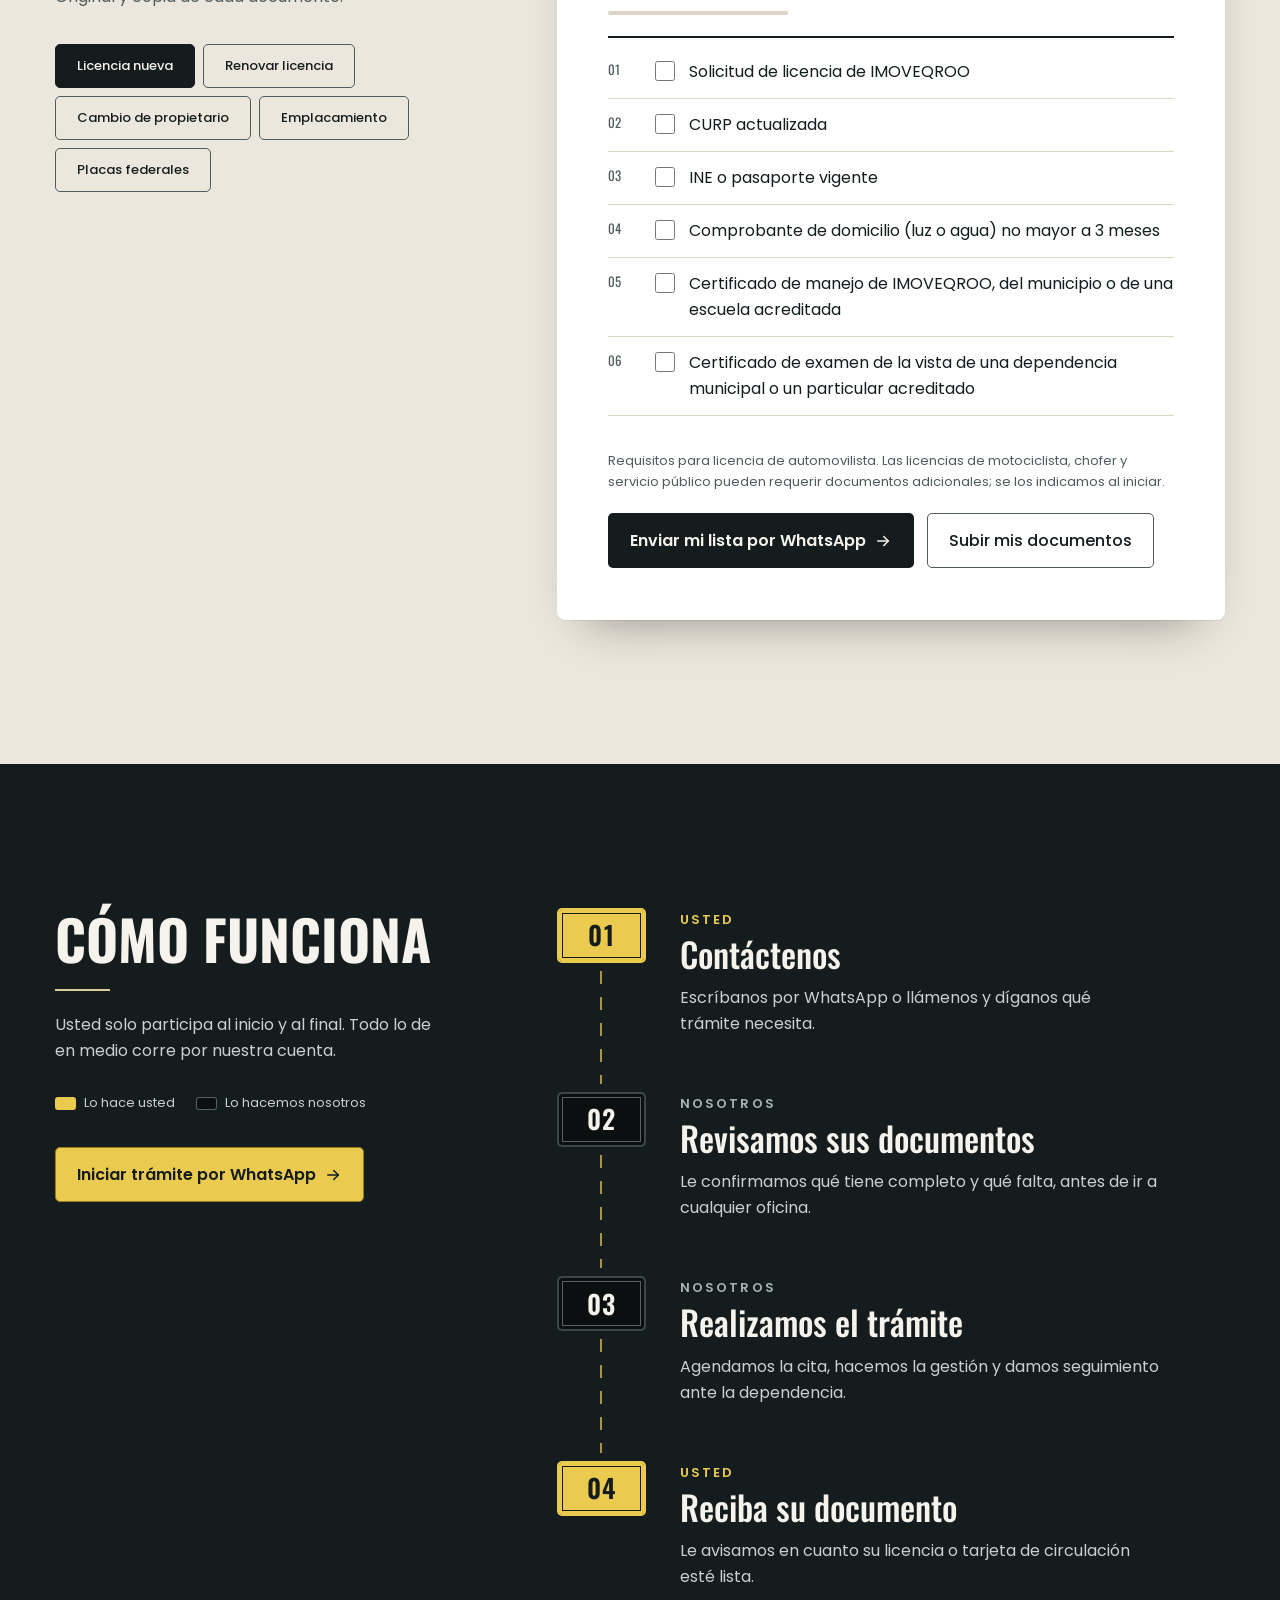
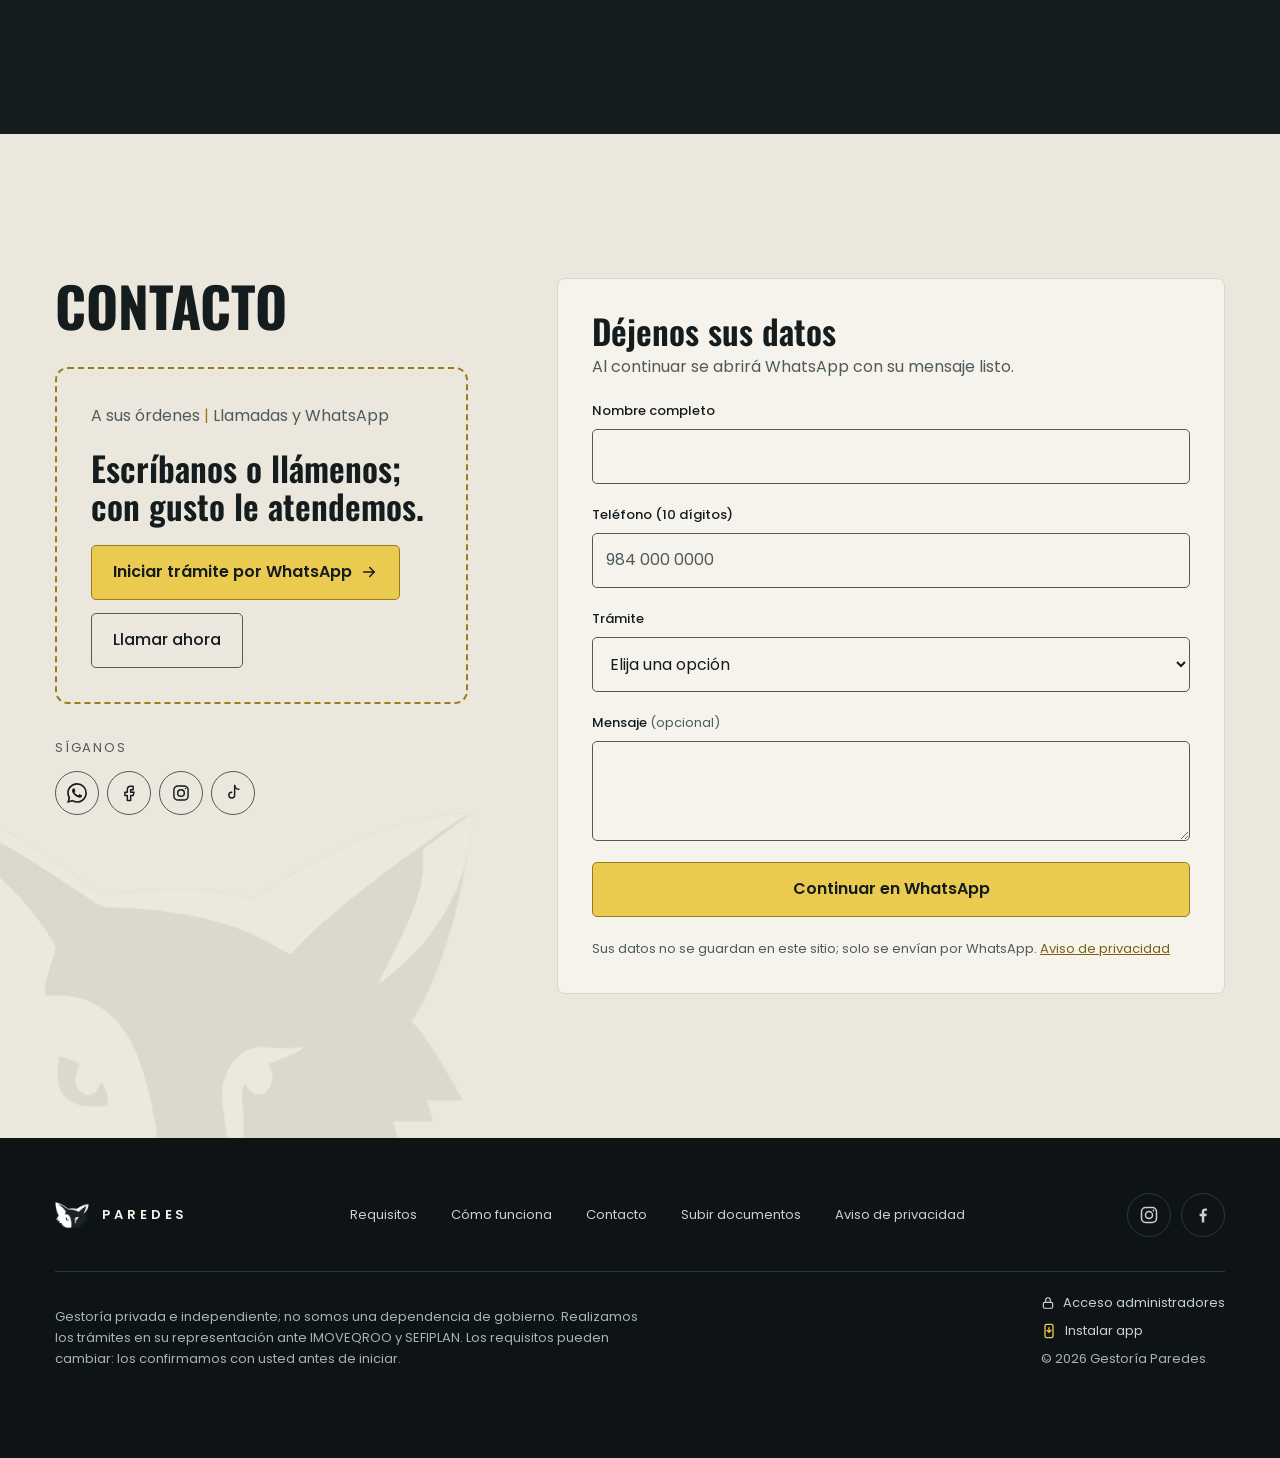
==== commit 13befe99: "Add files via upload" ====
--- a/index.html
+++ b/index.html
@@ -1,2154 +1,387 @@
-<!DOCTYPE html>
+<!doctype html>
 <html lang="es">
 <head>
-<meta charset="UTF-8">
-<meta name="viewport" content="width=device-width, initial-scale=1, viewport-fit=cover">
-<meta name="theme-color" content="#0bbfc4">
-<title>Registro de Socios · Sindicato de Taxistas Lázaro Cárdenas del Río</title>
-<link rel="icon" href="favicon.ico?v=2" sizes="any">
-<link rel="icon" type="image/png" sizes="32x32" href="favicon-32.png?v=2">
-<link rel="icon" type="image/png" sizes="512x512" href="logo.png?v=2">
-<link rel="apple-touch-icon" href="apple-touch-icon.png?v=2">
+<meta charset="utf-8">
+<meta name="viewport" content="width=device-width, initial-scale=1">
+<title>Gestoría Paredes — Licencias y cambio de propietario sin hacer filas</title>
+<meta name="description" content="Gestoría vehicular en Quintana Roo. Tramitamos su licencia de conducir (motociclista, automovilista, chofer, servicio público) el cambio de propietario, el emplacamiento de su auto (incluidos autos extranjeros) y placas federales. Consulte los requisitos y escríbanos por WhatsApp.">
+<meta name="theme-color" content="#141C1E">
+<meta property="og:type" content="website">
+<meta property="og:locale" content="es_MX">
+<meta property="og:title" content="Gestoría Paredes — Trámites vehiculares sin hacer filas">
+<meta property="og:description" content="Licencias de conducir, cambio de propietario, emplacamiento (incluidos autos extranjeros) y placas federales. Usted reúne sus documentos; nosotros nos encargamos de la cita, la gestión y el seguimiento.">
+<meta property="og:image" content="img/compartir.jpg">
+<meta name="twitter:card" content="summary_large_image">
+<link rel="icon" href="favicon.ico" sizes="any">
+<link rel="icon" type="image/png" sizes="32x32" href="img/favicon-32.png">
+<link rel="apple-touch-icon" href="img/apple-touch-icon.png">
 <link rel="manifest" href="manifest.webmanifest">
 <meta name="mobile-web-app-capable" content="yes">
 <meta name="apple-mobile-web-app-capable" content="yes">
-<meta name="apple-mobile-web-app-status-bar-style" content="default">
-<meta name="apple-mobile-web-app-title" content="Socios">
-<meta name="application-name" content="Socios">
+<meta name="apple-mobile-web-app-status-bar-style" content="black">
+<meta name="apple-mobile-web-app-title" content="Paredes">
+
 <link rel="preconnect" href="https://fonts.googleapis.com">
 <link rel="preconnect" href="https://fonts.gstatic.com" crossorigin>
-<link href="https://fonts.googleapis.com/css2?family=Bricolage+Grotesque:opsz,wght@12..96,400;12..96,600;12..96,800&family=Space+Mono:wght@700&display=swap" rel="stylesheet">
-<style>
-  :root{
-    --turq:#0bbfc4;
-    --turq-deep:#06737d;
-    --lagoon:#7ff3f0;
-    --cyan:#00ffff;
-    --foam:#eafaf8;
-    --ink:#0b1f22;
-    --muted:#5f8486;
-    --white:#fff;
-    --coral:#ef5b5b;
-    --r:22px;
-    --display:'Bricolage Grotesque',system-ui,sans-serif;
-    --mono:'Space Mono',ui-monospace,monospace;
-  }
-  *{box-sizing:border-box;margin:0;padding:0}
-  html,body{min-height:100%}
-  body{font-family:var(--display);color:var(--ink);background:var(--white);-webkit-font-smoothing:antialiased}
-  button,input{font-family:inherit;font-size:inherit;color:inherit}
-  button{cursor:pointer;border:none;background:none}
-  svg{display:block}
-  [hidden]{display:none!important}
-
-  /* ---------- Botones ---------- */
-  .btn{display:inline-flex;align-items:center;justify-content:center;gap:8px;border-radius:999px;padding:14px 22px;font-weight:800;letter-spacing:.2px;transition:transform .12s,background .2s,box-shadow .2s}
-  .btn:active{transform:scale(.96)}
-  .btn-main{background:var(--ink);color:#fff;box-shadow:0 6px 0 -2px var(--turq)}
-  .btn-main:hover{background:#082a2d}
-  .btn-turq{background:var(--turq);color:#fff}
-  .btn-soft{background:var(--foam);color:var(--turq-deep)}
-  .btn-danger{background:var(--coral);color:#fff}
-  .btn[disabled]{opacity:.55;pointer-events:none}
-
-  .checker{background:conic-gradient(var(--cyan) 25%,var(--ink) 0 50%,var(--cyan) 0 75%,var(--ink) 0) 0 0/var(--ck,12px) var(--ck,12px)}
-
-  /* ================= LOGIN ================= */
-  #login{min-height:100vh;min-height:100dvh;background:linear-gradient(170deg,var(--turq) 0%,var(--turq-deep) 100%);position:relative;overflow:hidden;display:flex;flex-direction:column;align-items:center;padding:0 20px 140px}
-  .lanyard{--ck:13px;width:26px;height:min(16vh,130px);border-radius:0 0 6px 6px;flex-shrink:0;box-shadow:0 0 0 3px rgba(11,31,34,.25)}
-  .badge{background:var(--white);width:100%;max-width:360px;border-radius:26px;padding:22px 24px 26px;position:relative;box-shadow:0 30px 60px -20px rgba(4,40,44,.55);transform-origin:50% -60px;animation:swing 1.4s cubic-bezier(.3,1.6,.5,1) both}
-  @keyframes swing{0%{transform:rotate(-7deg) translateY(-30px);opacity:0}100%{transform:none;opacity:1}}
-  .badge::before{content:'';position:absolute;top:14px;left:50%;width:54px;height:10px;margin-left:-27px;border-radius:10px;background:var(--foam);box-shadow:inset 0 2px 3px rgba(0,0,0,.12)}
-  .badge-head{margin-top:18px;text-align:center}
-  .org-logo{width:132px;height:132px;display:block;margin:0 auto 12px;border-radius:50%;box-shadow:0 10px 24px -10px rgba(11,31,34,.5);animation:spinin 1.2s .3s cubic-bezier(.2,1.2,.4,1) both}
-  @keyframes spinin{from{transform:rotate(-120deg) scale(.6);opacity:0}to{transform:none;opacity:1}}
-  .logo{width:62px;height:62px;margin:0 auto 10px;border-radius:18px;background:var(--turq);display:grid;place-items:center;transform:rotate(-6deg)}
-  .badge h1{font-size:1.85rem;font-weight:800;line-height:1;letter-spacing:-1px}
-  .badge h1 span{color:var(--turq)}
-  .badge-head p{color:var(--muted);margin-top:6px;font-size:.85rem;font-weight:600;line-height:1.3}
-  .lf{margin-top:16px}
-  .lf label{display:block;font-size:.8rem;font-weight:800;text-transform:uppercase;letter-spacing:1px;color:var(--muted);margin:0 0 6px 4px}
-  .inp{display:flex;align-items:center;background:var(--foam);border:2px solid transparent;border-radius:16px;transition:border .2s,background .2s}
-  .inp:focus-within{border-color:var(--turq);background:#fff}
-  .inp input{flex:1;min-width:0;border:none;background:transparent;padding:14px 16px;font-size:1.05rem;outline:none}
-  .inp button{padding:0 14px;color:var(--muted)}
-  .login-err{color:var(--coral);font-weight:600;font-size:.9rem;text-align:center;margin-top:14px;min-height:1.2em}
-  .badge .btn{width:100%;margin-top:14px;font-size:1.05rem}
-  .shake{animation:shake .4s}
-  @keyframes shake{25%{transform:translateX(-8px)}50%{transform:translateX(8px)}75%{transform:translateX(-4px)}}
-
-  .waves{position:absolute;left:0;right:0;bottom:0;height:140px;pointer-events:none}
-  .waves svg{position:absolute;bottom:0;width:200%;height:100%}
-  .w1{animation:drift 14s linear infinite;opacity:.35}
-  .w2{animation:drift 9s linear infinite reverse;opacity:.6}
-  .w3{animation:drift 20s linear infinite}
-  @keyframes drift{from{transform:translateX(0)}to{transform:translateX(-50%)}}
-
-  /* ================= APP ================= */
-  .top{background:linear-gradient(160deg,var(--turq),var(--turq-deep));color:#fff;padding:26px 0 0;position:relative;overflow:hidden}
-  .top::before{content:'';position:absolute;top:0;left:0;right:0;height:10px;--ck:10px;background:conic-gradient(var(--cyan) 25%,var(--ink) 0 50%,var(--cyan) 0 75%,var(--ink) 0) 0 0/10px 10px}
-  .top-inner{max-width:1080px;margin:0 auto;padding:0 20px;position:relative;z-index:1}
-  .bar{display:flex;align-items:center;justify-content:space-between;gap:12px}
-  .brand{display:flex;align-items:center;gap:10px;font-weight:800;font-size:1.1rem;letter-spacing:-.3px}
-  .brand-logo{width:48px;height:48px;border-radius:50%;box-shadow:0 0 0 3px rgba(255,255,255,.35);flex-shrink:0}
-  .brand small{display:block;font-size:.72rem;font-weight:600;opacity:.85;letter-spacing:.2px}
-  .user{display:flex;align-items:center;gap:6px;background:rgba(255,255,255,.16);border-radius:999px;padding:5px 6px 5px 14px;font-weight:600;font-size:.9rem}
-  .user button{background:#fff;color:var(--turq-deep);border-radius:999px;padding:6px 12px;font-weight:800;font-size:.8rem}
-  .hero{display:flex;align-items:flex-end;justify-content:space-between;gap:16px;padding:30px 0 20px}
-  .hero h2{font-size:clamp(2rem,8vw,4.2rem);font-weight:800;line-height:.9;letter-spacing:-2px}
-  .hero h2 em{font-style:normal;color:var(--lagoon)}
-  .count{text-align:right;flex-shrink:0}
-  .count b{display:block;font-family:var(--mono);font-size:clamp(2.2rem,7vw,3.4rem);line-height:1}
-  .count span{font-size:.85rem;opacity:.85;font-weight:600}
-  .top-mark{position:absolute;right:-80px;top:-10px;width:420px;opacity:.06;transform:rotate(-14deg);filter:grayscale(1);pointer-events:none}
-  .kicker{display:flex;align-items:center;gap:8px;font-size:.78rem;font-weight:800;letter-spacing:2px;text-transform:uppercase;opacity:.9;margin-bottom:10px}
-  .kicker i{width:8px;height:8px;border-radius:50%;background:var(--cyan);box-shadow:0 0 0 0 rgba(0,255,255,.7);animation:pulse 2s infinite}
-  @keyframes pulse{70%{box-shadow:0 0 0 9px rgba(0,255,255,0)}100%{box-shadow:0 0 0 0 rgba(0,255,255,0)}}
-  .quote{margin-top:12px;font-weight:600;opacity:.92;font-size:1rem}
-  .stats{display:flex;gap:8px;flex-wrap:wrap;padding:4px 0 6px}
-  .chip{display:inline-flex;align-items:center;gap:8px;background:rgba(255,255,255,.14);border:1.5px solid rgba(255,255,255,.3);color:#fff;border-radius:999px;padding:7px 14px;font-weight:700;font-size:.86rem;white-space:nowrap;transition:background .2s,transform .12s}
-  .chip:hover{background:rgba(255,255,255,.24)}
-  .chip:active{transform:scale(.95)}
-  .chip b{font-family:var(--mono);font-size:.82rem;background:rgba(11,31,34,.25);border-radius:999px;padding:1px 7px}
-  .chip.on{background:#fff;color:var(--turq-deep);border-color:#fff}
-  .chip.on b{background:var(--foam)}
-  .top-waves{position:relative;height:64px;margin-top:10px}
-  .top-waves svg{position:absolute;left:0;bottom:-1px;width:200%;height:100%}
-
-  .wrap{max-width:1040px;margin:0 auto;padding:0 16px 120px}
-  .tools{display:flex;gap:10px;margin-top:-34px;position:relative;z-index:2}
-  .search{flex:1;display:flex;align-items:center;gap:10px;background:#fff;border-radius:999px;padding:0 20px;box-shadow:0 10px 30px -10px rgba(10,125,132,.45);border:2px solid transparent;transition:border .2s}
-  .search:focus-within{border-color:var(--turq)}
-  .search input{flex:1;min-width:0;border:none;outline:none;padding:16px 0;font-size:1.02rem;background:transparent}
-  .search svg{color:var(--turq)}
-  .tools .btn-main{flex-shrink:0}
-
-  .grid{display:grid;grid-template-columns:repeat(auto-fill,minmax(230px,1fr));gap:22px;margin-top:30px}
-
-  /* ---------- Gafete de socio ---------- */
-  .card{background:#fff;border-radius:var(--r);box-shadow:0 2px 0 var(--foam),0 14px 34px -18px rgba(13,59,63,.45);overflow:hidden;display:flex;flex-direction:column;animation:pop .45s cubic-bezier(.2,1.3,.4,1) both;transition:transform .2s}
-  .card:hover{transform:translateY(-4px) rotate(-.6deg)}
-  @keyframes pop{from{opacity:0;transform:translateY(16px) scale(.97)}to{opacity:1;transform:none}}
-  .band{height:86px;background:linear-gradient(135deg,var(--turq),var(--turq-deep));position:relative;color:#fff;padding:14px 16px;display:flex;justify-content:space-between;align-items:flex-start}
-  .band::before{content:'';position:absolute;inset:0;background:repeating-linear-gradient(-45deg,rgba(255,255,255,.08) 0 7px,transparent 7px 14px)}
-  .band::after{content:'';position:absolute;top:10px;left:50%;width:40px;height:8px;margin-left:-20px;border-radius:8px;background:rgba(255,255,255,.9);box-shadow:inset 0 2px 3px rgba(0,0,0,.2)}
-  .band-ck{position:absolute;left:0;right:0;bottom:0;height:10px;--ck:10px}
-  .tag{position:relative;font-size:.68rem;font-weight:800;letter-spacing:2px;opacity:.9}
-  .num i{font-style:normal}.num u{display:none;text-decoration:none}
-  .num{position:relative;font-family:var(--mono);font-size:.95rem;background:rgba(13,59,63,.28);padding:2px 8px;border-radius:8px}
-  .photo{width:96px;height:96px;border-radius:50%;margin:-50px auto 0;border:5px solid #fff;background:var(--foam);position:relative;overflow:hidden;display:grid;place-items:center;font-weight:800;font-size:1.9rem;color:var(--turq-deep);box-shadow:0 6px 16px -6px rgba(13,59,63,.4)}
-  .photo img{width:100%;height:100%;object-fit:cover;position:absolute;inset:0}
-  .photo.clickable{cursor:zoom-in}
-  .card-body{padding:10px 18px 16px;text-align:center;display:flex;flex-direction:column;align-items:center;gap:12px;flex:1}
-  .card h3{font-size:1.2rem;font-weight:800;line-height:1.15;letter-spacing:-.3px;word-break:break-word}
-
-  .plate{display:inline-flex;flex-direction:column;align-items:center;background:#fff;border:2.5px solid var(--ink);border-radius:9px;padding:2px 12px 4px;min-width:140px;position:relative}
-  .plate::before,.plate::after{content:'';position:absolute;top:50%;width:5px;height:5px;border-radius:50%;background:var(--ink);opacity:.35}
-  .plate::before{left:5px}.plate::after{right:5px}
-  .plate small{font-size:.52rem;font-weight:800;letter-spacing:2.5px;color:var(--turq-deep)}
-  .plate b{font-family:var(--mono);font-size:1.2rem;letter-spacing:1.5px;line-height:1.1}
-  .plate.none{border-style:dashed;border-color:#b9d6d5;color:var(--muted)}
-  .plate.none b{font-size:.85rem;letter-spacing:.5px;font-family:var(--display);font-weight:600;padding:4px 0}
-
-  .card-actions{display:flex;border-top:2px dashed var(--foam)}
-  .card-actions button{flex:1;padding:13px;font-weight:800;font-size:.88rem;display:flex;align-items:center;justify-content:center;gap:6px;color:var(--turq-deep);transition:background .2s}
-  .card-actions button:hover{background:var(--foam)}
-  .card-actions button+button{border-left:2px dashed var(--foam);color:var(--coral)}
-  .card-actions button+button:hover{background:#fdeeee}
-
-  .empty{text-align:center;padding:60px 20px;color:var(--muted)}
-  .empty svg{margin:0 auto 14px}
-  .empty h3{color:var(--ink);font-size:1.3rem;margin-bottom:4px}
-
-  .loader{display:flex;justify-content:center;gap:8px;padding:70px 0}
-  .loader i{width:12px;height:12px;border-radius:50%;background:var(--turq);animation:bob .9s ease-in-out infinite}
-  .loader i:nth-child(2){animation-delay:.15s}.loader i:nth-child(3){animation-delay:.3s}
-  @keyframes bob{50%{transform:translateY(-12px);opacity:.5}}
-
-  .fab{position:fixed;right:18px;bottom:calc(20px + env(safe-area-inset-bottom));width:64px;height:64px;border-radius:22px;background:var(--ink);color:#fff;display:none;place-items:center;box-shadow:0 6px 0 -2px var(--turq),0 14px 28px -8px rgba(13,59,63,.6);z-index:20;transform:rotate(-6deg)}
-  .fab:active{transform:rotate(-6deg) scale(.94)}
-
-  /* ---------- Hojas / modales ---------- */
-  .overlay{position:fixed;inset:0;background:rgba(8,42,45,.55);backdrop-filter:blur(3px);display:none;align-items:flex-end;justify-content:center;z-index:50}
-  .overlay.open{display:flex}
-  .sheet{background:#fff;width:100%;overflow-x:hidden;max-width:460px;border-radius:28px 28px 0 0;padding:14px 22px calc(24px + env(safe-area-inset-bottom));max-height:94vh;overflow:auto;animation:rise .3s cubic-bezier(.2,1.2,.4,1)}
-  @keyframes rise{from{transform:translateY(60px);opacity:0}to{transform:none;opacity:1}}
-  .grab{width:44px;height:5px;border-radius:5px;background:#d4ebea;margin:0 auto 14px}
-  .sheet h2{font-size:1.6rem;font-weight:800;letter-spacing:-.5px;text-align:center}
-  .sheet .sub{color:var(--muted);text-align:center;margin:4px 0 18px}
-
-  .pick{display:flex;flex-direction:column;align-items:center;gap:8px;margin-bottom:8px}
-  .pick-circle{width:124px;height:124px;border-radius:50%;background:var(--foam);border:3px dashed var(--lagoon);display:grid;place-items:center;position:relative;overflow:hidden;color:var(--turq-deep);transition:border .2s}
-  .pick-circle:hover{border-color:var(--turq)}
-  .pick-circle img{position:absolute;inset:0;width:100%;height:100%;object-fit:cover}
-  .pick-circle .cam{position:absolute;right:6px;bottom:6px;width:34px;height:34px;border-radius:50%;background:var(--ink);color:#fff;display:grid;place-items:center;z-index:2}
-  .pick-hint{font-size:.85rem;color:var(--muted);font-weight:600}
-  .pick-remove{font-size:.82rem;color:var(--coral);font-weight:800}
-
-  .row{display:grid;grid-template-columns:110px minmax(0,1fr);gap:12px}
-  .row .lf{min-width:0}
-  .plate-input{background:#fff;border:2.5px solid var(--ink);border-radius:14px;display:flex;flex-direction:column;align-items:center;padding:4px 10px 2px}
-  .plate-input:focus-within{border-color:var(--turq);box-shadow:0 0 0 4px var(--foam)}
-  .plate-input small{font-size:.6rem;font-weight:800;letter-spacing:3px;color:var(--turq-deep);padding-top:4px}
-  .plate-input input{width:100%;border:none;outline:none;text-align:center;font-family:var(--mono);font-size:1.5rem;letter-spacing:3px;text-transform:uppercase;padding:2px 0 8px;background:transparent}
-  .plate-input input::placeholder{color:#c3dcdb}
-  .mono input{font-family:var(--mono)}
-  .sheet-actions{display:flex;gap:10px;margin-top:22px}
-  .sheet-actions .btn{flex:1}
-
-  .confirm-photo{margin:4px auto 14px}
-
-  .lightbox{position:fixed;inset:0;background:rgba(8,42,45,.85);display:none;place-items:center;z-index:70;padding:24px;cursor:zoom-out}
-  .lightbox.open{display:grid}
-  .lightbox img{max-width:100%;max-height:85vh;border-radius:24px;border:6px solid #fff}
-
-  .toast{position:fixed;left:50%;top:calc(16px + env(safe-area-inset-top));transform:translate(-50%,-30px);background:var(--ink);color:#fff;padding:12px 20px;border-radius:999px;font-weight:600;opacity:0;transition:.35s cubic-bezier(.2,1.3,.4,1);z-index:80;pointer-events:none;width:max-content;max-width:calc(100vw - 32px);text-align:center;display:flex;align-items:center;gap:8px}
-  .toast.show{opacity:1;transform:translate(-50%,0)}
-  .toast.error{background:var(--coral)}
-  .demo{background:#fff6d8;color:#7a5d00;border-radius:14px;padding:10px 14px;font-size:.85rem;margin-top:16px;text-align:center}
-
-  @media (min-width:640px){
-    .overlay{align-items:center;padding:20px}
-    .sheet{border-radius:28px}
-    .grab{display:none}
-  }
-  @media (max-width:600px){
-    .tools .btn-main{display:none}
-    .fab{display:grid}
-    .hero{padding:22px 0 14px}
-    .top-mark{width:260px;right:-70px;top:40px}
-    .stats{flex-wrap:nowrap;overflow-x:auto;margin:0 -20px;padding:4px 20px 8px;scrollbar-width:none}
-    .stats::-webkit-scrollbar{display:none}
-    .quote{font-size:.9rem}
-    .kicker{font-size:.68rem;letter-spacing:1px}
-    .grid{grid-template-columns:repeat(auto-fill,minmax(160px,1fr));gap:14px}
-    .photo{width:80px;height:80px;margin-top:-42px;font-size:1.5rem}
-    .band{height:74px;padding:12px}
-    .tag,.num i{display:none}
-    .brand small{display:none}
-    .brand{font-size:1rem}
-    .brand-logo{width:42px;height:42px}
-    .num{font-size:.8rem}
-    .num u{display:inline}
-    .card h3{font-size:1.02rem}
-    .plate{min-width:0;padding:2px 9px 3px}
-    .plate b{font-size:.98rem}
-    .card-actions button span{display:none}
-  }
-  @media (prefers-reduced-motion:reduce){*{animation:none!important;transition:none!important}}
-</style>
-<style>
-  /* ================= v4: INE, detalle, escáner ================= */
-  .sheet.wide{max-width:560px}
-  textarea.ta{width:100%;border:none;background:transparent;padding:13px 16px;font-size:1rem;font-family:inherit;color:var(--ink);outline:none;resize:vertical;min-height:70px}
-  .inp input[type=date]{min-height:50px}
-  .sec{display:flex;align-items:center;gap:10px;font-weight:800;font-size:1.02rem;margin:22px 0 10px}
-  .sec-n{width:28px;height:28px;border-radius:9px;background:var(--ink);color:var(--cyan);display:grid;place-items:center;font-family:var(--mono);font-size:.85rem;transform:rotate(-6deg)}
-  .sec small{margin-left:auto;font-weight:600;color:var(--muted);font-size:.78rem}
-  .row2{display:grid;grid-template-columns:minmax(0,1fr) minmax(0,1fr);gap:12px}
-  .row2 .lf,.row .lf{min-width:0}
-  .lf .tagauto{display:none;margin-left:6px;background:var(--cyan);color:var(--ink);border-radius:6px;padding:0 6px;font-size:.62rem;letter-spacing:1px;vertical-align:1px}
-  .lf.auto .tagauto{display:inline-block}
-  .lf.auto .inp{border-color:var(--cyan);background:#effffe;box-shadow:0 0 0 4px rgba(0,255,255,.12)}
-  .upper input{text-transform:uppercase;font-family:var(--mono);letter-spacing:.5px}
-
-  /* --- Ranuras de INE --- */
-  .ine-slots{display:grid;grid-template-columns:1fr 1fr;gap:12px}
-  .ine-slot{display:flex;flex-direction:column;gap:6px;text-align:left}
-  .ine-img{position:relative;aspect-ratio:1.585;border-radius:14px;background:var(--foam);border:2.5px dashed var(--lagoon);overflow:hidden;display:grid;place-items:center;color:var(--turq-deep);transition:border .2s,transform .12s}
-  .ine-slot:hover .ine-img{border-color:var(--turq)}
-  .ine-slot:active .ine-img{transform:scale(.97)}
-  .ine-img img{position:absolute;inset:0;width:100%;height:100%;object-fit:cover}
-  .ine-img .ph{display:flex;flex-direction:column;align-items:center;gap:4px;font-weight:800;font-size:.8rem}
-  .ine-slot.has .ine-img{border-style:solid;border-color:var(--ink)}
-  .ine-slot.ok .ine-img{border-color:#1f9d5c}
-  .ine-slot.warn .ine-img{border-color:#e19a00}
-  .ine-slot.bad .ine-img{border-color:var(--coral)}
-  .ine-lbl{display:flex;align-items:center;justify-content:space-between;font-weight:800;font-size:.85rem}
-  .st{font-size:.72rem;font-weight:800;border-radius:999px;padding:2px 8px;background:var(--foam);color:var(--muted)}
-  .st.ok{background:#e3f7ec;color:#1a7f4b}
-  .st.warn{background:#fff3d6;color:#9a6700}
-  .st.bad{background:#fdeaea;color:#c0392b}
-  .st.info{background:var(--foam);color:var(--turq-deep)}
-  .reading .ine-img::after{content:'';position:absolute;left:0;right:0;height:3px;background:linear-gradient(90deg,transparent,var(--cyan),transparent);box-shadow:0 0 12px var(--cyan);animation:scanline 1.4s ease-in-out infinite}
-  .reading .ine-img::before{content:'';position:absolute;inset:0;background:rgba(11,31,34,.35);z-index:1}
-
-  .ine-match{margin-top:10px;border-radius:12px;padding:8px 12px;font-weight:800;font-size:.85rem;text-align:center}
-  .ine-match.ok{background:#e3f7ec;color:#1a7f4b}
-  .ine-match.bad{background:#fdeaea;color:#c0392b}
-  .ine-match.info{background:var(--foam);color:var(--turq-deep)}
-  .ine-msg{margin-top:12px;border-radius:16px;padding:12px 14px;font-size:.88rem;line-height:1.4;border:2px solid}
-  .ine-msg b.t{display:block;font-size:.95rem;margin-bottom:4px}
-  .ine-msg ul{margin:6px 0 0 18px}
-  .ine-msg.ok{background:#effaf4;border-color:#bfe9d1;color:#14593a}
-  .ine-msg.warn{background:#fff8e6;border-color:#f5dc9c;color:#7a5200}
-  .ine-msg.bad{background:#fdf0f0;border-color:#f3c3c3;color:#8d2a2a}
-  .ine-msg.info{background:var(--foam);border-color:#c9eeec;color:var(--turq-deep)}
-  .ine-msg .det{display:grid;grid-template-columns:auto 1fr;gap:2px 10px;margin-top:6px;font-size:.82rem}
-  .ine-msg .det span{opacity:.75}
-  .ine-msg .det em{font-style:normal;font-weight:700;word-break:break-word}
-
-  .pick-row{display:flex;align-items:center;gap:14px;margin-bottom:6px}
-  .pick-row .pick-circle{width:84px;height:84px;flex-shrink:0}
-  .pick-row .pick-circle .cam{width:28px;height:28px;right:2px;bottom:2px}
-  .pick-row .txt{display:flex;flex-direction:column;align-items:flex-start;gap:2px}
-
-  /* --- Tarjeta: concesión, edad, INE --- */
-  .meta-row{display:flex;flex-wrap:wrap;justify-content:center;gap:6px}
-  .card{cursor:pointer}
-  .req{color:var(--coral)}
-  .inp .pref{padding-left:16px;font-family:var(--mono);font-weight:700;color:var(--muted)}
-  #f_telefono{font-family:var(--mono);letter-spacing:.5px}
-  .det-list .tel-acts{display:flex;gap:6px;margin-top:8px;flex-wrap:wrap;padding:0;border:0}
-  .tel-acts a{display:inline-flex;align-items:center;gap:6px;padding:7px 12px;border-radius:999px;font-weight:800;font-size:.82rem;text-decoration:none;background:var(--foam);color:var(--turq-deep)}
-  .tel-acts a.wa{background:#e3f7ec;color:#1a7f4b}
-  .addr-sum{width:100%;display:flex;align-items:center;gap:10px;background:var(--foam);border:2px solid transparent;border-radius:16px;padding:12px 14px;text-align:left;transition:border .2s,background .2s}
-  .addr-sum:hover{border-color:var(--lagoon)}
-  .addr.open .addr-sum{border-color:var(--turq);background:#fff;border-bottom-left-radius:6px;border-bottom-right-radius:6px}
-  .addr.err .addr-sum{border-color:var(--coral);background:#fff6f6}
-  .addr-txt{flex:1;min-width:0;font-weight:600;line-height:1.3}
-  .addr-txt.vacio{color:#8fb1b2;font-weight:500}
-  .addr-chev{transition:transform .25s;color:var(--turq-deep);flex-shrink:0}
-  .addr.open .addr-chev{transform:rotate(180deg)}
-  .addr-body{border:2px solid var(--turq);border-top:none;border-radius:0 0 16px 16px;padding:4px 12px 12px;margin-top:-4px;animation:rise .2s ease}
-  .addr-body .lf{margin-top:10px}
-  .addr-body .inp input,.addr-body .inp select{padding:11px 13px;font-size:.98rem}
-  .inp select{flex:1;min-width:0;border:none;background:transparent;padding:14px 16px;font-size:1.05rem;font-family:inherit;color:var(--ink);outline:none;appearance:none;-webkit-appearance:none}
-  .row3{display:grid;grid-template-columns:minmax(0,1fr) minmax(0,1fr);gap:10px}
-  .lf.bad .inp{border-color:var(--coral);background:#fff6f6}
-  .lf .msg{display:none;color:#c0392b;font-size:.78rem;font-weight:700;margin:4px 0 0 4px}
-  .lf.bad .msg{display:block}
-  .addr-foot{display:flex;align-items:center;justify-content:space-between;gap:10px;margin-top:12px;flex-wrap:wrap}
-  .linkbtn{color:var(--turq-deep);font-weight:800;font-size:.85rem;text-decoration:underline;text-underline-offset:3px}
-
-  /* --- Detalle --- */
-  .det-head{display:flex;align-items:center;gap:14px;margin-bottom:6px}
-  .det-head .photo{margin:0;width:84px;height:84px;flex-shrink:0;font-size:1.6rem}
-  .det-head h2{text-align:left;font-size:1.4rem;line-height:1.1}
-  .det-head .chips{display:flex;flex-wrap:wrap;gap:6px;margin-top:6px}
-  .det-list{margin-top:14px;border-top:2px dashed var(--foam)}
-  .det-list div{display:grid;grid-template-columns:120px 1fr;gap:10px;padding:11px 2px;border-bottom:2px dashed var(--foam);font-size:.95rem}
-  .det-list dt{font-size:.72rem;font-weight:800;letter-spacing:1px;text-transform:uppercase;color:var(--muted);padding-top:3px}
-  .det-list dd{font-weight:600;word-break:break-word}
-  .det-list dd.mono{font-family:var(--mono);font-size:.9rem}
-  .ine-view{display:grid;grid-template-columns:1fr 1fr;gap:10px;margin-top:14px}
-  .ine-view figure{display:flex;flex-direction:column;gap:5px}
-  .ine-view figcaption{font-size:.75rem;font-weight:800;color:var(--muted);letter-spacing:1px;text-transform:uppercase}
-  .ine-view .box{aspect-ratio:1.585;border-radius:12px;background:var(--foam);display:grid;place-items:center;overflow:hidden;color:var(--muted);font-size:.8rem;font-weight:600;cursor:zoom-in}
-  .ine-view .box img{width:100%;height:100%;object-fit:cover}
-  .verify{width:100%;margin-top:12px}
-  .lock-note{display:flex;gap:6px;align-items:center;font-size:.75rem;color:var(--muted);margin-top:8px}
-
-  /* --- Escáner --- */
-  .scanner{position:fixed;inset:0;background:#000;z-index:90;display:none;overflow:hidden}
-  .scanner.open{display:block}
-  .scanner video{position:absolute;inset:0;width:100%;height:100%;object-fit:cover}
-  .scan-frame{position:absolute;left:50%;top:45%;width:min(88vw,560px);aspect-ratio:1.585;transform:translate(-50%,-50%);border-radius:18px;box-shadow:0 0 0 200vmax rgba(5,20,22,.62)}
-  .scan-frame .c{position:absolute;width:38px;height:38px;border:5px solid var(--cyan);transition:border-color .25s}
-  .scan-frame .tl{top:-5px;left:-5px;border-right:0;border-bottom:0;border-radius:18px 0 0 0}
-  .scan-frame .tr{top:-5px;right:-5px;border-left:0;border-bottom:0;border-radius:0 18px 0 0}
-  .scan-frame .bl{bottom:-5px;left:-5px;border-right:0;border-top:0;border-radius:0 0 0 18px}
-  .scan-frame .br{bottom:-5px;right:-5px;border-left:0;border-top:0;border-radius:0 0 18px 0}
-  .scan-frame.vert{width:min(58vw,330px);aspect-ratio:.631;top:42%}
-  .scan-rot{justify-self:end;color:#fff;font-weight:700;background:rgba(255,255,255,.16);border-radius:999px;padding:10px 14px;font-size:.88rem}
-  .scan-frame.good .c{border-color:#3ddc84}
-  .scan-frame.bad .c{border-color:#ffb020}
-  .scan-frame .scan-line{position:absolute;left:5%;right:5%;height:2px;background:linear-gradient(90deg,transparent,var(--cyan),transparent);box-shadow:0 0 10px var(--cyan);animation:scanline 2.4s ease-in-out infinite}
-  @keyframes scanline{0%,100%{top:6%}50%{top:92%}}
-  .scan-frame .ghost{position:absolute;inset:10%;opacity:.18;border:2px dashed #fff;border-radius:10px}
-  .scan-top{position:absolute;top:0;left:0;right:0;padding:calc(16px + env(safe-area-inset-top)) 18px 16px;display:flex;gap:14px;align-items:center;color:#fff;background:linear-gradient(rgba(0,0,0,.5),transparent)}
-  .scan-top b{display:block;font-size:1.15rem}
-  .scan-top span{font-size:.85rem;opacity:.85}
-  .scan-x{width:44px;height:44px;border-radius:50%;background:rgba(255,255,255,.16);color:#fff;font-size:1.4rem;flex-shrink:0}
-  .scan-hint{position:absolute;left:50%;bottom:calc(140px + env(safe-area-inset-bottom));transform:translateX(-50%);background:rgba(11,31,34,.88);color:#fff;padding:10px 18px;border-radius:999px;font-weight:700;font-size:.92rem;white-space:nowrap;transition:background .25s}
-  .scan-hint.good{background:#1f9d5c}
-  .scan-hint.bad{background:#b76e00}
-  .scan-bottom{position:absolute;bottom:0;left:0;right:0;padding:20px 22px calc(28px + env(safe-area-inset-bottom));display:grid;grid-template-columns:1fr auto 1fr;align-items:center;background:linear-gradient(transparent,rgba(0,0,0,.55))}
-  .shutter{width:78px;height:78px;border-radius:50%;background:#fff;box-shadow:0 0 0 6px rgba(255,255,255,.3);transition:transform .1s}
-  .shutter:active{transform:scale(.9)}
-  .scan-side{justify-self:start;color:#fff;font-weight:700;background:rgba(255,255,255,.16);border-radius:999px;padding:10px 16px;font-size:.88rem}
-  .flash{position:absolute;inset:0;background:#fff;opacity:0;pointer-events:none}
-
-  /* --- Editor de la foto --- */
-  .editor{position:fixed;inset:0;background:#0b1f22;z-index:95;display:none;flex-direction:column;color:#fff}
-  .editor.open{display:flex}
-  .ed-top{display:flex;gap:14px;align-items:center;padding:calc(14px + env(safe-area-inset-top)) 18px 8px}
-  .ed-top b{display:block;font-size:1.15rem}
-  .ed-top span{font-size:.85rem;opacity:.8}
-  .ed-stage{flex:1;min-height:0;position:relative;display:grid;place-items:center;overflow:hidden;margin:8px 16px;touch-action:none}
-  #edCanvas{display:block;border-radius:4px}
-  .ed-box{position:absolute;border:2px solid var(--cyan);box-shadow:0 0 0 200vmax rgba(5,20,22,.68);cursor:move;touch-action:none;transition:border-color .2s}
-  .ed-box.good{border-color:#3ddc84}
-  .ed-box.bad{border-color:#ffb020}
-  .grid3{position:absolute;inset:0;pointer-events:none;background:
-    linear-gradient(90deg,transparent calc(33.33% - .5px),rgba(255,255,255,.35) 0 calc(33.33% + .5px),transparent 0 calc(66.66% - .5px),rgba(255,255,255,.35) 0 calc(66.66% + .5px),transparent 0),
-    linear-gradient(transparent calc(33.33% - .5px),rgba(255,255,255,.35) 0 calc(33.33% + .5px),transparent 0 calc(66.66% - .5px),rgba(255,255,255,.35) 0 calc(66.66% + .5px),transparent 0)}
-  .ed-box .h{position:absolute;width:26px;height:26px;border:5px solid #fff}
-  .ed-box .h::before,.ed-box .e::before{content:'';position:absolute;inset:-14px}
-  .ed-box .tl{top:-5px;left:-5px;border-right:0;border-bottom:0;cursor:nwse-resize}
-  .ed-box .tr{top:-5px;right:-5px;border-left:0;border-bottom:0;cursor:nesw-resize}
-  .ed-box .bl{bottom:-5px;left:-5px;border-right:0;border-top:0;cursor:nesw-resize}
-  .ed-box .br{bottom:-5px;right:-5px;border-left:0;border-top:0;cursor:nwse-resize}
-  .ed-box .e{position:absolute;background:#fff;border-radius:4px}
-  .ed-box .e.t,.ed-box .e.b{left:50%;width:34px;height:5px;margin-left:-17px;cursor:ns-resize}
-  .ed-box .e.t{top:-4px}.ed-box .e.b{bottom:-4px}
-  .ed-box .e.l,.ed-box .e.r{top:50%;height:34px;width:5px;margin-top:-17px;cursor:ew-resize}
-  .ed-box .e.l{left:-4px}.ed-box .e.r{right:-4px}
-  .ed-q{align-self:center;margin:6px 0 4px;padding:8px 16px;border-radius:999px;font-weight:700;font-size:.88rem;background:rgba(255,255,255,.12)}
-  .ed-q.good{background:#1f9d5c}
-  .ed-q.bad{background:#b76e00}
-  .ed-tools{display:flex;justify-content:center;gap:10px;padding:8px 12px}
-  .ed-tools button{display:flex;flex-direction:column;align-items:center;gap:4px;color:#fff;background:rgba(255,255,255,.1);border-radius:16px;padding:10px 0;width:76px;font-size:.75rem;font-weight:700;transition:background .2s}
-  .ed-tools button:hover{background:rgba(255,255,255,.18)}
-  .ed-tools button:active{transform:scale(.95)}
-  .ed-actions{display:grid;grid-template-columns:1fr 1.5fr;gap:10px;padding:8px 16px calc(18px + env(safe-area-inset-bottom));width:100%;max-width:560px;margin:0 auto}
-  .ed-repeat{background:rgba(255,255,255,.12);color:#fff}
-  .ed-side{display:flex;flex-direction:column}
-
-  /* --- Administración --- */
-  .es-capturista .solo-admin{display:none!important}
-  .adm-chip{background:rgba(255,255,255,.16);color:#fff;border-radius:999px;padding:8px 14px;font-weight:800;font-size:.82rem;white-space:nowrap}
-  .adm-chip:hover{background:rgba(255,255,255,.26)}
-  .user .who{background:none;color:#fff;padding:0 2px;font-weight:700;font-size:.9rem;text-decoration:underline dotted rgba(255,255,255,.6);text-underline-offset:4px}
-  .tabs{display:flex;gap:6px;background:var(--foam);border-radius:14px;padding:5px;margin:4px 0 16px}
-  .tab{flex:1;padding:10px;border-radius:10px;font-weight:800;font-size:.9rem;color:var(--muted)}
-  .tab.on{background:#fff;color:var(--ink);box-shadow:0 2px 8px -3px rgba(11,31,34,.25)}
-  .adm-head{display:flex;align-items:center;justify-content:space-between;gap:10px;margin:14px 0 10px}
-  .btn.sm{padding:9px 14px;font-size:.85rem}
-  .hint{font-size:.82rem;color:var(--muted);margin:6px 0 10px;line-height:1.4}
-  .fijos{background:var(--foam);border-radius:14px;padding:10px 14px}
-  .fijos summary{font-weight:800;cursor:pointer}
-  .fijos summary small{font-weight:600;color:var(--muted)}
-  .fijos-list{display:flex;flex-wrap:wrap;gap:6px;margin-top:10px}
-  .fijos-list span{background:#fff;border-radius:999px;padding:4px 10px;font-size:.8rem;font-weight:700;color:var(--turq-deep)}
-  .crow{display:flex;align-items:center;gap:10px;padding:11px 12px;border:2px solid var(--foam);border-radius:14px;margin-bottom:8px}
-  .crow .ci{flex:1;min-width:0}
-  .crow .ci b{display:block;word-break:break-word}
-  .crow .ci small{color:var(--muted);font-weight:600;font-size:.78rem}
-  .crow .acts{display:flex;gap:4px;flex-shrink:0}
-  .crow .acts button{width:34px;height:34px;border-radius:10px;background:var(--foam);color:var(--turq-deep);font-weight:800}
-  .crow .acts button:disabled{opacity:.3}
-  .crow .acts .del{color:var(--coral);background:#fdeeee}
-  .crow .acts .del.confirm{width:auto;padding:0 10px;background:var(--coral);color:#fff;font-size:.78rem}
-  .crow .av{width:36px;height:36px;border-radius:50%;background:var(--ink);color:var(--cyan);display:grid;place-items:center;font-weight:800;flex-shrink:0}
-  .vacio-box{text-align:center;color:var(--muted);padding:16px;border:2px dashed var(--foam);border-radius:14px;font-size:.9rem}
-  .editor-card{border:2px solid var(--turq);border-radius:16px;padding:14px;margin-top:10px;animation:rise .2s ease}
-  .editor-card .sheet-actions{margin-top:14px}
-  .switch{display:flex;align-items:center;gap:10px;cursor:pointer;padding:12px 0;text-transform:none;letter-spacing:0;font-size:.9rem!important;color:var(--ink)!important}
-  .switch input{display:none}
-  .switch span{width:46px;height:28px;border-radius:999px;background:#cfe3e2;position:relative;transition:background .2s;flex-shrink:0}
-  .switch span::after{content:'';position:absolute;top:3px;left:3px;width:22px;height:22px;border-radius:50%;background:#fff;transition:transform .2s;box-shadow:0 1px 3px rgba(0,0,0,.2)}
-  .switch input:checked+span{background:var(--turq)}
-  .switch input:checked+span::after{transform:translateX(18px)}
-  .switch em{font-style:normal;font-weight:600}
-  .seg{display:flex;gap:6px}
-  .seg button{flex:1;padding:12px;border-radius:14px;background:var(--foam);font-weight:800;color:var(--muted);border:2px solid transparent}
-  .seg button.on{background:#fff;border-color:var(--turq);color:var(--ink)}
-  @media (max-width:520px){ .adm-chip span{display:none} .adm-chip{padding:7px 11px;font-size:1rem} }
-
-  /* --- Instalar como app --- */
-  .bar-right{display:flex;align-items:center;gap:8px}
-  .install-chip{background:var(--ink);color:var(--cyan);border-radius:999px;padding:8px 14px;font-weight:800;font-size:.82rem;white-space:nowrap;box-shadow:0 4px 0 -1px rgba(0,0,0,.2)}
-  .install-link{display:block;margin:14px auto 0;color:var(--turq-deep);font-weight:800;font-size:.88rem;text-decoration:underline;text-underline-offset:3px}
-  .inst-icon{display:block;width:84px;height:84px;margin:0 auto 10px;border-radius:22px;box-shadow:0 8px 20px -8px rgba(11,31,34,.4)}
-  .inst-steps{display:flex;flex-direction:column;gap:10px;margin:6px 0 4px}
-  .inst-steps div{display:flex;align-items:center;gap:12px;background:var(--foam);border-radius:14px;padding:12px 14px;font-size:.95rem}
-  .inst-steps div>b:first-child{width:28px;height:28px;flex-shrink:0;border-radius:9px;background:var(--ink);color:var(--cyan);display:grid;place-items:center;font-family:var(--mono)}
-  .inst-steps .ico{display:inline-grid;place-items:center;min-width:24px;height:24px;border-radius:6px;background:#fff;font-weight:800}
-  @media (max-width:420px){ .install-chip{padding:7px 10px;font-size:.75rem} .brand > div{display:none} }
-
-  /* ================= Ajustes responsivos ================= */
-  .search{min-width:0}
-  .scan-hint{white-space:normal;max-width:calc(100vw - 32px);width:max-content;text-align:center}
-  .ine-lbl{flex-wrap:wrap;gap:4px}
-  .st{white-space:nowrap}
-
-  @media (max-width:360px){
-    .sec small{display:none}
-    .sheet{padding-left:16px;padding-right:16px}
-    .ed-tools button{width:64px;font-size:.7rem}
-    .hero h2{font-size:1.9rem}
-    .shutter{width:66px;height:66px}
-    .scan-bottom{padding-left:14px;padding-right:14px}
-    .scan-side,.scan-rot{padding:9px 12px;font-size:.8rem}
-  }
-
-  /* Celular acostado (horizontal) */
-  @media (orientation:landscape) and (max-height:520px){
-    /* Inicio de sesión más compacto */
-    .lanyard{height:28px}
-    .org-logo{width:76px;height:76px;margin-bottom:6px}
-    .badge h1{font-size:1.5rem}
-    #login{padding-bottom:40px}
-    .waves{height:70px}
-    /* Escáner: controles a la derecha y marco ajustado a la altura */
-    .scan-frame{left:calc(50% - 60px);top:54%;width:min(70vw,calc((100dvh - 100px) * 1.585))}
-    .scan-frame.vert{width:calc((100dvh - 100px) * .631);top:54%}
-    .scan-top{padding:10px 14px}
-    .scan-top b{font-size:1rem}
-    .scan-hint{left:calc(50% - 60px);bottom:10px;font-size:.8rem;padding:7px 14px}
-    .scan-bottom{left:auto;top:0;width:130px;padding:14px 12px;grid-template-columns:1fr;grid-template-rows:1fr auto 1fr;justify-items:center;background:linear-gradient(90deg,transparent,rgba(0,0,0,.55))}
-    .scan-side{justify-self:center;align-self:start;margin-top:52px}
-    .scan-rot{justify-self:center;align-self:end}
-    .shutter{width:64px;height:64px}
-    /* Editor: imagen a la izquierda, herramientas a la derecha */
-    .editor.open{display:grid;grid-template-columns:minmax(0,1fr) 300px;grid-template-rows:auto minmax(0,1fr)}
-    .ed-top{grid-column:1 / -1;padding:8px 14px 0}
-    .ed-top span{display:none}
-    .ed-stage{margin:6px 10px 10px 14px}
-    .ed-side{justify-content:center;padding-right:10px}
-    .ed-tools{display:grid;grid-template-columns:1fr 1fr;gap:8px;padding:8px 6px}
-    .ed-tools button{width:auto;flex-direction:row;justify-content:center;gap:6px;padding:9px 0}
-    .ed-actions{grid-template-columns:1fr 1.4fr;padding:6px 6px 10px}
-    /* Hojas */
-    .overlay{align-items:center;padding:8px}
-    .sheet{max-height:96dvh;border-radius:22px}
-  }
-  .flash.go{animation:flash .35s ease-out}
-  @keyframes flash{from{opacity:.9}to{opacity:0}}
-
-  @media (max-width:600px){
-    .det-list div{grid-template-columns:1fr;gap:2px}
-    .row2.keep{grid-template-columns:minmax(0,1fr) minmax(0,1fr)}
-    .row2:not(.keep){grid-template-columns:1fr}
-  }
-</style>
-
+<link rel="stylesheet" href="https://fonts.googleapis.com/css2?family=Oswald:wght@500;600;700&amp;family=Poppins:wght@400;500;600&amp;display=swap">
+
+<link rel="stylesheet" href="css/styles.css?v=202611191300">
+<script>
+  /* aplica tema e idioma guardados antes de pintar, para evitar parpadeo */
+  (function () {
+    var d = document.documentElement;
+    try {
+      d.dataset.theme = localStorage.getItem('gp-theme') || 'light';
+      d.dataset.lang = localStorage.getItem('gp-lang') || 'es';
+      d.dataset.pal = '1';
+      d.dataset.intro = sessionStorage.getItem('gp-intro') ? 'no' : 'si';
+    } catch (e) { d.dataset.lang = 'es'; d.dataset.intro = 'si'; }
+  })();
+</script>
 </head>
-<body>
-
-<!-- ================= LOGIN ================= -->
-<section id="login" hidden>
-  <div class="lanyard checker"></div>
-  <form class="badge" id="loginForm" autocomplete="on">
-    <div class="badge-head">
-      <img class="org-logo" src="logo.png" alt="Sindicato de Taxistas Lázaro Cárdenas del Río">
-      <h1>Registro de <span>Socios</span></h1>
-      <p>Sindicato de Taxistas<br>Lázaro Cárdenas del Río</p>
-    </div>
-    <div class="lf">
-      <label for="lu">Usuario</label>
-      <div class="inp"><input id="lu" name="username" autocomplete="username" autocapitalize="none" spellcheck="false" required></div>
-    </div>
-    <div class="lf">
-      <label for="lp">Contraseña</label>
-      <div class="inp">
-        <input id="lp" name="password" type="password" autocomplete="current-password" required>
-        <button type="button" id="eye" aria-label="Mostrar contraseña">
-          <svg width="22" height="22" viewBox="0 0 24 24" fill="none" stroke="currentColor" stroke-width="2" stroke-linecap="round"><path d="M2 12s3.6-7 10-7 10 7 10 7-3.6 7-10 7S2 12 2 12z"/><circle cx="12" cy="12" r="3"/></svg>
-        </button>
-      </div>
-    </div>
-    <div class="login-err" id="loginErr"></div>
-    <button class="btn btn-main" id="loginBtn" type="submit">Entrar</button>
-    <button type="button" class="install-link" id="instLogin" hidden onclick="instalarApp()">📲 Instalar como app en este dispositivo</button>
-  </form>
-  <div class="waves" aria-hidden="true">
-    <svg class="w1" viewBox="0 0 1440 140" preserveAspectRatio="none"><path fill="#fff" d="M0 60c120 30 240 30 360 0s240-30 360 0 240 30 360 0 240-30 360 0v80H0z"/></svg>
-    <svg class="w2" viewBox="0 0 1440 140" preserveAspectRatio="none"><path fill="#fff" d="M0 85c120-25 240-25 360 0s240 25 360 0 240-25 360 0 240 25 360 0v55H0z"/></svg>
-    <svg class="w3" viewBox="0 0 1440 140" preserveAspectRatio="none"><path fill="#fff" d="M0 110c120 15 240 15 360 0s240-15 360 0 240 15 360 0 240-15 360 0v30H0z"/></svg>
-  </div>
-</section>
-
-<!-- ================= APP ================= -->
-<section id="app" hidden>
-  <header class="top">
-    <img class="top-mark" src="logo.png" alt="" aria-hidden="true">
-    <div class="top-inner">
-      <div class="bar">
-        <div class="brand">
-          <img class="brand-logo" src="logo.png" alt="">
-          <div><div>Registro de Socios</div><small>Sindicato de Taxistas · Lázaro Cárdenas del Río</small></div>
-        </div>
-        <div class="bar-right"><button class="install-chip" id="instTop" hidden onclick="instalarApp()">📲 Instalar app</button><button class="adm-chip" id="admBtn" hidden onclick="abrirAdmin()" aria-label="Administrar">⚙<span> Administrar</span></button><div class="user"><button class="who" id="who" onclick="abrirCuenta()" title="Mi cuenta"></button><button onclick="logout()">Salir</button></div></div>
-      </div>
-      <div class="hero">
-        <div>
-          <div class="kicker"><i></i><span id="today"></span></div>
-          <h2 id="greet">Hola,<br><em>bienvenido</em></h2>
-          <p class="quote" id="quote"></p>
-        </div>
-        <div class="count"><b id="count">—</b><span id="countLbl">socios</span></div>
-      </div>
-      <div class="stats" id="stats"></div>
-    </div>
-    <div class="top-waves" aria-hidden="true">
-      <svg class="w1" viewBox="0 0 1440 64" preserveAspectRatio="none"><path fill="#fff" d="M0 20c120 22 240 22 360 0s240-22 360 0 240 22 360 0 240-22 360 0V64H0z"/></svg>
-      <svg class="w2" viewBox="0 0 1440 64" preserveAspectRatio="none"><path fill="#fff" d="M0 36c120-18 240-18 360 0s240 18 360 0 240-18 360 0 240 18 360 0V64H0z"/></svg>
-      <svg class="w3" viewBox="0 0 1440 64" preserveAspectRatio="none"><path fill="#fff" d="M0 48c120 10 240 10 360 0s240-10 360 0 240 10 360 0 240-10 360 0V64H0z"/></svg>
-    </div>
-  </header>
-
-  <main class="wrap">
-    <div class="tools">
-      <label class="search">
-        <svg width="22" height="22" viewBox="0 0 24 24" fill="none" stroke="currentColor" stroke-width="2.6" stroke-linecap="round"><circle cx="11" cy="11" r="7"/><path d="m20 20-3.5-3.5"/></svg>
-        <input id="q" type="search" placeholder="Nombre, número, concesión o CURP…" autocomplete="off">
-      </label>
-      <button class="btn btn-main" onclick="openForm()">
-        <svg width="18" height="18" viewBox="0 0 24 24" fill="none" stroke="currentColor" stroke-width="3" stroke-linecap="round"><path d="M12 5v14M5 12h14"/></svg>
-        Nuevo socio
-      </button>
-    </div>
-    <div class="demo" id="demo" hidden>Modo demostración · los datos se guardan solo en este navegador.</div>
-    <div id="list"></div>
-  </main>
-
-  <button class="fab" onclick="openForm()" aria-label="Nuevo socio">
-    <svg width="28" height="28" viewBox="0 0 24 24" fill="none" stroke="currentColor" stroke-width="3" stroke-linecap="round"><path d="M12 5v14M5 12h14"/></svg>
-  </button>
-</section>
-
-<!-- ================= FORMULARIO ================= -->
-<div class="overlay" id="formOv">
-  <form class="sheet wide" id="form" novalidate>
-    <div class="grab"></div>
-    <h2 id="formTitle">Nuevo socio</h2>
-    <p class="sub" id="formSub">Empieza escaneando su INE</p>
-
-    <div class="sec"><span class="sec-n">1</span> Credencial INE <small>Toca para escanear</small></div>
-    <div class="ine-slots">
-      <button type="button" class="ine-slot" id="slot-frente" onclick="startScan('frente')">
-        <div class="ine-img"><div class="ph">
-          <svg width="44" height="30" viewBox="0 0 44 30" fill="none" stroke="currentColor" stroke-width="2"><rect x="1" y="1" width="42" height="28" rx="4"/><circle cx="12" cy="13" r="4"/><path d="M5 24c1-4 4-5 7-5s6 1 7 5M24 9h14M24 15h14M24 21h9"/></svg>
-          Frente</div><img alt="" hidden></div>
-        <span class="ine-lbl">Frente <span class="st">Pendiente</span></span>
-      </button>
-      <button type="button" class="ine-slot" id="slot-reverso" onclick="startScan('reverso')">
-        <div class="ine-img"><div class="ph">
-          <svg width="44" height="30" viewBox="0 0 44 30" fill="none" stroke="currentColor" stroke-width="2"><rect x="1" y="1" width="42" height="28" rx="4"/><path d="M6 8h10v8H6zM20 9h18M20 14h12M6 21h32M6 25h32" stroke-dasharray="2 2"/></svg>
-          Reverso</div><img alt="" hidden></div>
-        <span class="ine-lbl">Reverso <span class="st">Pendiente</span></span>
-      </button>
-    </div>
-    <div class="ine-match" id="ineMatch" hidden></div>
-    <div class="ine-msg" id="ineMsg" hidden></div>
-
-    <div class="sec"><span class="sec-n">2</span> Datos del socio</div>
-    <div class="pick-row">
-      <button type="button" class="pick-circle" id="pickBtn" aria-label="Foto del socio">
-        <svg id="pickIcon" width="34" height="34" viewBox="0 0 24 24" fill="none" stroke="currentColor" stroke-width="1.8" stroke-linecap="round" stroke-linejoin="round"><circle cx="12" cy="8" r="4"/><path d="M4 21c0-4.4 3.6-7 8-7s8 2.6 8 7"/></svg>
-        <img id="pickImg" alt="" hidden>
-        <span class="cam"><svg width="15" height="15" viewBox="0 0 24 24" fill="none" stroke="currentColor" stroke-width="2.2" stroke-linecap="round" stroke-linejoin="round"><path d="M4 8h3l2-3h6l2 3h3v11H4z"/><circle cx="12" cy="13" r="3.5"/></svg></span>
-      </button>
-      <div class="txt">
-        <b>Foto del gafete</b>
-        <span class="pick-hint" id="pickHint">Opcional · toca para tomarla</span>
-        <button type="button" class="pick-remove" id="pickRemove" hidden>Quitar foto</button>
-      </div>
-      <input type="file" id="file" accept="image/*" hidden>
-    </div>
-
-    <div class="row2 keep">
-      <div class="lf mono"><label for="f_numero">N.º socio</label><div class="inp"><input id="f_numero" inputmode="numeric" placeholder="001"></div></div>
-      <div class="lf upper"><label for="f_concesion">Concesión</label><div class="inp"><input id="f_concesion" placeholder="Ej. 0123" autocapitalize="characters"></div></div>
-    </div>
-    <div class="lf" id="lf_nombre"><label for="f_nombre">Nombre completo <span class="tagauto">INE</span></label><div class="inp"><input id="f_nombre" placeholder="Nombre(s) y apellidos" autocapitalize="words"></div></div>
-    <div class="lf" id="lf_telefono"><label for="f_telefono">Teléfono <span class="req">*</span></label><div class="inp"><span class="pref">+52</span><input id="f_telefono" type="tel" inputmode="numeric" autocomplete="tel-national" maxlength="18" placeholder="984 123 4567"></div><span class="msg"></span></div>
-    <div class="row2">
-      <div class="lf" id="lf_nacimiento"><label for="f_nacimiento">Fecha de nacimiento <span class="tagauto">INE</span></label><div class="inp"><input id="f_nacimiento" type="date"></div></div>
-      <div class="lf upper" id="lf_curp"><label for="f_curp">CURP <span class="tagauto">INE</span></label><div class="inp"><input id="f_curp" maxlength="18" placeholder="18 caracteres" spellcheck="false"></div></div>
-    </div>
-    <div class="lf addr" id="addr">
-      <label>Dirección <span class="req">*</span></label>
-      <button type="button" class="addr-sum" id="addrSum" onclick="toggleAddr()">
-        <span class="addr-txt vacio" id="addrTxt">Toca para capturar la dirección</span>
-        <span class="st" id="addrSt">Pendiente</span>
-        <svg class="addr-chev" width="18" height="18" viewBox="0 0 24 24" fill="none" stroke="currentColor" stroke-width="3" stroke-linecap="round" stroke-linejoin="round"><path d="m6 9 6 6 6-6"/></svg>
-      </button>
-      <div class="addr-body" id="addrBody" hidden>
-        <div class="lf" id="lf_calle"><label for="f_calle">Calle <span class="req">*</span></label><div class="inp"><input id="f_calle" placeholder="Ej. Calle 10 Norte" autocapitalize="words"></div><span class="msg"></span></div>
-        <div class="row3">
-          <div class="lf upper" id="lf_numExt"><label for="f_numExt">Núm. exterior <span class="req">*</span></label><div class="inp"><input id="f_numExt" placeholder="245 o S/N"></div><span class="msg"></span></div>
-          <div class="lf upper" id="lf_numInt"><label for="f_numInt">Núm. interior</label><div class="inp"><input id="f_numInt" placeholder="Opcional"></div><span class="msg"></span></div>
-        </div>
-        <div class="lf" id="lf_colonia"><label for="f_colonia">Colonia <span class="req">*</span></label><div class="inp"><input id="f_colonia" placeholder="Ej. Centro" autocapitalize="words"></div><span class="msg"></span></div>
-        <div class="row3">
-          <div class="lf mono" id="lf_cp"><label for="f_cp">C.P. <span class="req">*</span></label><div class="inp"><input id="f_cp" inputmode="numeric" maxlength="5" placeholder="77710"></div><span class="msg"></span></div>
-          <div class="lf" id="lf_estado"><label for="f_estado">Estado <span class="req">*</span></label><div class="inp"><select id="f_estado"></select></div><span class="msg"></span></div>
-        </div>
-        <div class="lf" id="lf_municipio"><label for="f_municipio">Municipio <span class="req">*</span></label><div class="inp"><input id="f_municipio" placeholder="Ej. Solidaridad" autocapitalize="words"></div><span class="msg"></span></div>
-        <div class="addr-foot">
-          <button type="button" class="linkbtn" id="addrIne" hidden onclick="usarDireccionIne()">Copiar la dirección de la INE</button>
-          <button type="button" class="btn btn-soft" style="padding:9px 18px;margin-left:auto" onclick="toggleAddr(false)">Listo</button>
-        </div>
-      </div>
-    </div>
-    <div class="lf upper" id="lf_claveElector"><label for="f_claveElector">Clave de elector <span class="tagauto">INE</span></label><div class="inp"><input id="f_claveElector" maxlength="18" placeholder="Se llena al escanear" spellcheck="false"></div></div>
-
-    <div class="sec" id="secExtras" hidden><span class="sec-n">3</span> Datos adicionales</div>
-    <div id="extras"></div>
-
-    <div class="sheet-actions">
-      <button type="button" class="btn btn-soft" onclick="closeOv('formOv')">Cancelar</button>
-      <button type="submit" class="btn btn-main" id="saveBtn">Guardar</button>
-    </div>
-  </form>
+<body style="margin:0">
+<div id="gp" class="gp light">
+
+<a class="skip" href="#inicio" data-i18n="skip">Saltar al contenido</a>
+
+<div class="intro" aria-hidden="true">
+  <img src="img/coyote-blanco.png" alt="" width="84" height="64">
+  <div class="bar"><span></span></div>
 </div>
 
-<!-- ================= DETALLE ================= -->
-<div class="overlay" id="detOv"><div class="sheet wide" id="det"></div></div>
-
-<!-- ================= ELIMINAR ================= -->
-<div class="overlay" id="delOv">
-  <div class="sheet">
-    <div class="grab"></div>
-    <div class="photo confirm-photo" id="delPhoto"></div>
-    <h2>¿Dar de baja?</h2>
-    <p class="sub" id="delText"></p>
-    <div class="sheet-actions">
-      <button class="btn btn-soft" onclick="closeOv('delOv')">Mejor no</button>
-      <button class="btn btn-danger" id="delBtn">Sí, eliminar</button>
-    </div>
+<header class="hdr">
+  <div class="topbar" style="border-bottom: 1px solid rgba(var(--rgb-marfil),.12);">
+    <div class="wrap" style="display: flex; justify-content: space-between; align-items: center; gap: 13px; min-height: 40px; font-size: 13px; color: var(--c-marfil);">
+      <span data-i18n="topbar">Trámites vehiculares en Quintana Roo</span>
+    </div>
+  </div>
+  <div class="wrap" style="display: flex; align-items: center; justify-content: space-between; gap: 13px; padding-top: 21px; padding-bottom: 21px;">
+    <a href="#inicio" data-i18n-aria="homeAria" aria-label="Gestoría Paredes, inicio" style="display: flex; align-items: center; gap: 13px; text-decoration: none; color: var(--c-marfil);">
+      <img src="img/coyote-blanco.png" alt="" width="44" height="34" style="width: 44px; height: auto; display: block;">
+      <span style="display: flex; flex-direction: column; gap: 2px;">
+        <span style="font-weight: 600; font-size: 16px; letter-spacing: 0.32em; line-height: 26px;">PAREDES</span>
+        <span data-i18n="descriptor" style="font-size: 10px; letter-spacing: 0.24em; line-height: 16px; color: var(--c-gris_c);">GESTORÍA Y TRAMITOLOGÍA</span>
+      </span>
+    </a>
+    <div class="nav-desk" style="align-items: center; gap: 34px;">
+      <nav data-i18n-aria="navAria" aria-label="Principal" style="display: flex; align-items: center; gap: 34px; font-size: 13px;">
+        <a href="#requisitos" data-i18n="nav2">Requisitos</a>
+        <a href="#proceso" data-i18n="nav3">Cómo funciona</a>
+        <a href="#contacto" data-i18n="nav4">Contacto</a>
+        <a href="documentos.html" data-i18n="nav5">Subir documentos</a>
+      </nav>
+      <div class="seg" role="group" data-i18n-aria="langAria" aria-label="Idioma">
+        <button type="button" data-set-lang="es" aria-pressed="true">ES</button>
+        <button type="button" data-set-lang="en" aria-pressed="false">EN</button>
+      </div>
+    </div>
+    <button type="button" id="menu-open" class="icon-btn burger" data-i18n-aria="menuOpen" aria-label="Abrir menú" aria-expanded="false" aria-controls="menu" style="color: var(--c-marfil);">
+      <svg width="24" height="24" viewBox="0 0 24 24" fill="none" stroke="currentColor" stroke-width="1.75" stroke-linecap="round" aria-hidden="true"><path d="M4 7h16M4 12h16M4 17h10"></path></svg>
+    </button>
+  </div>
+</header>
+
+<div id="menu" class="menu" role="dialog" aria-modal="true" data-i18n-aria="menuLabel" aria-label="Menú" hidden>
+  <div style="display: flex; align-items: center; justify-content: space-between;">
+    <img src="img/coyote-blanco.png" alt="" width="40" height="30" style="width: 40px; height: auto;">
+    <button type="button" id="menu-close" class="icon-btn" data-i18n-aria="menuClose" aria-label="Cerrar" style="color: var(--c-marfil);">
+      <svg width="24" height="24" viewBox="0 0 24 24" fill="none" stroke="currentColor" stroke-width="1.75" stroke-linecap="round" aria-hidden="true"><path d="M6 6l12 12M18 6 6 18"></path></svg>
+    </button>
+  </div>
+  <nav data-i18n-aria="navAria" aria-label="Principal" class="disp" style="margin-top: 34px; font-size: 34px; line-height: 1.05; font-weight: 500; text-transform: uppercase;">
+    <a href="#requisitos" data-close-menu data-i18n="nav2">Requisitos</a>
+    <a href="#proceso" data-close-menu data-i18n="nav3">Cómo funciona</a>
+    <a href="#contacto" data-close-menu data-i18n="nav4">Contacto</a>
+    <a href="documentos.html" data-close-menu data-i18n="nav5">Subir documentos</a>
+  </nav>
+  <div style="margin-top: auto; display: flex; flex-direction: column; gap: 21px;">
+    <div style="display: flex; gap: 13px; align-items: center;">
+      <div class="seg" role="group" data-i18n-aria="langAria" aria-label="Idioma">
+        <button type="button" data-set-lang="es" aria-pressed="true">ES</button>
+        <button type="button" data-set-lang="en" aria-pressed="false">EN</button>
+      </div>
+    </div>
+    <a class="btn btn-y" href="https://wa.me/529841297165" target="_blank" rel="noopener" style="width: 100%;" data-i18n="ctaWa">Iniciar trámite por WhatsApp</a>
+    <button type="button" class="btn btn-o btn-app" data-instalar hidden style="width: 100%;"><svg width="16" height="16" viewBox="0 0 24 24" fill="none" stroke="currentColor" stroke-width="2" stroke-linecap="round" stroke-linejoin="round" aria-hidden="true"><rect x="6" y="2" width="12" height="20" rx="2.5"/><path d="M12 7v7m-3-3 3 3 3-3"/></svg><span data-i18n="instalar">Instalar app</span></button>
   </div>
 </div>
 
-<!-- ================= ESCÁNER ================= -->
-<div class="scanner" id="scanner">
-  <video id="cam" playsinline muted autoplay></video>
-  <div class="scan-frame" id="scanFrame"><i class="c tl"></i><i class="c tr"></i><i class="c bl"></i><i class="c br"></i><div class="ghost"></div><div class="scan-line"></div></div>
-  <div class="scan-top">
-    <button class="scan-x" onclick="stopScan()" aria-label="Cerrar">✕</button>
-    <div><b id="scanTitle">Frente de la INE</b><span>Coloca la credencial dentro del marco</span></div>
-  </div>
-  <div class="scan-hint" id="scanHint">Buscando la credencial…</div>
-  <div class="scan-bottom">
-    <button class="scan-side" onclick="stopScan(); $('ineFile').click()">Subir foto</button>
-    <button class="shutter" id="shutter" aria-label="Tomar foto"></button>
-    <button class="scan-rot" id="scanRot" onclick="girarMarco()">↻ Vertical</button>
-  </div>
-  <div class="flash" id="flash"></div>
+<main>
+<section id="inicio" class="hero" aria-labelledby="titulo-inicio">
+  <div class="hero-top"></div>
+  <picture class="hero-pic hero-pic-desk">
+    <source srcset="img/hero-auto.webp" data-car="desk">
+    <img class="hero-img" src="[data-uri]" data-i18n-alt="heroAlt" alt="Frente de un auto clásico amarillo con placa 595 AOK" width="2127" height="956" fetchpriority="high">
+  </picture>
+  <div class="scrim" aria-hidden="true"></div>
+  <div class="wrap hero-inner">
+    <div style="max-width: 791px; display: flex; flex-direction: column; gap: 34px;">
+      <h1 id="titulo-inicio" class="h1 disp">
+        <span class="ln"><span data-i18n="h1a">Gestoría vehicular.</span></span>
+        <span class="ln"><span data-i18n="h1b">Trámites sin</span></span>
+        <span class="ln"><span data-i18n="h1c" style="color: var(--c-acc);">hacer filas.</span></span>
+      </h1>
+      <div class="hero-rest" style="display: flex; flex-direction: column; gap: 34px;">
+        <p data-i18n="lead" style="margin: 0; font-size: 21px; line-height: 34px; color: var(--c-marfil); max-width: 30em;">Usted reúne sus documentos; nosotros nos encargamos de la cita, la gestión y el seguimiento.</p>
+        <picture class="hero-pic-mob" aria-hidden="false">
+          <source media="(max-width: 1100px)" srcset="img/hero-auto-movil.webp" data-car="mob">
+          <img class="hero-car-mob" src="[data-uri]" data-i18n-alt="heroAlt" alt="Frente de un auto clásico amarillo con placa 595 AOK" width="2300" height="900">
+        </picture>
+        <div class="svc2" style="display: grid; grid-template-columns: repeat(auto-fit, minmax(min(300px, 100%), 1fr)); gap: 13px;">
+          <a class="svc-plate" href="#requisitos" data-go-tab="primera">
+            <span class="disp" data-i18n="s1" style="font-size: 21px; line-height: 26px; font-weight: 600; text-transform: uppercase;">Licencias de conducir</span>
+            <span data-i18n="s1sub" style="font-size: 13px; line-height: 21px; color: var(--c-gris_c);">Motociclista · Automovilista · Chofer · Servicio público o privado</span>
+            <span class="go"><span data-i18n="reqLink">Ver requisitos</span><svg width="16" height="16" viewBox="0 0 24 24" fill="none" stroke="currentColor" stroke-width="2" stroke-linecap="round" stroke-linejoin="round" aria-hidden="true"><path d="M5 12h14"></path><path d="m13 6 6 6-6 6"></path></svg></span>
+          </a>
+          <a class="svc-plate" href="#requisitos" data-go-tab="propietario">
+            <span class="disp" data-i18n="s2" style="font-size: 21px; line-height: 26px; font-weight: 600; text-transform: uppercase;">Cambio de propietario</span>
+            <span data-i18n="s2sub" style="font-size: 13px; line-height: 21px; color: var(--c-gris_c);">Autos particulares · Tarjeta de circulación a su nombre</span>
+            <span class="go"><span data-i18n="reqLink">Ver requisitos</span><svg width="16" height="16" viewBox="0 0 24 24" fill="none" stroke="currentColor" stroke-width="2" stroke-linecap="round" stroke-linejoin="round" aria-hidden="true"><path d="M5 12h14"></path><path d="m13 6 6 6-6 6"></path></svg></span>
+          </a>
+          <a class="svc-plate" href="#requisitos" data-go-tab="emplacamiento">
+            <span class="disp" data-i18n="s3" style="font-size: 21px; line-height: 26px; font-weight: 600; text-transform: uppercase;">Emplacamiento</span>
+            <span data-i18n="s3sub" style="font-size: 13px; line-height: 21px; color: var(--c-gris_c);">Autos nuevos · De otro estado · Autos extranjeros</span>
+            <span class="go"><span data-i18n="reqLink">Ver requisitos</span><svg width="16" height="16" viewBox="0 0 24 24" fill="none" stroke="currentColor" stroke-width="2" stroke-linecap="round" stroke-linejoin="round" aria-hidden="true"><path d="M5 12h14"></path><path d="m13 6 6 6-6 6"></path></svg></span>
+          </a>
+          <a class="svc-plate" href="#requisitos" data-go-tab="federales">
+            <span class="disp" data-i18n="s4" style="font-size: 21px; line-height: 26px; font-weight: 600; text-transform: uppercase;">Placas federales</span>
+            <span data-i18n="s4sub" style="font-size: 13px; line-height: 21px; color: var(--c-gris_c);">Carga · Pasajeros · Turismo · Transporte privado</span>
+            <span class="go"><span data-i18n="reqLink">Ver requisitos</span><svg width="16" height="16" viewBox="0 0 24 24" fill="none" stroke="currentColor" stroke-width="2" stroke-linecap="round" stroke-linejoin="round" aria-hidden="true"><path d="M5 12h14"></path><path d="m13 6 6 6-6 6"></path></svg></span>
+          </a>
+        </div>
+        <div style="display: flex; flex-wrap: wrap; align-items: center; gap: 13px 21px;">
+          <a class="btn btn-y" href="https://wa.me/529841297165" target="_blank" rel="noopener"><span data-i18n="ctaWa">Iniciar trámite por WhatsApp</span><svg class="arr" width="18" height="18" viewBox="0 0 24 24" fill="none" stroke="currentColor" stroke-width="2" stroke-linecap="round" stroke-linejoin="round" aria-hidden="true"><path d="M5 12h14"></path><path d="m13 6 6 6-6 6"></path></svg></a>
+          <span data-i18n="ctaNote" style="font-size: 13px; color: var(--c-niebla2);">Atención personalizada de principio a fin.</span>
+        </div>
+      </div>
+    </div>
+  </div>
+  <div class="road" aria-hidden="true" style="position: absolute; left: 0; right: 0; bottom: 40px;"></div>
+</section>
+
+<section class="band" data-i18n-aria="band1Aria" aria-label="Asesoría" style="background: var(--c-acc); color: var(--c-dark);">
+  <div class="wrap rv" style="padding-top: 34px; padding-bottom: 34px; display: flex; flex-wrap: wrap; align-items: center; justify-content: space-between; gap: 21px 34px;">
+    <p class="disp" data-i18n="band1" style="margin: 0; font-size: clamp(21px, 3vw, 34px); line-height: 1.15; font-weight: 500; max-width: 24em;">¿No sabe qué tipo de licencia necesita? Le orientamos sin compromiso.</p>
+    <a class="btn" href="https://wa.me/529841297165" target="_blank" rel="noopener" style="background: var(--c-dark); color: var(--c-marfil);"><span data-i18n="band1Cta">Consultar por WhatsApp</span><svg class="arr" width="18" height="18" viewBox="0 0 24 24" fill="none" stroke="currentColor" stroke-width="2" stroke-linecap="round" stroke-linejoin="round" aria-hidden="true"><path d="M5 12h14"></path><path d="m13 6 6 6-6 6"></path></svg></a>
+  </div>
+</section>
+
+<section id="requisitos" aria-labelledby="titulo-requisitos" style="background: var(--sunken); transition: background-color .4s ease;">
+  <div class="wrap" style="padding-top: 144px; padding-bottom: 144px; display: flex; flex-wrap: wrap; gap: 55px 89px; align-items: flex-start;">
+    <div class="rv" style="flex: 1 1 calc((100% - 90px) * 0.382); min-width: min(300px, 100%); display: flex; flex-direction: column; gap: 21px;">
+      <h2 id="titulo-requisitos" class="disp" data-i18n="reqTitle" style="margin: 0; font-weight: 700; font-size: clamp(34px, 5vw, 55px); line-height: 1; text-transform: uppercase;">Requisitos</h2>
+      <span aria-hidden="true" style="display: block; width: 55px; height: 2px; background: var(--oro);"></span>
+      <p data-i18n="reqLead" style="margin: 0; font-size: 16px; line-height: 26px; color: var(--muted); max-width: 24em;">Marque lo que ya tiene y envíenos su lista. Original y copia de cada documento.</p>
+      <div id="tabs" role="group" data-i18n-aria="tabsAria" aria-label="Elegir trámite" style="display: flex; flex-wrap: wrap; gap: 8px; margin-top: 13px;"></div>
+    </div>
+
+    <div class="paper rv" style="flex: 1 1 calc((100% - 90px) * 0.618); min-width: min(520px, 100%); padding: clamp(21px, 4vw, 55px);">
+      <div style="display: flex; align-items: flex-end; justify-content: space-between; flex-wrap: wrap; gap: 13px 21px; padding-bottom: 21px; border-bottom: 2px solid var(--c-dark);">
+        <div style="display: flex; flex-direction: column; gap: 5px;">
+          <span data-i18n="expediente" style="font-size: 13px; letter-spacing: 0.18em; color: var(--c-gris);">SU EXPEDIENTE</span>
+          <h3 id="req-titulo" class="disp" style="margin: 0; font-weight: 600; font-size: 34px; line-height: 1.05; text-transform: uppercase;"></h3>
+        </div>
+        <div style="display: flex; flex-direction: column; gap: 8px; min-width: 180px;">
+          <span id="req-progreso" aria-live="polite" style="font-size: 13px; color: var(--c-gris);"></span>
+          <div style="height: 4px; background: var(--c-line_l); border-radius: 5px; overflow: hidden;"><div id="req-barra" style="height: 100%; width: 0; background: var(--c-oro_d); transition: width .4s cubic-bezier(.2,.7,.2,1);"></div></div>
+        </div>
+      </div>
+      <div id="req-skeleton" aria-hidden="true" hidden style="display: flex; flex-direction: column; gap: 21px; padding: 21px 0 8px;">
+        <div class="sk" style="width: 80%;"></div><div class="sk" style="width: 62%;"></div><div class="sk" style="width: 74%;"></div><div class="sk" style="width: 55%;"></div><div class="sk" style="width: 68%;"></div>
+      </div>
+      <div id="req-lista" style="display: grid; grid-template-columns: repeat(auto-fit, minmax(min(280px, 100%), 1fr)); gap: 34px 55px; padding-top: 8px;"></div>
+      <div style="display: flex; flex-wrap: wrap; align-items: center; justify-content: space-between; gap: 21px 34px; margin-top: 34px;">
+        <p id="req-nota" style="margin: 0; font-size: 13px; line-height: 21px; color: var(--c-gris); flex: 1 1 280px;"></p>
+        <div style="display: flex; flex-wrap: wrap; gap: 13px;"><a id="req-wa" class="btn" href="https://wa.me/529841297165" target="_blank" rel="noopener" style="background: var(--c-dark); color: var(--c-marfil);"><span data-i18n="sendList">Enviar mi lista por WhatsApp</span><svg class="arr" width="18" height="18" viewBox="0 0 24 24" fill="none" stroke="currentColor" stroke-width="2" stroke-linecap="round" stroke-linejoin="round" aria-hidden="true"><path d="M5 12h14"></path><path d="m13 6 6 6-6 6"></path></svg></a><a class="btn btn-o" href="documentos.html"><span data-i18n="upDocs">Subir mis documentos</span></a></div>
+      </div>
+    </div>
+  </div>
+</section>
+
+<section id="proceso" class="proc" aria-labelledby="titulo-proceso">
+  <div class="wrap" style="padding-top: 144px; padding-bottom: 144px; display: flex; flex-wrap: wrap; gap: 55px 89px; align-items: flex-start;">
+    <div class="rv proc-intro" style="flex: 1 1 calc((100% - 90px) * 0.382); min-width: min(300px, 100%); display: flex; flex-direction: column; gap: 21px;">
+      <h2 id="titulo-proceso" class="disp" data-i18n="procTitle" style="margin: 0; font-weight: 700; font-size: clamp(34px, 5vw, 55px); line-height: 1.1; text-transform: uppercase; color: var(--c-marfil);">Cómo funciona</h2>
+      <span aria-hidden="true" style="display: block; width: 55px; height: 2px; background: var(--c-oro);"></span>
+      <p data-i18n="procLead" style="margin: 0; font-size: 16px; line-height: 26px; color: var(--c-niebla); max-width: 24em;">Usted solo participa al inicio y al final. Todo lo de en medio corre por nuestra cuenta.</p>
+      <ul class="proc-legend" aria-hidden="true">
+        <li><span class="sw sw-you"></span><span data-i18n="legendYou">Lo hace usted</span></li>
+        <li><span class="sw sw-us"></span><span data-i18n="legendUs">Lo hacemos nosotros</span></li>
+      </ul>
+      <div style="margin-top: 13px;"><a class="btn btn-y" href="https://wa.me/529841297165" target="_blank" rel="noopener"><span data-i18n="ctaWa">Iniciar trámite por WhatsApp</span><svg class="arr" width="18" height="18" viewBox="0 0 24 24" fill="none" stroke="currentColor" stroke-width="2" stroke-linecap="round" stroke-linejoin="round" aria-hidden="true"><path d="M5 12h14"></path><path d="m13 6 6 6-6 6"></path></svg></a></div>
+    </div>
+    <ol class="track" style="flex: 1 1 calc((100% - 90px) * 0.618); min-width: min(400px, 100%);">
+      <li class="step rv">
+        <span class="step-plate plate-you" aria-hidden="true">01</span>
+        <div class="step-body">
+          <span class="step-who who-you" data-i18n="whoYou">USTED</span>
+          <h3 class="disp step-title" data-i18n="p1t">Contáctenos</h3>
+          <p class="step-text" data-i18n="p1d">Escríbanos por WhatsApp o llámenos y díganos qué trámite necesita.</p>
+        </div>
+      </li>
+      <li class="step rv">
+        <span class="step-plate plate-us" aria-hidden="true">02</span>
+        <div class="step-body">
+          <span class="step-who who-us" data-i18n="whoUs">NOSOTROS</span>
+          <h3 class="disp step-title" data-i18n="p2t">Revisamos sus documentos</h3>
+          <p class="step-text" data-i18n="p2d">Le confirmamos qué tiene completo y qué falta, antes de ir a cualquier oficina.</p>
+        </div>
+      </li>
+      <li class="step rv">
+        <span class="step-plate plate-us" aria-hidden="true">03</span>
+        <div class="step-body">
+          <span class="step-who who-us" data-i18n="whoUs">NOSOTROS</span>
+          <h3 class="disp step-title" data-i18n="p3t">Realizamos el trámite</h3>
+          <p class="step-text" data-i18n="p3d">Agendamos la cita, hacemos la gestión y damos seguimiento ante la dependencia.</p>
+        </div>
+      </li>
+      <li class="step rv">
+        <span class="step-plate plate-you" aria-hidden="true">04</span>
+        <div class="step-body">
+          <span class="step-who who-you" data-i18n="whoYou">USTED</span>
+          <h3 class="disp step-title" data-i18n="p4t">Reciba su documento</h3>
+          <p class="step-text" data-i18n="p4d">Le avisamos en cuanto su licencia o tarjeta de circulación esté lista.</p>
+        </div>
+      </li>
+    </ol>
+  </div>
+</section>
+
+<section id="contacto" aria-labelledby="titulo-contacto" style="background: var(--sunken); position: relative; overflow: hidden; transition: background-color .4s ease;">
+  <img class="mark" src="img/coyote-blanco.png" alt="" aria-hidden="true" loading="lazy" style="position: absolute; left: -140px; bottom: -110px; width: 620px; height: auto; pointer-events: none;">
+  <div class="wrap" style="position: relative; padding-top: 144px; padding-bottom: 144px; display: flex; flex-wrap: wrap; gap: 55px 89px; align-items: flex-start;">
+
+    <div class="rv" style="flex: 1 1 calc((100% - 90px) * 0.382); min-width: min(340px, 100%); display: flex; flex-direction: column; gap: 34px;">
+      <h2 id="titulo-contacto" class="disp" data-i18n="contTitle" style="margin: 0; font-weight: 700; font-size: clamp(34px, 5vw, 55px); line-height: 1; text-transform: uppercase;">Contacto</h2>
+      <div style="border: 2px dashed var(--yl); border-radius: 13px; padding: 34px; display: flex; flex-direction: column; gap: 21px;">
+        <p style="margin: 0; font-size: 16px; color: var(--muted);"><span data-i18n="aSusOrdenes">A sus órdenes</span> <span aria-hidden="true" style="color: var(--yl);">|</span> <span data-i18n="telLabel">Llamadas y WhatsApp</span></p>
+        <p class="disp" data-i18n="contHook" style="margin: 0; font-weight: 600; font-size: clamp(21px, 3.2vw, 34px); line-height: 1.1;">Escríbanos o llámenos; con gusto le atendemos.</p>
+        <div style="display: flex; flex-wrap: wrap; gap: 13px;">
+          <a class="btn btn-y" href="https://wa.me/529841297165" target="_blank" rel="noopener"><span data-i18n="ctaWa">Iniciar trámite por WhatsApp</span><svg class="arr" width="18" height="18" viewBox="0 0 24 24" fill="none" stroke="currentColor" stroke-width="2" stroke-linecap="round" stroke-linejoin="round" aria-hidden="true"><path d="M5 12h14"></path><path d="m13 6 6 6-6 6"></path></svg></a>
+          <a class="btn btn-o" href="tel:+529841297165" data-i18n="ctaCall">Llamar ahora</a>
+        </div>
+      </div>
+      <div style="display: flex; flex-direction: column; gap: 13px;">
+        <span data-i18n="siganos" style="font-size: 13px; letter-spacing: 0.14em; color: var(--muted);">SÍGANOS</span>
+        <div class="rrss">
+          <a href="https://wa.me/529841297165" target="_blank" rel="noopener" aria-label="WhatsApp"><svg width="20" height="20" viewBox="0 0 24 24" fill="currentColor" aria-hidden="true"><path d="M17.472 14.382c-.297-.149-1.758-.867-2.03-.967-.273-.099-.471-.148-.67.15-.197.297-.767.966-.94 1.164-.173.199-.347.223-.644.075-.297-.15-1.255-.463-2.39-1.475-.883-.788-1.48-1.761-1.653-2.059-.173-.297-.018-.458.13-.606.134-.133.298-.347.446-.52.149-.174.198-.298.298-.497.099-.198.05-.371-.025-.52-.075-.149-.669-1.612-.916-2.207-.242-.579-.487-.5-.669-.51-.173-.008-.371-.01-.57-.01-.198 0-.52.074-.792.372-.272.297-1.04 1.016-1.04 2.479 0 1.462 1.065 2.875 1.213 3.074.149.198 2.096 3.2 5.077 4.487.709.306 1.262.489 1.694.625.712.227 1.36.195 1.871.118.571-.085 1.758-.719 2.006-1.413.248-.694.248-1.289.173-1.413-.074-.124-.272-.198-.57-.347m-5.421 7.403h-.004a9.87 9.87 0 01-5.031-1.378l-.361-.214-3.741.982.998-3.648-.235-.374a9.86 9.86 0 01-1.51-5.26c.001-5.45 4.436-9.884 9.888-9.884 2.64 0 5.122 1.03 6.988 2.898a9.825 9.825 0 012.893 6.994c-.003 5.45-4.437 9.884-9.885 9.884m8.413-18.297A11.815 11.815 0 0012.05 0C5.495 0 .16 5.335.157 11.892c0 2.096.547 4.142 1.588 5.945L.057 24l6.305-1.654a11.882 11.882 0 005.683 1.448h.005c6.554 0 11.89-5.335 11.893-11.893a11.821 11.821 0 00-3.48-8.413z"></path></svg></a>
+          <a href="404.html" aria-label="Facebook"><svg width="20" height="20" viewBox="0 0 24 24" fill="none" stroke="currentColor" stroke-width="1.75" stroke-linecap="round" stroke-linejoin="round" aria-hidden="true"><path d="M14 8h3V4h-3a4 4 0 0 0-4 4v3H7v4h3v6h4v-6h3l1-4h-4V8z"></path></svg></a>
+          <a href="404.html" aria-label="Instagram"><svg width="20" height="20" viewBox="0 0 24 24" fill="none" stroke="currentColor" stroke-width="1.75" aria-hidden="true"><rect x="3.5" y="3.5" width="17" height="17" rx="5"></rect><circle cx="12" cy="12" r="4"></circle><circle cx="17.3" cy="6.7" r="0.9" fill="currentColor" stroke="none"></circle></svg></a>
+          <a href="404.html" aria-label="TikTok"><svg width="20" height="20" viewBox="0 0 24 24" fill="none" stroke="currentColor" stroke-width="1.75" stroke-linecap="round" stroke-linejoin="round" aria-hidden="true"><path d="M14 3v11.5a3.5 3.5 0 1 1-3.5-3.5"></path><path d="M14 3c.4 2.6 2.2 4.4 5 4.6"></path></svg></a>
+        </div>
+      </div>
+    </div>
+
+    <div class="rv" style="flex: 1 1 calc((100% - 90px) * 0.618); min-width: min(400px, 100%); background: var(--bg); border: 1px solid var(--line); border-radius: 8px; padding: clamp(21px, 4vw, 34px); transition: background-color .4s ease;">
+      <div id="form-ok" class="fadein" role="status" hidden style="display: flex; flex-direction: column; gap: 21px; padding: 21px 0;">
+        <span style="width: 55px; height: 55px; border-radius: 999px; background: var(--c-acc); color: var(--c-dark); display: flex; align-items: center; justify-content: center;"><svg width="26" height="26" viewBox="0 0 24 24" fill="none" stroke="currentColor" stroke-width="2.2" stroke-linecap="round" stroke-linejoin="round" aria-hidden="true"><path d="m5 12 5 5 9-10"></path></svg></span>
+        <h3 class="disp" data-i18n="okTitle" style="margin: 0; font-weight: 600; font-size: 34px; line-height: 1.05;">Su mensaje está listo</h3>
+        <p data-i18n="okText" style="margin: 0; font-size: 16px; line-height: 26px; color: var(--muted);">Abrimos WhatsApp con sus datos. Solo presione enviar para iniciar su trámite.</p>
+        <div style="display: flex; flex-wrap: wrap; gap: 13px;">
+          <a id="form-wa" class="btn btn-y" href="https://wa.me/529841297165" target="_blank" rel="noopener" data-i18n="okOpen">Abrir WhatsApp de nuevo</a>
+          <button type="button" id="form-reset" class="btn btn-o" data-i18n="okAgain">Enviar otro</button>
+        </div>
+      </div>
+      <form id="form" novalidate style="display: flex; flex-direction: column; gap: 21px;">
+        <div style="display: flex; flex-direction: column; gap: 5px;">
+          <h3 class="disp" data-i18n="formTitle" style="margin: 0; font-weight: 600; font-size: 34px; line-height: 1.05;">Déjenos sus datos</h3>
+          <p data-i18n="formLead" style="margin: 0; font-size: 16px; line-height: 26px; color: var(--muted);">Al continuar se abrirá WhatsApp con su mensaje listo.</p>
+        </div>
+        <div class="fld">
+          <label for="f-nombre" data-i18n="fNombre">Nombre completo</label>
+          <input id="f-nombre" name="nombre" class="inp" type="text" autocomplete="name" aria-invalid="false" aria-describedby="e-nombre">
+          <span id="e-nombre" class="err" hidden></span>
+        </div>
+        <div class="fld">
+          <label for="f-tel" data-i18n="fTel">Teléfono (10 dígitos)</label>
+          <input id="f-tel" name="telefono" class="inp" type="tel" inputmode="numeric" autocomplete="tel" placeholder="984 000 0000" aria-invalid="false" aria-describedby="e-tel">
+          <span id="e-tel" class="err" hidden></span>
+        </div>
+        <div class="fld">
+          <label for="f-tramite" data-i18n="fTramite">Trámite</label>
+          <select id="f-tramite" name="tramite" class="inp" aria-invalid="false" aria-describedby="e-tramite"></select>
+          <span id="e-tramite" class="err" hidden></span>
+        </div>
+        <div class="fld">
+          <label for="f-msg"><span data-i18n="fMsg">Mensaje</span> <span data-i18n="opcional" style="font-weight: 400; color: var(--muted);">(opcional)</span></label>
+          <textarea id="f-msg" name="mensaje" class="inp" rows="3" maxlength="500" style="resize: vertical;"></textarea>
+        </div>
+        <button type="submit" class="btn btn-y" style="width: 100%;" data-i18n="send">Continuar en WhatsApp</button>
+        <p style="margin: 0; font-size: 13px; line-height: 21px; color: var(--muted);"><span data-i18n="privacy">Sus datos no se guardan en este sitio; solo se envían por WhatsApp.</span> <a href="aviso-de-privacidad.html" data-i18n="privacyLink">Aviso de privacidad</a></p>
+      </form>
+    </div>
+  </div>
+</section>
+</main>
+
+<footer style="background: var(--c-deep); color: var(--c-marfil);">
+  <div class="wrap" style="padding-top: 55px; padding-bottom: 89px; display: flex; flex-direction: column; gap: 34px;">
+    <div style="display: flex; flex-wrap: wrap; justify-content: space-between; align-items: center; gap: 21px 55px;">
+      <a href="#inicio" data-i18n-aria="homeAria" aria-label="Gestoría Paredes, inicio" style="display: flex; align-items: center; gap: 13px; text-decoration: none; color: var(--c-marfil);">
+        <img src="img/coyote-blanco.png" alt="" loading="lazy" width="34" height="26" style="width: 34px; height: auto; display: block;">
+        <span style="font-size: 13px; letter-spacing: 0.3em; font-weight: 600;">PAREDES</span>
+      </a>
+      <nav data-i18n-aria="footNavAria" aria-label="Pie de página" style="display: flex; flex-wrap: wrap; gap: 8px 34px; font-size: 13px;">
+        <a class="ul" href="#requisitos" data-i18n="nav2" style="color: var(--c-niebla);">Requisitos</a>
+        <a class="ul" href="#proceso" data-i18n="nav3" style="color: var(--c-niebla);">Cómo funciona</a>
+        <a class="ul" href="#contacto" data-i18n="nav4" style="color: var(--c-niebla);">Contacto</a>
+        <a class="ul" href="documentos.html" data-i18n="nav5" style="color: var(--c-niebla);">Subir documentos</a>
+        <a class="ul" href="aviso-de-privacidad.html" data-i18n="privacyLink" style="color: var(--c-niebla);">Aviso de privacidad</a>
+      </nav>
+      <div class="redes" style="display: flex; gap: 10px;">
+        <a class="red" href="https://www.instagram.com/gestoria.paredes/" target="_blank" rel="noopener" aria-label="Instagram: @gestoria.paredes">
+          <svg width="20" height="20" viewBox="0 0 24 24" fill="none" stroke="currentColor" stroke-width="1.8" stroke-linecap="round" stroke-linejoin="round" aria-hidden="true"><rect x="3" y="3" width="18" height="18" rx="5"/><circle cx="12" cy="12" r="4.2"/><circle cx="17.4" cy="6.6" r="1.1" fill="currentColor" stroke="none"/></svg>
+        </a>
+        <a class="red" href="https://www.facebook.com/profile.php?id=61596618631892" target="_blank" rel="noopener" aria-label="Facebook: Gestoría Paredes">
+          <svg width="20" height="20" viewBox="0 0 24 24" fill="currentColor" aria-hidden="true"><path d="M13.5 21v-7.5h2.6l.4-3.1h-3V8.5c0-.9.3-1.5 1.6-1.5h1.6V4.2c-.3 0-1.2-.1-2.3-.1-2.3 0-3.9 1.4-3.9 4v2.3H7.9v3.1h2.6V21h3z"/></svg>
+        </a>
+      </div>
+    </div>
+    <div style="display: flex; flex-wrap: wrap; justify-content: space-between; align-items: flex-end; gap: 21px 55px; padding-top: 21px; border-top: 1px solid var(--c-line_d);">
+      <p data-i18n="legal" style="margin: 0; font-size: 13px; line-height: 21px; color: var(--c-gris_c); max-width: 46em;">Gestoría privada e independiente; no somos una dependencia de gobierno. Realizamos los trámites en su representación ante IMOVEQROO y SEFIPLAN. Los requisitos pueden cambiar: los confirmamos con usted antes de iniciar.</p>
+      <div style="display: flex; flex-direction: column; align-items: flex-start; gap: 8px;">
+        <a class="ul adm-link" href="admin.html" rel="nofollow" style="display: inline-flex; align-items: center; gap: 8px; font-size: 13px; color: var(--c-niebla); text-decoration: none;"><svg width="14" height="14" viewBox="0 0 24 24" fill="none" stroke="currentColor" stroke-width="2" stroke-linecap="round" stroke-linejoin="round" aria-hidden="true"><rect x="4" y="11" width="16" height="10" rx="2"/><path d="M8 11V7a4 4 0 0 1 8 0v4"/></svg><span data-i18n="adminLink">Acceso administradores</span></a>
+        <button type="button" class="ul foot-app" data-instalar hidden><svg width="16" height="16" viewBox="0 0 24 24" fill="none" stroke="currentColor" stroke-width="2" stroke-linecap="round" stroke-linejoin="round" aria-hidden="true"><rect x="6" y="2" width="12" height="20" rx="2.5"/><path d="M12 7v7m-3-3 3 3 3-3"/></svg><span data-i18n="instalar">Instalar app</span></button>
+        <p style="margin: 0; font-size: 13px; color: var(--c-gris_c);">© <span id="year">2026</span> Gestoría Paredes</p>
+      </div>
+    </div>
+  </div>
+</footer>
+
+<a class="wa" href="https://wa.me/529841297165" target="_blank" rel="noopener" data-i18n-aria="waBubble" aria-label="Escríbanos por WhatsApp">
+  <span class="wa-tip" aria-hidden="true" data-i18n="waTip">¿Dudas? Escríbanos</span>
+  <span class="wa-dot">
+    <svg width="30" height="30" viewBox="0 0 24 24" fill="#FFFFFF" aria-hidden="true"><path d="M17.472 14.382c-.297-.149-1.758-.867-2.03-.967-.273-.099-.471-.148-.67.15-.197.297-.767.966-.94 1.164-.173.199-.347.223-.644.075-.297-.15-1.255-.463-2.39-1.475-.883-.788-1.48-1.761-1.653-2.059-.173-.297-.018-.458.13-.606.134-.133.298-.347.446-.52.149-.174.198-.298.298-.497.099-.198.05-.371-.025-.52-.075-.149-.669-1.612-.916-2.207-.242-.579-.487-.5-.669-.51-.173-.008-.371-.01-.57-.01-.198 0-.52.074-.792.372-.272.297-1.04 1.016-1.04 2.479 0 1.462 1.065 2.875 1.213 3.074.149.198 2.096 3.2 5.077 4.487.709.306 1.262.489 1.694.625.712.227 1.36.195 1.871.118.571-.085 1.758-.719 2.006-1.413.248-.694.248-1.289.173-1.413-.074-.124-.272-.198-.57-.347m-5.421 7.403h-.004a9.87 9.87 0 01-5.031-1.378l-.361-.214-3.741.982.998-3.648-.235-.374a9.86 9.86 0 01-1.51-5.26c.001-5.45 4.436-9.884 9.888-9.884 2.64 0 5.122 1.03 6.988 2.898a9.825 9.825 0 012.893 6.994c-.003 5.45-4.437 9.884-9.885 9.884m8.413-18.297A11.815 11.815 0 0012.05 0C5.495 0 .16 5.335.157 11.892c0 2.096.547 4.142 1.588 5.945L.057 24l6.305-1.654a11.882 11.882 0 005.683 1.448h.005c6.554 0 11.89-5.335 11.893-11.893a11.821 11.821 0 00-3.48-8.413z"></path></svg>
+  </span>
+</a>
+
+<button type="button" id="theme-fab" class="theme-fab" aria-label="Cambiar a modo oscuro">
+  <svg class="ico-sun" width="22" height="22" viewBox="0 0 24 24" fill="none" stroke="currentColor" stroke-width="1.75" stroke-linecap="round" aria-hidden="true"><circle cx="12" cy="12" r="4"></circle><path d="M12 2v2M12 20v2M4.9 4.9l1.4 1.4M17.7 17.7l1.4 1.4M2 12h2M20 12h2M4.9 19.1l1.4-1.4M17.7 6.3l1.4-1.4"></path></svg>
+  <svg class="ico-moon" width="22" height="22" viewBox="0 0 24 24" fill="none" stroke="currentColor" stroke-width="1.75" stroke-linecap="round" stroke-linejoin="round" aria-hidden="true"><path d="M21 12.8A9 9 0 1 1 11.2 3a7 7 0 0 0 9.8 9.8z"></path></svg>
+</button>
+
+<button type="button" id="totop" class="totop" data-i18n-aria="toTop" aria-label="Volver arriba" hidden>
+  <svg width="22" height="22" viewBox="0 0 24 24" fill="none" stroke="currentColor" stroke-width="2" stroke-linecap="round" stroke-linejoin="round" aria-hidden="true"><path d="M12 19V5"></path><path d="m6 11 6-6 6 6"></path></svg>
+</button>
+
+<aside id="exit" class="exitcard" role="dialog" aria-labelledby="exit-t" hidden>
+  <div style="display: flex; justify-content: space-between; align-items: flex-start; gap: 13px;">
+    <h2 id="exit-t" class="disp" data-i18n="exitTitle" style="margin: 0; font-size: 21px; line-height: 26px; font-weight: 600;">¿Le quedó alguna duda?</h2>
+    <button type="button" id="exit-close" class="icon-btn" data-i18n-aria="menuClose" aria-label="Cerrar" style="width: 34px; height: 34px; margin: -8px -8px 0 0;">
+      <svg width="18" height="18" viewBox="0 0 24 24" fill="none" stroke="currentColor" stroke-width="1.75" stroke-linecap="round" aria-hidden="true"><path d="M6 6l12 12M18 6 6 18"></path></svg>
+    </button>
+  </div>
+  <p data-i18n="exitText" style="margin: 8px 0 21px; font-size: 13px; line-height: 21px; color: var(--muted);">Consulte por WhatsApp qué documentos requiere su caso, sin compromiso.</p>
+  <a class="btn btn-y" href="https://wa.me/529841297165" target="_blank" rel="noopener" style="width: 100%;" data-i18n="ctaWa">Iniciar trámite por WhatsApp</a>
+</aside>
+
 </div>
-<input type="file" id="ineFile" accept="image/*" capture="environment" hidden>
-
-<!-- ================= EDITOR DE LA FOTO ================= -->
-<div class="editor" id="editor">
-  <div class="ed-top">
-    <button class="scan-x" onclick="cerrarEditor()" aria-label="Cancelar">✕</button>
-    <div><b id="edTitle">Ajusta el frente</b><span>Arrastra las esquinas para dejar solo la credencial</span></div>
-  </div>
-  <div class="ed-stage" id="edStage">
-    <canvas id="edCanvas"></canvas>
-    <div class="ed-box" id="edBox">
-      <div class="grid3"></div>
-      <i class="h tl" data-h="tl"></i><i class="h tr" data-h="tr"></i><i class="h bl" data-h="bl"></i><i class="h br" data-h="br"></i>
-      <i class="e t" data-h="t"></i><i class="e b" data-h="b"></i><i class="e l" data-h="l"></i><i class="e r" data-h="r"></i>
-    </div>
-  </div>
-  <div class="ed-side">
-  <div class="ed-q" id="edQ"></div>
-  <div class="ed-tools">
-    <button onclick="edRotar(-90)"><svg width="22" height="22" viewBox="0 0 24 24" fill="none" stroke="currentColor" stroke-width="2.4" stroke-linecap="round" stroke-linejoin="round"><path d="M3 12a9 9 0 1 0 3-6.7L3 8"/><path d="M3 3v5h5"/></svg>Girar</button>
-    <button onclick="edRotar(90)"><svg width="22" height="22" viewBox="0 0 24 24" fill="none" stroke="currentColor" stroke-width="2.4" stroke-linecap="round" stroke-linejoin="round"><path d="M21 12a9 9 0 1 1-3-6.7L21 8"/><path d="M21 3v5h-5"/></svg>Girar</button>
-    <button onclick="edVoltear()"><svg width="22" height="22" viewBox="0 0 24 24" fill="none" stroke="currentColor" stroke-width="2.4" stroke-linecap="round" stroke-linejoin="round"><path d="M12 3v18"/><path d="M8 7 3 12l5 5V7zM16 7l5 5-5 5V7z"/></svg>Voltear</button>
-    <button onclick="edReset()"><svg width="22" height="22" viewBox="0 0 24 24" fill="none" stroke="currentColor" stroke-width="2.4" stroke-linecap="round" stroke-linejoin="round"><path d="M3 3h6M3 3v6M21 21h-6M21 21v-6M21 3h-6M21 3v6M3 21h6M3 21v-6"/></svg>Restablecer</button>
-  </div>
-  <div class="ed-actions">
-    <button class="btn ed-repeat" onclick="repetirEscaneo()">Repetir</button>
-    <button class="btn btn-turq" onclick="aceptarEditor()">✓ Aceptar</button>
-  </div>
-  </div>
-</div>
-
-<!-- ================= ADMINISTRAR ================= -->
-<div class="overlay" id="admOv">
-  <div class="sheet wide adm">
-    <div class="grab"></div>
-    <h2>Administrar</h2>
-    <p class="sub">Solo los administradores ven esta sección.</p>
-    <div class="tabs">
-      <button class="tab on" id="tabBtnCampos" onclick="verTab('campos')">Campos del registro</button>
-      <button class="tab" id="tabBtnUsuarios" onclick="verTab('usuarios')">Usuarios</button>
-    </div>
-
-    <div id="tab-campos">
-      <details class="fijos">
-        <summary>Campos fijos <small>(no se pueden quitar)</small></summary>
-        <div class="fijos-list">
-          <span>N.º de socio</span><span>Concesión</span><span>Nombre</span><span>Teléfono</span><span>Fecha de nacimiento</span><span>CURP</span><span>Clave de elector</span><span>Dirección</span><span>INE (frente y reverso)</span><span>Foto del gafete</span>
-        </div>
-        <p class="hint">Estos campos los usa la lectura de la INE y las validaciones, por eso siempre están.</p>
-      </details>
-      <div class="adm-head"><b>Campos personalizados</b><button class="btn btn-turq sm" onclick="editarCampo(null)">＋ Agregar</button></div>
-      <div id="camposList"></div>
-      <div class="editor-card" id="campoEd" hidden>
-        <b id="campoEdT">Nuevo campo</b>
-        <div class="lf"><label for="ce_etq">Nombre del campo</label><div class="inp"><input id="ce_etq" maxlength="40" placeholder="Ej. Teléfono, Tipo de sangre, Marca del taxi"></div></div>
-        <div class="row2 keep">
-          <div class="lf"><label for="ce_tipo">Tipo</label><div class="inp"><select id="ce_tipo" onchange="$('ce_opsBox').hidden = this.value !== 'lista'"><option value="texto">Texto</option><option value="numero">Número</option><option value="fecha">Fecha</option><option value="sino">Sí / No</option><option value="lista">Lista de opciones</option></select></div></div>
-          <div class="lf"><label>Obligatorio</label><label class="switch"><input type="checkbox" id="ce_obl"><span></span><em>Debe llenarse</em></label></div>
-        </div>
-        <div class="lf" id="ce_opsBox" hidden><label for="ce_ops">Opciones <small>(una por línea)</small></label><div class="inp"><textarea class="ta" id="ce_ops" rows="4" placeholder="Opción 1&#10;Opción 2&#10;Opción 3"></textarea></div></div>
-        <div class="sheet-actions"><button class="btn btn-soft" onclick="$('campoEd').hidden = true">Cancelar</button><button class="btn btn-main" id="ce_save" onclick="guardarCampo()">Guardar campo</button></div>
-      </div>
-    </div>
-
-    <div id="tab-usuarios" hidden>
-      <div class="adm-head"><b>Usuarios con acceso</b><button class="btn btn-turq sm" onclick="editarUsuario(null)">＋ Agregar</button></div>
-      <p class="hint"><b>Administrador:</b> hace todo. <b>Capturista:</b> registra y edita socios, pero no puede eliminarlos ni entrar a esta sección.</p>
-      <div id="usersList"><div class="loader"><i></i><i></i><i></i></div></div>
-      <div class="editor-card" id="userEd" hidden>
-        <b id="userEdT">Nuevo usuario</b>
-        <div class="lf"><label for="ue_user">Usuario</label><div class="inp"><input id="ue_user" maxlength="20" autocapitalize="none" spellcheck="false" placeholder="Ej. maria"></div></div>
-        <div class="lf"><label for="ue_pass" id="ue_passL">Contraseña</label><div class="inp"><input id="ue_pass" type="password" autocomplete="new-password" placeholder="Mínimo 8 caracteres"><button type="button" onclick="const p=$('ue_pass');p.type=p.type==='password'?'text':'password'">👁</button></div></div>
-        <div class="lf"><label for="ue_rol">Rol</label><div class="inp"><select id="ue_rol"><option value="admin">Administrador</option><option value="capturista">Capturista</option></select></div></div>
-        <div class="sheet-actions"><button class="btn btn-soft" onclick="$('userEd').hidden = true">Cancelar</button><button class="btn btn-main" id="ue_save" onclick="guardarUsuario()">Guardar usuario</button></div>
-      </div>
-    </div>
-
-    <div class="sheet-actions"><button class="btn btn-soft" onclick="closeOv('admOv')">Cerrar</button></div>
-  </div>
-</div>
-
-<!-- ================= MI CUENTA ================= -->
-<div class="overlay" id="cuentaOv">
-  <form class="sheet" id="cuentaForm" autocomplete="on">
-    <div class="grab"></div>
-    <h2>Mi cuenta</h2>
-    <p class="sub" id="cuentaSub"></p>
-    <input type="text" autocomplete="username" id="cu_user" hidden>
-    <div class="lf"><label for="cu_act">Contraseña actual</label><div class="inp"><input id="cu_act" type="password" autocomplete="current-password"></div></div>
-    <div class="lf"><label for="cu_new">Nueva contraseña</label><div class="inp"><input id="cu_new" type="password" autocomplete="new-password" placeholder="Mínimo 8 caracteres"></div></div>
-    <div class="lf"><label for="cu_rep">Repite la nueva contraseña</label><div class="inp"><input id="cu_rep" type="password" autocomplete="new-password"></div></div>
-    <div class="sheet-actions"><button type="button" class="btn btn-soft" onclick="closeOv('cuentaOv')">Cancelar</button><button class="btn btn-main" id="cu_save">Cambiar contraseña</button></div>
-  </form>
-</div>
-
-<!-- ================= INSTALAR APP ================= -->
-<div class="overlay" id="instOv">
-  <div class="sheet">
-    <div class="grab"></div>
-    <img src="icon-192.png" alt="" class="inst-icon">
-    <h2>Instala la app</h2>
-    <p class="sub">Queda en tu pantalla de inicio y se abre como cualquier app, sin descargar nada de una tienda.</p>
-    <div class="inst-steps" id="instIos" hidden>
-      <div><b>1</b><span>Toca el botón <b>Compartir</b> <span class="ico">⬆︎</span> (abajo en Safari).</span></div>
-      <div><b>2</b><span>Elige <b>“Agregar a pantalla de inicio”</b>.</span></div>
-      <div><b>3</b><span>Toca <b>Agregar</b>. ¡Listo! Busca el ícono <b>Socios</b>.</span></div>
-    </div>
-    <div class="inst-steps" id="instOtro" hidden>
-      <div><b>1</b><span>Abre el menú del navegador <span class="ico">⋮</span> (arriba a la derecha).</span></div>
-      <div><b>2</b><span>Elige <b>“Instalar app”</b> o <b>“Agregar a pantalla principal”</b>.</span></div>
-      <div><b>3</b><span>Confirma. El ícono <b>Socios</b> aparecerá con tus apps.</span></div>
-    </div>
-    <div class="sheet-actions"><button class="btn btn-main" onclick="closeOv('instOv')">Entendido</button></div>
-  </div>
-</div>
-
-<div class="lightbox" id="lightbox" onclick="this.classList.remove('open')"><img id="lightImg" alt=""></div>
-<div class="toast" id="toast"></div>
-
-<script>
-/* ================= CONFIGURACIÓN ================= */
-const CONFIG = {
-  API_URL: 'https://script.google.com/macros/s/AKfycbx5TF24HKjNQ8rrP6TLqbVpCfB_JGn6_M_vjKhXMz0VjWlAxJIbbuMx10T_Z5fFzTI/exec'
-};
-// Usuarios y contraseñas viven en Code.gs (no aquí).
-
-/* ================= ALMACÉN LOCAL ================= */
-const store = {
-  get(k) { try { return localStorage.getItem(k); } catch { return null; } },
-  set(k, v) { try { localStorage.setItem(k, v); } catch {} },
-  del(k) { try { localStorage.removeItem(k); } catch {} }
-};
-
-/* ================= API ================= */
-const DEMO = !CONFIG.API_URL || new URLSearchParams(location.search).has('demo');
-
-async function handle(res) {
-  let j;
-  try { j = await res.json(); } catch { throw new Error('El servidor no respondió bien. Revisa la implementación de Apps Script.'); }
-  if (!j.ok) { const e = new Error(j.error || 'Error'); e.auth = !!j.auth; e.ocrOff = !!j.ocrOff; throw e; }
-  return j;
-}
-// fetch con mensaje claro cuando no hay internet
-async function pedir(url, opts) {
-  try { return await fetch(url, opts); }
-  catch { throw new Error(navigator.onLine === false ? 'Sin conexión a internet. Revisa tu señal e intenta de nuevo.' : 'No se pudo conectar con el servidor. Intenta de nuevo en un momento.'); }
-}
-const api = {
-  async list() {
-    if (DEMO) return demo.list();
-    return handle(await pedir(CONFIG.API_URL + '?token=' + encodeURIComponent(session.token || '')));
-  },
-  async post(action, extra = {}) {
-    if (DEMO) return demo.post(action, extra);
-    const res = await pedir(CONFIG.API_URL, {
-      method: 'POST',
-      headers: { 'Content-Type': 'text/plain;charset=utf-8' },
-      body: JSON.stringify({ action, token: session.token, ...extra })
-    });
-    return handle(res);
-  }
-};
-
-/* ---------- Modo demostración (sin conexión) ---------- */
-const DEMO_TXT = {
-  frente: 'MÉXICO\nINSTITUTO NACIONAL ELECTORAL\nCREDENCIAL PARA VOTAR\nNOMBRE\nPÉREZ\nLÓPEZ\nJUAN CARLOS\nSEXO H\nDOMICILIO\nC 10 NORTE 245\nCOL CENTRO 77710\nSOLIDARIDAD, Q. ROO.\nCLAVE DE ELECTOR PRLPJN80031523H400\nCURP PELJ800315HQRRPN09\nAÑO DE REGISTRO 1998 01\nFECHA DE NACIMIENTO\n15/03/1980\nSECCIÓN 0412 VIGENCIA 2021 - 2031',
-  reverso: 'IDMEX2154856321<<0412098765432\n8003155M3112314MEX<02<<00412<3\nPEREZ<LOPEZ<<JUAN<CARLOS<<<<<<<'
-};
-const demo = {
-  all() { try { return JSON.parse(store.get('socios_demo4') || '[]'); } catch { return []; } },
-  save(v) { store.set('socios_demo4', JSON.stringify(v)); },
-  pub(s) { const p = { ...s, ineFrente: !!s.ineFrenteData, ineReverso: !!s.ineReversoData }; delete p.ineFrenteData; delete p.ineReversoData; return p; },
-  users() { try { return JSON.parse(store.get('users_demo')) || { gael: { pass: 'admin', rol: 'admin' } }; } catch { return { gael: { pass: 'admin', rol: 'admin' } }; } },
-  saveUsers(u) { store.set('users_demo', JSON.stringify(u)); },
-  campos() { try { return JSON.parse(store.get('campos_demo') || '[]'); } catch { return []; } },
-  quien() { const u = this.users()[session.user]; if (!u) { const e = new Error('Tu sesión terminó. Vuelve a entrar.'); e.auth = true; throw e; } return { user: session.user, rol: u.rol }; },
-  lista() { const u = this.users(); return Object.keys(u).sort().map(k => ({ user: k, rol: u[k].rol })); },
-  list() { const w = this.quien(); return { ok: true, data: this.all().map(s => this.pub(s)), campos: this.campos(), user: w.user, rol: w.rol }; },
-  async post(action, { id, data, user, pass, lado, estado, campos, original, rol, actual, nueva }) {
-    await new Promise(r => setTimeout(r, 350));
-    if (action === 'login') {
-      const u = this.users()[String(user).toLowerCase()];
-      if (u && u.pass === pass) return { ok: true, token: 'demo', user: String(user).toLowerCase(), rol: u.rol };
-      throw new Error('Usuario o contraseña incorrectos.');
-    }
-    const w = this.quien();
-    const admin = () => { if (w.rol !== 'admin') throw new Error('Solo un administrador puede hacer esto.'); };
-    if (action === 'guardarCampos') {
-      admin();
-      const c = campos.map(x => ({ ...x, id: x.id || 'c_' + Math.random().toString(36).slice(2, 10) }));
-      store.set('campos_demo', JSON.stringify(c)); return { ok: true, campos: c };
-    }
-    if (action === 'usuarios') { admin(); return { ok: true, usuarios: this.lista() }; }
-    if (action === 'guardarUsuario') {
-      admin();
-      const u = this.users(), nu = String(user).toLowerCase();
-      if (!/^[a-z0-9._-]{3,20}$/.test(nu)) throw new Error('El usuario debe tener de 3 a 20 letras o números, sin espacios ni acentos.');
-      if (nu !== original && u[nu]) throw new Error(`Ya existe el usuario "${nu}".`);
-      if (!original && !pass) throw new Error('Escribe una contraseña.');
-      if (pass && pass.length < 8) throw new Error('La contraseña debe tener al menos 8 caracteres.');
-      if (original && u[original].rol === 'admin' && rol !== 'admin' && Object.keys(u).filter(k => k !== original && u[k].rol === 'admin').length === 0) throw new Error('Debe quedar al menos un administrador.');
-      const rec = original ? u[original] : {};
-      rec.rol = rol === 'capturista' ? 'capturista' : 'admin'; if (pass) rec.pass = pass;
-      if (original && original !== nu) delete u[original];
-      u[nu] = rec; this.saveUsers(u);
-      return { ok: true, usuarios: this.lista(), renombrado: !!original && original !== nu, yo: original === w.user };
-    }
-    if (action === 'eliminarUsuario') {
-      admin(); const u = this.users();
-      if (user === w.user) throw new Error('No puedes eliminar tu propio usuario.');
-      if (u[user].rol === 'admin' && Object.keys(u).filter(k => u[k].rol === 'admin').length <= 1) throw new Error('Debe quedar al menos un administrador.');
-      delete u[user]; this.saveUsers(u); return { ok: true, usuarios: this.lista() };
-    }
-    if (action === 'cambiarClave') {
-      const u = this.users();
-      if (u[w.user].pass !== actual) throw new Error('La contraseña actual no es correcta.');
-      if (String(nueva).length < 8) throw new Error('La nueva contraseña debe tener al menos 8 caracteres.');
-      u[w.user].pass = nueva; this.saveUsers(u); return { ok: true };
-    }
-    if (action === 'leerIne') {
-      await new Promise(r => setTimeout(r, 700));
-      const im = await new Promise(r => { const i = new Image(); i.onload = () => r(i); i.src = arguments[1].imagen; });
-      const derecha = im.width > im.height && !(window.DEMO_DE_CABEZA && (window.DEMO_DE_CABEZA--, true));
-      return { ok: true, texto: derecha ? (DEMO_TXT[scan.lado] || '') : 'XX#@' };
-    }
-    const all = this.all(), now = new Date().toISOString();
-    const s0 = all.find(x => x.id === id);
-    if (action === 'archivo') return { ok: true, imagen: lado === 'reverso' ? s0.ineReversoData : s0.ineFrenteData };
-    if (action === 'estadoIne') { s0.ineEstado = estado; this.save(all); return { ok: true }; }
-    if (action === 'delete') { admin(); all.splice(all.indexOf(s0), 1); this.save(all); return { ok: true }; }
-    const n = v => String(v || '').toUpperCase().replace(/[\s-]/g, '');
-    if (!data.nombre) throw new Error('El nombre es obligatorio.');
-    if (!data.numero) throw new Error('El número de socio es obligatorio.');
-    if (DIR_KEYS.some(k => DIR_REQ[k] && !data[k])) throw new Error('Falta completar la dirección.');
-    for (const s of all) {
-      if (s.id === id) continue;
-      if (n(s.numero) === n(data.numero)) throw new Error(`Ya existe un socio con el número ${data.numero}.`);
-      if (data.curp && n(s.curp) === n(data.curp)) throw new Error(`La CURP ${data.curp} ya está registrada (socio N.º ${s.numero}).`);
-    }
-    const s = action === 'create' ? { id: crypto.randomUUID(), creado: now } : s0;
-    if (!/^\d{10}$/.test(data.telefono || '')) throw new Error('El teléfono debe tener 10 dígitos.');
-    Object.assign(s, { numero: data.numero, nombre: data.nombre, telefono: data.telefono, calle: data.calle, numExt: data.numExt, numInt: data.numInt, colonia: data.colonia, cp: data.cp, municipio: data.municipio, estado: data.estado, direccion: componerDireccion(data), nacimiento: data.nacimiento, concesion: (data.concesion || '').toUpperCase(), curp: (data.curp || '').toUpperCase(), claveElector: (data.claveElector || '').toUpperCase(), actualizado: now });
-    if (data.ineEstado !== undefined) s.ineEstado = data.ineEstado;
-    for (const c of this.campos()) if (c.obligatorio && !(data.extras || {})[c.id]) throw new Error(`Falta "${c.etiqueta}".`);
-    s.extras = JSON.stringify({ ...extrasDe(s), ...(data.extras || {}) });
-    if (data.fotoThumb) s.fotoThumb = data.fotoThumb; else if (data.quitarFoto) s.fotoThumb = '';
-    if (data.ineFrente) s.ineFrenteData = data.ineFrente;
-    if (data.ineReverso) s.ineReversoData = data.ineReverso;
-    if (action === 'create') all.push(s);
-    this.save(all);
-    return { ok: true, id: s.id };
-  }
-};
-
-/* ================= UTILIDADES ================= */
-const $ = id => document.getElementById(id);
-const esc = s => String(s ?? '').replace(/[&<>"']/g, c => ({ '&':'&amp;','<':'&lt;','>':'&gt;','"':'&quot;',"'":'&#39;' }[c]));
-const fold = s => String(s ?? '').toLowerCase().normalize('NFD').replace(/[̀-ͯ]/g, '').replace(/[\s-]/g, '');
-const initials = n => String(n || '?').trim().split(/\s+/).slice(0, 2).map(w => w[0]).join('').toUpperCase();
-const photoSrc = s => s.fotoThumb || (s.fotoId ? `https://drive.google.com/thumbnail?id=${encodeURIComponent(s.fotoId)}&sz=w400` : '');
-const MESES = ['enero','febrero','marzo','abril','mayo','junio','julio','agosto','septiembre','octubre','noviembre','diciembre'];
-
-function edad(f) {
-  const m = /^(\d{4})-(\d{2})-(\d{2})$/.exec(f || ''); if (!m) return null;
-  const hoy = new Date(); let e = hoy.getFullYear() - +m[1];
-  if (hoy.getMonth() + 1 < +m[2] || (hoy.getMonth() + 1 === +m[2] && hoy.getDate() < +m[3])) e--;
-  return e >= 0 && e < 120 ? e : null;
-}
-function fechaLarga(f) {
-  const m = /^(\d{4})-(\d{2})-(\d{2})$/.exec(f || ''); if (!m) return '';
-  return `${+m[3]} de ${MESES[+m[2] - 1]} de ${m[1]}`;
-}
-function soloTel(v) {
-  let t = String(v || '').replace(/\D/g, '');
-  if (t.length === 12 && t.startsWith('52')) t = t.slice(2);
-  if (t.length === 13 && t.startsWith('521')) t = t.slice(3);
-  return t;
-}
-const telBonito = t => (t = soloTel(t)).length === 10 ? `${t.slice(0, 3)} ${t.slice(3, 6)} ${t.slice(6)}` : t;
-function fechaCorta(f) { const m = /^(\d{4})-(\d{2})-(\d{2})$/.exec(f || ''); return m ? `${m[3]}/${m[2]}/${m[1]}` : ''; }
-
-/* ---------- Dirección ---------- */
-const DIR_KEYS = ['calle', 'numExt', 'numInt', 'colonia', 'cp', 'estado', 'municipio'];
-const DIR_REQ = { calle: 'la calle', numExt: 'el núm. exterior', colonia: 'la colonia', cp: 'el C.P.', estado: 'el estado', municipio: 'el municipio' };
-// Primeros 2 dígitos del código postal por estado (SEPOMEX)
-const ESTADOS = [
-  ['Aguascalientes', [20, 20]], ['Baja California', [21, 22]], ['Baja California Sur', [23, 23]], ['Campeche', [24, 24]],
-  ['Chiapas', [29, 30]], ['Chihuahua', [31, 33]], ['Ciudad de México', [0, 16]], ['Coahuila', [25, 27]], ['Colima', [28, 28]],
-  ['Durango', [34, 35]], ['Estado de México', [50, 57]], ['Guanajuato', [36, 38]], ['Guerrero', [39, 41]], ['Hidalgo', [42, 43]],
-  ['Jalisco', [44, 49]], ['Michoacán', [58, 61]], ['Morelos', [62, 62]], ['Nayarit', [63, 63]], ['Nuevo León', [64, 67]],
-  ['Oaxaca', [68, 71]], ['Puebla', [72, 75]], ['Querétaro', [76, 76]], ['Quintana Roo', [77, 77]], ['San Luis Potosí', [78, 79]],
-  ['Sinaloa', [80, 82]], ['Sonora', [83, 85]], ['Tabasco', [86, 86]], ['Tamaulipas', [87, 89]], ['Tlaxcala', [90, 90]],
-  ['Veracruz', [91, 96]], ['Yucatán', [97, 97]], ['Zacatecas', [98, 99]]
-];
-function estadoDeCP(cp) {
-  if (!/^\d{5}$/.test(cp)) return '';
-  const n = +cp.slice(0, 2);
-  const e = ESTADOS.find(([, [a, b]]) => n >= a && n <= b);
-  return e ? e[0] : '';
-}
-function componerDireccion(d) {
-  if (!d.calle) return d.direccion || '';
-  return `${d.calle} ${d.numExt || ''}${d.numInt ? ' Int. ' + d.numInt : ''}, Col. ${d.colonia || ''}, C.P. ${d.cp || ''}, ${d.municipio || ''}, ${d.estado || ''}`;
-}
-function faltantes(s) {
-  const f = [];
-  if (soloTel(s.telefono).length !== 10) f.push('teléfono');
-  if (!s.nacimiento) f.push('fecha de nacimiento');
-  if (!s.curp) f.push('CURP');
-  if (!s.concesion) f.push('concesión');
-  if (!direccionCompleta(s)) f.push('dirección');
-  const x = extrasDe(s);
-  CAMPOS.forEach(c => { if (c.obligatorio && !x[c.id]) f.push(c.etiqueta.toLowerCase()); });
-  return f;
-}
-function direccionCompleta(s) { return Object.keys(DIR_REQ).every(k => s[k]) && /^\d{5}$/.test(s.cp || ''); }
-function titulo(s) {
-  const minus = ['de', 'del', 'la', 'las', 'los', 'y', 'e'];
-  return String(s || '').toLowerCase().replace(/\s+/g, ' ').trim().split(' ')
-    .map((w, i) => i > 0 && minus.includes(w) ? w : w.replace(/^(\p{L})/u, c => c.toUpperCase())).join(' ');
-}
-
-let session = { token: store.get('socios_token'), user: store.get('socios_user'), rol: store.get('socios_rol') || '' };
-let CAMPOS = [];   // campos personalizados del registro (los define un administrador)
-const extrasDe = s => { try { return JSON.parse(s.extras || '{}') || {}; } catch { return {}; } };
-const TIPOS = { texto: 'Texto', numero: 'Número', fecha: 'Fecha', sino: 'Sí / No', lista: 'Lista de opciones' };
-function valorExtra(c, v) {
-  if (!v) return '';
-  if (c.tipo === 'sino') return v === 'si' ? 'Sí' : 'No';
-  if (c.tipo === 'fecha') return fechaCorta(v);
-  return v;
-}
-function aplicarRol() {
-  const admin = session.rol === 'admin';
-  document.body.classList.toggle('es-capturista', !admin);
-  $('admBtn').hidden = !admin;
-}
-let socios = [];
-let filtro = 'todos';
-
-function toast(msg, error = false) {
-  const t = $('toast');
-  t.textContent = msg;
-  t.className = 'toast show' + (error ? ' error' : '');
-  clearTimeout(t._h);
-  t._h = setTimeout(() => t.className = 'toast', 3200);
-}
-function openOv(id) { $(id).classList.add('open'); }
-function closeOv(id) { $(id).classList.remove('open'); }
-function zoom(src) { if (!src) return; $('lightImg').src = src; $('lightbox').classList.add('open'); }
-
-/* ================= SESIÓN ================= */
-const FRASES = [
-  'Unidos llegamos más lejos.', 'Que hoy sea un buen día de ruta.', 'Cada socio cuenta.',
-  'Buen camino y buen servicio.', 'Un sindicato fuerte se construye entre todos.',
-  'Al volante, con orgullo.', 'Paso a paso, kilómetro a kilómetro.'
-];
-function showLogin(msg = '') {
-  $('app').hidden = true; $('login').hidden = false;
-  $('loginErr').textContent = msg;
-  setTimeout(() => $('lu').focus(), 300);
-}
-function showApp() {
-  $('login').hidden = true; $('app').hidden = false;
-  $('demo').hidden = !DEMO;
-  aplicarRol();
-  const name = session.user ? session.user.charAt(0).toUpperCase() + session.user.slice(1) : '';
-  $('who').textContent = name;
-  const hoy = new Date(), h = hoy.getHours();
-  $('greet').innerHTML = `${h < 12 ? 'Buenos días' : h < 19 ? 'Buenas tardes' : 'Buenas noches'},<br><em>${esc(name)}</em>`;
-  $('today').textContent = hoy.toLocaleDateString('es-MX', { weekday: 'long', day: 'numeric', month: 'long' });
-  const dia = Math.floor((hoy - new Date(hoy.getFullYear(), 0, 0)) / 864e5);
-  $('quote').textContent = FRASES[dia % FRASES.length];
-  load();
-}
-function logout(msg) {
-  store.del('socios_token'); store.del('socios_user'); store.del('socios_rol');
-  session = {}; socios = [];
-  document.querySelectorAll('.overlay.open').forEach(o => o.classList.remove('open'));
-  showLogin(msg);
-}
-$('loginForm').addEventListener('submit', async e => {
-  e.preventDefault();
-  const btn = $('loginBtn');
-  $('loginErr').textContent = '';
-  btn.disabled = true; btn.textContent = 'Verificando…';
-  try {
-    const r = await api.post('login', { user: $('lu').value.trim(), pass: $('lp').value });
-    session = { token: r.token, user: r.user };
-    store.set('socios_token', r.token); store.set('socios_user', r.user); store.set('socios_rol', r.rol || '');
-    session.rol = r.rol || '';
-    $('lp').value = '';
-    showApp();
-  } catch (err) {
-    $('loginErr').textContent = err.message;
-    const b = document.querySelector('.badge');
-    b.classList.remove('shake'); void b.offsetWidth; b.classList.add('shake');
-  } finally { btn.disabled = false; btn.textContent = 'Entrar'; }
-});
-$('eye').addEventListener('click', () => { const p = $('lp'); p.type = p.type === 'password' ? 'text' : 'password'; });
-
-/* ================= LISTA ================= */
-const FILTROS = {
-  todos:      { label: 'Todos',              test: () => true },
-  ineRevisar: { label: 'INE por revisar',    test: s => s.ineEstado === 'revisar' },
-  sinIne:     { label: 'Sin INE',            test: s => !s.ineFrente && !s.ineReverso },
-  sinFoto:    { label: 'Sin foto',           test: s => !photoSrc(s) },
-  incompletos:{ label: 'Datos incompletos',  test: s => faltantes(s).length > 0 }
-};
-const VACIOS = {
-  ineRevisar: ['¡Todas las INE están en orden!', 'No hay credenciales pendientes de revisar.'],
-  sinIne: ['¡Todos tienen su INE!', 'No hay socios sin credencial escaneada.'],
-  sinFoto: ['¡Todos tienen foto!', 'No hay gafetes sin foto.'],
-  incompletos: ['Todos los registros están completos', 'No hay socios con datos faltantes.']
-};
-function setFiltro(f) { filtro = f; render(); }
-
-async function load() {
-  $('list').innerHTML = '<div class="loader"><i></i><i></i><i></i></div>';
-  try {
-    const r = await api.list();
-    socios = r.data || [];
-    CAMPOS = r.campos || [];
-    if (r.rol) { session.rol = r.rol; store.set('socios_rol', r.rol); }
-    aplicarRol();
-    // Si la hoja quitó el cero inicial del C.P. (2160 → 02160), se recupera
-    socios.forEach(x => { if (/^\d{1,4}$/.test(x.cp || '')) x.cp = x.cp.padStart(5, '0'); });
-    socios.sort((a, b) => String(a.numero).localeCompare(String(b.numero), 'es', { numeric: true }));
-    render();
-  } catch (err) {
-    if (err.auth) return logout(err.message);
-    $('list').innerHTML = `<div class="empty"><h3>No pudimos cargar los socios</h3><p>${esc(err.message)}</p><br><button class="btn btn-soft" onclick="load()">Reintentar</button></div>`;
-  }
-}
-
-function avatar(s, cls = 'photo', extra = '') {
-  const src = photoSrc(s);
-  return `<div class="${cls}${src ? ' clickable' : ''}" ${extra} ${src ? `onclick="event.stopPropagation();zoom(this.querySelector('img')?.src)"` : ''}>
-    ${esc(initials(s.nombre))}${src ? `<img src="${esc(src)}" alt="" loading="lazy" onerror="this.remove()">` : ''}</div>`;
-}
-function ineChip(s) {
-  if (!s.ineFrente && !s.ineReverso) return '<span class="st">Sin INE</span>';
-  if (s.ineEstado === 'ok') return '<span class="st ok">INE ✓</span>';
-  return '<span class="st warn">INE · revisar</span>';
-}
-
-function render() {
-  const q = fold($('q').value.trim());
-  const items = socios.filter(FILTROS[filtro].test)
-    .filter(s => !q || [s.nombre, s.numero, s.concesion, s.curp, s.colonia, soloTel(s.telefono), ...Object.values(extrasDe(s))].some(v => fold(v).includes(q)));
-
-  $('count').textContent = String(socios.length).padStart(2, '0');
-  $('countLbl').textContent = socios.length === 1 ? 'socio registrado' : 'socios registrados';
-  $('stats').innerHTML = Object.entries(FILTROS).map(([k, f]) =>
-    `<button class="chip${k === filtro ? ' on' : ''}" onclick="setFiltro('${k}')">${f.label} <b>${socios.filter(f.test).length}</b></button>`).join('');
-
-  if (!items.length) {
-    $('list').innerHTML = q
-      ? `<div class="empty"><h3>Nadie por aquí</h3><p>No hay socios que coincidan con “${esc($('q').value)}”.</p></div>`
-      : filtro !== 'todos' && socios.length
-      ? `<div class="empty"><h3>${VACIOS[filtro][0]}</h3><p>${VACIOS[filtro][1]}</p><br><button class="btn btn-soft" onclick="setFiltro('todos')">Ver todos</button></div>`
-      : `<div class="empty">
-          <svg width="120" height="80" viewBox="0 0 120 80" fill="none"><rect x="20" y="10" width="80" height="60" rx="12" fill="#eafaf8" stroke="#7ff3f0" stroke-width="3" stroke-dasharray="6 6"/><circle cx="60" cy="34" r="10" fill="#7ff3f0"/><rect x="42" y="50" width="36" height="6" rx="3" fill="#7ff3f0"/></svg>
-          <h3>Aún no hay socios</h3><p>Agrega el primero con el botón <b>+</b></p></div>`;
-    return;
-  }
-
-  $('list').innerHTML = '<div class="grid">' + items.map((s, i) => {
-    return `
-    <article class="card" style="animation-delay:${Math.min(i, 12) * 35}ms" onclick="openDetail('${esc(s.id)}')">
-      <div class="band"><i class="band-ck checker"></i><span class="tag">SOCIO</span><span class="num"><i>N.º </i><u>#</u>${esc(s.numero)}</span></div>
-      ${avatar(s)}
-      <div class="card-body">
-        <h3>${esc(s.nombre)}</h3>
-        ${s.concesion
-          ? `<div class="plate"><small>CONCESIÓN</small><b>${esc(s.concesion)}</b></div>`
-          : `<div class="plate none"><b>Sin concesión</b></div>`}
-        <div class="meta-row">${ineChip(s)}${FILTROS.incompletos.test(s) ? `<span class="st warn" title="Falta: ${esc(faltantes(s).join(', '))}">Falta: ${esc(faltantes(s)[0])}${faltantes(s).length > 1 ? ' +' + (faltantes(s).length - 1) : ''}</span>` : ''}</div>
-      </div>
-      <div class="card-actions">
-        <button onclick="event.stopPropagation();openForm('${esc(s.id)}')" aria-label="Editar">
-          <svg width="16" height="16" viewBox="0 0 24 24" fill="none" stroke="currentColor" stroke-width="2.4" stroke-linecap="round" stroke-linejoin="round"><path d="M4 20h4L19 9l-4-4L4 16z"/></svg><span>Editar</span>
-        </button>
-        <button class="solo-admin" onclick="event.stopPropagation();askDelete('${esc(s.id)}')" aria-label="Eliminar">
-          <svg width="16" height="16" viewBox="0 0 24 24" fill="none" stroke="currentColor" stroke-width="2.4" stroke-linecap="round" stroke-linejoin="round"><path d="M4 7h16M9 7V4h6v3M6 7l1 13h10l1-13"/></svg><span>Eliminar</span>
-        </button>
-      </div>
-    </article>`;
-  }).join('') + '</div>';
-}
-
-/* ================= DETALLE ================= */
-const ineCache = {};
-function openDetail(id) {
-  const s = socios.find(x => x.id === id); if (!s) return;
-  const e = edad(s.nacimiento);
-  const fila = (t, v, cls = '') => `<div><dt>${t}</dt><dd class="${cls}">${v ? esc(v) : '<span style="color:var(--muted);font-weight:500">—</span>'}</dd></div>`;
-  $('det').innerHTML = `
-    <div class="grab"></div>
-    <div class="det-head">
-      ${avatar(s)}
-      <div>
-        <h2>${esc(s.nombre)}</h2>
-        <div class="chips"><span class="st info">Socio N.º ${esc(s.numero)}</span>${s.concesion ? `<span class="st info">Concesión ${esc(s.concesion)}</span>` : ''}${ineChip(s)}</div>
-      </div>
-    </div>
-    <dl class="det-list">
-      ${(() => { const t = soloTel(s.telefono); return `<div><dt>Teléfono</dt><dd>${t ? `<span class="mono">${esc(telBonito(t))}</span><div class="tel-acts"><a href="tel:+52${t}">📞 Llamar</a><a class="wa" href="https://wa.me/52${t}" target="_blank" rel="noopener">💬 WhatsApp</a></div>` : '<span style="color:var(--muted);font-weight:500">—</span>'}</dd></div>`; })()}
-      ${fila('Fecha de nacimiento', fechaCorta(s.nacimiento))}
-      ${fila('Edad', e !== null ? e + ' años' : '')}
-      ${fila('Dirección', componerDireccion(s))}
-      ${fila('CURP', s.curp, 'mono')}
-      ${fila('Clave elector', s.claveElector, 'mono')}
-      ${(() => { const x = extrasDe(s); return CAMPOS.map(c => fila(esc(c.etiqueta), valorExtra(c, x[c.id]))).join(''); })()}
-    </dl>
-    <div class="ine-view">
-      <figure><figcaption>INE · frente</figcaption><div class="box" id="iv-frente">${s.ineFrente ? 'Cargando…' : 'Sin imagen'}</div></figure>
-      <figure><figcaption>INE · reverso</figcaption><div class="box" id="iv-reverso">${s.ineReverso ? 'Cargando…' : 'Sin imagen'}</div></figure>
-    </div>
-    <div class="lock-note"><svg width="14" height="14" viewBox="0 0 24 24" fill="none" stroke="currentColor" stroke-width="2.4"><rect x="4" y="11" width="16" height="10" rx="2"/><path d="M8 11V7a4 4 0 0 1 8 0v4"/></svg>Las imágenes de la INE se guardan en una carpeta privada.</div>
-    ${s.ineEstado === 'revisar' && s.ineFrente && s.ineReverso ? `<button class="btn btn-turq verify" id="verifyBtn" onclick="verificarIne('${esc(s.id)}')">✓ Revisé la INE: marcar como verificada</button>` : ''}
-    <div class="sheet-actions">
-      <button class="btn btn-soft solo-admin" onclick="closeOv('detOv');askDelete('${esc(s.id)}')" style="color:var(--coral)">Eliminar</button>
-      <button class="btn btn-main" onclick="closeOv('detOv');openForm('${esc(s.id)}')">Editar</button>
-    </div>`;
-  openOv('detOv');
-  ['frente', 'reverso'].forEach(async lado => {
-    if (!(lado === 'frente' ? s.ineFrente : s.ineReverso)) return;
-    const box = $('iv-' + lado), key = s.id + lado + s.actualizado;
-    try {
-      const src = ineCache[key] || (ineCache[key] = (await api.post('archivo', { id: s.id, lado })).imagen);
-      if (box.isConnected) { box.innerHTML = `<img src="${src}" alt="INE ${lado}">`; box.onclick = () => zoom(src); }
-    } catch (err) {
-      if (err.auth) return logout(err.message);
-      box.textContent = 'No se pudo cargar';
-    }
-  });
-}
-async function verificarIne(id) {
-  const b = $('verifyBtn'); b.disabled = true; b.textContent = 'Guardando…';
-  try {
-    await api.post('estadoIne', { id, estado: 'ok' });
-    const s = socios.find(x => x.id === id); s.ineEstado = 'ok';
-    toast('✓ INE verificada'); render(); openDetail(id);
-  } catch (err) { if (err.auth) return logout(err.message); toast(err.message, true); b.disabled = false; }
-}
-
-/* ================= FORMULARIO ================= */
-let editingId = null, newPhoto = null, removePhoto = false;
-const ine = { frente: {}, reverso: {} };   // { data, estado, local, existing }
-const AUTO_FIELDS = ['nombre', 'nacimiento', 'curp', 'claveElector'];
-let dirIne = null;   // dirección leída de la INE (solo se usa si el usuario lo pide)
-
-function nextNumber() {
-  const nums = socios.map(s => parseInt(String(s.numero).replace(/\D/g, ''), 10)).filter(n => !isNaN(n));
-  return String((nums.length ? Math.max(...nums) : 0) + 1).padStart(3, '0');
-}
-function setPick(src) {
-  $('pickImg').hidden = !src; $('pickIcon').style.display = src ? 'none' : '';
-  if (src) $('pickImg').src = src; else $('pickImg').removeAttribute('src');
-  $('pickRemove').hidden = !src;
-  $('pickHint').textContent = src ? 'Toca para cambiarla' : 'Opcional · toca para tomarla';
-}
-function setSlot(lado, { img, cls = '', st = 'Pendiente', stCls = '' } = {}) {
-  const el = $('slot-' + lado), im = el.querySelector('img');
-  el.className = 'ine-slot ' + cls;
-  if (img) { im.src = img; im.hidden = false; } else if (img === null) { im.hidden = true; im.removeAttribute('src'); }
-  el.querySelector('.st').className = 'st ' + stCls;
-  el.querySelector('.st').textContent = st;
-}
-function showMsg(cls, html) { const m = $('ineMsg'); m.className = 'ine-msg ' + cls; m.innerHTML = html; m.hidden = !html; }
-
-function openForm(id = null) {
-  editingId = id; newPhoto = null; removePhoto = false;
-  const s = id ? socios.find(x => x.id === id) : null;
-  $('formTitle').textContent = s ? 'Editar socio' : 'Nuevo socio';
-  $('formSub').textContent = s ? `Actualiza los datos de ${s.nombre.split(' ')[0]}` : 'Empieza escaneando su INE';
-  $('f_numero').value = s ? s.numero : nextNumber();
-  ['concesion', 'nombre', 'nacimiento', 'curp', 'claveElector', ...DIR_KEYS].forEach(k => $('f_' + k).value = s ? (s[k] || '') : '');
-  if (!s) $('f_estado').value = 'Quintana Roo';
-  dirIne = null; $('addrIne').hidden = true;
-  document.querySelectorAll('#form .lf.bad').forEach(x => x.classList.remove('bad'));
-  toggleAddr(false); resumenDireccion();
-  AUTO_FIELDS.forEach(k => $('lf_' + k).classList.remove('auto'));
-  setPick(s ? photoSrc(s) : '');
-  renderExtras(s ? extrasDe(s) : {});
-  $('f_telefono').value = s ? telBonito(s.telefono) : ''; marcarTel('');
-  $('file').value = '';
-  for (const lado of ['frente', 'reverso']) {
-    const has = s && (lado === 'frente' ? s.ineFrente : s.ineReverso);
-    ine[lado] = { existing: !!has };
-    setSlot(lado, has
-      ? { img: null, cls: 'has ' + (s.ineEstado === 'ok' ? 'ok' : 'warn'), st: s.ineEstado === 'ok' ? 'Guardada ✓' : 'Guardada', stCls: s.ineEstado === 'ok' ? 'ok' : 'warn' }
-      : { img: null });
-  }
-  showMsg('', ''); pintarCoincidencia(null);
-  openOv('formOv');
-}
-
-$('pickBtn').addEventListener('click', () => $('file').click());
-$('pickRemove').addEventListener('click', () => { newPhoto = null; removePhoto = true; setPick(''); });
-$('file').addEventListener('change', async e => {
-  const f = e.target.files[0]; if (!f) return;
-  try {
-    const img = await loadImage(f);
-    newPhoto = toJpeg(img, 240, 0.72);
-    if (newPhoto.length > 45000) newPhoto = toJpeg(img, 200, 0.6);
-    removePhoto = false; setPick(newPhoto);
-  } catch (err) { toast(err.message, true); }
-});
-
-/* ---------- Imágenes ---------- */
-function loadImage(file) {
-  return new Promise((resolve, reject) => {
-    const url = URL.createObjectURL(file), img = new Image();
-    img.onload = () => { URL.revokeObjectURL(url); resolve(img); };
-    img.onerror = () => { URL.revokeObjectURL(url); reject(new Error('No se pudo leer esa imagen.')); };
-    img.src = url;
-  });
-}
-function toCanvas(src, max, sx = 0, sy = 0, sw, sh) {
-  sw = sw ?? (src.videoWidth || src.naturalWidth || src.width);
-  sh = sh ?? (src.videoHeight || src.naturalHeight || src.height);
-  const k = Math.min(1, max / sw);
-  const c = document.createElement('canvas');
-  c.width = Math.round(sw * k); c.height = Math.round(sh * k);
-  c.getContext('2d', { willReadFrequently: true }).drawImage(src, sx, sy, sw, sh, 0, 0, c.width, c.height);
-  return c;
-}
-function toJpeg(src, max, q) { return toCanvas(src, max).toDataURL('image/jpeg', q); }
-
-/* ---------- Detector de calidad (en el teléfono) ---------- */
-function calidad(canvas, srcWidth) {
-  const w = 320, h = Math.max(1, Math.round(canvas.height * w / canvas.width));
-  const t = document.createElement('canvas'); t.width = w; t.height = h;
-  const x = t.getContext('2d', { willReadFrequently: true });
-  x.drawImage(canvas, 0, 0, w, h);
-  const d = x.getImageData(0, 0, w, h).data, n = w * h, g = new Float32Array(n);
-  let sum = 0, glare = 0;
-  for (let i = 0, j = 0; i < n; i++, j += 4) { const v = 0.299 * d[j] + 0.587 * d[j + 1] + 0.114 * d[j + 2]; g[i] = v; sum += v; if (v >= 250) glare++; }
-  const mean = sum / n;
-  let vs = 0; for (let i = 0; i < n; i++) vs += (g[i] - mean) ** 2;
-  const std = Math.sqrt(vs / n);
-  let ls = 0, lq = 0, m = 0;
-  for (let y = 1; y < h - 1; y++) for (let xx = 1; xx < w - 1; xx++) {
-    const i = y * w + xx, L = 4 * g[i] - g[i - 1] - g[i + 1] - g[i - w] - g[i + w];
-    ls += L; lq += L * L; m++;
-  }
-  const nitidez = lq / m - (ls / m) ** 2, reflejo = glare / n;
-  const issues = [];
-  if (mean < 65) issues.push('Está muy oscura: busca más luz');
-  else if (mean > 215) issues.push('Tiene demasiada luz');
-  if (reflejo > 0.03) issues.push('Hay un reflejo de luz sobre la credencial');
-  if (std < 28) issues.push('No se distingue bien la credencial');
-  else if (nitidez < 110) issues.push('Está borrosa: mantén el teléfono quieto');
-  if (srcWidth && srcWidth < 640) issues.push('La imagen es muy pequeña: acerca la credencial');
-  return { ok: !issues.length, issues, mean, nitidez, reflejo };
-}
-
-/* ---------- Escáner con cámara ---------- */
-const scan = { lado: 'frente', stream: null, timer: null };
-
-async function startScan(lado) {
-  scan.lado = lado;
-  $('scanTitle').textContent = lado === 'frente' ? 'Frente de la INE' : 'Reverso de la INE';
-  if (!navigator.mediaDevices?.getUserMedia) return $('ineFile').click();
-  try {
-    scan.stream = await navigator.mediaDevices.getUserMedia({ video: { facingMode: { ideal: 'environment' }, width: { ideal: 1920 }, height: { ideal: 1080 } }, audio: false });
-  } catch (e) {
-    toast('No se pudo abrir la cámara. Elige una foto de la INE.', true);
-    return $('ineFile').click();
-  }
-  const v = $('cam'); v.srcObject = scan.stream;
-  $('scanner').classList.add('open');
-  try { await v.play(); } catch {}
-  hint('Buscando la credencial…', '');
-  clearInterval(scan.timer);
-  scan.timer = setInterval(liveCheck, 450);
-}
-function stopScan() {
-  clearInterval(scan.timer);
-  scan.stream?.getTracks().forEach(t => t.stop());
-  scan.stream = null;
-  $('scanner').classList.remove('open');
-}
-function hint(text, cls) {
-  $('scanHint').textContent = text; $('scanHint').className = 'scan-hint ' + cls;
-  const f = $('scanFrame');
-  f.classList.toggle('good', cls === 'good'); f.classList.toggle('bad', cls === 'bad');
-}
-// Permite escanear la credencial "parada"; luego se endereza sola
-function girarMarco() {
-  const v = $('scanFrame').classList.toggle('vert');
-  $('scanRot').textContent = v ? '↻ Horizontal' : '↻ Vertical';
-}
-// Gira una imagen 0/90/180/270 grados
-function rotar(canvas, deg) {
-  if (!deg) return canvas;
-  const c = document.createElement('canvas'), lado = deg % 180 !== 0;
-  c.width = lado ? canvas.height : canvas.width; c.height = lado ? canvas.width : canvas.height;
-  const x = c.getContext('2d');
-  x.translate(c.width / 2, c.height / 2); x.rotate(deg * Math.PI / 180);
-  x.drawImage(canvas, -canvas.width / 2, -canvas.height / 2);
-  return c;
-}
-// Convierte el marco de la pantalla en coordenadas de la imagen de la cámara
-function frameCrop() {
-  const v = $('cam'), vr = v.getBoundingClientRect(), fr = $('scanFrame').getBoundingClientRect();
-  const k = Math.max(vr.width / v.videoWidth, vr.height / v.videoHeight);
-  const ox = (vr.width - v.videoWidth * k) / 2, oy = (vr.height - v.videoHeight * k) / 2;
-  const pad = 0.04 * fr.width;
-  let sx = (fr.left - vr.left - ox - pad) / k, sy = (fr.top - vr.top - oy - pad) / k;
-  let sw = (fr.width + pad * 2) / k, sh = (fr.height + pad * 2) / k;
-  sx = Math.max(0, sx); sy = Math.max(0, sy);
-  sw = Math.min(sw, v.videoWidth - sx); sh = Math.min(sh, v.videoHeight - sy);
-  return { sx, sy, sw, sh };
-}
-function liveCheck() {
-  const v = $('cam'); if (!v.videoWidth) return;
-  const { sx, sy, sw, sh } = frameCrop();
-  const q = calidad(toCanvas(v, 320, sx, sy, sw, sh), sw);
-  if (q.ok) hint('¡Se ve bien! Toma la foto', 'good');
-  else hint(q.issues[0], 'bad');
-}
-$('shutter').addEventListener('click', () => {
-  const v = $('cam'); if (!v.videoWidth) return;
-  const { sx, sy, sw, sh } = frameCrop();
-  const full = toCanvas(v, 2000);   // foto completa; el recorte inicial es el marco
-  const vw = v.videoWidth, vh = v.videoHeight;
-  $('flash').classList.remove('go'); void $('flash').offsetWidth; $('flash').classList.add('go');
-  setTimeout(stopScan, 180);
-  abrirEditor(scan.lado, full, { x: sx / vw, y: sy / vh, w: sw / vw, h: sh / vh }, 'camara', vw / full.width);
-});
-$('ineFile').addEventListener('change', async e => {
-  const f = e.target.files[0]; e.target.value = ''; if (!f) return;
-  try {
-    const img = await loadImage(f);
-    const base = toCanvas(img, 2000);
-    abrirEditor(scan.lado, base, null, 'archivo', img.naturalWidth / base.width);
-  } catch (err) { toast(err.message, true); }
-});
-
-/* ---------- Editor: recortar, girar, voltear y aceptar ---------- */
-const ed = { lado: null, base: null, W: null, rot: 0, flip: false, crop: null, cropInicial: null, origen: '', escala: 1, drag: null, disp: null };
-const CROP_DEF = { x: 0.03, y: 0.03, w: 0.94, h: 0.94 };
-const clamp = (v, a, b) => Math.min(Math.max(v, a), b);
-
-function abrirEditor(lado, canvas, crop, origen, escala = 1) {
-  Object.assign(ed, { lado, base: canvas, rot: 0, flip: false, origen, escala, cropInicial: crop ? { ...crop } : null });
-  $('edTitle').textContent = lado === 'frente' ? 'Ajusta el frente' : 'Ajusta el reverso';
-  $('editor').classList.add('open');
-  requestAnimationFrame(() => edRender(crop ? { ...crop } : { ...CROP_DEF }));
-}
-function cerrarEditor() { $('editor').classList.remove('open'); ed.drag = null; }
-function edRender(crop) {
-  let c = rotar(ed.base, ed.rot);
-  if (ed.flip) {
-    const f = document.createElement('canvas'); f.width = c.width; f.height = c.height;
-    const x = f.getContext('2d'); x.translate(f.width, 0); x.scale(-1, 1); x.drawImage(c, 0, 0); c = f;
-  }
-  ed.W = c;
-  const cv = $('edCanvas'); cv.width = c.width; cv.height = c.height;
-  cv.getContext('2d').drawImage(c, 0, 0);
-  ed.crop = crop || { ...CROP_DEF };
-  edLayout(); edCalidad();
-}
-function edLayout() {
-  const st = $('edStage'), cv = $('edCanvas');
-  const k = Math.min(st.clientWidth / cv.width, st.clientHeight / cv.height);
-  const w = cv.width * k, h = cv.height * k;
-  cv.style.width = w + 'px'; cv.style.height = h + 'px';
-  ed.disp = { w, h, x: (st.clientWidth - w) / 2, y: (st.clientHeight - h) / 2 };
-  edBox();
-}
-function edBox() {
-  const b = $('edBox'), d = ed.disp, c = ed.crop;
-  b.style.left = d.x + c.x * d.w + 'px'; b.style.top = d.y + c.y * d.h + 'px';
-  b.style.width = c.w * d.w + 'px'; b.style.height = c.h * d.h + 'px';
-}
-function edCrop(max) {
-  const W = ed.W, c = ed.crop;
-  return toCanvas(W, max, c.x * W.width, c.y * W.height, c.w * W.width, c.h * W.height);
-}
-const edAnchoReal = () => Math.round(ed.crop.w * ed.W.width * ed.escala);
-function edCalidad() {
-  const q = calidad(edCrop(480), edAnchoReal());
-  const el = $('edQ');
-  el.className = 'ed-q ' + (q.ok ? 'good' : 'bad');
-  el.textContent = q.ok ? '✓ Se ve bien' : '⚠ ' + q.issues[0];
-  $('edBox').classList.toggle('good', q.ok); $('edBox').classList.toggle('bad', !q.ok);
-}
-function edRotar(d) { ed.rot = (ed.rot + d + 360) % 360; edRender(null); }
-function edVoltear() {
-  ed.flip = !ed.flip;
-  const c = ed.crop;
-  edRender({ ...c, x: 1 - c.x - c.w });
-}
-function edReset() { ed.rot = 0; ed.flip = false; edRender(ed.cropInicial ? { ...ed.cropInicial } : null); }
-function repetirEscaneo() {
-  cerrarEditor();
-  if (ed.origen === 'camara') startScan(ed.lado);
-  else { scan.lado = ed.lado; $('ineFile').click(); }
-}
-function aceptarEditor() {
-  const c = edCrop(1400), w = edAnchoReal();
-  cerrarEditor();
-  procesarIne(ed.lado, c, w);
-}
-// Arrastrar el recuadro (mover) o sus esquinas/lados (recortar)
-$('edBox').addEventListener('pointerdown', e => {
-  e.preventDefault();
-  ed.drag = { h: e.target.dataset.h || 'move', x0: e.clientX, y0: e.clientY, c0: { ...ed.crop } };
-  $('edBox').setPointerCapture(e.pointerId);
-});
-$('edBox').addEventListener('pointermove', e => {
-  if (!ed.drag) return;
-  const dx = (e.clientX - ed.drag.x0) / ed.disp.w, dy = (e.clientY - ed.drag.y0) / ed.disp.h;
-  let { x, y, w, h } = ed.drag.c0; const hd = ed.drag.h, m = 0.08;
-  if (hd === 'move') { x = clamp(x + dx, 0, 1 - w); y = clamp(y + dy, 0, 1 - h); }
-  else {
-    if (hd.includes('l')) { const nx = clamp(x + dx, 0, x + w - m); w += x - nx; x = nx; }
-    if (hd.includes('r')) w = clamp(w + dx, m, 1 - x);
-    if (hd.includes('t')) { const ny = clamp(y + dy, 0, y + h - m); h += y - ny; y = ny; }
-    if (hd.includes('b')) h = clamp(h + dy, m, 1 - y);
-  }
-  ed.crop = { x, y, w, h }; edBox();
-});
-['pointerup', 'pointercancel'].forEach(t => $('edBox').addEventListener(t, () => { if (ed.drag) { ed.drag = null; edCalidad(); } }));
-window.addEventListener('resize', () => { if ($('editor').classList.contains('open')) edLayout(); });
-
-/* ---------- Lectura del texto (OCR) y detector de legibilidad ---------- */
-const N = s => String(s || '').toUpperCase().normalize('NFD').replace(/[̀-ͯ]/g, '');
-const CURP_RE = /[A-Z][AEIOUX][A-Z]{2}\d{2}(?:0[1-9]|1[0-2])(?:0[1-9]|[12]\d|3[01])[HM][A-Z]{2}[B-DF-HJ-NP-TV-Z]{3}[A-Z\d]\d/;
-const CLAVE_RE = /[A-Z]{6}\d{8}[HM]\d{3}/;
-
-function curpFecha(curp) {
-  const m = /^.{4}(\d{2})(\d{2})(\d{2}).{6}(.)/.exec(curp || ''); if (!m) return '';
-  return `${/\d/.test(m[4]) ? '19' : '20'}${m[1]}-${m[2]}-${m[3]}`;
-}
-function leerFrente(texto) {
-  const lines = String(texto || '').split('\n').map(l => l.trim()).filter(Boolean);
-  const U = lines.map(N);
-  const c = {}, notas = [];
-  let score = 0;
-  const marca = U.some(l => /INSTITUTO (NACIONAL|FEDERAL) ELECTORAL|CREDENCIAL PARA VOTAR/.test(l));
-  if (marca) score++;
-  for (const l of U) { const m = l.replace(/[\s.]/g, '').match(CURP_RE); if (m) { c.curp = m[0]; break; } }
-  for (const l of U) { const m = l.replace(/[\s.]/g, '').match(CLAVE_RE); if (m) { c.claveElector = m[0]; break; } }
-  for (const l of U) {
-    const m = l.match(/(\d{2})\s*[\/-]\s*(\d{2})\s*[\/-]\s*(\d{4})/);
-    if (m && +m[2] >= 1 && +m[2] <= 12 && +m[1] >= 1 && +m[1] <= 31) { c.nacimiento = `${m[3]}-${m[2]}-${m[1]}`; break; }
-  }
-  const STOP = /DOMICILIO|SEXO|FECHA|CLAVE|CURP|ANO DE|SECCION|VIGENCIA|EMISION|REGISTRO|ESTADO|MUNICIPIO|LOCALIDAD|EDAD/;
-  const iN = U.findIndex(l => /^NOMBRE\b/.test(l));
-  if (iN >= 0) {
-    const partes = [];
-    const resto = lines[iN].replace(/^nombre\s*/i, '').trim();
-    if (resto && !STOP.test(N(resto))) partes.push(resto);
-    for (let i = iN + 1; i < lines.length && partes.length < 4; i++) {
-      if (STOP.test(U[i])) break;
-      if (/^[A-ZÑ][A-ZÑ .'-]+$/.test(U[i]) && U[i].length > 1) partes.push(lines[i]);
-    }
-    if (partes.length >= 3) c.nombre = titulo([...partes.slice(2), partes[0], partes[1]].join(' '));
-    else if (partes.length === 2) c.nombre = titulo(partes[1] + ' ' + partes[0]);
-  }
-  const iD = U.findIndex(l => /^DOMICILIO\b/.test(l));
-  if (iD >= 0) {
-    const partes = [];
-    const resto = lines[iD].replace(/^domicilio\s*/i, '').trim();
-    if (resto) partes.push(resto);
-    const STOP2 = /CLAVE|CURP|ANO DE|FECHA|SECCION|VIGENCIA|EMISION|REGISTRO|SEXO|ESTADO \d|MUNICIPIO|LOCALIDAD/;
-    for (let i = iD + 1; i < lines.length && partes.length < 4; i++) { if (STOP2.test(U[i])) break; partes.push(lines[i]); }
-    if (partes.length) c.domicilio = partes;
-  }
-  if (c.nombre) score++;
-  if (c.domicilio) score++;
-  if (c.curp) score++;
-  if (c.nacimiento) score++;
-  if (c.claveElector) score++;
-  if (c.curp && c.nacimiento) {
-    if (curpFecha(c.curp) === c.nacimiento) score++;
-    else notas.push('La fecha de nacimiento no coincide con la CURP: revísala.');
-  } else if (c.curp && !c.nacimiento) { c.nacimiento = curpFecha(c.curp); notas.push('La fecha se tomó de la CURP.'); }
-  // Se aprueba si se pueden leer los datos: al menos 2 datos clave (o el encabezado INE + 1 dato)
-  const claves = [c.nombre, c.curp, c.nacimiento, c.claveElector].filter(Boolean).length;
-  const estado = claves >= 2 || (marca && claves >= 1) ? 'ok' : (marca || claves || c.domicilio) ? 'parcial' : 'ilegible';
-  return { estado, campos: c, notas, score, marca };
-}
-function leerReverso(texto) {
-  const T = N(texto).replace(/«/g, '<<').replace(/ /g, '');
-  const ls = T.split('\n').filter(Boolean);
-  const c = {}; let score = 0;
-  if (ls.some(l => /^IDMEX/.test(l))) score++;
-  for (const l of ls) { const m = l.match(/(\d{6})\d([MF<])\d{6}/); if (m) { c.yymmdd = m[1]; c.sexo = m[2]; score++; break; } }
-  for (const l of ls) {
-    if (/^IDMEX/.test(l) || !/<</.test(l) || !/^[A-Z<]+$/.test(l)) continue;
-    const [ap, nom] = l.split(/<<+/);
-    if (ap && nom) { c.nombre = titulo(nom.replace(/</g, ' ') + ' ' + ap.replace(/</g, ' ')); score++; break; }
-  }
-  return { estado: c.nombre || c.yymmdd ? 'ok' : score >= 1 ? 'parcial' : 'ilegible', campos: c, score };
-}
-
-function autollenar(campos, soloVacios = false) {
-  const llenos = [];
-  for (const k of AUTO_FIELDS) {
-    const v = campos[k]; if (!v) continue;
-    const el = $('f_' + k), lf = $('lf_' + k);
-    if (!el.value.trim() || (!soloVacios && lf.classList.contains('auto'))) { el.value = v; lf.classList.add('auto'); llenos.push(k); }
-  }
-  return llenos;
-}
-
-async function procesarIne(lado, canvas0, srcWidth) {
-  const nombreLado = lado === 'frente' ? 'el frente' : 'el reverso';
-  // Si la foto viene "parada" (vertical), primero se acuesta; si no se lee, se prueba al revés
-  const vertical = canvas0.height > canvas0.width;
-  const giros = vertical ? [90, 270] : [0, 180];
-  let canvas = rotar(canvas0, giros[0]);
-  let data = canvas.toDataURL('image/jpeg', 0.85);
-  const local = calidad(canvas, vertical && srcWidth ? Math.round(srcWidth * canvas0.height / canvas0.width) : srcWidth);
-  ine[lado] = { ...ine[lado], data, local, estado: null };
-  setSlot(lado, { img: data, cls: 'has reading', st: 'Leyendo…', stCls: 'info' });
-  showMsg('info', `<b class="t">Leyendo ${nombreLado} de la INE…</b>${vertical ? 'La foto venía vertical: se enderezó automáticamente. ' : ''}Esto toma unos segundos.`);
-
-  let texto = null, ocrOff = false, girada = vertical, best = null, falla = null;
-  for (let i = 0; i < giros.length; i++) {
-    const c = i === 0 ? canvas : rotar(canvas0, giros[i]);
-    const d = i === 0 ? data : c.toDataURL('image/jpeg', 0.85);
-    if (i > 0) { setSlot(lado, { img: d, cls: 'has reading', st: 'Girando…', stCls: 'info' }); showMsg('info', `<b class="t">Probando con la imagen girada…</b>La credencial parecía estar de cabeza o de lado.`); }
-    let t = '';
-    try { t = (await api.post('leerIne', { imagen: d })).texto || ''; }
-    catch (err) {
-      if (err.auth) { closeOv('formOv'); return logout(err.message); }
-      if (err.ocrOff) { ocrOff = true; break; }
-      falla = err; break;          // error del servidor: no es culpa de la imagen
-    }
-    const fr = leerFrente(t), rv = leerReverso(t);
-    const score = Math.max(fr.score, rv.score);
-    if (!best || score > best.score) best = { c, d, t, score, giro: giros[i] };
-    const propio = lado === 'frente' ? fr : rv;
-    if (propio.estado === 'ok' || score >= 3) break;   // ya se lee bien: no hace falta girar más
-  }
-  if (falla) {
-    ine[lado].estado = 'sinLeer';
-    setSlot(lado, { img: data, cls: 'has warn', st: 'Sin leer', stCls: 'warn' });
-    const viejo = /acci[oó]n no v[aá]lida/i.test(falla.message);
-    return showMsg('warn', `<b class="t">⚠ El servidor no pudo leer la INE</b>${viejo
-      ? 'El servidor todavía tiene la <b>versión anterior</b> del código. En Apps Script: <b>Implementar → Administrar implementaciones → ✏️ → Nueva versión → Implementar</b>.'
-      : 'Respuesta del servidor: <b>' + esc(falla.message) + '</b>'}<br>La imagen sí se guardará; puedes capturar los datos a mano.`);
-  }
-  if (best) {
-    canvas = best.c; data = best.d; texto = best.t; girada = best.giro !== 0;
-    ine[lado].data = data;
-    setSlot(lado, { img: data, cls: 'has reading', st: 'Leyendo…', stCls: 'info' });
-  }
-
-  if (ocrOff) {
-    ine[lado].estado = 'sinLeer';
-    setSlot(lado, { cls: 'has ' + (local.ok ? '' : 'warn'), st: local.ok ? 'Capturada' : 'Revisar', stCls: local.ok ? 'info' : 'warn' });
-    return showMsg(local.ok ? 'info' : 'warn', `<b class="t">Imagen guardada, sin lectura automática</b>La lectura de la INE no está activada en el servidor; captura los datos a mano.${local.ok ? '' : `<ul>${local.issues.map(i => `<li>${esc(i)}</li>`).join('')}</ul>`}`);
-  }
-
-  const f = leerFrente(texto), r = leerReverso(texto);
-  const res = lado === 'frente' ? f : r;
-  const otro = lado === 'frente' ? r : f;
-  ine[lado].estado = res.estado;
-
-  // ¿Escaneó el lado equivocado?
-  if (res.estado === 'ilegible' && otro.score >= 2) {
-    ine[lado] = { existing: ine[lado].existing };
-    setSlot(lado, { img: null, cls: 'bad', st: 'Lado equivocado', stCls: 'bad' });
-    return showMsg('bad', `<b class="t">Parece que escaneaste ${lado === 'frente' ? 'el reverso' : 'el frente'}</b>Voltea la credencial y vuelve a escanear ${nombreLado}.`);
-  }
-
-  const campos = { ...res.campos };
-  if (lado === 'reverso') {   // del reverso solo usamos el nombre y la fecha (zona MRZ)
-    ine.reverso.mrz = { nombre: r.campos.nombre, yymmdd: r.campos.yymmdd, sexo: r.campos.sexo };
-    if (r.campos.yymmdd) {
-      const yy = +r.campos.yymmdd.slice(0, 2), ahora = new Date().getFullYear() % 100;
-      campos.nacimiento = `${yy > ahora ? '19' : '20'}${r.campos.yymmdd.slice(0, 2)}-${r.campos.yymmdd.slice(2, 4)}-${r.campos.yymmdd.slice(4, 6)}`;
-    }
-    delete campos.yymmdd; delete campos.sexo;
-  }
-  ine[lado].campos = campos;
-  const llenos = autollenar(campos, lado === 'reverso');
-  if (campos.domicilio) {
-    dirIne = parseDomicilio(campos.domicilio);
-    $('addrIne').hidden = false;
-  }
-
-  const etiquetas = { nombre: 'Nombre', nacimiento: 'Nacimiento', curp: 'CURP', claveElector: 'Clave elector', domicilio: 'Domicilio INE' };
-  const det = Object.entries(campos).filter(([k, v]) => v && etiquetas[k])
-    .map(([k, v]) => `<span>${etiquetas[k]}</span><em>${esc(k === 'nacimiento' ? fechaCorta(v) : k === 'domicilio' ? v.map(titulo).join(', ') : v)}</em>`).join('');
-  if (campos.domicilio) (res.notas = res.notas || []).push('La dirección no se copia sola: si la de la INE es la actual, usa "Copiar la dirección de la INE" en Dirección.');
-  const notas = [...(res.notas || [])];
-  const consejos = local.issues.length ? local.issues : ['Busca buena luz, sin reflejos', 'Que la credencial llene el marco', 'Mantén el teléfono quieto'];
-
-  let cls, html;
-  if (res.estado === 'ok') {
-    setSlot(lado, { cls: 'has ok', st: 'Leída ✓', stCls: 'ok' });
-    if (girada) notas.unshift('La imagen se enderezó automáticamente.');
-    const falta = lado === 'frente' ? !ine.reverso.data && !ine.reverso.existing : !ine.frente.data && !ine.frente.existing;
-    cls = 'ok';
-    html = `<b class="t">✓ ${lado === 'frente' ? 'Frente' : 'Reverso'} leído correctamente</b>${llenos.length ? 'Se llenaron los campos marcados con <b>INE</b>. Revísalos antes de guardar.' : ''}<div class="det">${det}</div>${notas.length ? `<ul>${notas.map(n => `<li>${esc(n)}</li>`).join('')}</ul>` : ''}${falta ? `<br>Ahora escanea el <b>${lado === 'frente' ? 'reverso' : 'frente'}</b>.` : ''}`;
-  } else if (res.estado === 'parcial') {
-    setSlot(lado, { cls: 'has warn', st: 'Lectura parcial', stCls: 'warn' });
-    cls = 'warn';
-    html = `<b class="t">⚠ Solo se leyó una parte de ${nombreLado}</b>Revisa los datos o vuelve a escanear.${det ? `<div class="det">${det}</div>` : ''}<ul>${[...notas, ...consejos].map(n => `<li>${esc(n)}</li>`).join('')}</ul>`;
-  } else {
-    setSlot(lado, { cls: 'has bad', st: 'No se leyó', stCls: 'bad' });
-    cls = 'bad';
-    html = `<b class="t">✕ No se pudo leer ${nombreLado} de la INE</b>${!f.marca && lado === 'frente' && !otro.score ? 'No parece una credencial INE. ' : ''}Toca la imagen para escanear de nuevo.<ul>${consejos.map(n => `<li>${esc(n)}</li>`).join('')}</ul>`;
-  }
-
-  // ¿El frente y el reverso son de la misma credencial?
-  const cmp = compararLados();
-  pintarCoincidencia(cmp);
-  if (cmp?.comparado && !cmp.coincide) {
-    cls = 'bad';
-    ['frente', 'reverso'].forEach(l => setSlot(l, { cls: 'has bad', st: 'No coincide', stCls: 'bad' }));
-    html = `<b class="t">✕ El frente y el reverso no parecen ser de la misma INE</b>Vuelve a escanear ambos lados de <b>la misma credencial</b>.${listaChecks(cmp)}`;
-  } else if (cmp?.comparado) {
-    html += `<br><b>Frente y reverso coinciden:</b>${listaChecks(cmp)}`;
-  }
-  showMsg(cls, html);
-}
-
-/* ---------- Verificación frente ↔ reverso ---------- */
-function lev(a, b) {
-  const d = Array.from({ length: a.length + 1 }, (_, i) => [i]);
-  for (let j = 1; j <= b.length; j++) d[0][j] = j;
-  for (let i = 1; i <= a.length; i++) for (let j = 1; j <= b.length; j++)
-    d[i][j] = Math.min(d[i - 1][j] + 1, d[i][j - 1] + 1, d[i - 1][j - 1] + (a[i - 1] === b[j - 1] ? 0 : 1));
-  return d[a.length][b.length];
-}
-// Compara nombres tolerando acentos, orden y pequeños errores de lectura
-function mismoNombre(a, b) {
-  const tk = x => N(x).replace(/[^A-Z ]/g, ' ').split(/\s+/).filter(t => t.length > 1);
-  const A = tk(a), B = tk(b);
-  if (!A.length || !B.length) return null;
-  const hits = A.filter(t => B.some(u => lev(t, u) <= (t.length >= 5 ? 1 : 0))).length;
-  return hits >= Math.min(2, A.length, B.length) && hits / Math.min(A.length, B.length) >= 0.66;
-}
-function compararLados() {
-  if (!ine.frente.data || !ine.reverso.data) return null;
-  const F = ine.frente.campos || {}, M = ine.reverso.mrz || {};
-  const nombreF = F.nombre || $('f_nombre').value.trim();
-  const nacF = F.nacimiento || curpFecha(F.curp) || '';
-  const checks = [];
-  if (nombreF && M.nombre) { const r = mismoNombre(nombreF, M.nombre); if (r !== null) checks.push(['Nombre', r]); }
-  if (nacF && M.yymmdd) checks.push(['Fecha de nacimiento', nacF.slice(2).replace(/-/g, '') === M.yymmdd]);
-  if (F.curp && M.sexo && M.sexo !== '<') checks.push(['Sexo', ({ H: 'M', M: 'F' })[F.curp[10]] === M.sexo]);
-  return checks.length ? { comparado: true, coincide: checks.every(c => c[1]), checks } : { comparado: false };
-}
-function listaChecks(cmp) {
-  return '<ul>' + cmp.checks.map(([k, ok]) => `<li>${ok ? '✓' : '✕'} ${k} ${ok ? 'coincide' : 'no coincide'}</li>`).join('') + '</ul>';
-}
-function pintarCoincidencia(cmp) {
-  const el = $('ineMatch');
-  if (!cmp) { el.hidden = true; return; }
-  el.hidden = false;
-  el.className = 'ine-match ' + (!cmp.comparado ? 'info' : cmp.coincide ? 'ok' : 'bad');
-  el.textContent = !cmp.comparado ? 'No hay datos suficientes para comparar frente y reverso'
-    : cmp.coincide ? '✓ Frente y reverso son de la misma INE' : '✕ Frente y reverso no coinciden';
-}
-
-function estadoIneFinal(prev) {
-  const F = ine.frente, R = ine.reverso;
-  if (!F.data && !R.data) return undefined;               // no cambió
-  const hasF = F.data || F.existing, hasR = R.data || R.existing;
-  const fOk = F.data ? F.estado === 'ok' : prev === 'ok';
-  const rOk = R.data ? R.estado === 'ok' : prev === 'ok';
-  const cmp = compararLados();
-  if (cmp?.comparado && !cmp.coincide) return 'revisar';
-  return hasF && hasR && fOk && rOk ? 'ok' : 'revisar';
-}
-
-$('form').addEventListener('submit', async e => {
-  e.preventDefault();
-  const v = k => $('f_' + k).value.trim();
-  const data = {
-    numero: v('numero'), nombre: v('nombre').replace(/\s+/g, ' '), concesion: v('concesion').toUpperCase(),
-    nacimiento: v('nacimiento'), curp: v('curp').toUpperCase(), claveElector: v('claveElector').toUpperCase()
-  };
-  DIR_KEYS.forEach(k => data[k] = v(k));
-  data.numExt = data.numExt.toUpperCase(); data.numInt = data.numInt.toUpperCase();
-  data.direccion = componerDireccion(data);
-  if (!data.numero) { toast('Falta el número de socio', true); return $('f_numero').focus(); }
-  if (!data.nombre) { toast('Falta el nombre', true); return $('f_nombre').focus(); }
-  data.telefono = soloTel($('f_telefono').value);
-  if (data.telefono.length !== 10) {
-    const m = data.telefono ? 'El teléfono debe tener 10 dígitos' : 'Falta el teléfono';
-    marcarTel(m); toast(m, true); $('f_telefono').scrollIntoView({ behavior: 'smooth', block: 'center' }); return $('f_telefono').focus();
-  }
-  if (data.curp && !CURP_RE.test(data.curp)) { toast('La CURP no tiene un formato válido', true); return $('f_curp').focus(); }
-  const errDir = validarDireccion(true);
-  if (errDir) { toggleAddr(true); $('addr').classList.add('err'); toast(errDir, true); $('addr').scrollIntoView({ behavior: 'smooth', block: 'center' }); return; }
-  const errX = validarExtras();
-  if (errX) { toast(errX, true); return; }
-  data.extras = leerExtras();
-  const prev = editingId ? socios.find(x => x.id === editingId) : null;
-  const est = estadoIneFinal(prev?.ineEstado);
-  if (est !== undefined) data.ineEstado = est;
-  if (ine.frente.data) data.ineFrente = ine.frente.data;
-  if (ine.reverso.data) data.ineReverso = ine.reverso.data;
-  if (newPhoto) data.fotoThumb = newPhoto;
-  if (removePhoto) data.quitarFoto = true;
-
-  const btn = $('saveBtn');
-  btn.disabled = true; btn.textContent = (data.ineFrente || data.ineReverso) ? 'Subiendo INE…' : 'Guardando…';
-  try {
-    await api.post(editingId ? 'update' : 'create', { id: editingId, data });
-    closeOv('formOv');
-    toast(editingId ? '✓ Datos actualizados' : `✓ ¡Bienvenido, ${data.nombre.split(' ')[0]}!`);
-    await load();
-  } catch (err) {
-    if (err.auth) { closeOv('formOv'); return logout(err.message); }
-    toast(err.message, true);
-  } finally { btn.disabled = false; btn.textContent = 'Guardar'; }
-});
-['nombre', 'nacimiento', 'curp', 'claveElector'].forEach(k =>
-  $('f_' + k).addEventListener('input', () => $('lf_' + k).classList.remove('auto')));
-
-/* ---------- Teléfono ---------- */
-function marcarTel(m) { $('lf_telefono').classList.toggle('bad', !!m); $('lf_telefono').querySelector('.msg').textContent = m || ''; }
-$('f_telefono').addEventListener('input', e => {
-  let t = e.target.value.replace(/\D/g, '');
-  if (t.length > 10 && t.startsWith('52')) t = t.slice(t.startsWith('521') && t.length > 12 ? 3 : 2);   // quita el +52
-  t = t.slice(0, 10);
-  e.target.value = t.length > 6 ? `${t.slice(0, 3)} ${t.slice(3, 6)} ${t.slice(6)}` : t.length > 3 ? `${t.slice(0, 3)} ${t.slice(3)}` : t;
-  marcarTel('');
-});
-
-/* ---------- Dirección desplegable y validación ---------- */
-$('f_estado').innerHTML = '<option value="">Elige…</option>' + ESTADOS.map(([n]) => `<option>${n}</option>`).join('');
-function toggleAddr(abrir) {
-  const a = $('addr'), open = abrir ?? !a.classList.contains('open');
-  a.classList.toggle('open', open); $('addrBody').hidden = !open;
-  if (open && abrir === undefined) setTimeout(() => (DIR_KEYS.map(k => $('f_' + k)).find(el => !el.value) || $('f_calle')).focus(), 50);
-  if (!open) { validarDireccion(false); resumenDireccion(); }
-}
-function marcar(k, msg) {
-  const lf = $('lf_' + k); lf.classList.toggle('bad', !!msg); lf.querySelector('.msg').textContent = msg || '';
-}
-// Devuelve el primer error (o '') y marca los campos con problema
-function validarDireccion(estricto) {
-  const v = k => $('f_' + k).value.trim();
-  let primero = '';
-  const err = (k, m) => { if (estricto || v(k)) marcar(k, m); if (!primero) primero = m; };
-  DIR_KEYS.forEach(k => marcar(k, ''));
-  if (v('calle').length < 3) err('calle', v('calle') ? 'Escribe el nombre completo de la calle' : 'Falta la calle');
-  if (!/^(\d+[A-Z]?(-[A-Z0-9]+)?|S\/?N|[A-Z]?\d+[A-Z]?)$/i.test(v('numExt'))) err('numExt', v('numExt') ? 'Usa un número (ej. 245, 12-B) o S/N' : 'Falta el núm. exterior');
-  if (v('colonia').length < 3) err('colonia', v('colonia') ? 'Escribe el nombre completo' : 'Falta la colonia');
-  const cp = v('cp');
-  if (!/^\d{5}$/.test(cp)) err('cp', cp ? 'Debe tener 5 dígitos' : 'Falta el C.P.');
-  else if (!estadoDeCP(cp)) err('cp', 'Este C.P. no existe');
-  if (!v('estado')) err('estado', 'Elige el estado');
-  else if (/^\d{5}$/.test(cp) && estadoDeCP(cp) && estadoDeCP(cp) !== v('estado')) err('estado', `El C.P. ${cp} es de ${estadoDeCP(cp)}`);
-  if (v('municipio').length < 3) err('municipio', v('municipio') ? 'Escribe el nombre completo' : 'Falta el municipio');
-  $('addr').classList.toggle('err', !!primero && estricto);
-  return primero ? primero + ' (dirección)' : '';
-}
-function resumenDireccion() {
-  const d = {}; DIR_KEYS.forEach(k => d[k] = $('f_' + k).value.trim());
-  const faltan = Object.keys(DIR_REQ).filter(k => !d[k]).length;
-  const algo = DIR_KEYS.some(k => k !== 'estado' && d[k]);
-  const partes = [[d.calle, d.numExt, d.numInt && 'Int. ' + d.numInt].filter(Boolean).join(' '), d.colonia && 'Col. ' + d.colonia, d.cp && 'C.P. ' + d.cp, d.municipio, d.estado].filter(Boolean);
-  $('addrTxt').textContent = algo ? partes.join(', ') : 'Toca para capturar la dirección';
-  $('addrTxt').classList.toggle('vacio', !algo);
-  const ok = !faltan && !validarDireccionSilenciosa();
-  $('addrSt').className = 'st ' + (ok ? 'ok' : algo ? 'warn' : '');
-  $('addrSt').textContent = ok ? 'Completa ✓' : faltan ? `Faltan ${faltan}` : algo ? 'Revisar' : 'Pendiente';
-  if (ok) $('addr').classList.remove('err');
-}
-function validarDireccionSilenciosa() {
-  const cp = $('f_cp').value.trim(), est = $('f_estado').value;
-  return !/^\d{5}$/.test(cp) || !estadoDeCP(cp) || (est && estadoDeCP(cp) !== est);
-}
-$('f_cp').addEventListener('input', e => {
-  e.target.value = e.target.value.replace(/\D/g, '').slice(0, 5);
-  const est = estadoDeCP(e.target.value);
-  if (est) $('f_estado').value = est;
-  resumenDireccion();
-});
-DIR_KEYS.forEach(k => $('f_' + k).addEventListener(k === 'estado' ? 'change' : 'input', () => { marcar(k, ''); resumenDireccion(); }));
-
-// Separa el domicilio de la INE en calle / número / colonia / C.P. / municipio
-function parseDomicilio(lineas) {
-  const L = lineas.map(l => l.trim()).filter(Boolean), d = {};
-  if (L[0]) {
-    const m = L[0].match(/^(.*?\D)\s+(\d+\s*[A-Z]?|S\/?N)(?:\s+(?:INT\.?|INTERIOR|DEPTO\.?|DEP\.?)\s*(\S+))?\s*$/i);
-    if (m) { d.calle = titulo(m[1]); d.numExt = m[2].replace(/\s/g, '').toUpperCase(); if (m[3]) d.numInt = m[3].toUpperCase(); }
-    else d.calle = titulo(L[0]);
-  }
-  const resto = L.slice(1).join(' ');
-  const cp = resto.match(/\b(\d{5})\b/);
-  if (cp) { d.cp = cp[1]; d.estado = estadoDeCP(cp[1]); }
-  if (L[1]) d.colonia = titulo(L[1].replace(/\b\d{5}\b/, '').replace(/^(COL\.?|COLONIA|FRACC\.?|FRACCIONAMIENTO|BARRIO|BO\.?)\s+/i, '').trim());
-  if (L[2]) d.municipio = titulo(L[2].split(',')[0].replace(/\b\d{5}\b/, '').trim());
-  return d;
-}
-function usarDireccionIne() {
-  if (!dirIne) return;
-  DIR_KEYS.forEach(k => { if (dirIne[k]) $('f_' + k).value = dirIne[k]; });
-  resumenDireccion(); validarDireccion(false);
-  toast('Dirección copiada de la INE: revísala');
-}
-
-/* ================= ELIMINAR ================= */
-function askDelete(id) {
-  const s = socios.find(x => x.id === id);
-  $('delPhoto').outerHTML = avatar(s, 'photo confirm-photo', 'id="delPhoto"');
-  $('delText').innerHTML = `<b>${esc(s.nombre)}</b> (N.º ${esc(s.numero)}) saldrá del registro junto con su INE. Esto no se puede deshacer.`;
-  $('delBtn').onclick = () => doDelete(id);
-  openOv('delOv');
-}
-async function doDelete(id) {
-  const btn = $('delBtn');
-  btn.disabled = true; btn.textContent = 'Eliminando…';
-  try {
-    await api.post('delete', { id });
-    closeOv('delOv'); toast('Socio dado de baja'); await load();
-  } catch (err) {
-    if (err.auth) { closeOv('delOv'); return logout(err.message); }
-    toast(err.message, true);
-  } finally { btn.disabled = false; btn.textContent = 'Sí, eliminar'; }
-}
-
-/* ================= EVENTOS ================= */
-$('q').addEventListener('input', render);
-document.querySelectorAll('.overlay').forEach(o => o.addEventListener('click', e => { if (e.target === o) o.classList.remove('open'); }));
-document.addEventListener('keydown', e => {
-  if (e.key !== 'Escape') return;
-  if ($('editor').classList.contains('open')) return cerrarEditor();
-  if ($('scanner').classList.contains('open')) return stopScan();
-  document.querySelectorAll('.overlay.open,.lightbox.open').forEach(o => o.classList.remove('open'));
-});
-
-/* ================= CAMPOS PERSONALIZADOS EN EL FORMULARIO ================= */
-function renderExtras(valores) {
-  $('secExtras').hidden = !CAMPOS.length;
-  $('extras').innerHTML = CAMPOS.map(c => {
-    const v = valores[c.id] || '', req = c.obligatorio ? ' <span class="req">*</span>' : '';
-    let input;
-    if (c.tipo === 'sino') input = `<div class="seg" data-x="${c.id}" data-v="${esc(v)}"><button type="button" data-val="si" class="${v === 'si' ? 'on' : ''}">Sí</button><button type="button" data-val="no" class="${v === 'no' ? 'on' : ''}">No</button></div>`;
-    else if (c.tipo === 'lista') input = `<div class="inp"><select data-x="${c.id}"><option value="">Elige…</option>${c.opciones.map(o => `<option${o === v ? ' selected' : ''}>${esc(o)}</option>`).join('')}</select></div>`;
-    else if (c.tipo === 'fecha') input = `<div class="inp"><input type="date" data-x="${c.id}" value="${esc(v)}"></div>`;
-    else if (c.tipo === 'numero') input = `<div class="inp"><input inputmode="decimal" data-x="${c.id}" value="${esc(v)}"></div>`;
-    else input = `<div class="inp"><input data-x="${c.id}" maxlength="500" value="${esc(v)}"></div>`;
-    return `<div class="lf" id="lfx_${c.id}"><label>${esc(c.etiqueta)}${req}</label>${input}<span class="msg"></span></div>`;
-  }).join('');
-}
-$('extras').addEventListener('click', e => {
-  const b = e.target.closest('.seg button'); if (!b) return;
-  const seg = b.parentElement, val = seg.dataset.v === b.dataset.val ? '' : b.dataset.val;
-  seg.dataset.v = val;
-  seg.querySelectorAll('button').forEach(x => x.classList.toggle('on', x.dataset.val === val));
-});
-['input', 'change', 'click'].forEach(t => $('extras').addEventListener(t, e => {
-  const lf = e.target.closest('.lf'); if (lf && lf.classList.contains('bad')) { lf.classList.remove('bad'); }
-}));
-function leerExtras() {
-  const o = {};
-  CAMPOS.forEach(c => { const el = document.querySelector(`[data-x="${c.id}"]`); if (el) o[c.id] = (c.tipo === 'sino' ? el.dataset.v : el.value).trim(); });
-  return o;
-}
-function validarExtras() {
-  const x = leerExtras(); let primero = '';
-  CAMPOS.forEach(c => {
-    const lf = $('lfx_' + c.id); if (!lf) return;
-    let m = '';
-    if (c.obligatorio && !x[c.id]) m = 'Falta este dato';
-    else if (c.tipo === 'numero' && x[c.id] && !/^-?\d+([.,]\d+)?$/.test(x[c.id])) m = 'Escribe solo números';
-    lf.classList.toggle('bad', !!m); lf.querySelector('.msg').textContent = m;
-    if (m && !primero) { primero = `${c.etiqueta}: ${m.toLowerCase()}`; lf.scrollIntoView({ behavior: 'smooth', block: 'center' }); }
-  });
-  return primero;
-}
-
-/* ================= ADMINISTRAR ================= */
-let USUARIOS = [], editCampo = null, editUser = null;
-function abrirAdmin() { verTab('campos'); $('campoEd').hidden = true; $('userEd').hidden = true; renderCampos(); openOv('admOv'); }
-function verTab(t) {
-  $('tab-campos').hidden = t !== 'campos'; $('tab-usuarios').hidden = t !== 'usuarios';
-  $('tabBtnCampos').classList.toggle('on', t === 'campos'); $('tabBtnUsuarios').classList.toggle('on', t === 'usuarios');
-  if (t === 'usuarios') cargarUsuarios();
-}
-// Botón eliminar de dos toques: el primero pregunta, el segundo elimina
-function dosToques(btn, accion) {
-  if (btn.classList.contains('confirm')) return accion();
-  document.querySelectorAll('.del.confirm').forEach(b => { b.classList.remove('confirm'); b.textContent = '🗑'; });
-  btn.classList.add('confirm'); btn.textContent = '¿Eliminar?';
-  setTimeout(() => { if (btn.isConnected) { btn.classList.remove('confirm'); btn.textContent = '🗑'; } }, 3500);
-}
-
-function renderCampos() {
-  $('camposList').innerHTML = CAMPOS.length ? CAMPOS.map((c, i) => `
-    <div class="crow">
-      <div class="ci"><b>${esc(c.etiqueta)}</b><small>${TIPOS[c.tipo]}${c.tipo === 'lista' ? ` (${c.opciones.length})` : ''}${c.obligatorio ? ' · Obligatorio' : ' · Opcional'}</small></div>
-      <div class="acts">
-        <button onclick="moverCampo(${i},-1)" ${i === 0 ? 'disabled' : ''} aria-label="Subir">↑</button>
-        <button onclick="moverCampo(${i},1)" ${i === CAMPOS.length - 1 ? 'disabled' : ''} aria-label="Bajar">↓</button>
-        <button onclick="editarCampo(${i})" aria-label="Editar">✏️</button>
-        <button class="del" onclick="dosToques(this,()=>borrarCampo(${i}))" aria-label="Eliminar">🗑</button>
-      </div>
-    </div>`).join('') : '<div class="vacio-box">Aún no hay campos personalizados. Agrega uno para pedir más datos en el registro.</div>';
-}
-function editarCampo(i) {
-  editCampo = i;
-  const c = i === null ? { etiqueta: '', tipo: 'texto', opciones: [], obligatorio: false } : CAMPOS[i];
-  $('campoEdT').textContent = i === null ? 'Nuevo campo' : 'Editar campo';
-  $('ce_etq').value = c.etiqueta; $('ce_tipo').value = c.tipo; $('ce_obl').checked = c.obligatorio;
-  $('ce_ops').value = (c.opciones || []).join('\n'); $('ce_opsBox').hidden = c.tipo !== 'lista';
-  $('campoEd').hidden = false; $('campoEd').scrollIntoView({ behavior: 'smooth', block: 'center' });
-  setTimeout(() => $('ce_etq').focus(), 200);
-}
-async function guardarCampos(lista, msg, btn) {
-  if (btn) { btn.disabled = true; btn._t = btn.textContent; btn.textContent = 'Guardando…'; }
-  try {
-    const r = await api.post('guardarCampos', { campos: lista });
-    CAMPOS = r.campos; renderCampos(); render(); toast(msg); return true;
-  } catch (err) { if (err.auth) { closeOv('admOv'); logout(err.message); } else toast(err.message, true); return false; }
-  finally { if (btn) { btn.disabled = false; btn.textContent = btn._t; } }
-}
-async function guardarCampo() {
-  const etiqueta = $('ce_etq').value.trim().replace(/\s+/g, ' ');
-  const tipo = $('ce_tipo').value;
-  const opciones = $('ce_ops').value.split('\n').map(x => x.trim()).filter(Boolean);
-  if (!etiqueta) { toast('Escribe el nombre del campo', true); return $('ce_etq').focus(); }
-  if (/tel[eé]f/i.test(etiqueta)) return toast('El teléfono ya es un campo fijo del registro', true);
-  if (CAMPOS.some((c, i) => i !== editCampo && c.etiqueta.toLowerCase() === etiqueta.toLowerCase())) return toast('Ya existe un campo con ese nombre', true);
-  if (tipo === 'lista' && opciones.length < 2) { toast('La lista necesita al menos 2 opciones', true); return $('ce_ops').focus(); }
-  const c = { ...(editCampo !== null ? CAMPOS[editCampo] : {}), etiqueta, tipo, opciones: tipo === 'lista' ? opciones : [], obligatorio: $('ce_obl').checked };
-  const lista = [...CAMPOS];
-  if (editCampo === null) lista.push(c); else lista[editCampo] = c;
-  if (await guardarCampos(lista, editCampo === null ? `✓ Campo "${etiqueta}" agregado` : '✓ Campo actualizado', $('ce_save'))) $('campoEd').hidden = true;
-}
-function moverCampo(i, d) { const l = [...CAMPOS]; [l[i], l[i + d]] = [l[i + d], l[i]]; guardarCampos(l, '✓ Orden actualizado'); }
-function borrarCampo(i) { const n = CAMPOS[i].etiqueta; guardarCampos(CAMPOS.filter((_, j) => j !== i), `Campo "${n}" eliminado (los datos ya capturados se conservan)`); }
-
-async function cargarUsuarios() {
-  try { USUARIOS = (await api.post('usuarios')).usuarios; renderUsuarios(); }
-  catch (err) { if (err.auth) { closeOv('admOv'); return logout(err.message); } $('usersList').innerHTML = `<div class="vacio-box">${esc(err.message)}</div>`; }
-}
-function renderUsuarios() {
-  $('usersList').innerHTML = USUARIOS.map(u => `
-    <div class="crow">
-      <div class="av">${esc(u.user[0].toUpperCase())}</div>
-      <div class="ci"><b>${esc(u.user)}${u.user === session.user ? ' <span class="st info">tú</span>' : ''}</b><small>${u.rol === 'admin' ? 'Administrador' : 'Capturista'}</small></div>
-      <div class="acts">
-        <button onclick="editarUsuario('${esc(u.user)}')" aria-label="Editar">✏️</button>
-        ${u.user === session.user ? '' : `<button class="del" onclick="dosToques(this,()=>borrarUsuario('${esc(u.user)}'))" aria-label="Eliminar">🗑</button>`}
-      </div>
-    </div>`).join('');
-}
-function editarUsuario(user) {
-  editUser = user;
-  const u = USUARIOS.find(x => x.user === user);
-  $('userEdT').textContent = user ? `Editar a ${user}` : 'Nuevo usuario';
-  $('ue_user').value = user || ''; $('ue_pass').value = ''; $('ue_pass').type = 'password';
-  $('ue_passL').textContent = user ? 'Nueva contraseña (déjala vacía para no cambiarla)' : 'Contraseña';
-  $('ue_rol').value = u ? u.rol : 'capturista';
-  $('userEd').hidden = false; $('userEd').scrollIntoView({ behavior: 'smooth', block: 'center' });
-  setTimeout(() => $('ue_user').focus(), 200);
-}
-async function guardarUsuario() {
-  const user = $('ue_user').value.trim().toLowerCase(), pass = $('ue_pass').value, rol = $('ue_rol').value;
-  if (!/^[a-z0-9._-]{3,20}$/.test(user)) { toast('Usuario: de 3 a 20 letras o números, sin espacios ni acentos', true); return $('ue_user').focus(); }
-  if (!editUser && !pass) { toast('Escribe una contraseña', true); return $('ue_pass').focus(); }
-  if (pass && pass.length < 8) { toast('La contraseña debe tener al menos 8 caracteres', true); return $('ue_pass').focus(); }
-  const btn = $('ue_save'); btn.disabled = true; btn.textContent = 'Guardando…';
-  try {
-    const r = await api.post('guardarUsuario', { original: editUser || '', user, pass, rol });
-    USUARIOS = r.usuarios; renderUsuarios(); $('userEd').hidden = true;
-    toast(editUser ? `✓ Usuario ${user} actualizado` : `✓ Usuario ${user} creado`);
-    if (r.yo && (r.renombrado || pass)) { closeOv('admOv'); return logout('Tus datos de acceso cambiaron. Entra de nuevo.'); }
-    if (r.yo && rol !== 'admin') { closeOv('admOv'); session.rol = rol; store.set('socios_rol', rol); aplicarRol(); }
-  } catch (err) { if (err.auth) { closeOv('admOv'); return logout(err.message); } toast(err.message, true); }
-  finally { btn.disabled = false; btn.textContent = 'Guardar usuario'; }
-}
-async function borrarUsuario(user) {
-  try { USUARIOS = (await api.post('eliminarUsuario', { user })).usuarios; renderUsuarios(); toast(`Usuario ${user} eliminado`); }
-  catch (err) { if (err.auth) { closeOv('admOv'); return logout(err.message); } toast(err.message, true); }
-}
-
-/* ---------- Mi cuenta ---------- */
-function abrirCuenta() {
-  $('cuentaSub').textContent = `${session.user} · ${session.rol === 'admin' ? 'Administrador' : 'Capturista'}`;
-  $('cu_user').value = session.user || '';
-  ['cu_act', 'cu_new', 'cu_rep'].forEach(k => $(k).value = '');
-  openOv('cuentaOv'); setTimeout(() => $('cu_act').focus(), 200);
-}
-$('cuentaForm').addEventListener('submit', async e => {
-  e.preventDefault();
-  const actual = $('cu_act').value, nueva = $('cu_new').value;
-  if (!actual) { toast('Escribe tu contraseña actual', true); return $('cu_act').focus(); }
-  if (nueva.length < 8) { toast('La nueva contraseña debe tener al menos 8 caracteres', true); return $('cu_new').focus(); }
-  if (nueva !== $('cu_rep').value) { toast('Las contraseñas nuevas no coinciden', true); return $('cu_rep').focus(); }
-  const btn = $('cu_save'); btn.disabled = true; btn.textContent = 'Guardando…';
-  try { await api.post('cambiarClave', { actual, nueva }); closeOv('cuentaOv'); toast('✓ Contraseña cambiada'); }
-  catch (err) { if (err.auth) { closeOv('cuentaOv'); return logout(err.message); } toast(err.message, true); }
-  finally { btn.disabled = false; btn.textContent = 'Cambiar contraseña'; }
-});
-
-/* ================= APP INSTALABLE ================= */
-let promptInstalar = null;
-const esApp = () => matchMedia('(display-mode: standalone)').matches || navigator.standalone === true;
-const esIOS = () => /iphone|ipad|ipod/i.test(navigator.userAgent) || (navigator.platform === 'MacIntel' && navigator.maxTouchPoints > 1);
-function mostrarInstalar() {
-  const ver = !esApp() && !DEMO && (!!promptInstalar || esIOS());
-  $('instTop').hidden = !ver; $('instLogin').hidden = !ver;
-}
-window.addEventListener('beforeinstallprompt', e => { e.preventDefault(); promptInstalar = e; mostrarInstalar(); });
-window.addEventListener('appinstalled', () => { promptInstalar = null; mostrarInstalar(); toast('✓ App instalada: búscala como “Socios”'); });
-async function instalarApp() {
-  if (promptInstalar) {
-    promptInstalar.prompt();
-    await promptInstalar.userChoice.catch(() => {});
-    promptInstalar = null; mostrarInstalar();
-    return;
-  }
-  $('instIos').hidden = !esIOS(); $('instOtro').hidden = esIOS();
-  openOv('instOv');
-}
-if ('serviceWorker' in navigator && (location.protocol === 'https:' || location.hostname === 'localhost')) {
-  window.addEventListener('load', () => navigator.serviceWorker.register('sw.js').catch(() => {}));
-}
-mostrarInstalar();
-
-session.token ? showApp() : showLogin();
-</script>
+<script src="js/config.js?v=202611191300" defer></script>
+<script src="js/textos.js?v=202611191300" defer></script>
+<script src="js/requisitos.js?v=202611191300" defer></script>
+<script src="js/contenido.js?v=202611191300" defer></script>
+<script src="js/whatsapp.js?v=202611191300" defer></script>
+<script src="js/main.js?v=202611191300" defer></script>
+<script src="js/instalar.js?v=202611191300" defer></script>
 </body>
 </html>
--- a/css/styles.css
+++ b/css/styles.css
@@ -0,0 +1,266 @@
+/* Paletas de color (provisional): cambian con el selector */
+:root{--c-dark:#141C1E;--c-deep:#0E1415;--c-raised_d:#1E282B;--c-line_d:#2C3739;--c-plate:#0B0F10;--c-plateb1:#3B4648;--c-plateb2:#57625F;--c-seg:#7A8587;--c-acc:#EBCB4F;--c-acc_h:#F3D96E;--c-oro:#DDCC97;--c-oro_d:#9A7B1E;--c-ocre:#7A6213;--c-marfil:#F6F3EC;--c-arena:#ECE7DC;--c-line_l:#DCD5C6;--c-gris:#4F5A5C;--c-gris_c:#A9B2B3;--c-niebla:#C9D0D0;--c-niebla2:#D3D8D8;--c-tachado:#5F696B;--c-coy:#1A2224;--c-sk1:#E6E0D3;--c-sk2:#F1ECE2;--rgb-dark:20,28,30;--rgb-marfil:246,243,236}
+/* Gestoría Paredes — estilos */
+body{margin:0}
+html{scroll-behavior:smooth}
+.gp{--amarillo:var(--c-acc);--on-amarillo:var(--c-dark);font-family:"Poppins",system-ui,sans-serif;-webkit-font-smoothing:antialiased;background:var(--bg);color:var(--ink);transition:background-color .4s ease,color .4s ease;overflow-x:clip}
+.gp.dark{--bg:var(--c-dark);--raised:var(--c-raised_d);--sunken:var(--c-deep);--ink:var(--c-marfil);--muted:var(--c-gris_c);--line:var(--c-line_d);--acc:var(--c-acc);--oro:var(--c-oro);--ctrl:var(--c-gris_c);--paper:var(--c-marfil);--err:#F28B82;--ok:#6FCF97;--yl:var(--c-acc)}
+.gp.light{--bg:var(--c-marfil);--raised:#FFFFFF;--sunken:var(--c-arena);--ink:var(--c-dark);--muted:var(--c-gris);--line:var(--c-line_l);--acc:var(--c-ocre);--oro:var(--c-oro_d);--ctrl:var(--c-gris);--paper:#FFFFFF;--err:#B3261E;--ok:#1E7A46;--yl:var(--c-oro_d)}
+.gp.light .btn-y{border-color:var(--c-oro_d)}
+.gp.light a:focus-visible,.gp.light button:focus-visible,.gp.light input:focus-visible,.gp.light select:focus-visible,.gp.light textarea:focus-visible{outline-color:var(--c-dark)}
+.gp .hero a:focus-visible,.gp .hero button:focus-visible,.gp .hdr a:focus-visible,.gp .hdr button:focus-visible,.gp footer a:focus-visible{outline-color:var(--c-acc)}
+.gp .band a:focus-visible{outline-color:var(--c-dark)}
+.paper a:focus-visible,.paper button:focus-visible,.paper input:focus-visible{outline-color:var(--c-dark)}
+.inp::placeholder{color:var(--muted);opacity:1}
+.gp *{box-sizing:border-box}
+.gp h1,.gp h2,.gp h3,.gp p{text-wrap:pretty}
+.disp{font-family:"Oswald","Arial Narrow",sans-serif}
+.wrap{max-width:1280px;margin:0 auto;padding-left:55px;padding-right:55px}
+@media (max-width:720px){.wrap{padding-left:21px;padding-right:21px}.gp section:not(.hero) .wrap{padding-top:89px!important;padding-bottom:89px!important}}
+
+/* links & focus */
+.gp a{color:var(--acc)}
+.gp a:focus-visible,.gp button:focus-visible,.gp input:focus-visible,.gp select:focus-visible,.gp textarea:focus-visible{outline:2px solid var(--amarillo);outline-offset:3px}
+.ul{text-decoration:none;background:linear-gradient(currentColor,currentColor) 0 100%/0 1px no-repeat;transition:background-size .3s ease,color .2s ease}
+.ul:hover{background-size:100% 1px}
+
+/* buttons: hover + press micro-interactions */
+.btn{display:inline-flex;align-items:center;justify-content:center;gap:8px;min-height:55px;padding:0 21px;border-radius:5px;font:600 16px/1 "Poppins",sans-serif;text-decoration:none;cursor:pointer;transition:transform .15s ease,background-color .2s ease,border-color .2s ease,color .2s ease;border:1px solid transparent}
+.btn:active{transform:scale(.97)}
+.btn .arr{transition:transform .25s cubic-bezier(.2,.7,.2,1)}
+.btn:hover .arr{transform:translateX(4px)}
+.gp .btn-y{background:var(--amarillo);color:var(--on-amarillo)}
+.gp .btn-y:hover{background:var(--c-acc_h);color:var(--on-amarillo)}
+.gp .btn-o{background:transparent;color:var(--ink);border-color:var(--ctrl);font-weight:500}
+.gp .btn-o:hover{border-color:var(--ink);background:var(--raised)}
+.hero .btn-o{color:var(--c-marfil);border-color:var(--c-gris_c)}
+.hero .btn-o:hover{background:var(--c-raised_d);border-color:var(--c-marfil)}
+.icon-btn{width:44px;height:44px;border-radius:5px;display:inline-flex;align-items:center;justify-content:center;background:transparent;border:1px solid transparent;color:inherit;cursor:pointer;transition:border-color .2s ease,background-color .2s ease}
+.icon-btn:hover{border-color:currentColor}
+
+/* header */
+.hdr{position:absolute;top:0;left:0;right:0;z-index:20;color:var(--c-marfil)}
+.hdr .nav-desk a{color:var(--c-marfil);text-decoration:none}
+.hdr a,.hdr span,.hdr .seg button,.hero h1,.hero p,.hero-rest>div>span{text-shadow:0 0 8px rgba(var(--rgb-dark),.9),0 0 21px rgba(var(--rgb-dark),.85),0 0 34px rgba(var(--rgb-dark),.7)}
+.hdr .icon-btn svg,.hdr img{filter:drop-shadow(0 0 8px rgba(var(--rgb-dark),.9)) drop-shadow(0 0 21px rgba(var(--rgb-dark),.7))}
+.hdr .seg{background:rgba(var(--rgb-dark),.55)}
+.hero .btn,.hero .svc-plate,.hero .svc-plate *,.seg button[aria-pressed="true"]{text-shadow:none}
+.hdr .nav-desk a:hover{color:var(--c-acc)}
+.nav-desk{display:flex}
+.burger{display:none}
+@media (max-width:900px){.nav-desk{display:none}.burger{display:inline-flex}}
+.seg{display:inline-flex;border:1px solid var(--c-seg);border-radius:5px;overflow:hidden}
+.seg button{min-width:40px;min-height:34px;padding:0 8px;background:transparent;border:0;color:var(--c-gris_c);font:500 13px/1 "Poppins",sans-serif;letter-spacing:.08em;cursor:pointer;transition:background-color .2s ease,color .2s ease}
+.seg button[aria-pressed="true"]{background:var(--c-marfil);color:var(--c-dark)}
+
+/* hero */
+.hero{position:relative;background:var(--c-dark);color:var(--c-marfil);min-height:780px;overflow:hidden}
+.hero-pic{display:contents}
+.hero-img{position:absolute;right:0;top:calc(127px + (100% - 127px) * .04);height:calc((100% - 127px) * .92);width:auto;max-width:none;display:block}
+.hero-inner{position:relative;padding-top:233px;padding-bottom:144px}
+.hero-pic-mob{display:none}
+@media (max-width:1100px){
+.hero{min-height:0}
+.hero-pic-mob{display:none}
+.hero-inner{padding-top:89px;padding-bottom:89px}
+.hero-top{padding-top:127px}
+.hero-img{top:127px;height:calc((100% - 127px) * .5)}
+}
+.h1{font-weight:700;font-size:clamp(55px,6.4vw,89px);line-height:1.1;margin:0;text-transform:uppercase;letter-spacing:.004em}
+.ln{display:block}
+.ln>span{display:block}
+.plate{display:inline-flex;align-items:center;min-height:55px;padding:0 21px;background:var(--c-plate);color:var(--c-marfil);border:2px solid var(--c-plateb1);border-radius:5px;box-shadow:inset 0 0 0 3px var(--c-plate),inset 0 0 0 4px var(--c-plateb2);font:500 16px/1 "Oswald",sans-serif;letter-spacing:.08em;text-transform:uppercase;text-decoration:none;cursor:pointer;transition:transform .2s cubic-bezier(.2,.7,.2,1),border-color .2s ease,color .2s ease}
+.plate:hover{transform:translateY(-3px);border-color:var(--c-acc);color:var(--c-acc)}
+.plate:active{transform:translateY(0) scale(.98)}
+.svc-plate{display:flex;flex-direction:column;gap:5px;padding:21px 21px;background:var(--c-plate);color:var(--c-marfil);border:2px solid var(--c-plateb1);border-radius:5px;box-shadow:inset 0 0 0 3px var(--c-plate),inset 0 0 0 4px var(--c-plateb2);text-decoration:none;transition:transform .25s cubic-bezier(.2,.7,.2,1),border-color .2s ease}
+.svc-plate .go{margin-top:8px;display:inline-flex;align-items:center;gap:8px;font-size:13px;font-weight:500;color:var(--c-acc)}
+.svc-plate .go svg{transition:transform .25s cubic-bezier(.2,.7,.2,1)}
+.svc-plate:hover{transform:translateY(-3px);border-color:var(--c-acc)}
+.svc-plate:hover .go svg{transform:translateX(5px)}
+.svc-plate:active{transform:scale(.98)}
+.grain{position:absolute;inset:0;width:100%;height:100%;opacity:.16;mix-blend-mode:overlay;pointer-events:none}
+.scrim{position:absolute;inset:0;display:none;pointer-events:none;background:linear-gradient(90deg,rgba(var(--rgb-dark),.82) 0%,rgba(var(--rgb-dark),.66) 38.2%,rgba(var(--rgb-dark),0) 61.8%)}
+@media (min-width:1101px){.scrim{display:block}}
+.road{height:2px;background:repeating-linear-gradient(90deg,var(--c-acc) 0 28px,transparent 28px 52px);background-size:52px 2px}
+
+/* services rows */
+.svc-row{display:grid;grid-template-columns:72px minmax(0,1fr) auto;gap:5px 21px;align-items:baseline;padding:21px 13px 21px 0;border-bottom:1px solid var(--line);text-decoration:none;color:var(--ink);transition:background-color .25s ease,padding .25s cubic-bezier(.2,.7,.2,1)}
+.svc-row:hover{background:var(--raised);padding-left:13px}
+.svc-row .go{display:inline-flex;align-items:center;gap:8px;color:var(--acc);font-size:13px;font-weight:500;white-space:nowrap}
+.svc-row .go svg{transition:transform .25s cubic-bezier(.2,.7,.2,1)}
+.svc-row:hover .go svg{transform:translateX(5px)}
+@media (max-width:640px){.svc-row{grid-template-columns:48px minmax(0,1fr)}.svc-row .go{grid-column:2}}
+.sticky{position:sticky;top:40px}
+@media (max-width:900px){.sticky{position:static}}
+
+/* tabs */
+.tab{min-height:44px;padding:0 21px;border-radius:5px;font:500 13px/1 "Poppins",sans-serif;cursor:pointer;border:1px solid var(--ctrl);background:transparent;color:var(--ink);transition:background-color .2s ease,color .2s ease,border-color .2s ease,transform .15s ease}
+.tab:hover{border-color:var(--ink)}
+.tab:active{transform:scale(.97)}
+.tab[aria-pressed="true"]{background:var(--ink);color:var(--bg);border-color:var(--ink)}
+
+/* paper checklist (always a light sheet) */
+.paper{background:var(--paper);color:var(--c-dark);border-radius:8px;box-shadow:0 1px 0 rgba(var(--rgb-dark),.06),0 24px 48px -28px rgba(0,0,0,.45)}
+.chk{display:grid;grid-template-columns:34px 21px minmax(0,1fr);gap:13px;align-items:start;padding:13px 0;border-bottom:1px solid var(--c-line_l);cursor:pointer;font-size:16px;line-height:26px;transition:color .2s ease}
+.chk input{width:20px;height:20px;margin:2px 0 0;accent-color:var(--c-dark);cursor:pointer}
+.chk:hover{color:#000}
+.chk.done .tx{color:var(--c-tachado);text-decoration:line-through;text-decoration-color:var(--c-oro_d)}
+.fadein{animation:fadein .35s ease both}
+@keyframes fadein{from{opacity:0;transform:translateY(6px)}to{opacity:1;transform:none}}
+.sk{height:16px;border-radius:5px;background:linear-gradient(90deg,var(--c-sk1) 0%,var(--c-sk2) 50%,var(--c-sk1) 100%);background-size:200% 100%;animation:shimmer 1.1s linear infinite}
+@keyframes shimmer{from{background-position:200% 0}to{background-position:-200% 0}}
+
+/* form */
+.fld{display:flex;flex-direction:column;gap:8px}
+.fld label{font-size:13px;font-weight:500}
+.inp{width:100%;min-height:55px;padding:13px 13px;border-radius:5px;border:1px solid var(--ctrl);background:var(--bg);color:var(--ink);font:400 16px/24px "Poppins",sans-serif;transition:border-color .2s ease,box-shadow .2s ease}
+.inp:hover{border-color:var(--ink)}
+.inp[aria-invalid="true"]{border-color:var(--err);box-shadow:0 0 0 1px var(--err)}
+.err{font-size:13px;line-height:21px;color:var(--err);display:flex;gap:5px;align-items:center}
+.spin{width:18px;height:18px;border-radius:50%;border:2px solid rgba(var(--rgb-dark),.25);border-top-color:var(--c-dark);animation:spin .7s linear infinite}
+@keyframes spin{to{transform:rotate(360deg)}}
+
+/* social */
+.rrss{display:flex;gap:8px;flex-wrap:wrap}
+.rrss a{width:44px;height:44px;border-radius:999px;border:1px solid var(--ctrl);display:inline-flex;align-items:center;justify-content:center;color:var(--ink);transition:background-color .2s ease,color .2s ease,border-color .2s ease,transform .2s ease}
+.rrss a:hover{background:var(--amarillo);border-color:var(--amarillo);color:var(--c-dark);transform:translateY(-2px)}
+
+/* floating */
+.totop{position:fixed;right:24px;bottom:24px;z-index:40;width:55px;height:55px;border-radius:999px;background:var(--ink);color:var(--bg);border:0;display:flex;align-items:center;justify-content:center;cursor:pointer;box-shadow:0 10px 30px -10px rgba(0,0,0,.5);animation:pop .3s cubic-bezier(.2,.7,.2,1) both;transition:transform .2s ease}
+.totop:hover{transform:translateY(-3px)}
+@keyframes pop{from{opacity:0;transform:translateY(12px) scale(.9)}to{opacity:1;transform:none}}
+.wa{position:fixed;right:24px;bottom:24px;z-index:45;display:flex;align-items:center;gap:13px;text-decoration:none;animation:pop .5s cubic-bezier(.2,.7,.2,1) 2s both}
+.wa-dot{position:relative;width:55px;height:55px;border-radius:999px;background:#25D366;color:#FFFFFF;display:flex;align-items:center;justify-content:center;box-shadow:0 14px 30px -10px rgba(0,0,0,.55);transition:transform .2s cubic-bezier(.2,.7,.2,1)}
+.wa-dot::after{content:"";position:absolute;inset:0;border-radius:inherit;border:2px solid #25D366;animation:ring 2.4s ease-out 2.6s 3}
+.wa:hover .wa-dot{transform:scale(1.07)}
+.wa:active .wa-dot{transform:scale(.95)}
+.wa-tip{background:var(--c-marfil);color:var(--c-dark);font:500 13px/1 "Poppins",sans-serif;padding:13px 13px;border-radius:5px;box-shadow:0 10px 24px -12px rgba(0,0,0,.5);opacity:0;transform:translateX(8px);transition:opacity .25s ease,transform .25s cubic-bezier(.2,.7,.2,1);pointer-events:none;white-space:nowrap}
+.wa:hover .wa-tip,.wa:focus-visible .wa-tip{opacity:1;transform:none}
+.gp .wa:focus-visible{outline:none}.gp .wa:focus-visible .wa-dot{outline:2px solid var(--c-acc);outline-offset:3px}
+@keyframes ring{from{transform:scale(1);opacity:.8}to{transform:scale(1.6);opacity:0}}
+.gp .totop{bottom:100px;right:28px}
+@media (max-width:900px){.wa{right:16px;bottom:16px}.wa-tip{display:none}.gp .totop{bottom:88px;right:20px}}
+.exitcard{position:fixed;left:24px;bottom:24px;z-index:41;width:min(360px,calc(100% - 48px));background:var(--raised);color:var(--ink);border:1px solid var(--line);border-radius:8px;padding:21px;box-shadow:0 24px 48px -20px rgba(0,0,0,.55);animation:pop .35s cubic-bezier(.2,.7,.2,1) both}
+.menu{position:fixed;inset:0;z-index:60;background:var(--c-dark);color:var(--c-marfil);display:flex;flex-direction:column;padding:21px;animation:slide .35s cubic-bezier(.2,.7,.2,1) both}
+@keyframes slide{from{opacity:0;transform:translateY(-12px)}to{opacity:1;transform:none}}
+.menu nav a{color:var(--c-marfil);text-decoration:none;display:block;padding:13px 0;border-bottom:1px solid var(--c-line_d)}
+
+/* intro (loading screen) */
+.intro{position:fixed;inset:0;z-index:100;background:var(--c-dark);display:flex;align-items:center;justify-content:center;flex-direction:column;gap:21px;animation:introOut .5s ease 1.3s forwards;pointer-events:none}
+.intro img{width:84px;animation:introMark 1s cubic-bezier(.2,.7,.2,1) both}
+.intro .bar{width:84px;height:2px;background:var(--c-line_d);overflow:hidden}
+.intro .bar span{display:block;height:100%;background:var(--c-oro);animation:load 1.1s cubic-bezier(.6,0,.2,1) both}
+@keyframes introMark{from{opacity:0;transform:translateY(10px)}to{opacity:1;transform:none}}
+@keyframes load{from{width:0}to{width:100%}}
+@keyframes introOut{to{opacity:0;visibility:hidden}}
+
+/* hero entrance */
+.ln>span{animation:lineUp .9s cubic-bezier(.2,.7,.2,1) both}
+.ln:nth-child(1)>span{animation-delay:1.35s}.ln:nth-child(2)>span{animation-delay:1.45s}.ln:nth-child(3)>span{animation-delay:1.55s}
+.hero-img{animation:heroImg 2.2s cubic-bezier(.2,.7,.2,1) 1.1s both}
+.hero-rest{animation:fadein .8s ease 1.8s both}
+.road{animation:roadMove 6s linear infinite}
+@keyframes lineUp{from{opacity:0;transform:translateY(34px)}to{opacity:1;transform:none}}
+@keyframes heroImg{from{opacity:0;transform:scale(1.06)}to{opacity:1;transform:none}}
+@keyframes roadMove{to{background-position:-520px 0}}
+.nointro .ln>span,.nointro .hero-img,.nointro .hero-rest{animation-delay:0s}
+
+/* scroll reveal (CSS scroll-driven; static where unsupported) */
+@supports (animation-timeline: view()){
+.rv{animation:rv linear both;animation-timeline:view();animation-range:entry 0% entry 35%}
+@keyframes rv{from{opacity:0;transform:translateY(32px)}to{opacity:1;transform:none}}
+}
+@media (prefers-reduced-motion:reduce){*,*::before,*::after{animation:none!important;transition:none!important}html{scroll-behavior:auto}.intro{display:none}}
+
+/* sitio estático: estados controlados por JS */
+[hidden]{display:none!important}
+.gp.dark .ico-moon{display:none}
+.gp.light .ico-sun{display:none}
+.mark{opacity:.05}
+.gp.light .mark{opacity:.07}
+body.menu-open{overflow:hidden}
+.nointro .intro{display:none}
+.skip{position:absolute;left:-999px;top:8px;z-index:200;background:var(--c-acc);color:var(--c-dark);padding:13px 21px;border-radius:5px;font:600 13px/1 "Poppins",sans-serif;text-decoration:none}
+.skip:focus{left:8px}
+.legal-page{max-width:791px;margin:0 auto;padding:144px 21px 89px}
+.legal-page h1{font:700 clamp(34px,5vw,55px)/1 "Oswald",sans-serif;text-transform:uppercase;margin:0 0 21px}
+.legal-page h2{font:600 21px/26px "Oswald",sans-serif;margin:55px 0 13px}
+.legal-page p,.legal-page li{font-size:16px;line-height:26px;color:var(--ink)}
+.legal-page .muted{color:var(--muted)}
+.step-n{flex:none;width:55px;height:55px;border-radius:999px;border:2px solid var(--yl);display:flex;align-items:center;justify-content:center;font-size:21px;font-weight:600;color:var(--acc)}
+.step-line{flex:1;height:2px;background:repeating-linear-gradient(90deg,var(--yl) 0 13px,transparent 13px 26px)}
+.req-grupo{margin:0;padding:0;border:0;min-width:0}
+.req-grupo legend{padding:21px 0 5px;font-size:13px;font-weight:600;letter-spacing:.16em;color:var(--c-ocre)}
+.chk .n{font-family:"Oswald",sans-serif;font-size:13px;line-height:21px;color:var(--c-gris)}
+
+/* placas de servicio del inicio: texto siempre claro */
+.gp .svc-plate{color:var(--c-marfil)}
+.gp .svc-plate .go{color:var(--c-acc)}
+
+/* botón flotante claro/oscuro */
+.theme-fab{position:fixed;left:24px;bottom:24px;z-index:45;width:55px;height:55px;border-radius:999px;border:1px solid var(--line);background:var(--raised);color:var(--ink);display:flex;align-items:center;justify-content:center;cursor:pointer;box-shadow:0 14px 30px -12px rgba(0,0,0,.45);transition:transform .2s cubic-bezier(.2,.7,.2,1),background-color .3s ease,color .3s ease;animation:pop .5s cubic-bezier(.2,.7,.2,1) 2s both}
+.theme-fab:hover{transform:translateY(-3px)}
+.theme-fab:active{transform:scale(.95)}
+.gp.light .theme-fab{background:var(--c-dark);color:var(--c-marfil);border-color:var(--c-dark)}
+.gp.dark .theme-fab{background:var(--c-marfil);color:var(--c-dark);border-color:var(--c-marfil)}
+.gp.light .theme-fab .ico-sun,.gp.dark .theme-fab .ico-moon{display:none}
+.gp.light .theme-fab .ico-moon,.gp.dark .theme-fab .ico-sun{display:block}
+.exitcard{bottom:100px}
+@media (max-width:900px){.theme-fab{left:16px;bottom:16px;width:44px;height:44px}}
+
+/* cómo funciona: ruta de pasos */
+.proc{background:var(--c-dark);color:var(--c-marfil)}
+.gp.dark .proc{background:var(--c-deep)}
+.proc-legend{list-style:none;margin:8px 0 0;padding:0;display:flex;flex-wrap:wrap;gap:13px 21px;font-size:13px;color:var(--c-niebla)}
+.proc-legend li{display:flex;align-items:center;gap:8px}
+.sw{width:21px;height:13px;border-radius:3px}
+.sw-you{background:var(--c-acc)}
+.sw-us{background:var(--c-plate);box-shadow:inset 0 0 0 1px var(--c-plateb2)}
+.track{list-style:none;margin:0;padding:0;display:flex;flex-direction:column}
+.step{position:relative;display:grid;grid-template-columns:89px minmax(0,1fr);gap:0 34px;padding-bottom:55px}
+.step:last-child{padding-bottom:0}
+.step:not(:last-child)::before{content:"";position:absolute;left:43px;top:63px;bottom:8px;width:2px;background:repeating-linear-gradient(180deg,var(--c-acc) 0 13px,transparent 13px 26px);opacity:.7}
+.step-plate{width:89px;height:55px;display:flex;align-items:center;justify-content:center;border-radius:5px;font:600 26px/1 "Oswald",sans-serif;letter-spacing:.06em}
+.plate-us{background:var(--c-plate);color:var(--c-marfil);border:2px solid var(--c-plateb1);box-shadow:inset 0 0 0 3px var(--c-plate),inset 0 0 0 4px var(--c-plateb2)}
+.plate-you{background:var(--c-acc);color:var(--c-dark);border:2px solid var(--c-acc);box-shadow:inset 0 0 0 3px var(--c-acc),inset 0 0 0 4px var(--c-dark)}
+.step-body{display:flex;flex-direction:column;gap:5px;padding-top:2px}
+.step-who{font-size:13px;font-weight:600;letter-spacing:.16em}
+.who-you{color:var(--c-acc)}
+.who-us{color:var(--c-gris_c)}
+.step-title{margin:0;font-weight:500;font-size:34px;line-height:1.1;color:var(--c-marfil)}
+.step-text{margin:8px 0 0;font-size:16px;line-height:26px;color:var(--c-niebla);max-width:32em}
+@media (max-width:640px){.step{grid-template-columns:55px minmax(0,1fr);gap:0 21px}.step-plate{width:55px;height:55px;font-size:21px}.step:not(:last-child)::before{left:26px}.step-title{font-size:21px;line-height:26px}}
+
+
+/* celular y tableta: el carro funciona como fondo, igual que en escritorio */
+@media (max-width:1100px){.scrim{display:block;background:linear-gradient(180deg,rgba(var(--rgb-dark),.1) 0%,rgba(var(--rgb-dark),.35) 32%,rgba(var(--rgb-dark),.8) 55%,rgba(var(--rgb-dark),1) 72%),linear-gradient(90deg,rgba(var(--rgb-dark),.55) 0%,rgba(var(--rgb-dark),0) 75%)}}
+@media (min-width:600px) and (max-width:1100px){.hero-img{height:calc((100% - 127px) * .66)}}
+.red{display:grid;place-items:center;width:44px;height:44px;border:1px solid var(--c-line_d);border-radius:999px;color:var(--c-niebla);transition:color .2s ease,border-color .2s ease,background-color .2s ease}
+.red:hover,.red:focus-visible{color:var(--c-dark);background:var(--c-acc);border-color:var(--c-acc)}
+/* instalar app */
+[data-instalar][hidden]{display:none!important}
+.btn-app{gap:8px}
+.foot-app{display:inline-flex;align-items:center;gap:8px;padding:0;border:0;background:none;font:inherit;font-size:13px;color:var(--c-niebla);cursor:pointer}
+.foot-app svg{color:var(--c-acc)}
+.ins-fondo{position:fixed;inset:0;z-index:200;display:flex;align-items:flex-end;justify-content:center;padding:13px;background:rgba(11,15,16,.6);animation:insF .2s ease}
+.ins{width:min(460px,100%);max-height:calc(100% - 26px);overflow:auto;padding:28px 24px 24px;border-radius:16px;background:#F6F3EC;color:#141C1E;font-family:"Poppins",system-ui,sans-serif;box-shadow:0 21px 55px rgba(0,0,0,.35);animation:insS .3s cubic-bezier(.2,.7,.2,1)}
+@media (min-width:700px){.ins-fondo{align-items:center}}
+.ins-cab{display:flex;align-items:center;gap:16px;margin-bottom:21px}
+.ins-cab img{flex:none;width:56px;height:56px;border-radius:13px;box-shadow:0 6px 16px -6px rgba(0,0,0,.4)}
+.ins h2{margin:0 0 2px;font:700 24px/1.1 "Oswald","Arial Narrow",sans-serif;text-transform:uppercase}
+.ins-cab p{margin:0;font-size:13px;line-height:19px;color:#4F5A5C}
+.ins-p{margin:0 0 8px;font-size:14px;color:#4F5A5C}
+.ins-l{list-style:none;margin:0 0 21px;padding:0}
+.ins-l li{display:flex;align-items:center;gap:13px;padding:12px 0;border-top:1px solid #DCD5C6;font-size:15px;line-height:22px}
+.ins-i{flex:none;display:grid;place-items:center;width:44px;height:44px;border-radius:10px;background:#fff;border:1px solid #DCD5C6;color:#141C1E}
+.ins-n{display:inline-grid;place-items:center;width:20px;height:20px;margin-right:4px;border-radius:999px;background:#EBCB4F;font-size:11px}
+.ins .ins-ok{width:100%}
+@keyframes insF{from{opacity:0}}
+@keyframes insS{from{opacity:0;transform:translateY(21px)}}
+.ins .ins-ok{display:flex;align-items:center;justify-content:center;min-height:52px;border:0;border-radius:6px;background:#EBCB4F;color:#141C1E;font:600 15px/1 "Poppins",system-ui,sans-serif;cursor:pointer}
+.ins .ins-ok:hover{background:#F3D96E}
+.menu .btn-app,.menu .btn-app:visited{display:inline-flex;align-items:center;justify-content:center;gap:10px;color:#F6F3EC!important;border:1.5px solid #57625F!important;background:transparent!important}
+.menu .btn-app svg{color:#EBCB4F}
+.menu .btn-app:hover{border-color:#F6F3EC!important}
+footer a.red{color:#C9D0D0}
+footer a.red:hover,footer a.red:focus-visible{color:#141C1E}
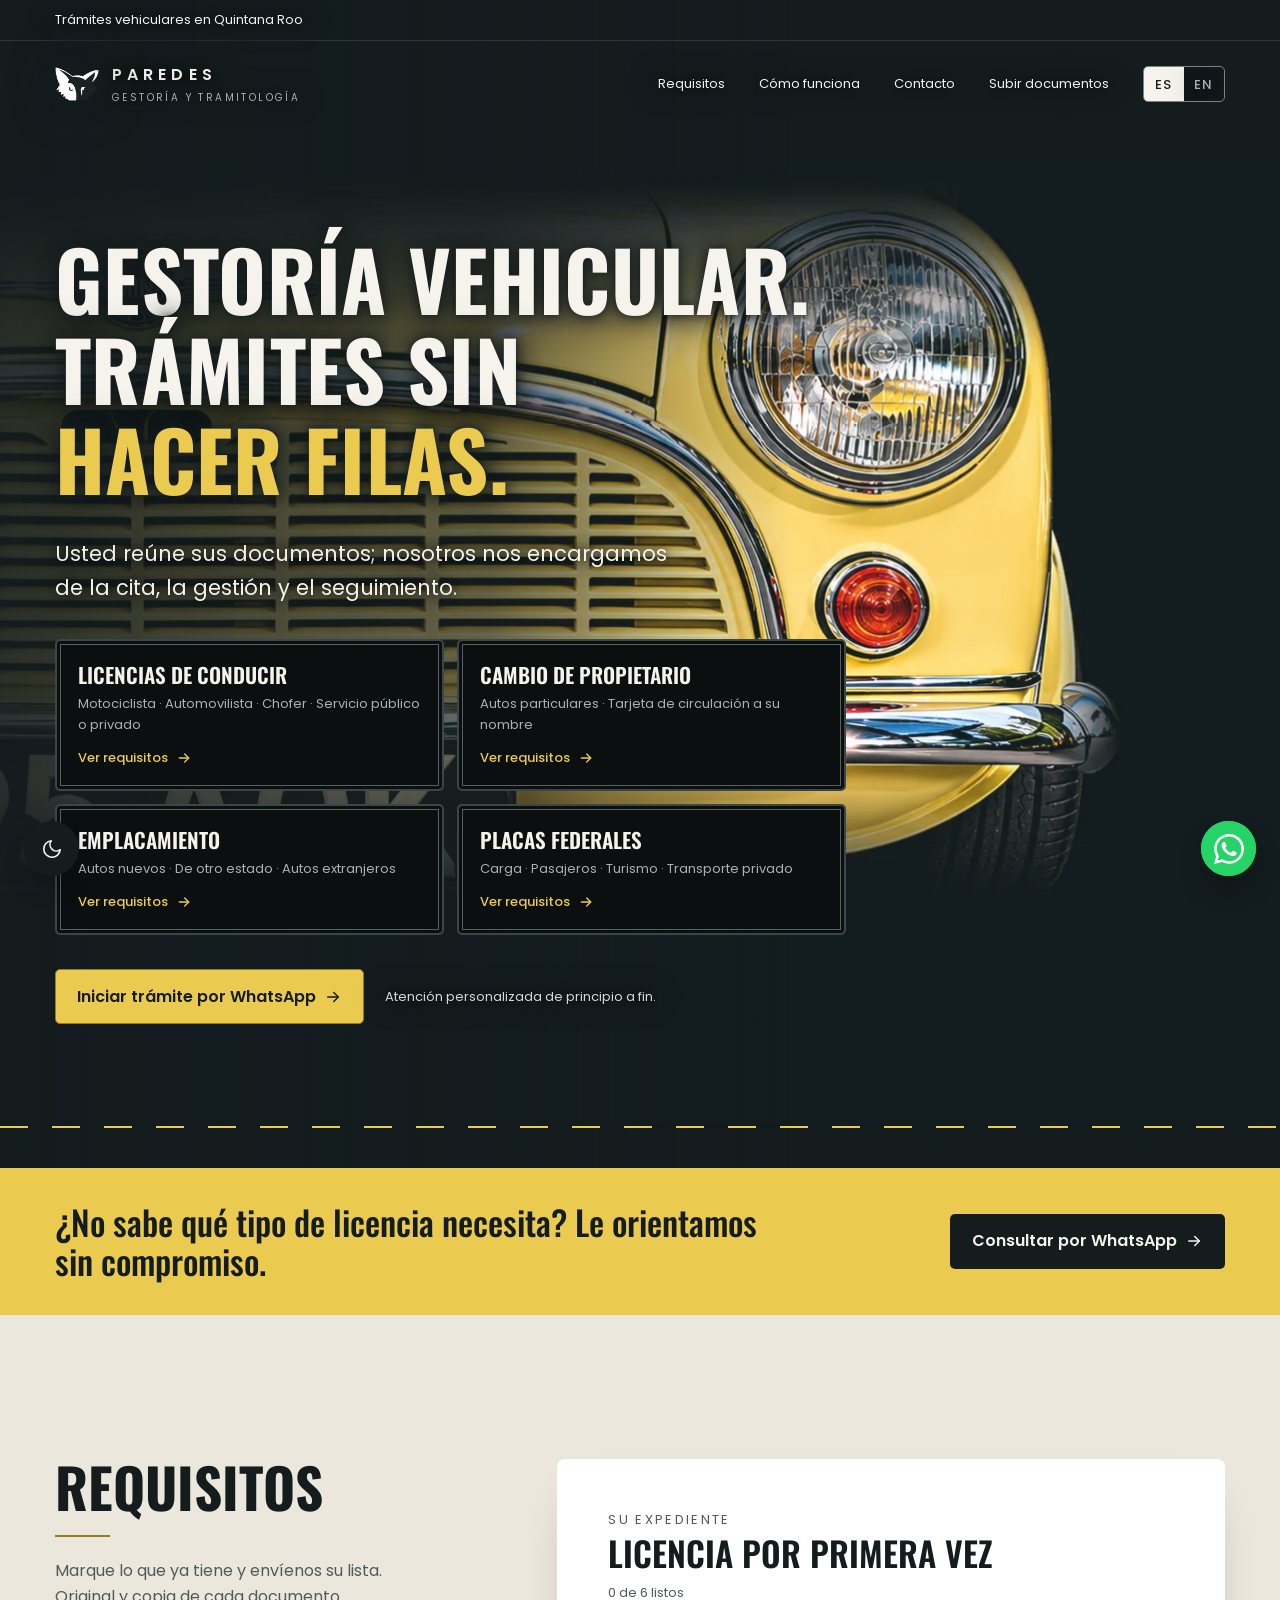
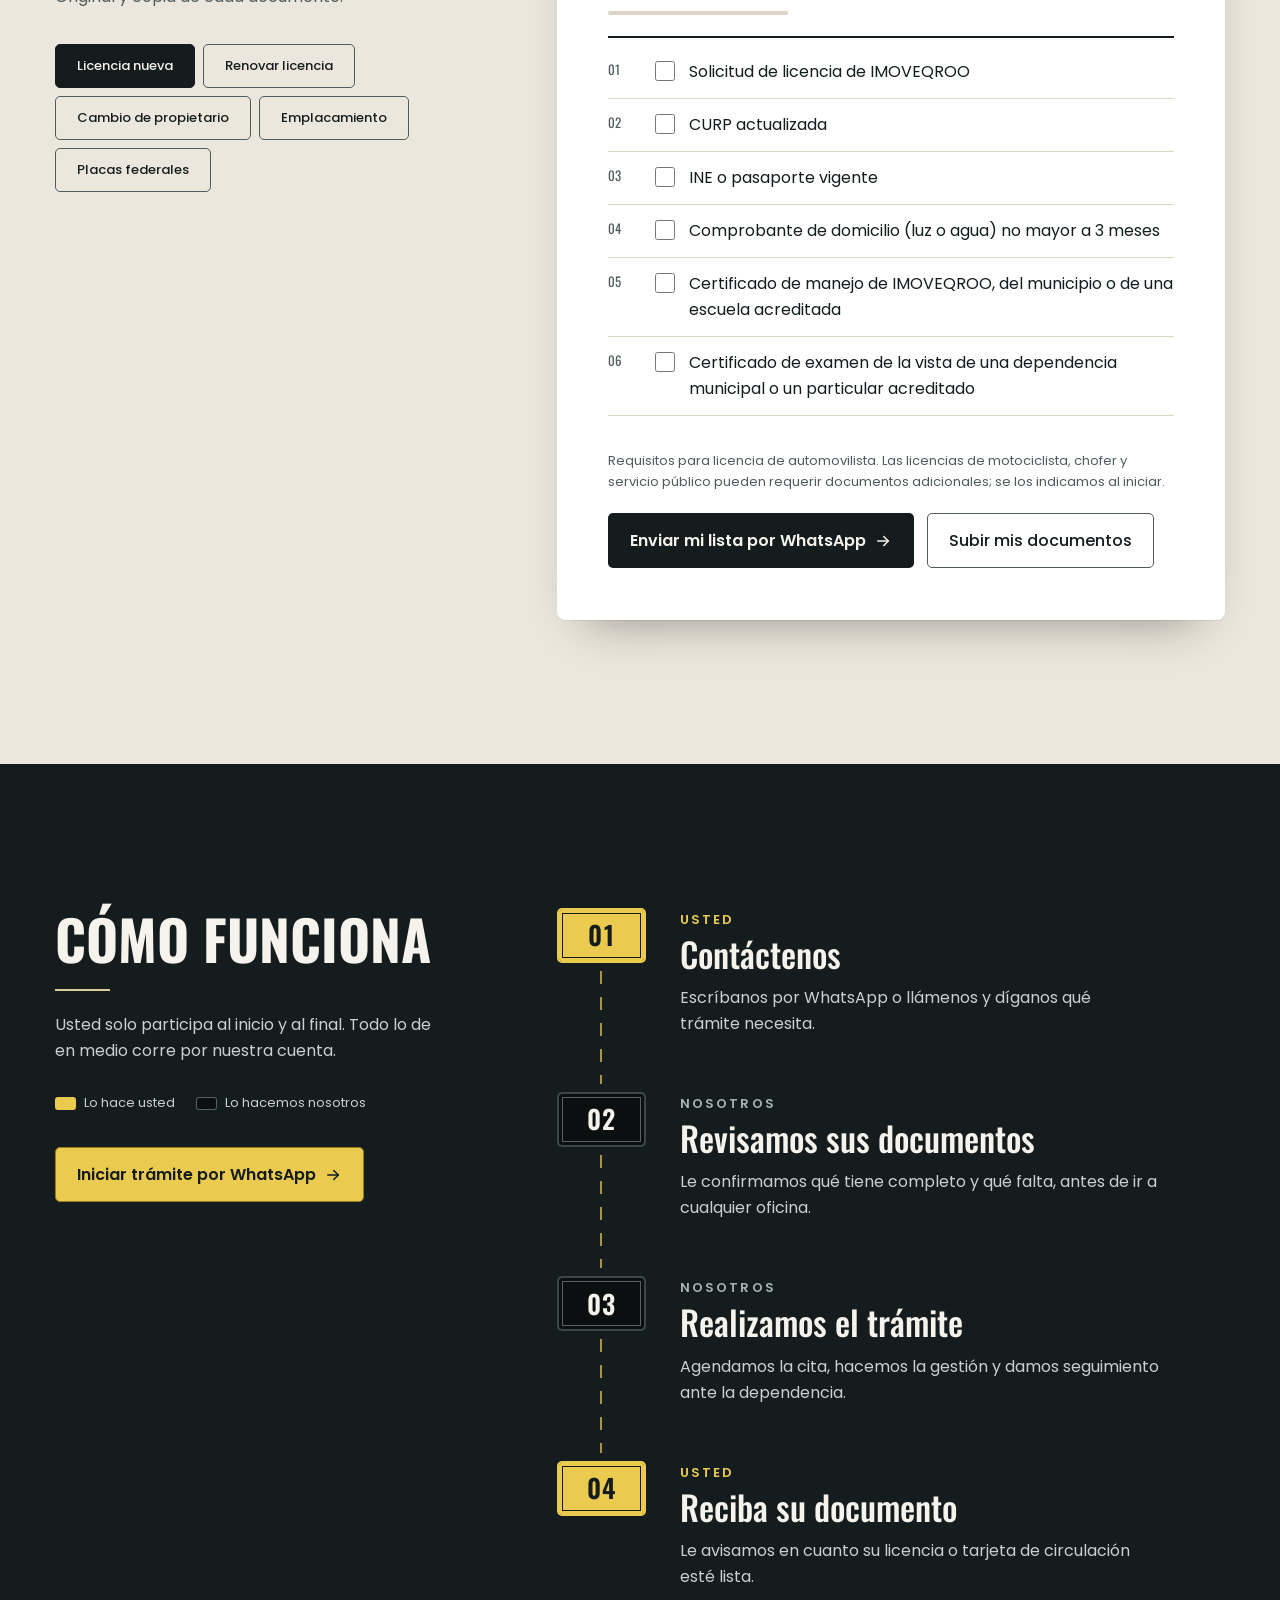
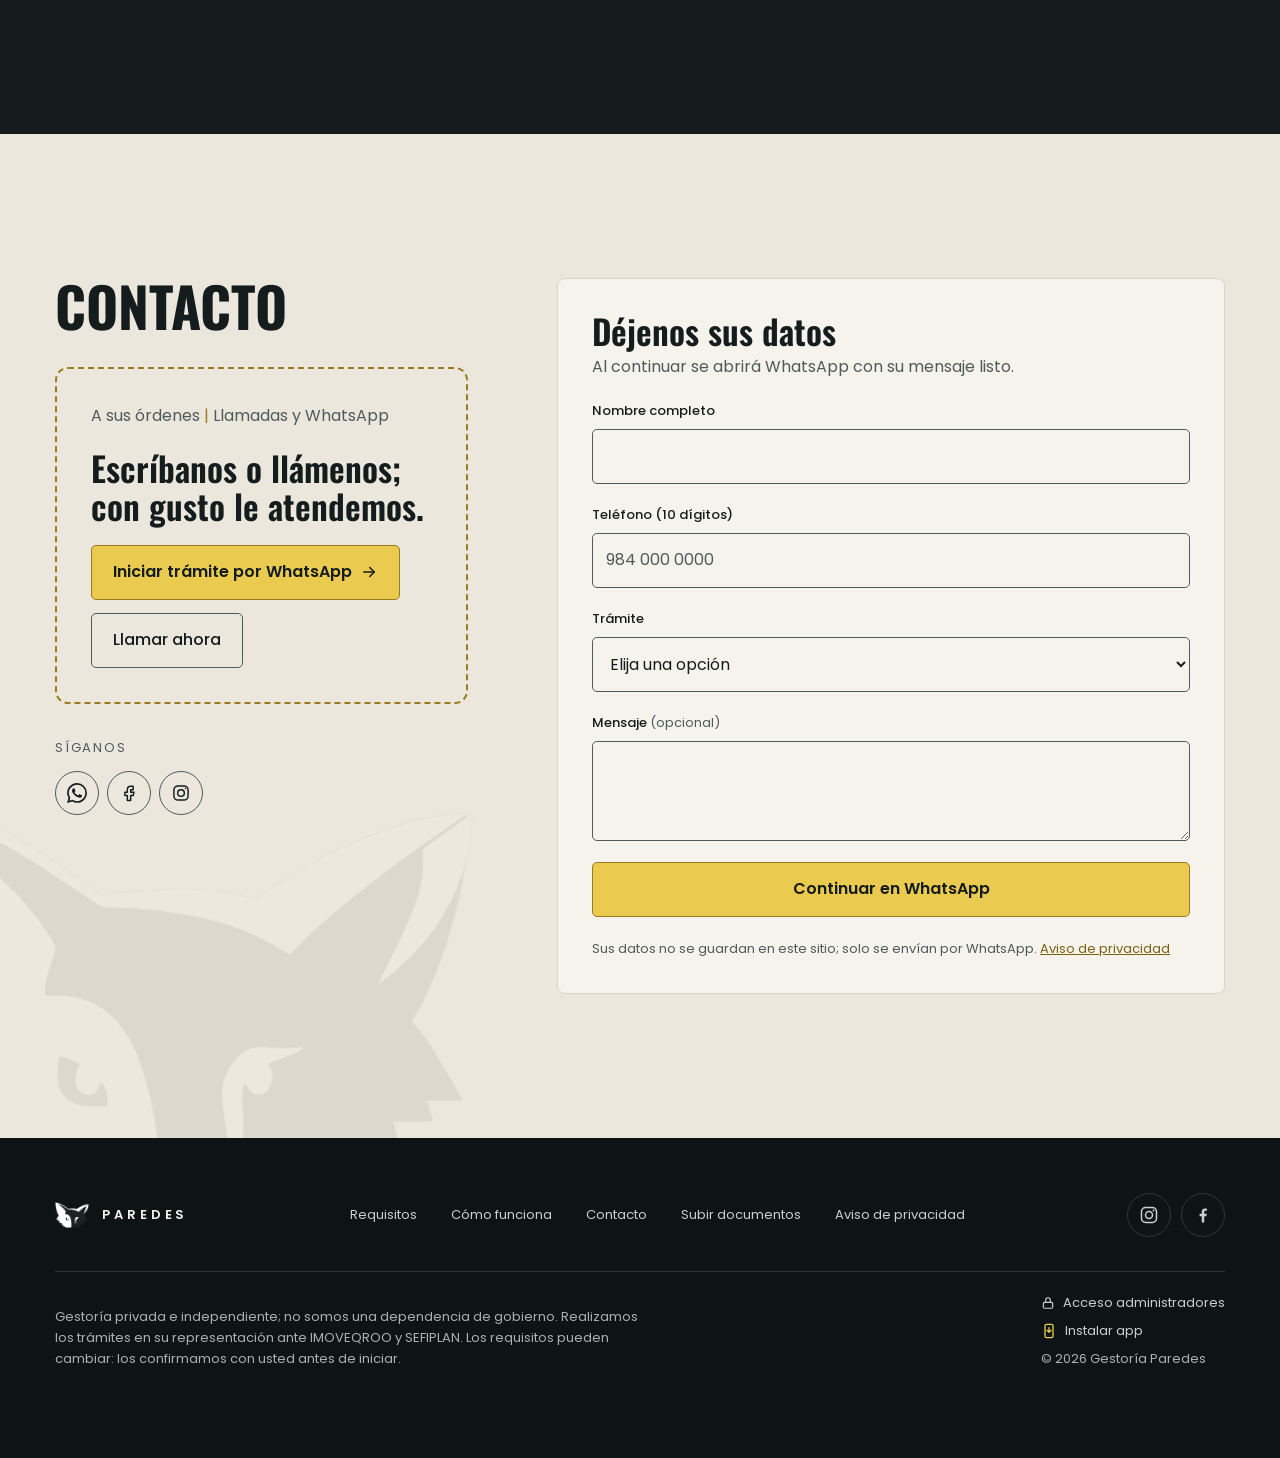
==== commit e6f1bc19: "Add files via upload" ====
--- a/index.html
+++ b/index.html
@@ -265,9 +265,8 @@
         <span data-i18n="siganos" style="font-size: 13px; letter-spacing: 0.14em; color: var(--muted);">SÍGANOS</span>
         <div class="rrss">
           <a href="https://wa.me/529841297165" target="_blank" rel="noopener" aria-label="WhatsApp"><svg width="20" height="20" viewBox="0 0 24 24" fill="currentColor" aria-hidden="true"><path d="M17.472 14.382c-.297-.149-1.758-.867-2.03-.967-.273-.099-.471-.148-.67.15-.197.297-.767.966-.94 1.164-.173.199-.347.223-.644.075-.297-.15-1.255-.463-2.39-1.475-.883-.788-1.48-1.761-1.653-2.059-.173-.297-.018-.458.13-.606.134-.133.298-.347.446-.52.149-.174.198-.298.298-.497.099-.198.05-.371-.025-.52-.075-.149-.669-1.612-.916-2.207-.242-.579-.487-.5-.669-.51-.173-.008-.371-.01-.57-.01-.198 0-.52.074-.792.372-.272.297-1.04 1.016-1.04 2.479 0 1.462 1.065 2.875 1.213 3.074.149.198 2.096 3.2 5.077 4.487.709.306 1.262.489 1.694.625.712.227 1.36.195 1.871.118.571-.085 1.758-.719 2.006-1.413.248-.694.248-1.289.173-1.413-.074-.124-.272-.198-.57-.347m-5.421 7.403h-.004a9.87 9.87 0 01-5.031-1.378l-.361-.214-3.741.982.998-3.648-.235-.374a9.86 9.86 0 01-1.51-5.26c.001-5.45 4.436-9.884 9.888-9.884 2.64 0 5.122 1.03 6.988 2.898a9.825 9.825 0 012.893 6.994c-.003 5.45-4.437 9.884-9.885 9.884m8.413-18.297A11.815 11.815 0 0012.05 0C5.495 0 .16 5.335.157 11.892c0 2.096.547 4.142 1.588 5.945L.057 24l6.305-1.654a11.882 11.882 0 005.683 1.448h.005c6.554 0 11.89-5.335 11.893-11.893a11.821 11.821 0 00-3.48-8.413z"></path></svg></a>
-          <a href="404.html" aria-label="Facebook"><svg width="20" height="20" viewBox="0 0 24 24" fill="none" stroke="currentColor" stroke-width="1.75" stroke-linecap="round" stroke-linejoin="round" aria-hidden="true"><path d="M14 8h3V4h-3a4 4 0 0 0-4 4v3H7v4h3v6h4v-6h3l1-4h-4V8z"></path></svg></a>
-          <a href="404.html" aria-label="Instagram"><svg width="20" height="20" viewBox="0 0 24 24" fill="none" stroke="currentColor" stroke-width="1.75" aria-hidden="true"><rect x="3.5" y="3.5" width="17" height="17" rx="5"></rect><circle cx="12" cy="12" r="4"></circle><circle cx="17.3" cy="6.7" r="0.9" fill="currentColor" stroke="none"></circle></svg></a>
-          <a href="404.html" aria-label="TikTok"><svg width="20" height="20" viewBox="0 0 24 24" fill="none" stroke="currentColor" stroke-width="1.75" stroke-linecap="round" stroke-linejoin="round" aria-hidden="true"><path d="M14 3v11.5a3.5 3.5 0 1 1-3.5-3.5"></path><path d="M14 3c.4 2.6 2.2 4.4 5 4.6"></path></svg></a>
+          <a href="https://www.facebook.com/profile.php?id=61596618631892" target="_blank" rel="noopener" aria-label="Facebook: Gestoría Paredes"><svg width="20" height="20" viewBox="0 0 24 24" fill="none" stroke="currentColor" stroke-width="1.75" stroke-linecap="round" stroke-linejoin="round" aria-hidden="true"><path d="M14 8h3V4h-3a4 4 0 0 0-4 4v3H7v4h3v6h4v-6h3l1-4h-4V8z"></path></svg></a>
+          <a href="https://www.instagram.com/gestoria.paredes/" target="_blank" rel="noopener" aria-label="Instagram: @gestoria.paredes"><svg width="20" height="20" viewBox="0 0 24 24" fill="none" stroke="currentColor" stroke-width="1.75" aria-hidden="true"><rect x="3.5" y="3.5" width="17" height="17" rx="5"></rect><circle cx="12" cy="12" r="4"></circle><circle cx="17.3" cy="6.7" r="0.9" fill="currentColor" stroke="none"></circle></svg></a>
         </div>
       </div>
     </div>
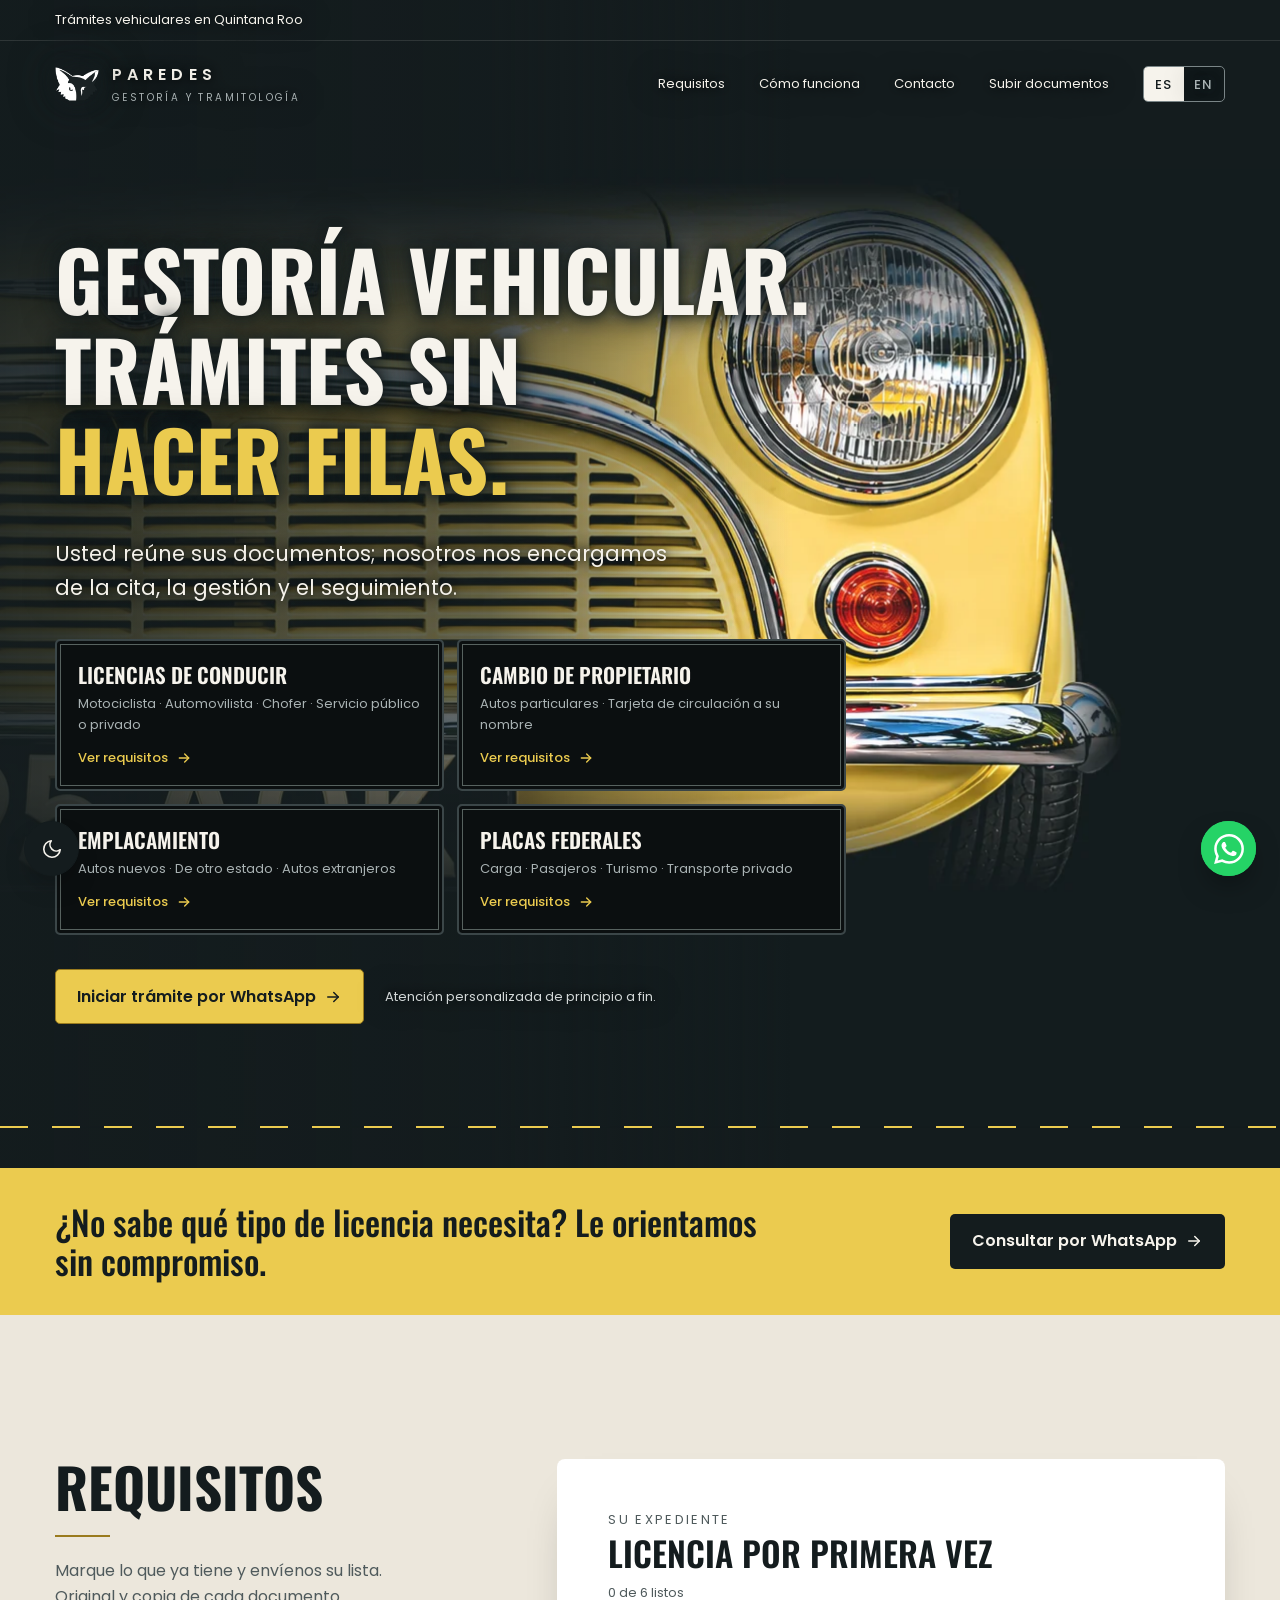
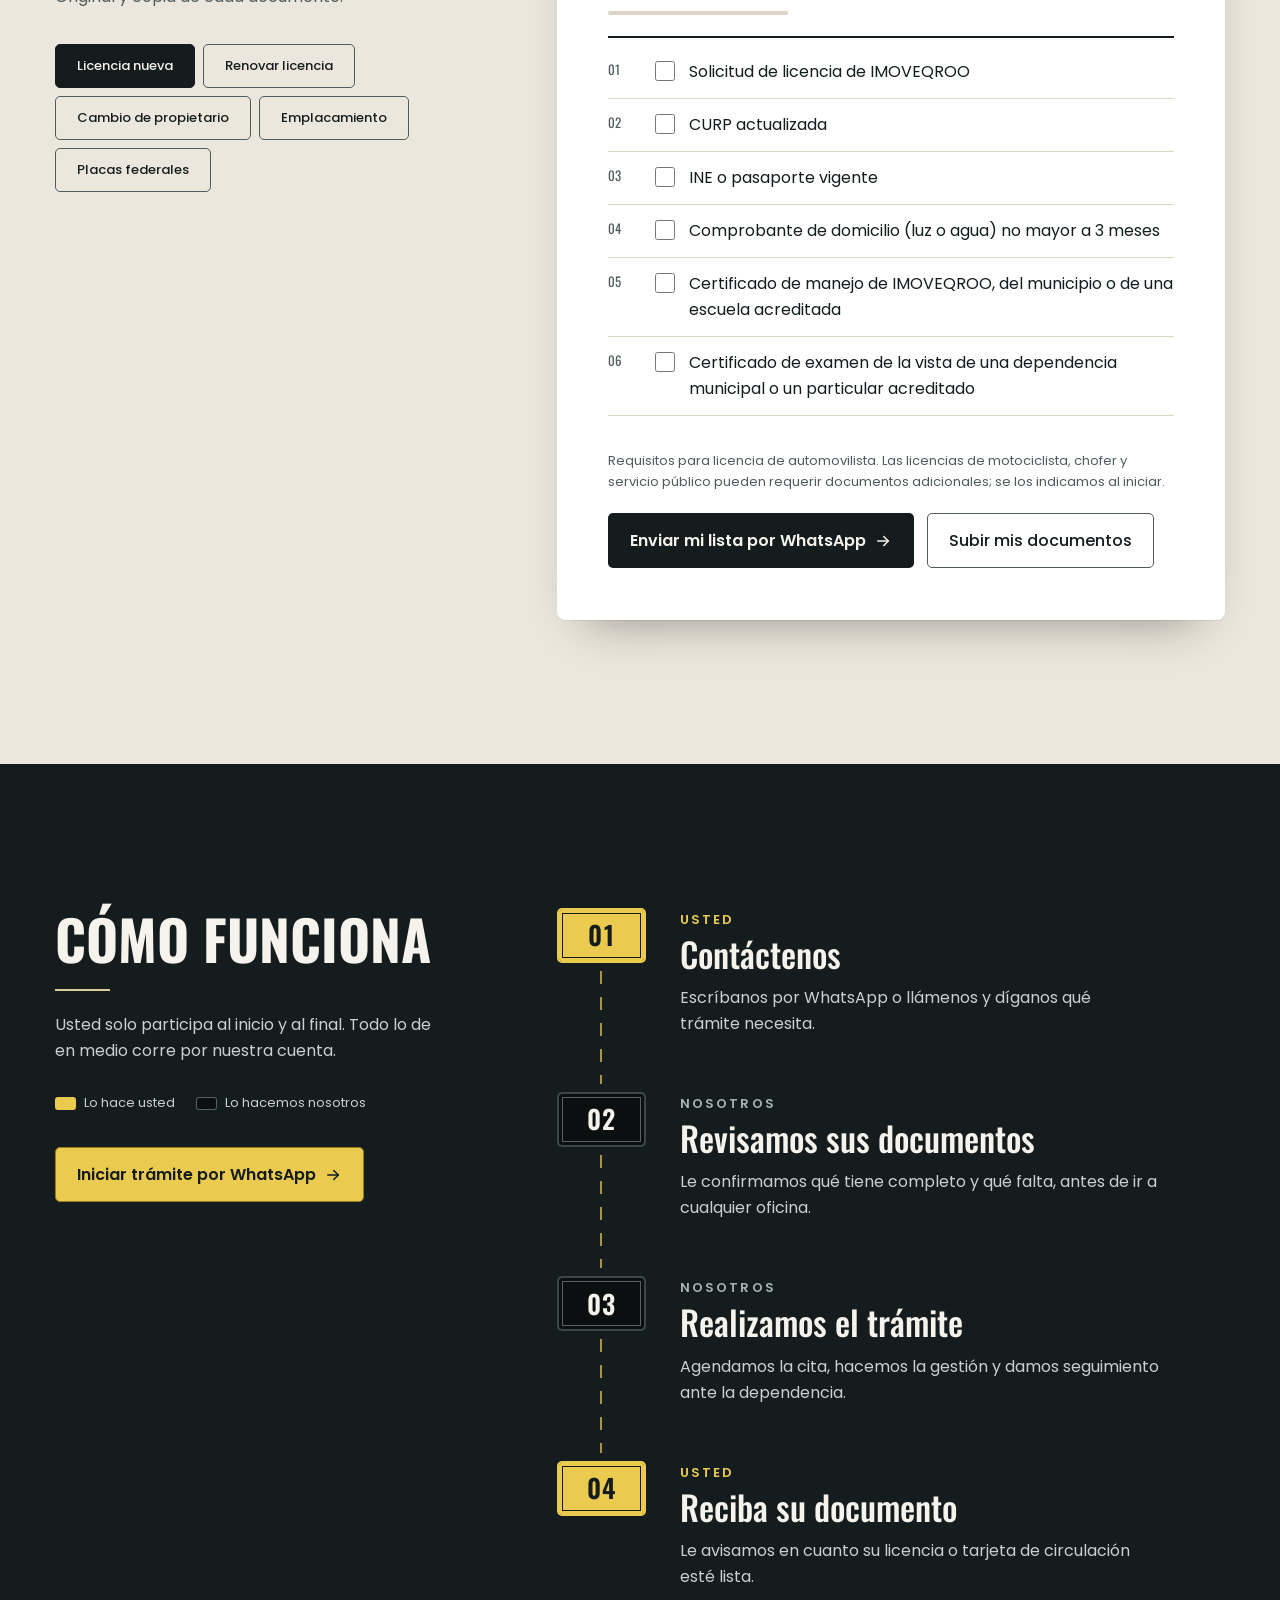
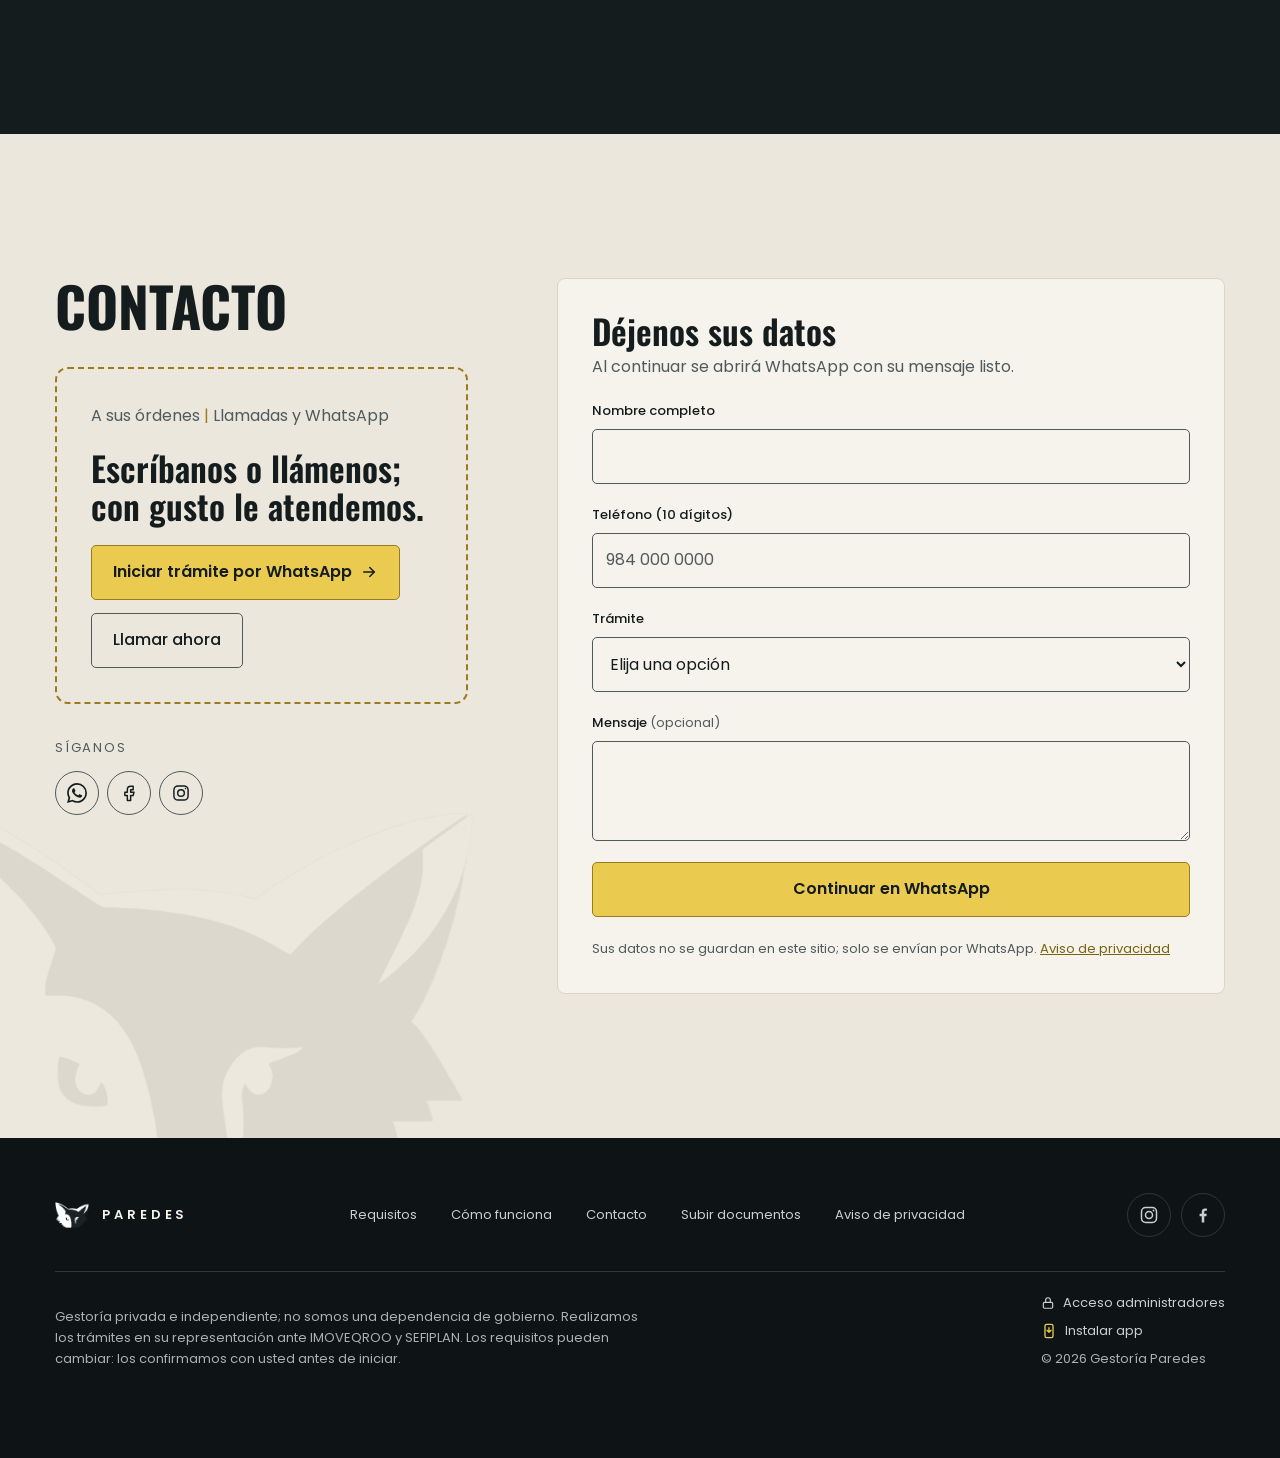
==== commit 605e6dcf: "Add files via upload" ====
--- a/index.html
+++ b/index.html
@@ -25,7 +25,7 @@
 <link rel="preconnect" href="https://fonts.gstatic.com" crossorigin>
 <link rel="stylesheet" href="https://fonts.googleapis.com/css2?family=Oswald:wght@500;600;700&amp;family=Poppins:wght@400;500;600&amp;display=swap">
 
-<link rel="stylesheet" href="css/styles.css?v=202611191300">
+<link rel="stylesheet" href="css/styles.css?v=202611201130">
 <script>
   /* aplica tema e idioma guardados antes de pintar, para evitar parpadeo */
   (function () {
@@ -375,12 +375,12 @@
 </aside>
 
 </div>
-<script src="js/config.js?v=202611191300" defer></script>
-<script src="js/textos.js?v=202611191300" defer></script>
-<script src="js/requisitos.js?v=202611191300" defer></script>
-<script src="js/contenido.js?v=202611191300" defer></script>
-<script src="js/whatsapp.js?v=202611191300" defer></script>
-<script src="js/main.js?v=202611191300" defer></script>
-<script src="js/instalar.js?v=202611191300" defer></script>
+<script src="js/config.js?v=202611201130" defer></script>
+<script src="js/textos.js?v=202611201130" defer></script>
+<script src="js/requisitos.js?v=202611201130" defer></script>
+<script src="js/contenido.js?v=202611201130" defer></script>
+<script src="js/whatsapp.js?v=202611201130" defer></script>
+<script src="js/main.js?v=202611201130" defer></script>
+<script src="js/instalar.js?v=202611201130" defer></script>
 </body>
 </html>
--- a/css/styles.css
+++ b/css/styles.css
@@ -264,3 +264,4 @@
 .menu .btn-app:hover{border-color:#F6F3EC!important}
 footer a.red{color:#C9D0D0}
 footer a.red:hover,footer a.red:focus-visible{color:#141C1E}
+.ins .ins-no{display:block;width:100%;margin-top:8px;padding:12px;border:0;background:none;color:#4F5A5C;font:500 14px/1 "Poppins",system-ui,sans-serif;cursor:pointer}
